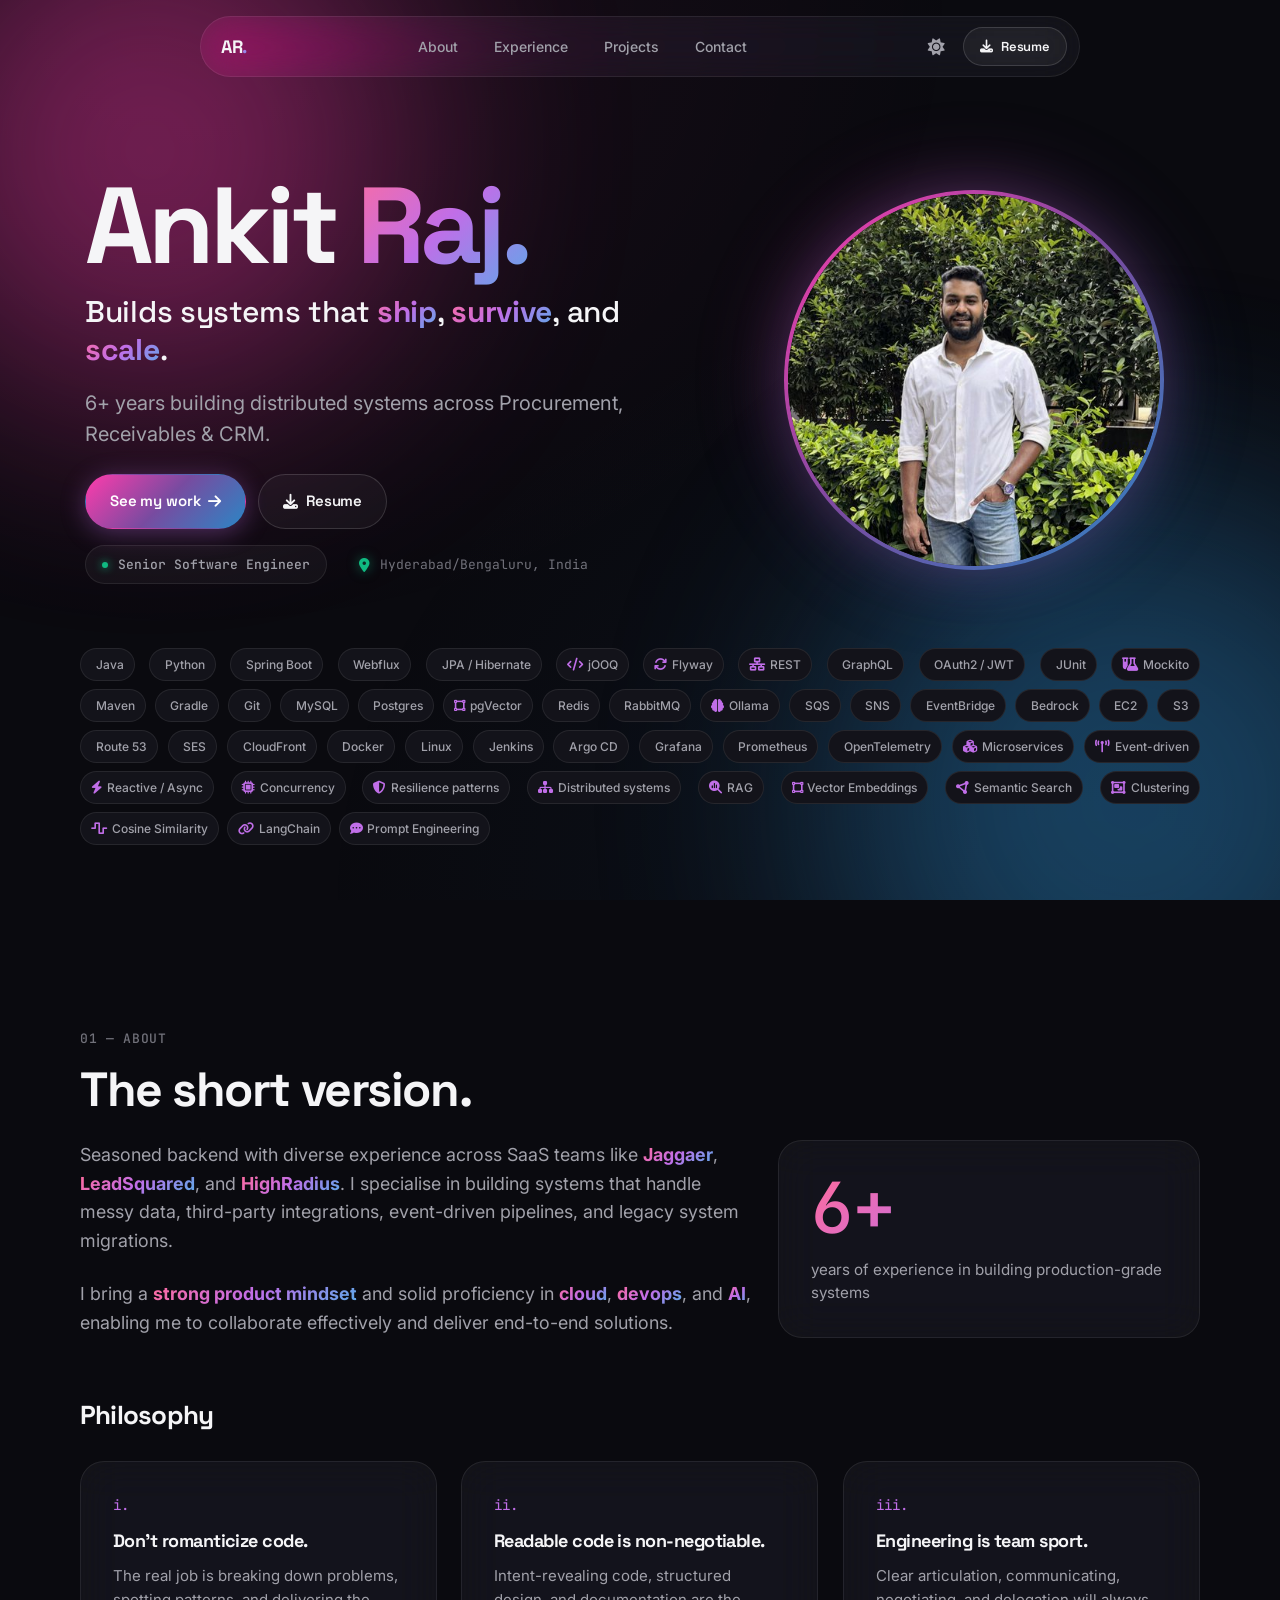
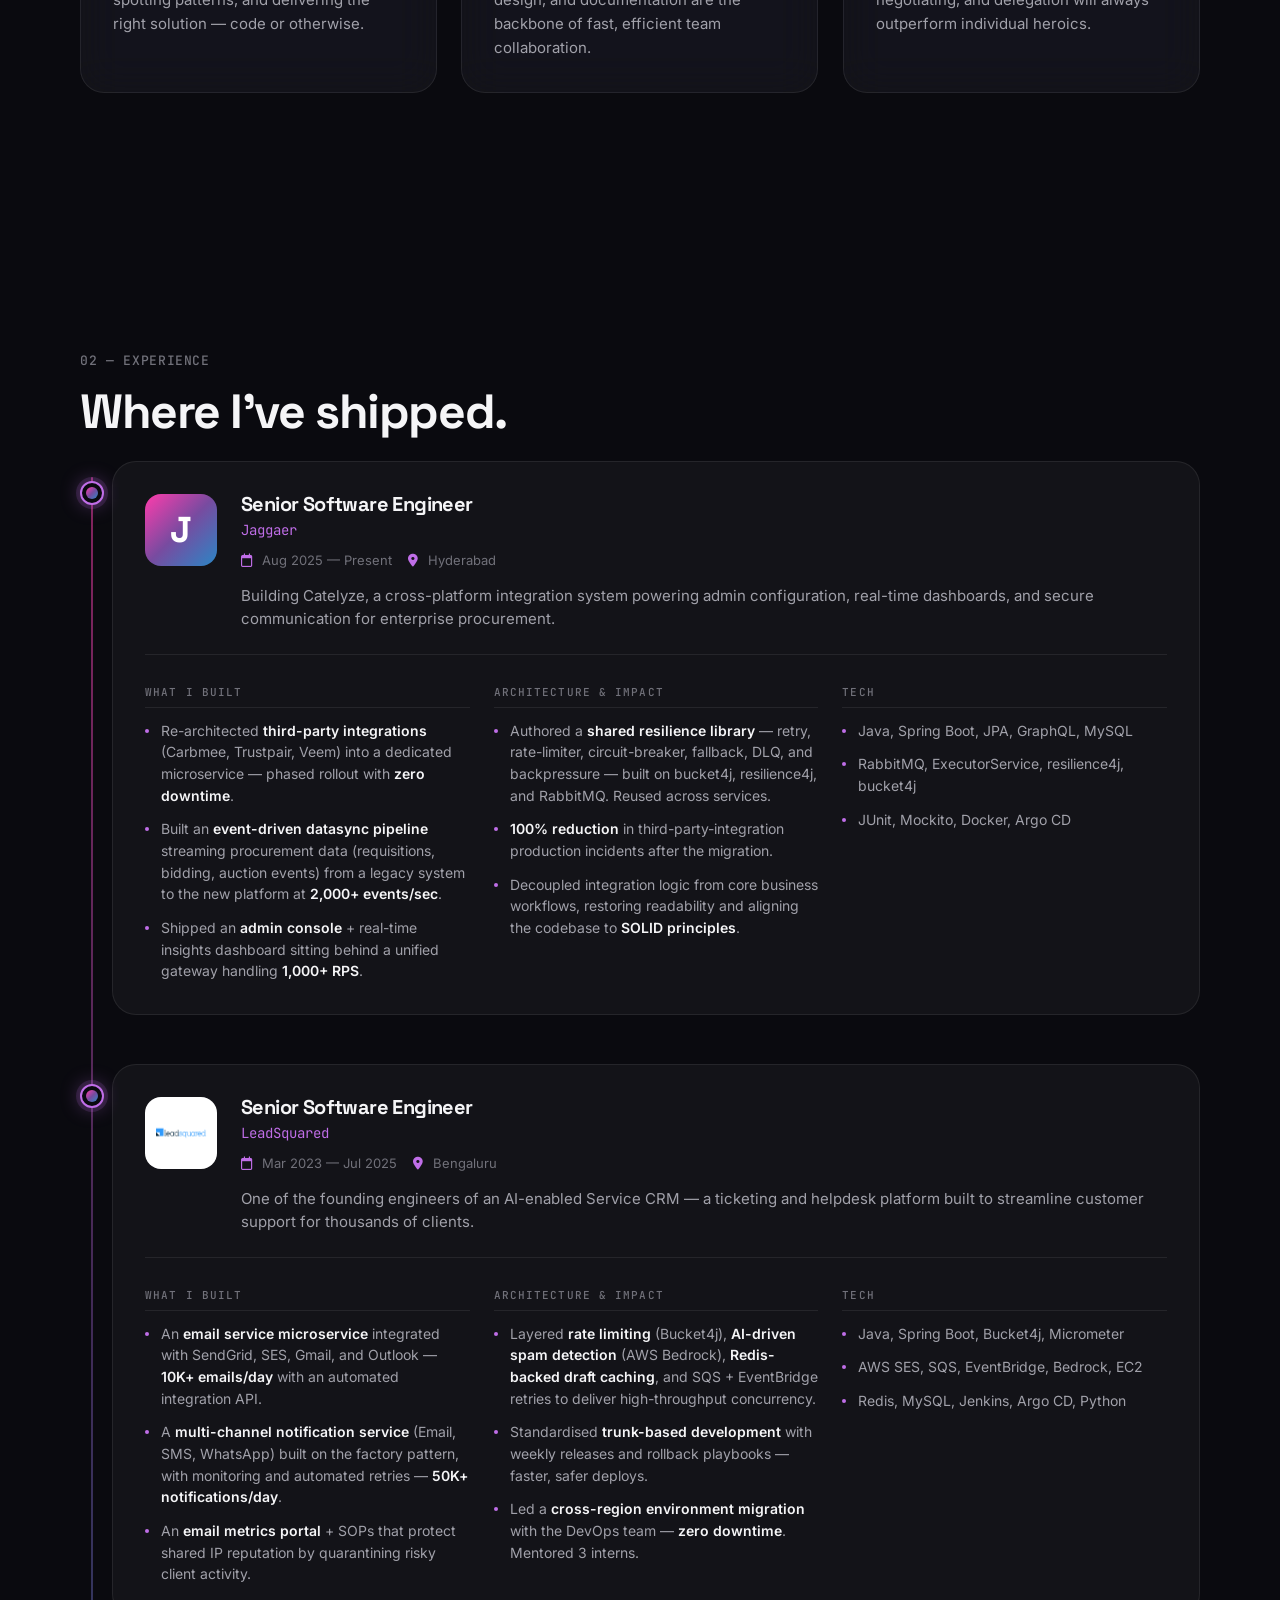
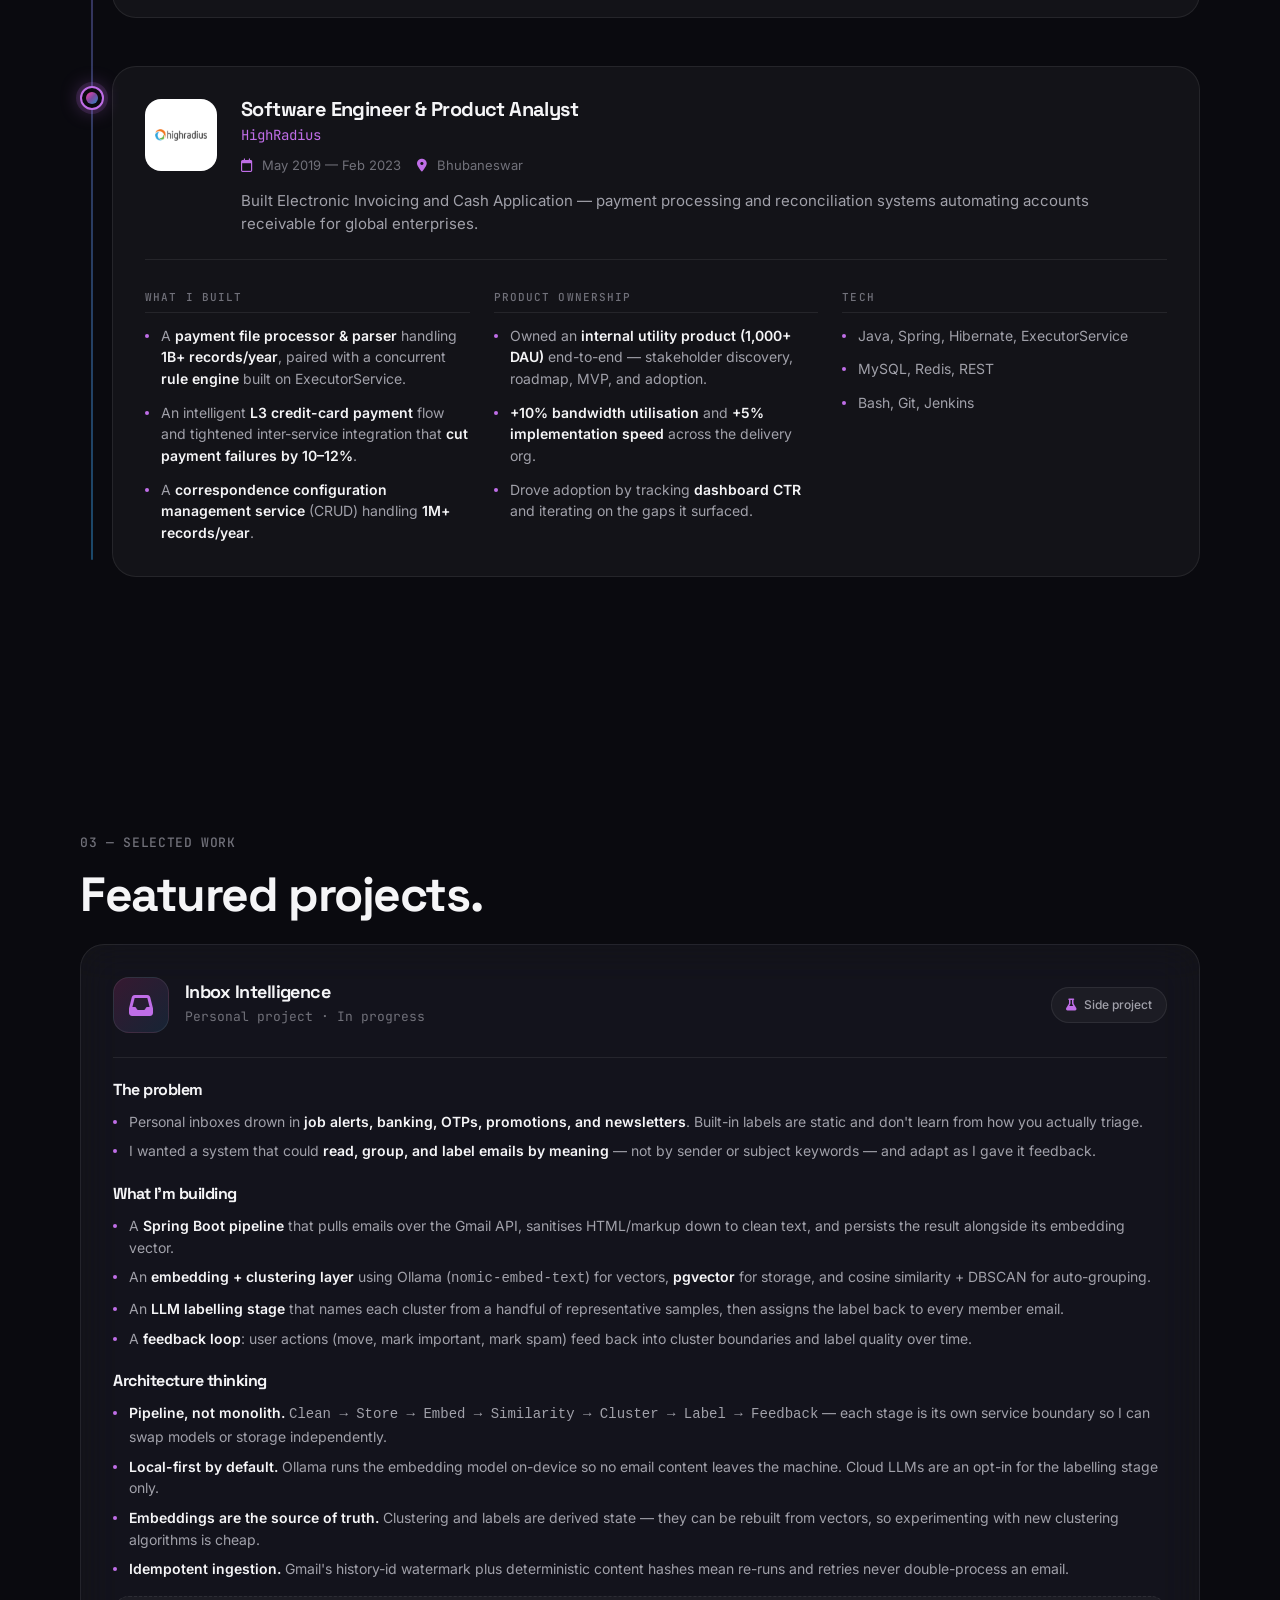
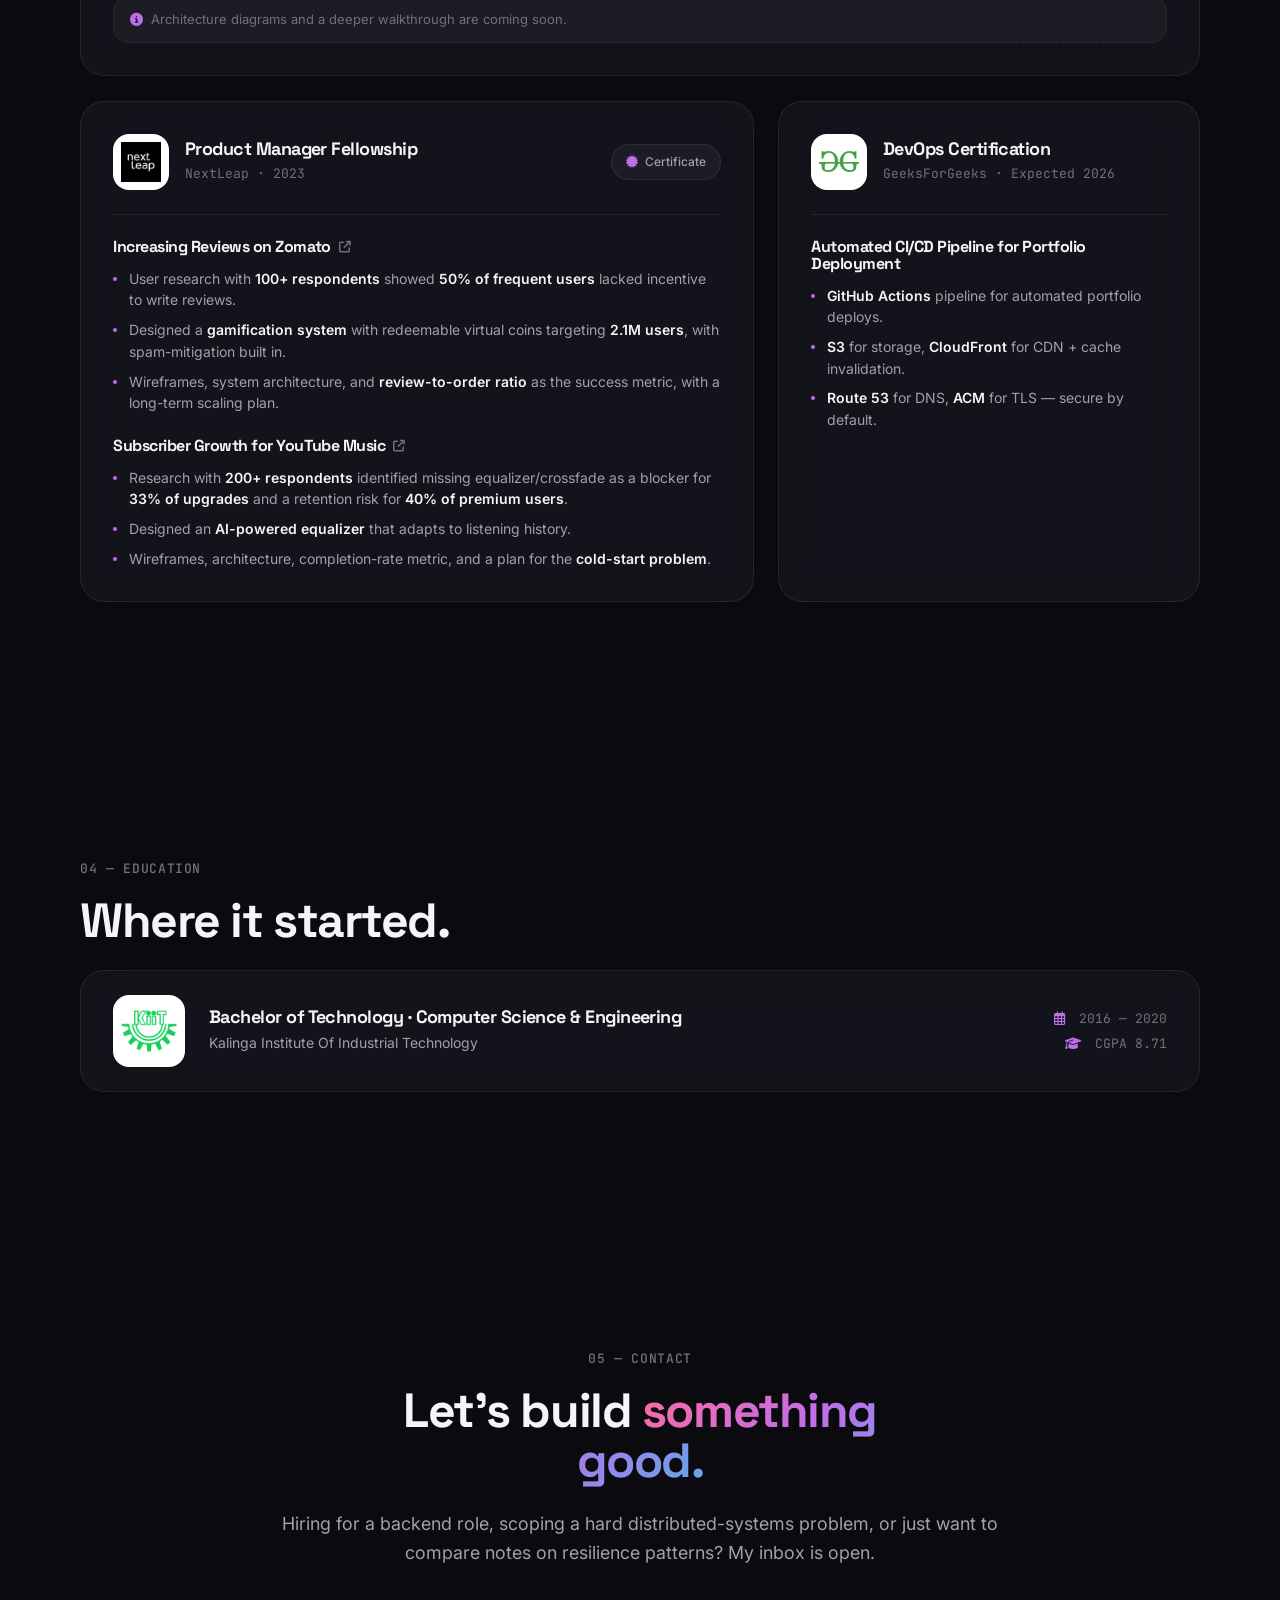
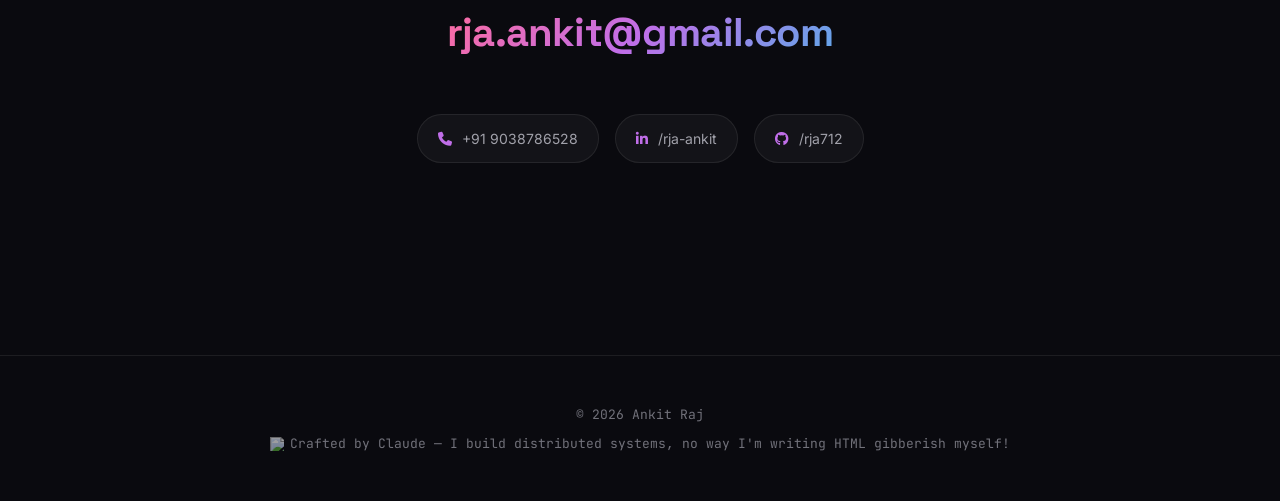
==== index.html @ 5f6cbb13 "clearing skills" ====
<!DOCTYPE html>
<html lang="en" data-theme="dark">

<head>
    <meta charset="UTF-8">
    <meta name="viewport" content="width=device-width, initial-scale=1.0">
    <meta name="description" content="Ankit Raj — Senior Backend Engineer with 6+ years building distributed systems across Procurement, CRM, and FinTech. Java · Spring Boot · AWS · Microservices.">
    <meta name="keywords" content="Senior Backend Engineer, Java, Spring Boot, Microservices, Distributed Systems, AWS, RabbitMQ, System Design">
    <meta name="author" content="Ankit Raj">
    <meta name="theme-color" content="#0A0A0F">
    <title>Ankit Raj — Senior Software Engineer</title>

    <link rel="preconnect" href="https://fonts.googleapis.com">
    <link rel="preconnect" href="https://fonts.gstatic.com" crossorigin>
    <link
        href="https://fonts.googleapis.com/css2?family=Inter:wght@400;500;600&family=JetBrains+Mono:wght@500&family=Space+Grotesk:wght@500;600;700&display=swap"
        rel="stylesheet">
    <link rel="stylesheet" href="https://cdnjs.cloudflare.com/ajax/libs/font-awesome/6.5.1/css/all.min.css" crossorigin="anonymous">
    <link rel="stylesheet" href="https://cdn.jsdelivr.net/gh/devicons/devicon@latest/devicon.min.css" crossorigin="anonymous">
    <link rel="stylesheet" href="styles.css">
</head>

<body>
    <a class="skip-link" href="#main">Skip to content</a>

    <header class="nav" role="banner">
        <nav class="nav-inner" aria-label="Primary">
            <a href="#home" class="nav-brand" aria-label="Ankit Raj — home">AR<span class="nav-dot">.</span></a>
            <ul class="nav-links" role="list">
                <li><a href="#about">About</a></li>
                <li><a href="#experience">Experience</a></li>
                <li><a href="#projects">Projects</a></li>
                <li><a href="#contact">Contact</a></li>
            </ul>
            <div class="nav-actions">
                <button class="theme-toggle" type="button" aria-label="Toggle color theme" aria-pressed="false">
                    <i class="fas fa-sun" aria-hidden="true"></i>
                    <i class="fas fa-moon" aria-hidden="true"></i>
                </button>
                <a class="btn btn-ghost btn-sm"
                    href="https://docs.google.com/document/u/2/d/1CLNiq6J4XQr7jyCQY264GZ_nfuFv_keUmUmM56WtKR8/export?format=pdf"
                    target="_blank" rel="noopener noreferrer">
                    <i class="fas fa-download" aria-hidden="true"></i> Resume
                </a>
            </div>
        </nav>
    </header>

    <main id="main">
        <section id="home" class="hero">
            <div class="hero-bg" aria-hidden="true">
                <div class="hero-blob hero-blob-1"></div>
                <div class="hero-blob hero-blob-2"></div>
            </div>
            <div class="container hero-grid">
                <div class="hero-text">
                    <h1 class="hero-name" data-reveal="up" style="--delay:60ms">
                        Ankit <span class="grad-text">Raj.</span>
                    </h1>
                    <p class="hero-tagline" data-reveal="up" style="--delay:120ms">
                        Builds systems that <strong>ship</strong>,
                        <strong>survive</strong>, and <strong>scale</strong>.
                    </p>
                    <p class="hero-sub" data-reveal="up" style="--delay:180ms">
                        6+ years building distributed systems across Procurement, Receivables & CRM.
                    </p>
                    <div class="hero-cta" data-reveal="up" style="--delay:240ms">
                        <a href="#projects" class="btn btn-primary">
                            See my work <i class="fas fa-arrow-right" aria-hidden="true"></i>
                        </a>
                        <a class="btn btn-ghost"
                            href="https://docs.google.com/document/u/2/d/1CLNiq6J4XQr7jyCQY264GZ_nfuFv_keUmUmM56WtKR8/export?format=pdf"
                            target="_blank" rel="noopener noreferrer">
                            <i class="fas fa-download" aria-hidden="true"></i> Resume
                        </a>
                    </div>
                    <div class="hero-meta" data-reveal="up" style="--delay:320ms">
                        <p class="eyebrow">
                            <span class="eyebrow-dot"></span>
                            Senior Software Engineer
                        </p>
                        <p class="hero-footnote">
                            <i class="fas fa-location-dot status-icon" aria-hidden="true"></i>
                            <span>Hyderabad/Bengaluru, India</span>
                        </p>
                    </div>
                </div>
                <div class="hero-image" data-reveal="scale" style="--delay:160ms">
                    <div class="hero-image-ring">
                        <img src="images/profile_pic.jpg?v=2"
                            srcset="images/profile_pic.jpg?v=2 1x, images/profile_pic@2x.jpg?v=2 2x"
                            alt="Portrait of Ankit Raj"
                            width="480" height="480"
                            loading="eager" fetchpriority="high" decoding="async">
                    </div>
                </div>
            </div>
            <div class="container skills-strip">
                <div class="skills-flat" data-reveal="up">
                    <span class="skill-tag"><i class="devicon-java-plain" aria-hidden="true"></i>Java</span>
                    <span class="skill-tag"><i class="devicon-python-plain" aria-hidden="true"></i>Python</span>
                    <span class="skill-tag"><i class="devicon-spring-plain" aria-hidden="true"></i>Spring Boot</span>
                    <span class="skill-tag"><i class="devicon-spring-plain" aria-hidden="true"></i>Webflux</span>
                    <span class="skill-tag"><i class="devicon-hibernate-plain" aria-hidden="true"></i>JPA / Hibernate</span>
                    <span class="skill-tag"><i class="fas fa-code" aria-hidden="true"></i>jOOQ</span>
                    <span class="skill-tag"><i class="fas fa-arrows-rotate" aria-hidden="true"></i>Flyway</span>
                    <span class="skill-tag"><i class="fas fa-network-wired" aria-hidden="true"></i>REST</span>
                    <span class="skill-tag"><i class="devicon-graphql-plain" aria-hidden="true"></i>GraphQL</span>
                    <span class="skill-tag"><i class="devicon-oauth-plain" aria-hidden="true"></i>OAuth2 / JWT</span>
                    <span class="skill-tag"><i class="devicon-junit-plain" aria-hidden="true"></i>JUnit</span>
                    <span class="skill-tag"><i class="fas fa-flask-vial" aria-hidden="true"></i>Mockito</span>
                    <span class="skill-tag"><i class="devicon-maven-plain" aria-hidden="true"></i>Maven</span>
                    <span class="skill-tag"><i class="devicon-gradle-original" aria-hidden="true"></i>Gradle</span>
                    <span class="skill-tag"><i class="devicon-git-plain" aria-hidden="true"></i>Git</span>
                    <span class="skill-tag"><i class="devicon-mysql-original" aria-hidden="true"></i>MySQL</span>
                    <span class="skill-tag"><i class="devicon-postgresql-plain" aria-hidden="true"></i>Postgres</span>
                    <span class="skill-tag"><i class="fas fa-vector-square" aria-hidden="true"></i>pgVector</span>
                    <span class="skill-tag"><i class="devicon-redis-plain" aria-hidden="true"></i>Redis</span>
                    <span class="skill-tag"><i class="devicon-rabbitmq-original" aria-hidden="true"></i>RabbitMQ</span>
                    <span class="skill-tag"><i class="fas fa-brain" aria-hidden="true"></i>Ollama</span>
                    <span class="skill-tag"><i class="devicon-amazonwebservices-plain-wordmark" aria-hidden="true"></i>SQS</span>
                    <span class="skill-tag"><i class="devicon-amazonwebservices-plain-wordmark" aria-hidden="true"></i>SNS</span>
                    <span class="skill-tag"><i class="devicon-amazonwebservices-plain-wordmark" aria-hidden="true"></i>EventBridge</span>
                    <span class="skill-tag"><i class="devicon-amazonwebservices-plain-wordmark" aria-hidden="true"></i>Bedrock</span>
                    <span class="skill-tag"><i class="devicon-amazonwebservices-plain-wordmark" aria-hidden="true"></i>EC2</span>
                    <span class="skill-tag"><i class="devicon-amazonwebservices-plain-wordmark" aria-hidden="true"></i>S3</span>
                    <span class="skill-tag"><i class="devicon-amazonwebservices-plain-wordmark" aria-hidden="true"></i>Route 53</span>
                    <span class="skill-tag"><i class="devicon-amazonwebservices-plain-wordmark" aria-hidden="true"></i>SES</span>
                    <span class="skill-tag"><i class="devicon-amazonwebservices-plain-wordmark" aria-hidden="true"></i>CloudFront</span>
                    <span class="skill-tag"><i class="devicon-docker-plain" aria-hidden="true"></i>Docker</span>
                    <span class="skill-tag"><i class="devicon-linux-plain" aria-hidden="true"></i>Linux</span>
                    <span class="skill-tag"><i class="devicon-jenkins-plain" aria-hidden="true"></i>Jenkins</span>
                    <span class="skill-tag"><i class="devicon-argocd-plain" aria-hidden="true"></i>Argo CD</span>
                    <span class="skill-tag"><i class="devicon-grafana-plain" aria-hidden="true"></i>Grafana</span>
                    <span class="skill-tag"><i class="devicon-prometheus-original" aria-hidden="true"></i>Prometheus</span>
                    <span class="skill-tag"><i class="devicon-opentelemetry-plain" aria-hidden="true"></i>OpenTelemetry</span>

                    <span class="skill-tag"><i class="fas fa-cubes" aria-hidden="true"></i>Microservices</span>
                    <span class="skill-tag"><i class="fas fa-tower-broadcast" aria-hidden="true"></i>Event-driven</span>
                    <span class="skill-tag"><i class="fas fa-bolt" aria-hidden="true"></i>Reactive / Async</span>
                    <span class="skill-tag"><i class="fas fa-microchip" aria-hidden="true"></i>Concurrency</span>
                    <span class="skill-tag"><i class="fas fa-shield-halved" aria-hidden="true"></i>Resilience patterns</span>
                    <span class="skill-tag"><i class="fas fa-sitemap" aria-hidden="true"></i>Distributed systems</span>

                    <!-- AI / ML / RAG -->
                    <span class="skill-tag"><i class="fas fa-magnifying-glass-chart" aria-hidden="true"></i>RAG</span>
                    <span class="skill-tag"><i class="fas fa-vector-square" aria-hidden="true"></i>Vector Embeddings</span>
                    <span class="skill-tag"><i class="fas fa-circle-nodes" aria-hidden="true"></i>Semantic Search</span>
                    <span class="skill-tag"><i class="fas fa-object-group" aria-hidden="true"></i>Clustering</span>
                    <span class="skill-tag"><i class="fas fa-wave-square" aria-hidden="true"></i>Cosine Similarity</span>
                    <span class="skill-tag"><i class="fas fa-link" aria-hidden="true"></i>LangChain</span>
                    <span class="skill-tag"><i class="fas fa-comment-dots" aria-hidden="true"></i>Prompt Engineering</span>

                </div>
            </div>
        </section>

        <section id="about" class="section">
            <div class="container">
                <p class="section-eyebrow" data-reveal="up">01 — About</p>
                <h2 class="section-title" data-reveal="up" style="--delay:80ms">The short version.</h2>
                <div class="about-intro">
                    <div class="about-intro-text">
                        <p class="section-lede" data-reveal="up" style="--delay:160ms">
                            Seasoned backend with diverse experience across SaaS teams like <strong>Jaggaer</strong>,
                            <strong>LeadSquared</strong>, and <strong>HighRadius</strong>. I specialise in building systems
                            that handle messy data, third-party integrations, event-driven pipelines, and legacy system migrations.
                        </p>
                        <p class="section-lede" data-reveal="up" style="--delay:160ms">
                            I bring a <strong>strong product mindset</strong> and solid proficiency in <strong>cloud</strong>,
                            <strong>devops</strong>, and <strong>AI</strong>, enabling me to collaborate effectively and
                            deliver end-to-end solutions.
                        </p>
                    </div>
                    <div class="stats-grid">
                        <div class="stat-card glass" data-reveal="up" style="--delay:80ms">
                            <span class="stat-number" data-count="6" data-suffix="+"></span>
                            <span class="stat-label">years of experience in building production-grade systems</span>
                        </div>
                    </div>
                </div>

                <h3 class="sub-title" data-reveal="up">Philosophy</h3>
                <div class="philosophy-grid">
                    <article class="philosophy-card glass" data-reveal="up" style="--delay:80ms">
                        <div class="philosophy-num">i.</div>
                        <h4>Don't romanticize code.</h4>
                        <p>The real job is breaking down problems, spotting patterns, and delivering
                            the right solution — code or otherwise.
                        </p>
                    </article>
                    <article class="philosophy-card glass" data-reveal="up" style="--delay:160ms">
                        <div class="philosophy-num">ii.</div>
                        <h4>Readable code is non-negotiable.</h4>
                        <p>Intent-revealing code, structured design, and documentation are the backbone
                            of fast, efficient team collaboration.
                        </p>
                    </article>
                    <article class="philosophy-card glass" data-reveal="up" style="--delay:240ms">
                        <div class="philosophy-num">iii.</div>
                        <h4>Engineering is team sport.</h4>
                        <p>Clear articulation, communicating, negotiating, and delegation will always
                            outperform individual heroics.</p>
                    </article>
                </div>

            </div>
        </section>

        <section id="experience" class="section">
            <div class="container">
                <p class="section-eyebrow" data-reveal="up">02 — Experience</p>
                <h2 class="section-title" data-reveal="up" style="--delay:80ms">Where I've shipped.</h2>

                <div class="timeline">

                    <article class="timeline-item" data-reveal="up">
                        <div class="timeline-dot" aria-hidden="true"></div>
                        <div class="timeline-card glass">
                            <header class="timeline-head">
                                <a href="https://www.jaggaer.com/" class="company-logo company-logo-text" target="_blank"
                                    rel="noopener noreferrer" aria-label="Jaggaer website">
                                    <span aria-hidden="true">J</span>
                                </a>
                                <div class="timeline-meta">
                                    <h3 class="role">Senior Software Engineer</h3>
                                    <p class="company">Jaggaer</p>
                                    <p class="meta-line">
                                        <span><i class="far fa-calendar" aria-hidden="true"></i> Aug 2025 — Present</span>
                                        <span><i class="fas fa-map-marker-alt" aria-hidden="true"></i> Hyderabad</span>
                                    </p>
                                    <p class="role-summary">Building Catelyze, a cross-platform integration system
                                        powering admin configuration, real-time dashboards, and secure communication
                                        for enterprise procurement.</p>
                                </div>
                            </header>

                            <div class="achievements">
                                <div class="achievement-col">
                                    <h4 class="achievement-title">What I built</h4>
                                    <ul>
                                        <li>Re-architected <strong>third-party integrations</strong>
                                            (Carbmee, Trustpair, Veem) into a dedicated microservice — phased
                                            rollout with <strong>zero downtime</strong>.</li>
                                        <li>Built an <strong>event-driven datasync pipeline</strong> streaming
                                            procurement data (requisitions, bidding, auction events) from a legacy
                                            system to the new platform at <strong>2,000+ events/sec</strong>.</li>
                                        <li>Shipped an <strong>admin console</strong> + real-time insights
                                            dashboard sitting behind a unified gateway handling
                                            <strong>1,000+ RPS</strong>.</li>
                                    </ul>
                                </div>
                                <div class="achievement-col">
                                    <h4 class="achievement-title">Architecture &amp; impact</h4>
                                    <ul>
                                        <li>Authored a <strong>shared resilience library</strong> — retry,
                                            rate-limiter, circuit-breaker, fallback, DLQ, and backpressure —
                                            built on bucket4j, resilience4j, and RabbitMQ. Reused across services.</li>
                                        <li><strong>100% reduction</strong> in third-party-integration production
                                            incidents after the migration.</li>
                                        <li>Decoupled integration logic from core business workflows, restoring
                                            readability and aligning the codebase to <strong>SOLID principles</strong>.</li>
                                    </ul>
                                </div>
                                <div class="achievement-col">
                                    <h4 class="achievement-title">Tech</h4>
                                    <ul>
                                        <li>Java, Spring Boot, JPA, GraphQL, MySQL</li>
                                        <li>RabbitMQ, ExecutorService, resilience4j, bucket4j</li>
                                        <li>JUnit, Mockito, Docker, Argo CD</li>
                                    </ul>
                                </div>
                            </div>
                        </div>
                    </article>

                    <article class="timeline-item" data-reveal="up">
                        <div class="timeline-dot" aria-hidden="true"></div>
                        <div class="timeline-card glass">
                            <header class="timeline-head">
                                <a href="https://www.leadsquared.com/" class="company-logo" target="_blank"
                                    rel="noopener noreferrer" aria-label="LeadSquared website">
                                    <img src="images/lsq.png" alt="LeadSquared" width="80" height="80"
                                        loading="lazy" decoding="async">
                                </a>
                                <div class="timeline-meta">
                                    <h3 class="role">Senior Software Engineer</h3>
                                    <p class="company">LeadSquared</p>
                                    <p class="meta-line">
                                        <span><i class="far fa-calendar" aria-hidden="true"></i> Mar 2023 — Jul 2025</span>
                                        <span><i class="fas fa-map-marker-alt" aria-hidden="true"></i> Bengaluru</span>
                                    </p>
                                    <p class="role-summary">One of the founding engineers of an AI-enabled
                                        Service CRM — a ticketing and helpdesk platform built to streamline
                                        customer support for thousands of clients.</p>
                                </div>
                            </header>

                            <div class="achievements">
                                <div class="achievement-col">
                                    <h4 class="achievement-title">What I built</h4>
                                    <ul>
                                        <li>An <strong>email service microservice</strong> integrated with
                                            SendGrid, SES, Gmail, and Outlook — <strong>10K+ emails/day</strong>
                                            with an automated integration API.</li>
                                        <li>A <strong>multi-channel notification service</strong> (Email, SMS,
                                            WhatsApp) built on the factory pattern, with monitoring and automated
                                            retries — <strong>50K+ notifications/day</strong>.</li>
                                        <li>An <strong>email metrics portal</strong> + SOPs that protect shared
                                            IP reputation by quarantining risky client activity.</li>
                                    </ul>
                                </div>
                                <div class="achievement-col">
                                    <h4 class="achievement-title">Architecture &amp; impact</h4>
                                    <ul>
                                        <li>Layered <strong>rate limiting</strong> (Bucket4j),
                                            <strong>AI-driven spam detection</strong> (AWS Bedrock),
                                            <strong>Redis-backed draft caching</strong>, and SQS + EventBridge
                                            retries to deliver high-throughput concurrency.</li>
                                        <li>Standardised <strong>trunk-based development</strong> with weekly
                                            releases and rollback playbooks — faster, safer deploys.</li>
                                        <li>Led a <strong>cross-region environment migration</strong> with the
                                            DevOps team — <strong>zero downtime</strong>. Mentored 3 interns.</li>
                                    </ul>
                                </div>
                                <div class="achievement-col">
                                    <h4 class="achievement-title">Tech</h4>
                                    <ul>
                                        <li>Java, Spring Boot, Bucket4j, Micrometer</li>
                                        <li>AWS SES, SQS, EventBridge, Bedrock, EC2</li>
                                        <li>Redis, MySQL, Jenkins, Argo CD, Python</li>
                                    </ul>
                                </div>
                            </div>
                        </div>
                    </article>

                    <article class="timeline-item" data-reveal="up">
                        <div class="timeline-dot" aria-hidden="true"></div>
                        <div class="timeline-card glass">
                            <header class="timeline-head">
                                <a href="https://www.highradius.com/" class="company-logo" target="_blank"
                                    rel="noopener noreferrer" aria-label="HighRadius website">
                                    <img src="images/hrc.jpg" alt="HighRadius" width="80" height="80"
                                        loading="lazy" decoding="async">
                                </a>
                                <div class="timeline-meta">
                                    <h3 class="role">Software Engineer &amp; Product Analyst</h3>
                                    <p class="company">HighRadius</p>
                                    <p class="meta-line">
                                        <span><i class="far fa-calendar" aria-hidden="true"></i> May 2019 — Feb 2023</span>
                                        <span><i class="fas fa-map-marker-alt" aria-hidden="true"></i> Bhubaneswar</span>
                                    </p>
                                    <p class="role-summary">Built Electronic Invoicing and Cash Application
                                        — payment processing and reconciliation systems automating accounts
                                        receivable for global enterprises.</p>
                                </div>
                            </header>

                            <div class="achievements">
                                <div class="achievement-col">
                                    <h4 class="achievement-title">What I built</h4>
                                    <ul>
                                        <li>A <strong>payment file processor &amp; parser</strong> handling
                                            <strong>1B+ records/year</strong>, paired with a concurrent
                                            <strong>rule engine</strong> built on ExecutorService.</li>
                                        <li>An intelligent <strong>L3 credit-card payment</strong> flow and
                                            tightened inter-service integration that
                                            <strong>cut payment failures by 10–12%</strong>.</li>
                                        <li>A <strong>correspondence configuration management service</strong>
                                            (CRUD) handling <strong>1M+ records/year</strong>.</li>
                                    </ul>
                                </div>
                                <div class="achievement-col">
                                    <h4 class="achievement-title">Product ownership</h4>
                                    <ul>
                                        <li>Owned an <strong>internal utility product (1,000+ DAU)</strong>
                                            end-to-end — stakeholder discovery, roadmap, MVP, and adoption.</li>
                                        <li><strong>+10% bandwidth utilisation</strong> and
                                            <strong>+5% implementation speed</strong> across the delivery org.</li>
                                        <li>Drove adoption by tracking <strong>dashboard CTR</strong> and
                                            iterating on the gaps it surfaced.</li>
                                    </ul>
                                </div>
                                <div class="achievement-col">
                                    <h4 class="achievement-title">Tech</h4>
                                    <ul>
                                        <li>Java, Spring, Hibernate, ExecutorService</li>
                                        <li>MySQL, Redis, REST</li>
                                        <li>Bash, Git, Jenkins</li>
                                    </ul>
                                </div>
                            </div>
                        </div>
                    </article>

                </div>
            </div>
        </section>

        <section id="projects" class="section">
            <div class="container">
                <p class="section-eyebrow" data-reveal="up">03 — Selected Work</p>
                <h2 class="section-title" data-reveal="up" style="--delay:80ms">Featured projects.</h2>

                <div class="bento-grid">

                    <article class="bento-card glass bento-full" data-reveal="up">
                        <header class="bento-head">
                            <div class="cert-logo-wrap cert-logo-icon" aria-hidden="true">
                                <i class="fas fa-inbox"></i>
                            </div>
                            <div>
                                <h3 class="bento-title">Inbox Intelligence</h3>
                                <p class="bento-issuer">Personal project · In progress</p>
                            </div>
                            <span class="cert-badge" aria-label="Project status">
                                <i class="fas fa-flask" aria-hidden="true"></i>
                                Side project
                            </span>
                        </header>
                        <div class="project-list">
                            <article class="project-item">
                                <h4>The problem</h4>
                                <ul>
                                    <li>Personal inboxes drown in <strong>job alerts, banking, OTPs,
                                        promotions, and newsletters</strong>. Built-in labels are static and
                                        don't learn from how you actually triage.</li>
                                    <li>I wanted a system that could <strong>read, group, and label emails
                                        by meaning</strong> — not by sender or subject keywords — and adapt
                                        as I gave it feedback.</li>
                                </ul>
                            </article>
                            <article class="project-item">
                                <h4>What I'm building</h4>
                                <ul>
                                    <li>A <strong>Spring Boot pipeline</strong> that pulls emails over the
                                        Gmail API, sanitises HTML/markup down to clean text, and persists
                                        the result alongside its embedding vector.</li>
                                    <li>An <strong>embedding + clustering layer</strong> using Ollama
                                        (<code>nomic-embed-text</code>) for vectors, <strong>pgvector</strong>
                                        for storage, and cosine similarity + DBSCAN for auto-grouping.</li>
                                    <li>An <strong>LLM labelling stage</strong> that names each cluster from
                                        a handful of representative samples, then assigns the label back to
                                        every member email.</li>
                                    <li>A <strong>feedback loop</strong>: user actions (move, mark
                                        important, mark spam) feed back into cluster boundaries and label
                                        quality over time.</li>
                                </ul>
                            </article>
                            <article class="project-item">
                                <h4>Architecture thinking</h4>
                                <ul>
                                    <li><strong>Pipeline, not monolith.</strong>
                                        <code>Clean → Store → Embed → Similarity → Cluster → Label → Feedback</code> —
                                        each stage is its own service boundary so I can swap models or
                                        storage independently.</li>
                                    <li><strong>Local-first by default.</strong> Ollama runs the embedding
                                        model on-device so no email content leaves the machine. Cloud LLMs
                                        are an opt-in for the labelling stage only.</li>
                                    <li><strong>Embeddings are the source of truth.</strong> Clustering and
                                        labels are derived state — they can be rebuilt from vectors, so
                                        experimenting with new clustering algorithms is cheap.</li>
                                    <li><strong>Idempotent ingestion.</strong> Gmail's history-id watermark
                                        plus deterministic content hashes mean re-runs and retries never
                                        double-process an email.</li>
                                </ul>
                                <p class="project-note">
                                    <i class="fas fa-circle-info" aria-hidden="true"></i>
                                    Architecture diagrams and a deeper walkthrough are coming soon.
                                </p>
                            </article>
                        </div>
                    </article>

                    <article class="bento-card glass" data-reveal="up" style="--delay:120ms">
                        <header class="bento-head">
                            <div class="cert-logo-wrap">
                                <img src="images/nextleap-logo.jpeg" alt="NextLeap" width="56" height="56"
                                    loading="lazy" decoding="async">
                            </div>
                            <div>
                                <h3 class="bento-title">Product Manager Fellowship</h3>
                                <p class="bento-issuer">NextLeap · 2023</p>
                            </div>
                            <a class="cert-badge"
                                href="https://assets.nextleap.app/certificate/Cohort-17-075854042ea6a5640e4433ebd7251adc.pdf"
                                target="_blank" rel="noopener noreferrer">
                                <i class="fas fa-certificate" aria-hidden="true"></i>
                                Certificate
                            </a>
                        </header>
                        <div class="project-list">
                            <article class="project-item">
                                <h4>
                                    <a href="https://assets.nextleap.app/submissions/Zomato-e969563c-dd5d-4c3c-bd46-69bdc04cee5f.pdf"
                                        target="_blank" rel="noopener noreferrer">
                                        Increasing Reviews on Zomato <i class="fas fa-arrow-up-right-from-square" aria-hidden="true"></i>
                                    </a>
                                </h4>
                                <ul>
                                    <li>User research with <strong>100+ respondents</strong> showed
                                        <strong>50% of frequent users</strong> lacked incentive to write reviews.</li>
                                    <li>Designed a <strong>gamification system</strong> with redeemable
                                        virtual coins targeting <strong>2.1M users</strong>, with spam-mitigation built in.</li>
                                    <li>Wireframes, system architecture, and <strong>review-to-order ratio</strong>
                                        as the success metric, with a long-term scaling plan.</li>
                                </ul>
                            </article>
                            <article class="project-item">
                                <h4>
                                    <a href="https://assets.nextleap.app/submissions/NL_YouTube_Music-c49c2f59-02e3-48f3-a25f-a377e6c07147.pdf"
                                        target="_blank" rel="noopener noreferrer">
                                        Subscriber Growth for YouTube Music <i class="fas fa-arrow-up-right-from-square" aria-hidden="true"></i>
                                    </a>
                                </h4>
                                <ul>
                                    <li>Research with <strong>200+ respondents</strong> identified missing
                                        equalizer/crossfade as a blocker for <strong>33% of upgrades</strong>
                                        and a retention risk for <strong>40% of premium users</strong>.</li>
                                    <li>Designed an <strong>AI-powered equalizer</strong> that adapts to
                                        listening history.</li>
                                    <li>Wireframes, architecture, completion-rate metric, and a plan for
                                        the <strong>cold-start problem</strong>.</li>
                                </ul>
                            </article>
                        </div>
                    </article>

                    <article class="bento-card glass" data-reveal="up" style="--delay:120ms">
                        <header class="bento-head">
                            <div class="cert-logo-wrap">
                                <img src="images/gfg.png" alt="GeeksForGeeks" width="56" height="56"
                                    loading="lazy" decoding="async">
                            </div>
                            <div>
                                <h3 class="bento-title">DevOps Certification</h3>
                                <p class="bento-issuer">GeeksForGeeks · Expected 2026</p>
                            </div>
                        </header>
                        <div class="project-list">
                            <article class="project-item">
                                <h4>Automated CI/CD Pipeline for Portfolio Deployment</h4>
                                <ul>
                                    <li><strong>GitHub Actions</strong> pipeline for automated portfolio deploys.</li>
                                    <li><strong>S3</strong> for storage, <strong>CloudFront</strong> for CDN +
                                        cache invalidation.</li>
                                    <li><strong>Route 53</strong> for DNS, <strong>ACM</strong> for TLS — secure by default.</li>
                                </ul>
                            </article>
                        </div>
                    </article>

                </div>
            </div>
        </section>

        <section id="education" class="section">
            <div class="container">
                <p class="section-eyebrow" data-reveal="up">04 — Education</p>
                <h2 class="section-title" data-reveal="up" style="--delay:80ms">Where it started.</h2>
                <article class="edu-card glass" data-reveal="up" style="--delay:160ms">
                    <div class="edu-logo-wrap">
                        <img src="images/kiit-logo.png" alt="KIIT University" width="80" height="80"
                            loading="lazy" decoding="async">
                    </div>
                    <div class="edu-body">
                        <h3>Bachelor of Technology · Computer Science &amp; Engineering</h3>
                        <p class="edu-school">Kalinga Institute Of Industrial Technology</p>
                    </div>
                    <div class="edu-meta">
                        <span><i class="far fa-calendar-alt" aria-hidden="true"></i> 2016 — 2020</span>
                        <span><i class="fas fa-graduation-cap" aria-hidden="true"></i> CGPA 8.71</span>
                    </div>
                </article>
            </div>
        </section>

        <section id="contact" class="section">
            <div class="container contact-wrap">
                <p class="section-eyebrow" data-reveal="up">05 — Contact</p>
                <h2 class="section-title contact-title" data-reveal="up" style="--delay:80ms">
                    Let's build <span class="grad-text">something good.</span>
                </h2>
                <p class="section-lede" data-reveal="up" style="--delay:160ms">
                    Hiring for a backend role, scoping a hard distributed-systems problem, or just
                    want to compare notes on resilience patterns? My inbox is open.
                </p>
                <a class="contact-email grad-text" href="mailto:rja.ankit@gmail.com" data-reveal="up" style="--delay:240ms">
                    rja.ankit@gmail.com
                </a>
                <ul class="contact-links" data-reveal="up" style="--delay:320ms" role="list">
                    <li>
                        <a href="tel:+91-9038786528" aria-label="Phone">
                            <i class="fas fa-phone" aria-hidden="true"></i>
                            <span>+91 9038786528</span>
                        </a>
                    </li>
                    <li>
                        <a href="https://linkedin.com/in/rja-ankit" target="_blank" rel="noopener noreferrer" aria-label="LinkedIn profile">
                            <i class="fab fa-linkedin-in" aria-hidden="true"></i>
                            <span>/rja-ankit</span>
                        </a>
                    </li>
                    <li>
                        <a href="https://github.com/rja712" target="_blank" rel="noopener noreferrer" aria-label="GitHub profile">
                            <i class="fab fa-github" aria-hidden="true"></i>
                            <span>/rja712</span>
                        </a>
                    </li>
                </ul>
            </div>
        </section>
    </main>

    <footer class="site-footer">
        <div class="container footer-inner">
            <p>&copy; 2026 Ankit Raj</p>
            <p class="footer-note">
                <img src="https://cdn.simpleicons.org/claude/D97757" alt="Claude" width="14" height="14" class="footer-claude-logo">
                Crafted by Claude — I build distributed systems, no way I'm writing HTML gibberish myself!
            </p>
        </div>
    </footer>

    <script src="script.js"></script>
</body>

</html>
---- styles.css ----
/* ============================================
   Ankit Raj — Portfolio
   Bold & Distinctive · vanilla CSS
   ============================================ */

/* ---------- Reset ---------- */
*,
*::before,
*::after {
    box-sizing: border-box;
    margin: 0;
    padding: 0;
}

html {
    -webkit-text-size-adjust: 100%;
    -webkit-font-smoothing: antialiased;
    text-rendering: optimizeLegibility;
    scroll-behavior: smooth;
    scroll-padding-top: 100px;
}

img,
picture,
svg {
    display: block;
    max-width: 100%;
    height: auto;
}

button {
    font: inherit;
    background: none;
    border: none;
    cursor: pointer;
    color: inherit;
}

a {
    color: inherit;
    text-decoration: none;
}

ul {
    list-style: none;
}

/* ---------- Tokens ---------- */
:root {
    /* Dark theme (default) */
    --bg-base: #0A0A0F;
    --bg-elevated: #13131A;
    --bg-glass: rgba(255, 255, 255, 0.04);
    --border-glass: rgba(255, 255, 255, 0.08);
    --border-strong: rgba(255, 255, 255, 0.14);
    --text-primary: #F5F5F7;
    --text-secondary: #A1A1AA;
    --text-muted: #71717A;

    /* Brand */
    --accent-1: #FF3CAC;
    --accent-2: #784BA0;
    --accent-3: #2B86C5;
    --accent-solid: #C06EE8;
    --gradient-brand: linear-gradient(135deg, #FF3CAC 0%, #784BA0 50%, #2B86C5 100%);
    --gradient-text: linear-gradient(135deg, #FF6B9D 0%, #C06EE8 50%, #5DA9E9 100%);
    --gradient-soft: linear-gradient(135deg, rgba(255, 60, 172, 0.12) 0%, rgba(43, 134, 197, 0.12) 100%);

    /* Spacing 8pt */
    --sp-1: 0.25rem;
    --sp-2: 0.5rem;
    --sp-3: 0.75rem;
    --sp-4: 1rem;
    --sp-6: 1.5rem;
    --sp-8: 2rem;
    --sp-12: 3rem;
    --sp-16: 4rem;
    --sp-5: 1.25rem;
    --sp-10: 2.5rem;
    --sp-20: 5rem;
    --sp-24: 6rem;
    --sp-32: 8rem;

    /* Layout */
    --container-max: 1200px;
    --container-px: clamp(1.25rem, 4vw, 2.5rem);
    --section-py: clamp(4rem, 10vw, 8rem);

    /* Type */
    --fs-hero: clamp(2.75rem, 8vw, 6rem);
    --fs-h2: clamp(1.875rem, 4.5vw, 3rem);
    --fs-h3: clamp(1.25rem, 2.2vw, 1.625rem);
    --fs-body: 1.0625rem;
    --fs-small: 0.875rem;
    --lh-tight: 1.05;
    --lh-body: 1.65;
    --ls-tight: -0.03em;

    /* Radii */
    --r-sm: 8px;
    --r-md: 16px;
    --r-lg: 24px;
    --r-xl: 32px;
    --r-pill: 999px;

    /* Effects */
    --blur-glass: blur(20px) saturate(180%);
    --shadow-card: 0 8px 32px rgba(0, 0, 0, 0.35);
    --shadow-glow: 0 0 60px -10px rgba(192, 110, 232, 0.35);
    --shadow-nav: 0 8px 32px rgba(0, 0, 0, 0.4);
    --ease-out: cubic-bezier(0.16, 1, 0.3, 1);
    --dur-fast: 180ms;
    --dur-base: 320ms;
    --dur-slow: 600ms;
}

[data-theme="light"] {
    --bg-base: #FAFAFA;
    --bg-elevated: #FFFFFF;
    --bg-glass: rgba(255, 255, 255, 0.65);
    --border-glass: rgba(10, 10, 15, 0.08);
    --border-strong: rgba(10, 10, 15, 0.16);
    --text-primary: #0A0A0F;
    --text-secondary: #52525B;
    --text-muted: #71717A;
    --shadow-card: 0 8px 32px rgba(10, 10, 15, 0.08);
    --shadow-nav: 0 8px 32px rgba(10, 10, 15, 0.08);
    --gradient-soft: linear-gradient(135deg, rgba(255, 60, 172, 0.08) 0%, rgba(43, 134, 197, 0.08) 100%);
}

/* ---------- Base ---------- */
body {
    font-family: 'Inter', -apple-system, BlinkMacSystemFont, 'Segoe UI', sans-serif;
    font-size: var(--fs-body);
    line-height: var(--lh-body);
    background: var(--bg-base);
    color: var(--text-primary);
    overflow-x: hidden;
    transition: background var(--dur-base) var(--ease-out), color var(--dur-base) var(--ease-out);
}

body::before {
    content: '';
    position: fixed;
    inset: 0;
    background:
        radial-gradient(ellipse at 15% 0%, rgba(255, 60, 172, 0.08), transparent 50%),
        radial-gradient(ellipse at 85% 100%, rgba(43, 134, 197, 0.08), transparent 50%);
    z-index: -1;
    pointer-events: none;
}

[data-theme="light"] body::before {
    background:
        radial-gradient(ellipse at 15% 0%, rgba(255, 60, 172, 0.06), transparent 50%),
        radial-gradient(ellipse at 85% 100%, rgba(43, 134, 197, 0.06), transparent 50%);
}

h1, h2, h3, h4 {
    font-family: 'Space Grotesk', -apple-system, sans-serif;
    font-weight: 700;
    line-height: var(--lh-tight);
    letter-spacing: var(--ls-tight);
    color: var(--text-primary);
}

p {
    color: var(--text-secondary);
}

a {
    transition: color var(--dur-fast) var(--ease-out);
}

a:hover {
    color: var(--accent-solid);
}

::selection {
    background: var(--accent-solid);
    color: #fff;
}

:focus-visible {
    outline: 2px solid var(--accent-solid);
    outline-offset: 4px;
    border-radius: 4px;
}

/* ---------- Utilities ---------- */
.container {
    max-width: var(--container-max);
    margin: 0 auto;
    padding-inline: var(--container-px);
}

.section {
    padding-block: var(--section-py);
    position: relative;
}

.grad-text {
    background: var(--gradient-text);
    -webkit-background-clip: text;
    background-clip: text;
    color: transparent;
    -webkit-text-fill-color: transparent;
}

.glass {
    background: var(--bg-glass);
    backdrop-filter: var(--blur-glass);
    -webkit-backdrop-filter: var(--blur-glass);
    border: 1px solid var(--border-glass);
    border-radius: var(--r-lg);
}

.sr-only {
    position: absolute;
    width: 1px;
    height: 1px;
    padding: 0;
    margin: -1px;
    overflow: hidden;
    clip: rect(0, 0, 0, 0);
    white-space: nowrap;
    border: 0;
}

.skip-link {
    position: absolute;
    top: -100px;
    left: 16px;
    background: var(--accent-solid);
    color: #fff;
    padding: 12px 20px;
    border-radius: var(--r-sm);
    font-weight: 600;
    z-index: 1000;
    transition: top var(--dur-base) var(--ease-out);
}

.skip-link:focus {
    top: 16px;
    color: #fff;
}

/* ---------- Buttons ---------- */
.btn {
    display: inline-flex;
    align-items: center;
    gap: 0.5rem;
    padding: 0.875rem 1.5rem;
    border-radius: var(--r-pill);
    font-weight: 600;
    font-size: 0.9375rem;
    font-family: 'Space Grotesk', sans-serif;
    letter-spacing: -0.01em;
    transition: all var(--dur-base) var(--ease-out);
    border: 1px solid transparent;
    white-space: nowrap;
    cursor: pointer;
}

.btn-sm {
    padding: 0.5rem 1rem;
    font-size: 0.8125rem;
}

.btn-primary {
    background: var(--gradient-brand);
    color: #fff;
    box-shadow: 0 4px 24px rgba(192, 110, 232, 0.35);
}

.btn-primary:hover {
    transform: translateY(-2px);
    box-shadow: 0 8px 32px rgba(192, 110, 232, 0.5);
    color: #fff;
}

.btn-ghost {
    background: var(--bg-glass);
    color: var(--text-primary);
    border-color: var(--border-strong);
    backdrop-filter: var(--blur-glass);
    -webkit-backdrop-filter: var(--blur-glass);
}

.btn-ghost:hover {
    border-color: var(--accent-solid);
    color: var(--text-primary);
    transform: translateY(-2px);
}

/* ---------- Reveal Animations ---------- */
[data-reveal] {
    opacity: 0;
    transition:
        opacity var(--dur-slow) var(--ease-out) var(--delay, 0ms),
        transform var(--dur-slow) var(--ease-out) var(--delay, 0ms);
    will-change: opacity, transform;
}

[data-reveal="up"] { transform: translateY(32px); }
[data-reveal="left"] { transform: translateX(-32px); }
[data-reveal="right"] { transform: translateX(32px); }
[data-reveal="scale"] { transform: scale(0.92); }
[data-reveal="fade"] { transform: none; }

[data-reveal].is-visible {
    opacity: 1;
    transform: none;
}

@media (prefers-reduced-motion: reduce) {
    *,
    *::before,
    *::after {
        animation-duration: 0.01ms !important;
        transition-duration: 0.01ms !important;
        scroll-behavior: auto !important;
    }
    [data-reveal] {
        opacity: 1;
        transform: none;
    }
}

/* ---------- Nav ---------- */
.nav {
    position: fixed;
    top: 16px;
    left: 50%;
    transform: translateX(-50%);
    z-index: 100;
    width: calc(100% - 32px);
    max-width: 880px;
    transition: all var(--dur-base) var(--ease-out);
}

.nav-inner {
    display: flex;
    align-items: center;
    justify-content: space-between;
    gap: var(--sp-6);
    padding: 0.625rem 0.75rem 0.625rem 1.25rem;
    background: var(--bg-glass);
    backdrop-filter: var(--blur-glass);
    -webkit-backdrop-filter: var(--blur-glass);
    border: 1px solid var(--border-glass);
    border-radius: var(--r-pill);
    transition: all var(--dur-base) var(--ease-out);
}

.nav.scrolled .nav-inner {
    background: rgba(10, 10, 15, 0.7);
    border-color: var(--border-strong);
    box-shadow: var(--shadow-nav);
}

[data-theme="light"] .nav.scrolled .nav-inner {
    background: rgba(255, 255, 255, 0.85);
}

.nav-brand {
    font-family: 'Space Grotesk', sans-serif;
    font-weight: 700;
    font-size: 1.125rem;
    letter-spacing: -0.02em;
    color: var(--text-primary);
}

.nav-brand:hover {
    color: var(--text-primary);
}

.nav-dot {
    background: var(--gradient-text);
    -webkit-background-clip: text;
    background-clip: text;
    color: transparent;
    -webkit-text-fill-color: transparent;
}

.nav-links {
    display: flex;
    align-items: center;
    gap: var(--sp-2);
}

.nav-links a {
    display: block;
    padding: 0.5rem 0.875rem;
    font-size: 0.875rem;
    font-weight: 500;
    color: var(--text-secondary);
    border-radius: var(--r-pill);
    position: relative;
}

.nav-links a:hover {
    color: var(--text-primary);
}

.nav-links a.active {
    color: var(--text-primary);
    background: var(--bg-glass);
}

.nav-actions {
    display: flex;
    align-items: center;
    gap: var(--sp-2);
}

.theme-toggle {
    width: 36px;
    height: 36px;
    display: grid;
    place-items: center;
    border-radius: var(--r-pill);
    color: var(--text-secondary);
    transition: all var(--dur-base) var(--ease-out);
    position: relative;
}

.theme-toggle:hover {
    color: var(--text-primary);
    background: var(--bg-glass);
}

.theme-toggle .fa-sun,
.theme-toggle .fa-moon {
    position: absolute;
    transition: all var(--dur-base) var(--ease-out);
}

[data-theme="dark"] .theme-toggle .fa-sun {
    opacity: 1;
    transform: scale(1) rotate(0);
}

[data-theme="dark"] .theme-toggle .fa-moon {
    opacity: 0;
    transform: scale(0.5) rotate(-90deg);
}

[data-theme="light"] .theme-toggle .fa-sun {
    opacity: 0;
    transform: scale(0.5) rotate(90deg);
}

[data-theme="light"] .theme-toggle .fa-moon {
    opacity: 1;
    transform: scale(1) rotate(0);
}

/* ---------- Hero ---------- */
.hero {
    min-height: 100dvh;
    display: flex;
    flex-direction: column;
    justify-content: center;
    padding-block: clamp(7rem, 14vw, 9rem) var(--sp-6);
    position: relative;
    overflow: hidden;
}

.hero-bg {
    position: absolute;
    inset: 0;
    z-index: 0;
    pointer-events: none;
    overflow: hidden;
}

.hero-blob {
    position: absolute;
    border-radius: 50%;
    filter: blur(120px);
    opacity: 0.4;
    animation: float 12s var(--ease-out) infinite alternate;
}

.hero-blob-1 {
    width: 500px;
    height: 500px;
    background: var(--accent-1);
    top: -100px;
    left: -100px;
}

.hero-blob-2 {
    width: 600px;
    height: 600px;
    background: var(--accent-3);
    bottom: -200px;
    right: -150px;
    animation-delay: -6s;
}

[data-theme="light"] .hero-blob {
    opacity: 0.2;
}

@keyframes float {
    0% { transform: translate(0, 0) scale(1); }
    100% { transform: translate(40px, -30px) scale(1.1); }
}

.hero-grid {
    display: grid;
    grid-template-columns: 1.4fr 1fr;
    gap: var(--sp-12);
    align-items: center;
    position: relative;
    z-index: 1;
}

.hero-text {
    max-width: 720px;
}

.eyebrow {
    display: inline-flex;
    align-items: center;
    gap: 0.625rem;
    padding: 0.5rem 1rem;
    font-family: 'JetBrains Mono', monospace;
    font-size: 0.8125rem;
    font-weight: 500;
    color: var(--text-secondary);
    background: var(--bg-glass);
    border: 1px solid var(--border-glass);
    border-radius: var(--r-pill);
    backdrop-filter: var(--blur-glass);
    -webkit-backdrop-filter: var(--blur-glass);
    margin-bottom: var(--sp-6);
}

.eyebrow-dot {
    width: 6px;
    height: 6px;
    border-radius: 50%;
    background: #10B981;
    box-shadow: 0 0 8px #10B981;
    animation: pulse 2.4s ease-in-out infinite;
}

@keyframes pulse {
    0%, 100% { opacity: 1; }
    50% { opacity: 0.3; }
}

.hero-name {
    font-family: 'Space Grotesk', sans-serif;
    font-size: clamp(3.5rem, 9vw, 6.75rem);
    font-weight: 700;
    line-height: 0.95;
    letter-spacing: -0.045em;
    margin-bottom: var(--sp-4);
    color: var(--text-primary);
}

.hero-tagline {
    font-family: 'Space Grotesk', sans-serif;
    font-size: clamp(1.375rem, 2.4vw, 1.875rem);
    font-weight: 500;
    line-height: 1.25;
    letter-spacing: -0.01em;
    color: var(--text-primary);
    margin-bottom: var(--sp-5);
    max-width: 620px;
}

.hero-tagline strong {
    font-weight: 700;
    background: var(--gradient-text);
    -webkit-background-clip: text;
    background-clip: text;
    color: transparent;
}

.hero-sub {
    font-size: clamp(1.0625rem, 1.6vw, 1.25rem);
    color: var(--text-secondary);
    margin-bottom: var(--sp-6);
    max-width: 540px;
    line-height: 1.55;
}

.hero-cta {
    display: flex;
    flex-wrap: wrap;
    gap: var(--sp-3);
    margin-bottom: var(--sp-4);
}

.hero-footnote {
    display: inline-flex;
    align-items: center;
    gap: 0.625rem;
    font-family: 'JetBrains Mono', monospace;
    font-size: 0.8125rem;
    color: var(--text-muted);
    margin: 0;
}

.hero-meta {
    display: flex;
    flex-wrap: wrap;
    align-items: center;
    gap: var(--sp-4) var(--sp-8);
    margin-top: var(--sp-3);
}

.hero-meta .eyebrow {
    margin: 0;
}

.status-icon {
    color: #10B981;
    font-size: 0.875rem;
    text-shadow: 0 0 12px rgba(16, 185, 129, 0.55);
}

.hero-image {
    display: flex;
    justify-content: center;
}

.hero-image-ring {
    position: relative;
    width: clamp(240px, 32vw, 380px);
    aspect-ratio: 1;
    border-radius: 50%;
    padding: 4px;
    background: var(--gradient-brand);
    box-shadow: var(--shadow-glow);
    animation: floatY 6s ease-in-out infinite;
}

.hero-image-ring::before {
    content: '';
    position: absolute;
    inset: -20px;
    border-radius: 50%;
    background: var(--gradient-brand);
    opacity: 0.15;
    filter: blur(40px);
    z-index: -1;
}

.hero-image-ring img {
    position: absolute;
    inset: 4px;
    width: calc(100% - 8px);
    height: calc(100% - 8px);
    border-radius: 50%;
    object-fit: cover;
    object-position: center 30%;
    background: var(--bg-elevated);
}

@keyframes floatY {
    0%, 100% { transform: translateY(0); }
    50% { transform: translateY(-12px); }
}

/* ---------- Section heads ---------- */
.section-eyebrow {
    font-family: 'JetBrains Mono', monospace;
    font-size: 0.8125rem;
    font-weight: 500;
    color: var(--text-muted);
    text-transform: uppercase;
    letter-spacing: 0.05em;
    margin-bottom: var(--sp-4);
}

.section-title {
    font-size: var(--fs-h2);
    margin-bottom: var(--sp-6);
    max-width: 800px;
}

.section-lede {
    font-size: clamp(1.0625rem, 1.4vw, 1.1875rem);
    color: var(--text-secondary);
    max-width: 720px;
    margin-bottom: var(--sp-16);
    line-height: 1.6;
}

.section-lede strong {
    font-weight: 700;
    background: var(--gradient-text);
    -webkit-background-clip: text;
    background-clip: text;
    color: transparent;
}

.contact-wrap .section-lede strong {
    background: none;
    -webkit-background-clip: initial;
    background-clip: initial;
    color: var(--text-primary);
}

.sub-title {
    font-size: var(--fs-h3);
    margin-top: var(--sp-16);
    margin-bottom: var(--sp-8);
    color: var(--text-primary);
}

/* ---------- About: Intro layout ---------- */
.about-intro {
    display: grid;
    grid-template-columns: minmax(0, 1.6fr) minmax(280px, 1fr);
    gap: var(--sp-6);
    align-items: center;
    margin-bottom: var(--sp-16);
}

.about-intro-text {
    display: flex;
    flex-direction: column;
}

.about-intro-text .section-lede {
    margin-bottom: var(--sp-6);
    max-width: none;
}

.about-intro-text .section-lede:last-child {
    margin-bottom: 0;
}

.about-intro .stats-grid {
    grid-template-columns: 1fr;
    margin-bottom: 0;
}

.about-intro .stat-card {
    padding: var(--sp-8);
    gap: var(--sp-4);
}

.about-intro .stat-number {
    font-size: clamp(3rem, 5.5vw, 4.5rem);
}

.about-intro .stat-label {
    font-size: 0.95rem;
    line-height: 1.5;
}

/* ---------- About: Stats ---------- */
.stats-grid {
    display: grid;
    grid-template-columns: repeat(3, 1fr);
    gap: var(--sp-6);
    margin-bottom: var(--sp-8);
}

.stat-card {
    padding: var(--sp-8);
    display: flex;
    flex-direction: column;
    gap: var(--sp-3);
    transition: all var(--dur-base) var(--ease-out);
    position: relative;
    overflow: hidden;
}

.stat-card::before {
    content: '';
    position: absolute;
    inset: 0;
    background: var(--gradient-soft);
    opacity: 0;
    transition: opacity var(--dur-base) var(--ease-out);
    pointer-events: none;
}

.stat-card:hover {
    transform: translateY(-4px);
    border-color: var(--border-strong);
}

.stat-card:hover::before {
    opacity: 1;
}

.stat-number {
    font-family: 'JetBrains Mono', monospace;
    font-size: clamp(2.5rem, 5vw, 3.5rem);
    font-weight: 500;
    line-height: 1;
    background: var(--gradient-text);
    -webkit-background-clip: text;
    background-clip: text;
    color: transparent;
    -webkit-text-fill-color: transparent;
    position: relative;
}

.stat-label {
    color: var(--text-secondary);
    font-size: 0.9375rem;
    line-height: 1.5;
    position: relative;
}

/* ---------- About: Philosophy ---------- */
.philosophy-grid {
    display: grid;
    grid-template-columns: repeat(3, 1fr);
    gap: var(--sp-6);
}

.philosophy-card {
    padding: var(--sp-8);
    transition: all var(--dur-base) var(--ease-out);
}

.philosophy-card:hover {
    transform: translateY(-4px);
    border-color: var(--border-strong);
}

.philosophy-num {
    font-family: 'JetBrains Mono', monospace;
    font-size: 0.875rem;
    color: var(--accent-solid);
    margin-bottom: var(--sp-3);
}

.philosophy-card h4 {
    font-size: 1.125rem;
    margin-bottom: var(--sp-3);
    line-height: 1.3;
}

.philosophy-card p {
    font-size: 0.9375rem;
    line-height: 1.6;
}

/* ---------- Skills strip (inside hero) ---------- */
.skills-strip {
    position: relative;
    z-index: 1;
    margin-top: var(--sp-16);
    padding-top: 0;
}

.skills-flat {
    display: flex;
    flex-wrap: wrap;
    justify-content: space-between;
    gap: var(--sp-2);
    padding: 0;
}

.skills-flat::after {
    content: '';
    flex: 999 1 0%;
}


.skill-tag {
    display: inline-flex;
    align-items: center;
    gap: 0.3rem;
    padding: 0.35rem 0.625rem;
    background: var(--bg-elevated);
    border: 1px solid var(--border-glass);
    border-radius: var(--r-pill);
    font-size: 0.75rem;
    font-weight: 500;
    color: var(--text-secondary);
    transition: all var(--dur-fast) var(--ease-out);
    cursor: default;
}

.skill-tag i {
    color: var(--accent-solid);
    font-size: 0.8125rem;
    line-height: 1;
}

.skill-tag:hover {
    color: var(--text-primary);
    border-color: var(--accent-solid);
    transform: translateY(-2px);
    box-shadow: 0 4px 12px rgba(192, 110, 232, 0.15);
}

/* ---------- Experience: Timeline ---------- */
.timeline {
    position: relative;
    padding-left: 32px;
}

.timeline::before {
    content: '';
    position: absolute;
    left: 11px;
    top: 16px;
    bottom: 16px;
    width: 2px;
    background: linear-gradient(180deg,
            var(--accent-1) 0%,
            var(--accent-2) 50%,
            var(--accent-3) 100%);
    opacity: 0.5;
    border-radius: 2px;
}

.timeline-item {
    position: relative;
    margin-bottom: var(--sp-12);
}

.timeline-item:last-child {
    margin-bottom: 0;
}

.timeline-dot {
    position: absolute;
    left: -32px;
    top: 20px;
    width: 24px;
    height: 24px;
    border-radius: 50%;
    background: var(--bg-base);
    border: 2px solid var(--accent-solid);
    box-shadow: 0 0 0 4px rgba(192, 110, 232, 0.15), 0 0 20px rgba(192, 110, 232, 0.4);
}

.timeline-dot::after {
    content: '';
    position: absolute;
    inset: 4px;
    border-radius: 50%;
    background: var(--gradient-brand);
}

.timeline-card {
    padding: var(--sp-8);
    transition: all var(--dur-base) var(--ease-out);
}

.timeline-card:hover {
    border-color: var(--border-strong);
    transform: translateY(-2px);
}

.timeline-head {
    display: flex;
    align-items: flex-start;
    gap: var(--sp-6);
    margin-bottom: var(--sp-8);
    padding-bottom: var(--sp-6);
    border-bottom: 1px solid var(--border-glass);
}

.company-logo {
    flex-shrink: 0;
    width: 72px;
    height: 72px;
    background: #fff;
    border-radius: var(--r-md);
    display: grid;
    place-items: center;
    padding: 10px;
    transition: transform var(--dur-base) var(--ease-out);
}

.company-logo:hover {
    transform: scale(1.05);
}

.company-logo img {
    max-width: 100%;
    max-height: 100%;
    width: auto;
    height: auto;
    object-fit: contain;
}

.company-logo-text {
    background: var(--gradient-brand);
    color: #fff;
    font-family: 'Space Grotesk', sans-serif;
    font-weight: 700;
    font-size: 2.25rem;
    line-height: 1;
}

.timeline-meta {
    flex: 1;
    min-width: 0;
}

.role {
    font-size: 1.25rem;
    margin-bottom: var(--sp-1);
}

.company {
    font-family: 'JetBrains Mono', monospace;
    font-size: 0.875rem;
    color: var(--accent-solid);
    margin-bottom: var(--sp-2);
}

.meta-line {
    display: flex;
    flex-wrap: wrap;
    gap: var(--sp-4);
    font-size: 0.8125rem;
    color: var(--text-muted);
    margin-bottom: var(--sp-3);
}

.meta-line i {
    margin-right: 0.375rem;
    color: var(--accent-solid);
}

.role-summary {
    font-size: 0.9375rem;
    line-height: 1.55;
    color: var(--text-secondary);
}

.achievements {
    display: grid;
    grid-template-columns: repeat(3, 1fr);
    gap: var(--sp-6);
}

.achievement-col h4.achievement-title {
    font-family: 'JetBrains Mono', monospace;
    font-size: 0.6875rem;
    font-weight: 500;
    color: var(--text-muted);
    text-transform: uppercase;
    letter-spacing: 0.1em;
    margin-bottom: var(--sp-3);
    padding-bottom: var(--sp-2);
    border-bottom: 1px solid var(--border-glass);
}

.achievement-col ul {
    display: flex;
    flex-direction: column;
    gap: var(--sp-3);
}

.achievement-col li {
    font-size: 0.875rem;
    line-height: 1.55;
    color: var(--text-secondary);
    padding-left: var(--sp-4);
    position: relative;
}

.achievement-col li::before {
    content: '';
    position: absolute;
    left: 0;
    top: 9px;
    width: 4px;
    height: 4px;
    border-radius: 50%;
    background: var(--accent-solid);
}

.achievement-col li strong {
    color: var(--text-primary);
    font-weight: 600;
}

/* ---------- Projects: Bento ---------- */
.bento-grid {
    display: grid;
    grid-template-columns: 1.6fr 1fr;
    gap: var(--sp-6);
}

.bento-card {
    padding: var(--sp-8);
    display: flex;
    flex-direction: column;
    transition: all var(--dur-base) var(--ease-out);
    position: relative;
    overflow: hidden;
}

.bento-card::before {
    content: '';
    position: absolute;
    inset: 0;
    background: var(--gradient-soft);
    opacity: 0;
    transition: opacity var(--dur-base) var(--ease-out);
    pointer-events: none;
}

.bento-card:hover {
    transform: translateY(-4px);
    border-color: var(--border-strong);
    box-shadow: var(--shadow-card);
}

.bento-card:hover::before {
    opacity: 1;
}

.bento-card > * {
    position: relative;
}

.bento-head {
    display: flex;
    align-items: center;
    gap: var(--sp-4);
    margin-bottom: var(--sp-6);
    padding-bottom: var(--sp-6);
    border-bottom: 1px solid var(--border-glass);
    flex-wrap: wrap;
}

.cert-logo-wrap {
    flex-shrink: 0;
    width: 56px;
    height: 56px;
    background: #fff;
    border-radius: var(--r-md);
    display: grid;
    place-items: center;
    padding: 8px;
}

.cert-logo-wrap img {
    max-width: 100%;
    max-height: 100%;
    width: auto;
    height: auto;
    object-fit: contain;
}

.bento-title {
    font-size: 1.125rem;
    margin-bottom: 0.25rem;
}

.bento-issuer {
    font-family: 'JetBrains Mono', monospace;
    font-size: 0.8125rem;
    color: var(--text-muted);
}

.cert-badge {
    display: inline-flex;
    align-items: center;
    gap: 0.4375rem;
    padding: 0.4375rem 0.875rem;
    margin-left: auto;
    background: var(--bg-glass);
    border: 1px solid var(--border-glass);
    border-radius: var(--r-pill);
    font-size: 0.75rem;
    font-weight: 500;
    color: var(--text-secondary);
    transition: all var(--dur-fast) var(--ease-out);
}

.cert-badge:hover {
    color: var(--text-primary);
    border-color: var(--accent-solid);
}

.cert-badge i {
    color: var(--accent-solid);
}

.project-list {
    display: flex;
    flex-direction: column;
    gap: var(--sp-6);
}

.project-item h4 {
    font-size: 1rem;
    margin-bottom: var(--sp-3);
}

.project-item h4 a {
    display: inline-flex;
    align-items: center;
    gap: 0.5rem;
    color: var(--text-primary);
}

.project-item h4 a i {
    font-size: 0.75rem;
    color: var(--text-muted);
    transition: all var(--dur-fast) var(--ease-out);
}

.project-item h4 a:hover {
    color: var(--accent-solid);
}

.project-item h4 a:hover i {
    color: var(--accent-solid);
    transform: translate(2px, -2px);
}

.project-item ul {
    display: flex;
    flex-direction: column;
    gap: var(--sp-2);
}

.project-item li {
    font-size: 0.875rem;
    line-height: 1.55;
    color: var(--text-secondary);
    padding-left: var(--sp-4);
    position: relative;
}

.project-item li::before {
    content: '';
    position: absolute;
    left: 0;
    top: 9px;
    width: 4px;
    height: 4px;
    border-radius: 50%;
    background: var(--accent-solid);
}

.project-item li strong {
    color: var(--text-primary);
    font-weight: 600;
}

.project-note {
    margin-top: var(--sp-4);
    padding: var(--sp-3) var(--sp-4);
    background: var(--bg-glass);
    border: 1px dashed var(--border-glass);
    border-radius: var(--r-md);
    font-size: 0.8125rem;
    color: var(--text-muted);
    display: flex;
    align-items: center;
    gap: 0.5rem;
}

.project-note i {
    color: var(--accent-solid);
}

.bento-full {
    grid-column: 1 / -1;
}

.cert-logo-icon {
    background: linear-gradient(135deg, rgba(255,60,172,0.15), rgba(43,134,197,0.15));
    border: 1px solid var(--border-glass);
    color: var(--accent-solid);
    font-size: 1.5rem;
}

.cert-logo-icon i {
    color: var(--accent-solid);
}

/* ---------- Education ---------- */
.edu-card {
    display: flex;
    align-items: center;
    gap: var(--sp-6);
    padding: var(--sp-6) var(--sp-8);
    transition: all var(--dur-base) var(--ease-out);
    flex-wrap: wrap;
}

.edu-card:hover {
    border-color: var(--border-strong);
    transform: translateY(-2px);
}

.edu-logo-wrap {
    flex-shrink: 0;
    width: 72px;
    height: 72px;
    background: #fff;
    border-radius: var(--r-md);
    display: grid;
    place-items: center;
    padding: 8px;
}

.edu-logo-wrap img {
    max-width: 100%;
    max-height: 100%;
    width: auto;
    height: auto;
    object-fit: contain;
}

.edu-body {
    flex: 1;
    min-width: 200px;
}

.edu-body h3 {
    font-size: 1.125rem;
    margin-bottom: var(--sp-1);
}

.edu-school {
    font-size: 0.875rem;
    color: var(--text-secondary);
}

.edu-meta {
    display: flex;
    flex-direction: column;
    gap: var(--sp-1);
    text-align: right;
    font-family: 'JetBrains Mono', monospace;
    font-size: 0.8125rem;
    color: var(--text-muted);
}

.edu-meta i {
    color: var(--accent-solid);
    margin-right: 0.375rem;
}

/* ---------- Contact ---------- */
.contact-wrap {
    text-align: center;
}

.contact-title {
    margin-inline: auto;
    margin-bottom: var(--sp-6);
    max-width: 16ch;
}

.contact-wrap .section-lede {
    margin-inline: auto;
    margin-bottom: var(--sp-4);
}

.contact-email {
    display: inline-block;
    font-family: 'Space Grotesk', sans-serif;
    font-size: clamp(1.5rem, 4vw, 2.5rem);
    font-weight: 700;
    letter-spacing: -0.02em;
    margin-block: var(--sp-4) var(--sp-12);
    word-break: break-word;
    transition: transform var(--dur-base) var(--ease-out);
}

.contact-email:hover {
    transform: scale(1.02);
}

.contact-links {
    display: flex;
    justify-content: center;
    gap: var(--sp-4);
    flex-wrap: wrap;
}

.contact-links a {
    display: inline-flex;
    align-items: center;
    gap: 0.625rem;
    padding: 0.75rem 1.25rem;
    background: var(--bg-glass);
    backdrop-filter: var(--blur-glass);
    -webkit-backdrop-filter: var(--blur-glass);
    border: 1px solid var(--border-glass);
    border-radius: var(--r-pill);
    font-size: 0.875rem;
    color: var(--text-secondary);
    transition: all var(--dur-base) var(--ease-out);
}

.contact-links a:hover {
    color: var(--text-primary);
    border-color: var(--accent-solid);
    transform: translateY(-2px);
}

.contact-links i {
    color: var(--accent-solid);
}

/* ---------- Footer ---------- */
.site-footer {
    padding-block: var(--sp-12);
    border-top: 1px solid var(--border-glass);
    margin-top: var(--sp-16);
}

.footer-inner {
    display: flex;
    flex-direction: column;
    align-items: center;
    gap: var(--sp-2);
    font-family: 'JetBrains Mono', monospace;
    font-size: 0.8125rem;
    color: var(--text-muted);
    text-align: center;
}

.footer-inner p {
    color: var(--text-muted);
}

.footer-note {
    display: inline-flex;
    align-items: center;
    gap: 0.375rem;
}

.footer-claude-logo {
    display: inline-block;
    width: 14px;
    height: 14px;
    opacity: 0.6;
    transition: opacity var(--dur-fast) var(--ease-out);
}

.footer-note:hover .footer-claude-logo {
    opacity: 1;
}

/* ---------- Responsive ---------- */
@media (max-width: 1024px) {
    .hero-grid {
        grid-template-columns: 1fr;
        gap: var(--sp-12);
        text-align: left;
    }

    .hero-image {
        order: -1;
    }

    .achievements {
        grid-template-columns: 1fr;
        gap: var(--sp-6);
    }

    .bento-grid {
        grid-template-columns: 1fr;
    }

    .about-intro {
        grid-template-columns: 1fr;
        gap: var(--sp-8);
    }

    .stats-grid,
    .philosophy-grid {
        grid-template-columns: 1fr;
    }

}

@media (max-width: 768px) {
    .nav {
        top: 12px;
        width: calc(100% - 24px);
    }

    .nav-inner {
        padding: 0.5rem 0.5rem 0.5rem 1rem;
        gap: var(--sp-3);
    }

    .nav-links {
        display: none;
    }

    .hero {
        min-height: auto;
        padding-top: 7rem;
        padding-bottom: var(--sp-6);
    }

    .skills-strip {
        padding-top: var(--sp-6);
    }

    .skills-flat {
        gap: var(--sp-1);
    }

    .skill-tag {
        padding: 0.25rem 0.5rem;
        font-size: 0.6875rem;
    }

    .hero-image-ring {
        width: 220px;
    }

    .hero-cta {
        width: 100%;
    }

    .hero-cta .btn {
        flex: 1;
        justify-content: center;
        min-width: 140px;
    }

    .timeline {
        padding-left: 24px;
    }

    .timeline-dot {
        left: -24px;
        width: 18px;
        height: 18px;
    }

    .timeline::before {
        left: 8px;
    }

    .timeline-card {
        padding: var(--sp-6);
    }

    .timeline-head {
        gap: var(--sp-4);
        flex-wrap: wrap;
    }

    .edu-card {
        text-align: center;
        justify-content: center;
    }

    .edu-meta {
        text-align: center;
        flex-direction: row;
        gap: var(--sp-4);
    }

    .footer-inner {
        justify-content: center;
        text-align: center;
    }
}

@media (max-width: 480px) {
    .hero-cta .btn {
        flex: 1 1 100%;
    }

    .stat-card,
    .philosophy-card,
    .timeline-card,
    .bento-card {
        padding: var(--sp-6);
    }
}
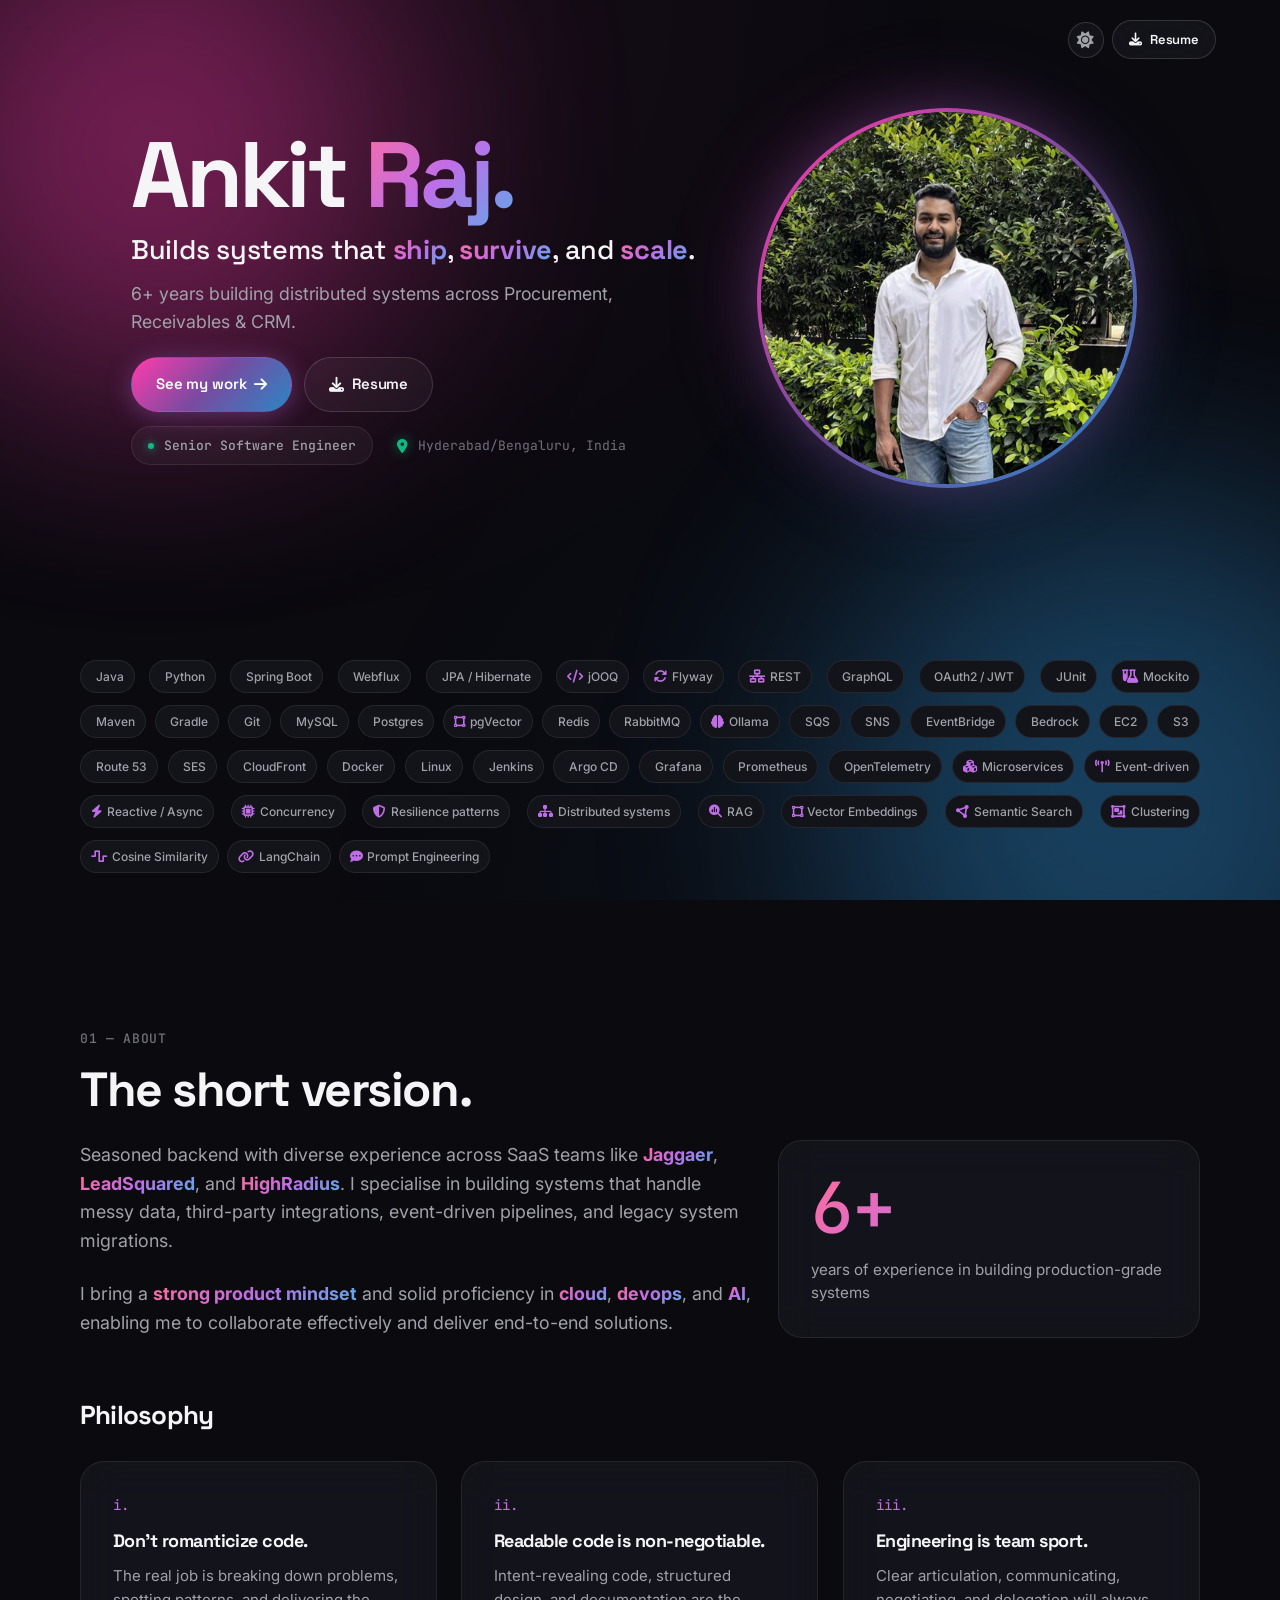
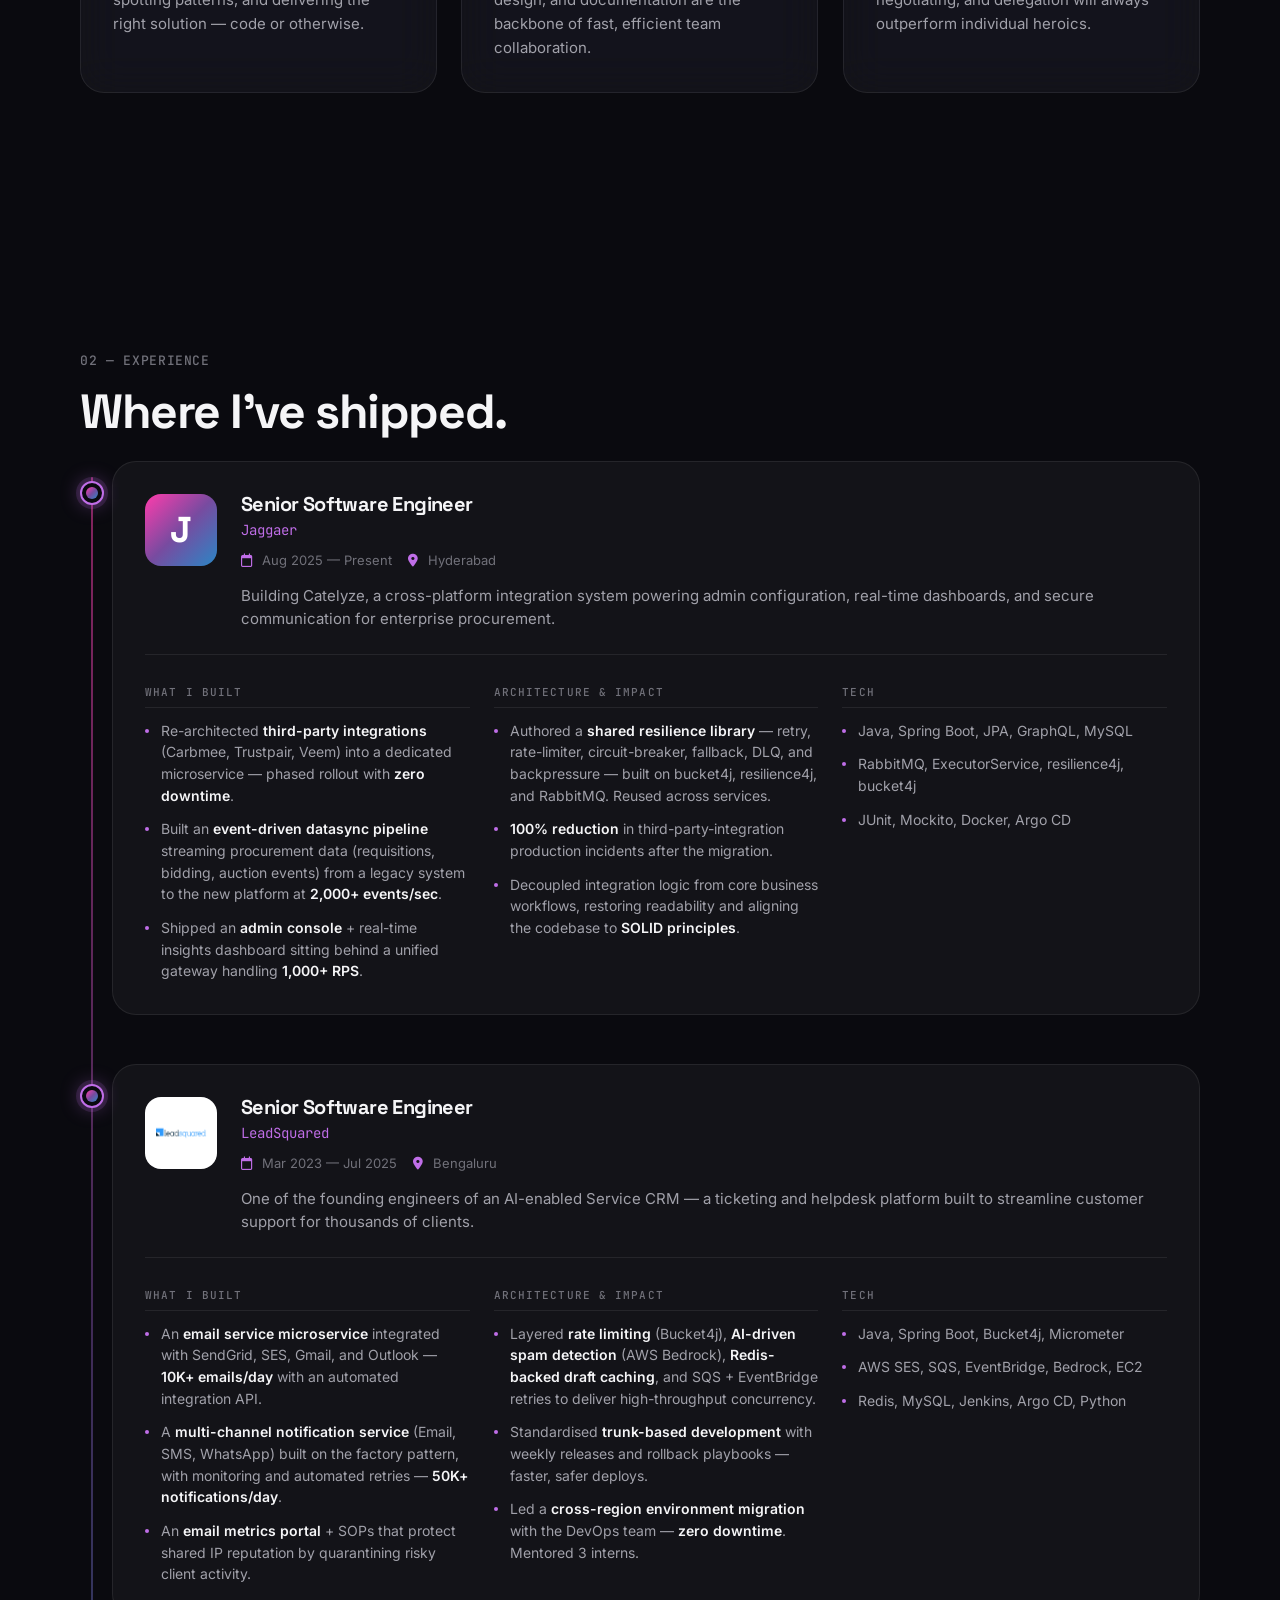
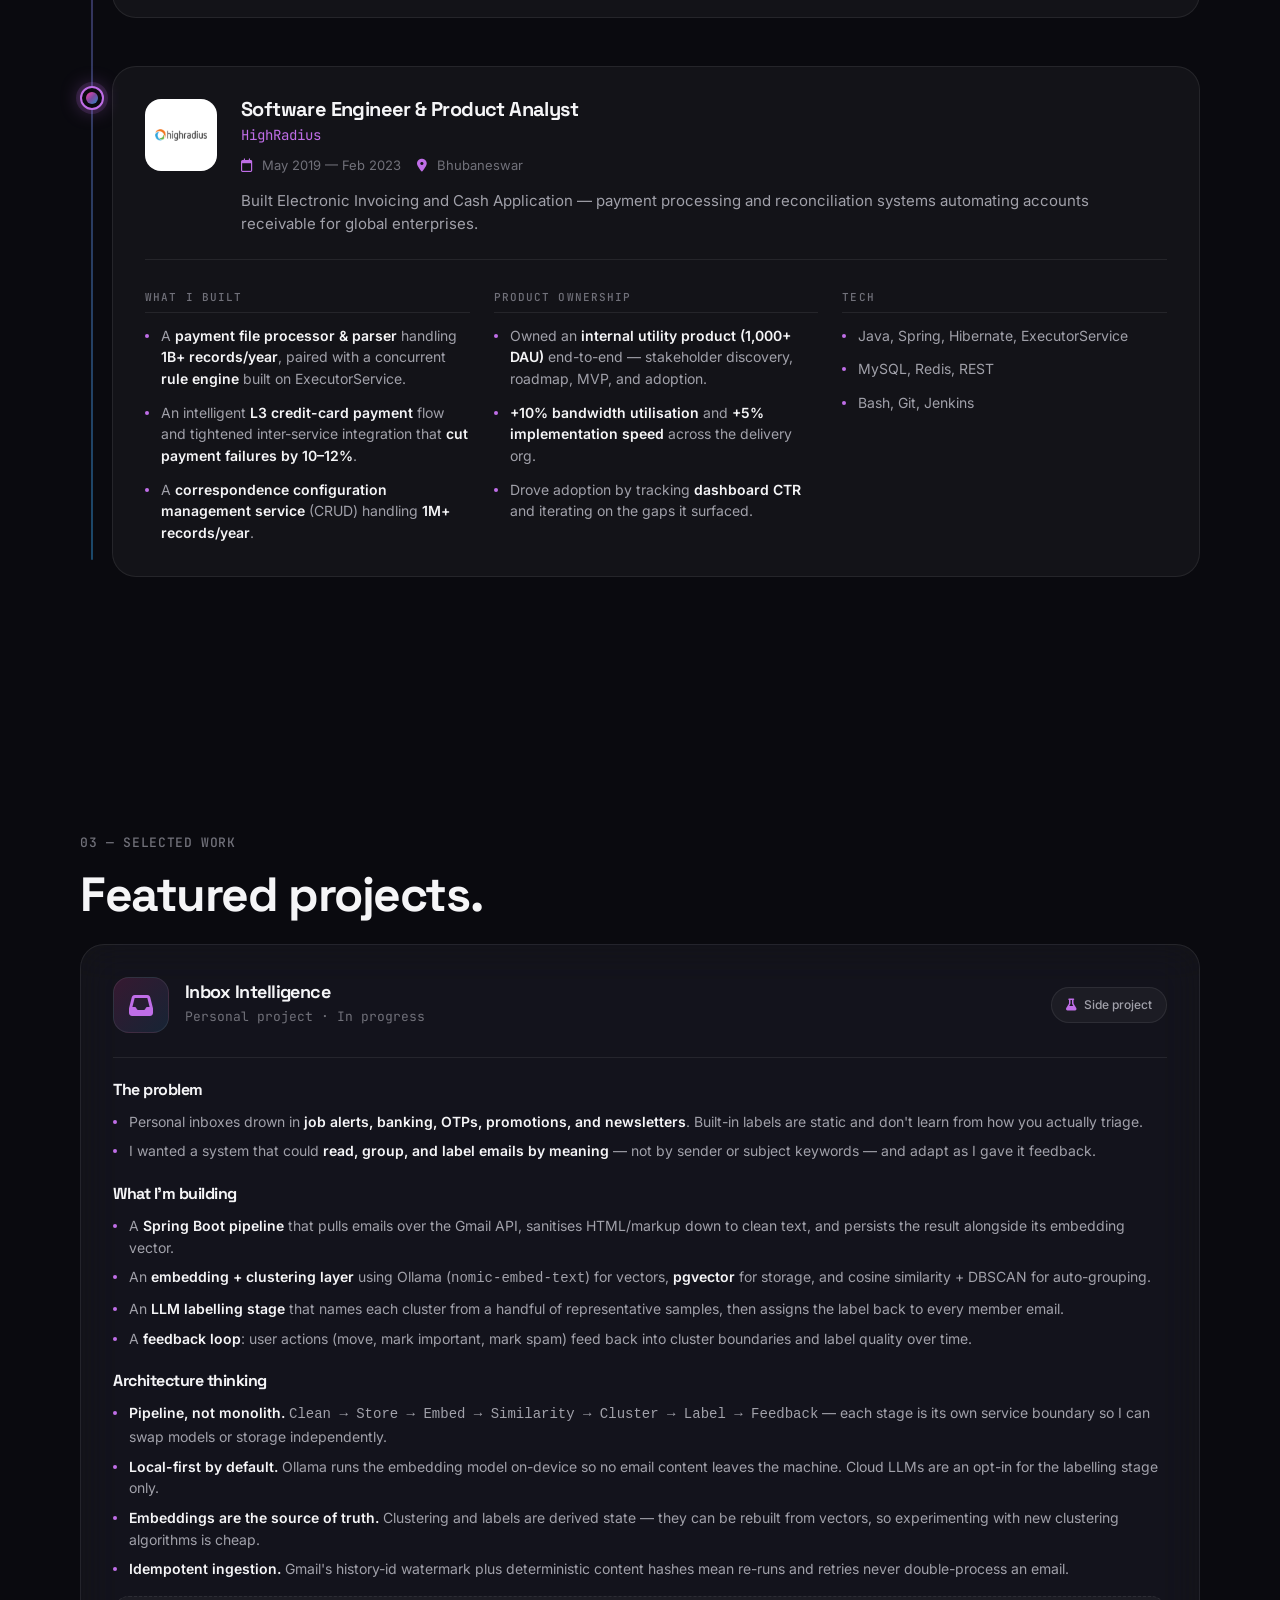
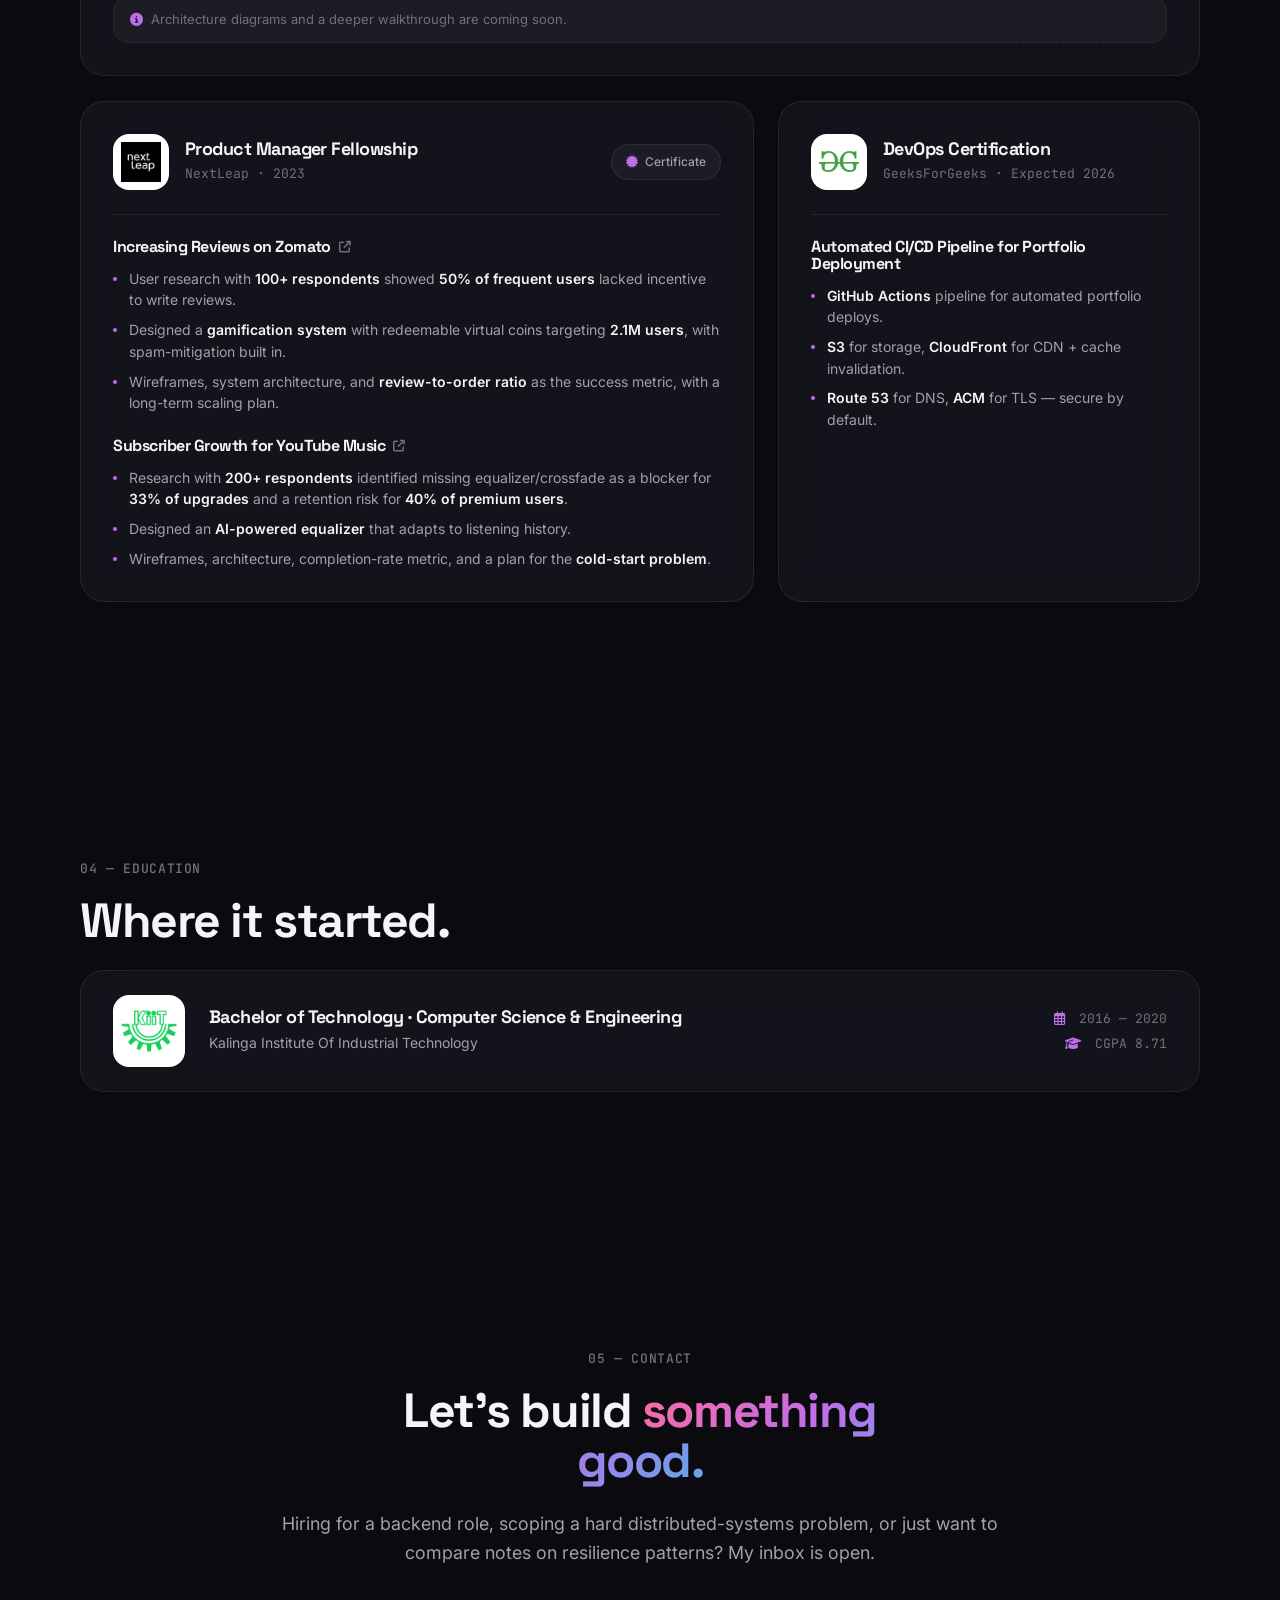
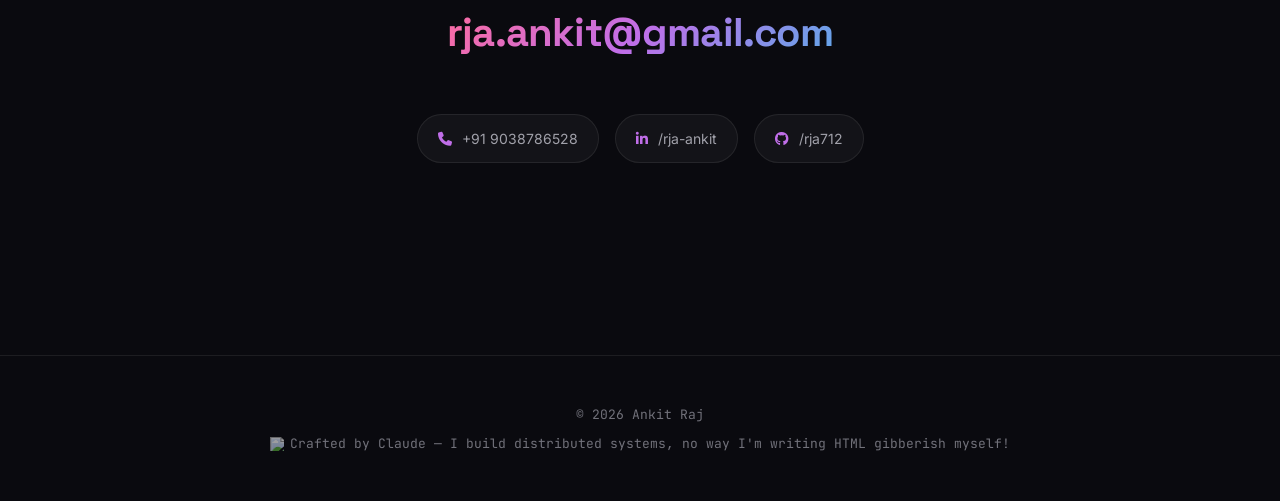
==== commit b361b9d5: "nav gone" ====
--- a/index.html
+++ b/index.html
@@ -1,629 +1,672 @@
 <!DOCTYPE html>
-<html lang="en" data-theme="dark">
+<html data-theme="dark" lang="en">
 
 <head>
     <meta charset="UTF-8">
-    <meta name="viewport" content="width=device-width, initial-scale=1.0">
-    <meta name="description" content="Ankit Raj — Senior Backend Engineer with 6+ years building distributed systems across Procurement, CRM, and FinTech. Java · Spring Boot · AWS · Microservices.">
-    <meta name="keywords" content="Senior Backend Engineer, Java, Spring Boot, Microservices, Distributed Systems, AWS, RabbitMQ, System Design">
-    <meta name="author" content="Ankit Raj">
-    <meta name="theme-color" content="#0A0A0F">
+    <meta content="width=device-width, initial-scale=1.0" name="viewport">
+    <meta content="Ankit Raj — Senior Backend Engineer with 6+ years building distributed systems across Procurement, CRM, and FinTech. Java · Spring Boot · AWS · Microservices."
+          name="description">
+    <meta content="Senior Backend Engineer, Java, Spring Boot, Microservices, Distributed Systems, AWS, RabbitMQ, System Design"
+          name="keywords">
+    <meta content="Ankit Raj" name="author">
+    <meta content="#0A0A0F" name="theme-color">
     <title>Ankit Raj — Senior Software Engineer</title>
 
-    <link rel="preconnect" href="https://fonts.googleapis.com">
-    <link rel="preconnect" href="https://fonts.gstatic.com" crossorigin>
+    <link href="https://fonts.googleapis.com" rel="preconnect">
+    <link crossorigin href="https://fonts.gstatic.com" rel="preconnect">
     <link
-        href="https://fonts.googleapis.com/css2?family=Inter:wght@400;500;600&family=JetBrains+Mono:wght@500&family=Space+Grotesk:wght@500;600;700&display=swap"
-        rel="stylesheet">
-    <link rel="stylesheet" href="https://cdnjs.cloudflare.com/ajax/libs/font-awesome/6.5.1/css/all.min.css" crossorigin="anonymous">
-    <link rel="stylesheet" href="https://cdn.jsdelivr.net/gh/devicons/devicon@latest/devicon.min.css" crossorigin="anonymous">
-    <link rel="stylesheet" href="styles.css">
+            href="https://fonts.googleapis.com/css2?family=Inter:wght@400;500;600&family=JetBrains+Mono:wght@500&family=Space+Grotesk:wght@500;600;700&display=swap"
+            rel="stylesheet">
+    <link crossorigin="anonymous" href="https://cdnjs.cloudflare.com/ajax/libs/font-awesome/6.5.1/css/all.min.css"
+          rel="stylesheet">
+    <link crossorigin="anonymous" href="https://cdn.jsdelivr.net/gh/devicons/devicon@latest/devicon.min.css"
+          rel="stylesheet">
+    <link href="styles.css" rel="stylesheet">
 </head>
 
 <body>
-    <a class="skip-link" href="#main">Skip to content</a>
-
-    <header class="nav" role="banner">
-        <nav class="nav-inner" aria-label="Primary">
-            <a href="#home" class="nav-brand" aria-label="Ankit Raj — home">AR<span class="nav-dot">.</span></a>
-            <ul class="nav-links" role="list">
-                <li><a href="#about">About</a></li>
-                <li><a href="#experience">Experience</a></li>
-                <li><a href="#projects">Projects</a></li>
-                <li><a href="#contact">Contact</a></li>
-            </ul>
-            <div class="nav-actions">
-                <button class="theme-toggle" type="button" aria-label="Toggle color theme" aria-pressed="false">
-                    <i class="fas fa-sun" aria-hidden="true"></i>
-                    <i class="fas fa-moon" aria-hidden="true"></i>
-                </button>
-                <a class="btn btn-ghost btn-sm"
-                    href="https://docs.google.com/document/u/2/d/1CLNiq6J4XQr7jyCQY264GZ_nfuFv_keUmUmM56WtKR8/export?format=pdf"
-                    target="_blank" rel="noopener noreferrer">
-                    <i class="fas fa-download" aria-hidden="true"></i> Resume
-                </a>
+<a class="skip-link" href="#main">Skip to content</a>
+
+<div class="floating-actions">
+    <button class="theme-toggle" type="button" aria-label="Toggle color theme" aria-pressed="false">
+        <i class="fas fa-sun" aria-hidden="true"></i>
+        <i class="fas fa-moon" aria-hidden="true"></i>
+    </button>
+    <a class="btn btn-ghost btn-sm"
+        href="https://docs.google.com/document/u/2/d/1CLNiq6J4XQr7jyCQY264GZ_nfuFv_keUmUmM56WtKR8/export?format=pdf"
+        target="_blank" rel="noopener noreferrer">
+        <i class="fas fa-download" aria-hidden="true"></i> Resume
+    </a>
+</div>
+
+<main id="main">
+    <section class="hero" id="home">
+        <div aria-hidden="true" class="hero-bg">
+            <div class="hero-blob hero-blob-1"></div>
+            <div class="hero-blob hero-blob-2"></div>
+        </div>
+        <div class="container hero-grid">
+            <div class="hero-text">
+                <h1 class="hero-name" data-reveal="up" style="--delay:60ms">
+                    Ankit <span class="grad-text">Raj.</span>
+                </h1>
+                <p class="hero-tagline" data-reveal="up" style="--delay:120ms">
+                    Builds systems that <strong>ship</strong>,
+                    <strong>survive</strong>, and <strong>scale</strong>.
+                </p>
+                <p class="hero-sub" data-reveal="up" style="--delay:180ms">
+                    6+ years building distributed systems across Procurement, Receivables & CRM.
+                </p>
+                <div class="hero-cta" data-reveal="up" style="--delay:240ms">
+                    <a class="btn btn-primary" href="#projects">
+                        See my work <i aria-hidden="true" class="fas fa-arrow-right"></i>
+                    </a>
+                    <a class="btn btn-ghost"
+                       href="https://docs.google.com/document/u/2/d/1CLNiq6J4XQr7jyCQY264GZ_nfuFv_keUmUmM56WtKR8/export?format=pdf"
+                       rel="noopener noreferrer" target="_blank">
+                        <i aria-hidden="true" class="fas fa-download"></i> Resume
+                    </a>
+                </div>
+                <div class="hero-meta" data-reveal="up" style="--delay:320ms">
+                    <p class="eyebrow">
+                        <span class="eyebrow-dot"></span>
+                        Senior Software Engineer
+                    </p>
+                    <p class="hero-footnote">
+                        <i aria-hidden="true" class="fas fa-location-dot status-icon"></i>
+                        <span>Hyderabad/Bengaluru, India</span>
+                    </p>
+                </div>
             </div>
-        </nav>
-    </header>
-
-    <main id="main">
-        <section id="home" class="hero">
-            <div class="hero-bg" aria-hidden="true">
-                <div class="hero-blob hero-blob-1"></div>
-                <div class="hero-blob hero-blob-2"></div>
+            <div class="hero-image" data-reveal="scale" style="--delay:160ms">
+                <div class="hero-image-ring">
+                    <img alt="Portrait of Ankit Raj"
+                         decoding="async"
+                         fetchpriority="high"
+                         height="480" loading="eager"
+                         src="images/profile_pic.jpg?v=2" srcset="images/profile_pic.jpg?v=2 1x, images/profile_pic@2x.jpg?v=2 2x" width="480">
+                </div>
             </div>
-            <div class="container hero-grid">
-                <div class="hero-text">
-                    <h1 class="hero-name" data-reveal="up" style="--delay:60ms">
-                        Ankit <span class="grad-text">Raj.</span>
-                    </h1>
-                    <p class="hero-tagline" data-reveal="up" style="--delay:120ms">
-                        Builds systems that <strong>ship</strong>,
-                        <strong>survive</strong>, and <strong>scale</strong>.
+        </div>
+        <div class="container skills-strip">
+            <div class="skills-flat" data-reveal="up">
+                <span class="skill-tag"><i aria-hidden="true" class="devicon-java-plain"></i>Java</span>
+                <span class="skill-tag"><i aria-hidden="true" class="devicon-python-plain"></i>Python</span>
+                <span class="skill-tag"><i aria-hidden="true" class="devicon-spring-plain"></i>Spring Boot</span>
+                <span class="skill-tag"><i aria-hidden="true" class="devicon-spring-plain"></i>Webflux</span>
+                <span class="skill-tag"><i aria-hidden="true" class="devicon-hibernate-plain"></i>JPA / Hibernate</span>
+                <span class="skill-tag"><i aria-hidden="true" class="fas fa-code"></i>jOOQ</span>
+                <span class="skill-tag"><i aria-hidden="true" class="fas fa-arrows-rotate"></i>Flyway</span>
+                <span class="skill-tag"><i aria-hidden="true" class="fas fa-network-wired"></i>REST</span>
+                <span class="skill-tag"><i aria-hidden="true" class="devicon-graphql-plain"></i>GraphQL</span>
+                <span class="skill-tag"><i aria-hidden="true" class="devicon-oauth-plain"></i>OAuth2 / JWT</span>
+                <span class="skill-tag"><i aria-hidden="true" class="devicon-junit-plain"></i>JUnit</span>
+                <span class="skill-tag"><i aria-hidden="true" class="fas fa-flask-vial"></i>Mockito</span>
+                <span class="skill-tag"><i aria-hidden="true" class="devicon-maven-plain"></i>Maven</span>
+                <span class="skill-tag"><i aria-hidden="true" class="devicon-gradle-original"></i>Gradle</span>
+                <span class="skill-tag"><i aria-hidden="true" class="devicon-git-plain"></i>Git</span>
+                <span class="skill-tag"><i aria-hidden="true" class="devicon-mysql-original"></i>MySQL</span>
+                <span class="skill-tag"><i aria-hidden="true" class="devicon-postgresql-plain"></i>Postgres</span>
+                <span class="skill-tag"><i aria-hidden="true" class="fas fa-vector-square"></i>pgVector</span>
+                <span class="skill-tag"><i aria-hidden="true" class="devicon-redis-plain"></i>Redis</span>
+                <span class="skill-tag"><i aria-hidden="true" class="devicon-rabbitmq-original"></i>RabbitMQ</span>
+                <span class="skill-tag"><i aria-hidden="true" class="fas fa-brain"></i>Ollama</span>
+                <span class="skill-tag"><i aria-hidden="true"
+                                           class="devicon-amazonwebservices-plain-wordmark"></i>SQS</span>
+                <span class="skill-tag"><i aria-hidden="true"
+                                           class="devicon-amazonwebservices-plain-wordmark"></i>SNS</span>
+                <span class="skill-tag"><i aria-hidden="true" class="devicon-amazonwebservices-plain-wordmark"></i>EventBridge</span>
+                <span class="skill-tag"><i aria-hidden="true" class="devicon-amazonwebservices-plain-wordmark"></i>Bedrock</span>
+                <span class="skill-tag"><i aria-hidden="true"
+                                           class="devicon-amazonwebservices-plain-wordmark"></i>EC2</span>
+                <span class="skill-tag"><i aria-hidden="true"
+                                           class="devicon-amazonwebservices-plain-wordmark"></i>S3</span>
+                <span class="skill-tag"><i aria-hidden="true" class="devicon-amazonwebservices-plain-wordmark"></i>Route 53</span>
+                <span class="skill-tag"><i aria-hidden="true"
+                                           class="devicon-amazonwebservices-plain-wordmark"></i>SES</span>
+                <span class="skill-tag"><i aria-hidden="true" class="devicon-amazonwebservices-plain-wordmark"></i>CloudFront</span>
+                <span class="skill-tag"><i aria-hidden="true" class="devicon-docker-plain"></i>Docker</span>
+                <span class="skill-tag"><i aria-hidden="true" class="devicon-linux-plain"></i>Linux</span>
+                <span class="skill-tag"><i aria-hidden="true" class="devicon-jenkins-plain"></i>Jenkins</span>
+                <span class="skill-tag"><i aria-hidden="true" class="devicon-argocd-plain"></i>Argo CD</span>
+                <span class="skill-tag"><i aria-hidden="true" class="devicon-grafana-plain"></i>Grafana</span>
+                <span class="skill-tag"><i aria-hidden="true" class="devicon-prometheus-original"></i>Prometheus</span>
+                <span class="skill-tag"><i aria-hidden="true"
+                                           class="devicon-opentelemetry-plain"></i>OpenTelemetry</span>
+
+                <span class="skill-tag"><i aria-hidden="true" class="fas fa-cubes"></i>Microservices</span>
+                <span class="skill-tag"><i aria-hidden="true" class="fas fa-tower-broadcast"></i>Event-driven</span>
+                <span class="skill-tag"><i aria-hidden="true" class="fas fa-bolt"></i>Reactive / Async</span>
+                <span class="skill-tag"><i aria-hidden="true" class="fas fa-microchip"></i>Concurrency</span>
+                <span class="skill-tag"><i aria-hidden="true"
+                                           class="fas fa-shield-halved"></i>Resilience patterns</span>
+                <span class="skill-tag"><i aria-hidden="true" class="fas fa-sitemap"></i>Distributed systems</span>
+
+                <!-- AI / ML / RAG -->
+                <span class="skill-tag"><i aria-hidden="true" class="fas fa-magnifying-glass-chart"></i>RAG</span>
+                <span class="skill-tag"><i aria-hidden="true" class="fas fa-vector-square"></i>Vector Embeddings</span>
+                <span class="skill-tag"><i aria-hidden="true" class="fas fa-circle-nodes"></i>Semantic Search</span>
+                <span class="skill-tag"><i aria-hidden="true" class="fas fa-object-group"></i>Clustering</span>
+                <span class="skill-tag"><i aria-hidden="true" class="fas fa-wave-square"></i>Cosine Similarity</span>
+                <span class="skill-tag"><i aria-hidden="true" class="fas fa-link"></i>LangChain</span>
+                <span class="skill-tag"><i aria-hidden="true" class="fas fa-comment-dots"></i>Prompt Engineering</span>
+
+            </div>
+        </div>
+    </section>
+
+    <section class="section" id="about">
+        <div class="container">
+            <p class="section-eyebrow" data-reveal="up">01 — About</p>
+            <h2 class="section-title" data-reveal="up" style="--delay:80ms">The short version.</h2>
+            <div class="about-intro">
+                <div class="about-intro-text">
+                    <p class="section-lede" data-reveal="up" style="--delay:160ms">
+                        Seasoned backend with diverse experience across SaaS teams like <strong>Jaggaer</strong>,
+                        <strong>LeadSquared</strong>, and <strong>HighRadius</strong>. I specialise in building systems
+                        that handle messy data, third-party integrations, event-driven pipelines, and legacy system
+                        migrations.
                     </p>
-                    <p class="hero-sub" data-reveal="up" style="--delay:180ms">
-                        6+ years building distributed systems across Procurement, Receivables & CRM.
+                    <p class="section-lede" data-reveal="up" style="--delay:160ms">
+                        I bring a <strong>strong product mindset</strong> and solid proficiency in
+                        <strong>cloud</strong>,
+                        <strong>devops</strong>, and <strong>AI</strong>, enabling me to collaborate effectively and
+                        deliver end-to-end solutions.
                     </p>
-                    <div class="hero-cta" data-reveal="up" style="--delay:240ms">
-                        <a href="#projects" class="btn btn-primary">
-                            See my work <i class="fas fa-arrow-right" aria-hidden="true"></i>
-                        </a>
-                        <a class="btn btn-ghost"
-                            href="https://docs.google.com/document/u/2/d/1CLNiq6J4XQr7jyCQY264GZ_nfuFv_keUmUmM56WtKR8/export?format=pdf"
-                            target="_blank" rel="noopener noreferrer">
-                            <i class="fas fa-download" aria-hidden="true"></i> Resume
-                        </a>
+                </div>
+                <div class="stats-grid">
+                    <div class="stat-card glass" data-reveal="up" style="--delay:80ms">
+                        <span class="stat-number" data-count="6" data-suffix="+"></span>
+                        <span class="stat-label">years of experience in building production-grade systems</span>
                     </div>
-                    <div class="hero-meta" data-reveal="up" style="--delay:320ms">
-                        <p class="eyebrow">
-                            <span class="eyebrow-dot"></span>
-                            Senior Software Engineer
-                        </p>
-                        <p class="hero-footnote">
-                            <i class="fas fa-location-dot status-icon" aria-hidden="true"></i>
-                            <span>Hyderabad/Bengaluru, India</span>
-                        </p>
+                </div>
+            </div>
+
+            <h3 class="sub-title" data-reveal="up">Philosophy</h3>
+            <div class="philosophy-grid">
+                <article class="philosophy-card glass" data-reveal="up" style="--delay:80ms">
+                    <div class="philosophy-num">i.</div>
+                    <h4>Don't romanticize code.</h4>
+                    <p>The real job is breaking down problems, spotting patterns, and delivering
+                        the right solution — code or otherwise.
+                    </p>
+                </article>
+                <article class="philosophy-card glass" data-reveal="up" style="--delay:160ms">
+                    <div class="philosophy-num">ii.</div>
+                    <h4>Readable code is non-negotiable.</h4>
+                    <p>Intent-revealing code, structured design, and documentation are the backbone
+                        of fast, efficient team collaboration.
+                    </p>
+                </article>
+                <article class="philosophy-card glass" data-reveal="up" style="--delay:240ms">
+                    <div class="philosophy-num">iii.</div>
+                    <h4>Engineering is team sport.</h4>
+                    <p>Clear articulation, communicating, negotiating, and delegation will always
+                        outperform individual heroics.</p>
+                </article>
+            </div>
+
+        </div>
+    </section>
+
+    <section class="section" id="experience">
+        <div class="container">
+            <p class="section-eyebrow" data-reveal="up">02 — Experience</p>
+            <h2 class="section-title" data-reveal="up" style="--delay:80ms">Where I've shipped.</h2>
+
+            <div class="timeline">
+
+                <article class="timeline-item" data-reveal="up">
+                    <div aria-hidden="true" class="timeline-dot"></div>
+                    <div class="timeline-card glass">
+                        <header class="timeline-head">
+                            <a aria-label="Jaggaer website" class="company-logo company-logo-text" href="https://www.jaggaer.com/"
+                               rel="noopener noreferrer" target="_blank">
+                                <span aria-hidden="true">J</span>
+                            </a>
+                            <div class="timeline-meta">
+                                <h3 class="role">Senior Software Engineer</h3>
+                                <p class="company">Jaggaer</p>
+                                <p class="meta-line">
+                                    <span><i aria-hidden="true" class="far fa-calendar"></i> Aug 2025 — Present</span>
+                                    <span><i aria-hidden="true" class="fas fa-map-marker-alt"></i> Hyderabad</span>
+                                </p>
+                                <p class="role-summary">Building Catelyze, a cross-platform integration system
+                                    powering admin configuration, real-time dashboards, and secure communication
+                                    for enterprise procurement.</p>
+                            </div>
+                        </header>
+
+                        <div class="achievements">
+                            <div class="achievement-col">
+                                <h4 class="achievement-title">What I built</h4>
+                                <ul>
+                                    <li>Re-architected <strong>third-party integrations</strong>
+                                        (Carbmee, Trustpair, Veem) into a dedicated microservice — phased
+                                        rollout with <strong>zero downtime</strong>.
+                                    </li>
+                                    <li>Built an <strong>event-driven datasync pipeline</strong> streaming
+                                        procurement data (requisitions, bidding, auction events) from a legacy
+                                        system to the new platform at <strong>2,000+ events/sec</strong>.
+                                    </li>
+                                    <li>Shipped an <strong>admin console</strong> + real-time insights
+                                        dashboard sitting behind a unified gateway handling
+                                        <strong>1,000+ RPS</strong>.
+                                    </li>
+                                </ul>
+                            </div>
+                            <div class="achievement-col">
+                                <h4 class="achievement-title">Architecture &amp; impact</h4>
+                                <ul>
+                                    <li>Authored a <strong>shared resilience library</strong> — retry,
+                                        rate-limiter, circuit-breaker, fallback, DLQ, and backpressure —
+                                        built on bucket4j, resilience4j, and RabbitMQ. Reused across services.
+                                    </li>
+                                    <li><strong>100% reduction</strong> in third-party-integration production
+                                        incidents after the migration.
+                                    </li>
+                                    <li>Decoupled integration logic from core business workflows, restoring
+                                        readability and aligning the codebase to <strong>SOLID principles</strong>.
+                                    </li>
+                                </ul>
+                            </div>
+                            <div class="achievement-col">
+                                <h4 class="achievement-title">Tech</h4>
+                                <ul>
+                                    <li>Java, Spring Boot, JPA, GraphQL, MySQL</li>
+                                    <li>RabbitMQ, ExecutorService, resilience4j, bucket4j</li>
+                                    <li>JUnit, Mockito, Docker, Argo CD</li>
+                                </ul>
+                            </div>
+                        </div>
                     </div>
-                </div>
-                <div class="hero-image" data-reveal="scale" style="--delay:160ms">
-                    <div class="hero-image-ring">
-                        <img src="images/profile_pic.jpg?v=2"
-                            srcset="images/profile_pic.jpg?v=2 1x, images/profile_pic@2x.jpg?v=2 2x"
-                            alt="Portrait of Ankit Raj"
-                            width="480" height="480"
-                            loading="eager" fetchpriority="high" decoding="async">
+                </article>
+
+                <article class="timeline-item" data-reveal="up">
+                    <div aria-hidden="true" class="timeline-dot"></div>
+                    <div class="timeline-card glass">
+                        <header class="timeline-head">
+                            <a aria-label="LeadSquared website" class="company-logo" href="https://www.leadsquared.com/"
+                               rel="noopener noreferrer" target="_blank">
+                                <img alt="LeadSquared" decoding="async" height="80" loading="lazy"
+                                     src="images/lsq.png" width="80">
+                            </a>
+                            <div class="timeline-meta">
+                                <h3 class="role">Senior Software Engineer</h3>
+                                <p class="company">LeadSquared</p>
+                                <p class="meta-line">
+                                    <span><i aria-hidden="true" class="far fa-calendar"></i> Mar 2023 — Jul 2025</span>
+                                    <span><i aria-hidden="true" class="fas fa-map-marker-alt"></i> Bengaluru</span>
+                                </p>
+                                <p class="role-summary">One of the founding engineers of an AI-enabled
+                                    Service CRM — a ticketing and helpdesk platform built to streamline
+                                    customer support for thousands of clients.</p>
+                            </div>
+                        </header>
+
+                        <div class="achievements">
+                            <div class="achievement-col">
+                                <h4 class="achievement-title">What I built</h4>
+                                <ul>
+                                    <li>An <strong>email service microservice</strong> integrated with
+                                        SendGrid, SES, Gmail, and Outlook — <strong>10K+ emails/day</strong>
+                                        with an automated integration API.
+                                    </li>
+                                    <li>A <strong>multi-channel notification service</strong> (Email, SMS,
+                                        WhatsApp) built on the factory pattern, with monitoring and automated
+                                        retries — <strong>50K+ notifications/day</strong>.
+                                    </li>
+                                    <li>An <strong>email metrics portal</strong> + SOPs that protect shared
+                                        IP reputation by quarantining risky client activity.
+                                    </li>
+                                </ul>
+                            </div>
+                            <div class="achievement-col">
+                                <h4 class="achievement-title">Architecture &amp; impact</h4>
+                                <ul>
+                                    <li>Layered <strong>rate limiting</strong> (Bucket4j),
+                                        <strong>AI-driven spam detection</strong> (AWS Bedrock),
+                                        <strong>Redis-backed draft caching</strong>, and SQS + EventBridge
+                                        retries to deliver high-throughput concurrency.
+                                    </li>
+                                    <li>Standardised <strong>trunk-based development</strong> with weekly
+                                        releases and rollback playbooks — faster, safer deploys.
+                                    </li>
+                                    <li>Led a <strong>cross-region environment migration</strong> with the
+                                        DevOps team — <strong>zero downtime</strong>. Mentored 3 interns.
+                                    </li>
+                                </ul>
+                            </div>
+                            <div class="achievement-col">
+                                <h4 class="achievement-title">Tech</h4>
+                                <ul>
+                                    <li>Java, Spring Boot, Bucket4j, Micrometer</li>
+                                    <li>AWS SES, SQS, EventBridge, Bedrock, EC2</li>
+                                    <li>Redis, MySQL, Jenkins, Argo CD, Python</li>
+                                </ul>
+                            </div>
+                        </div>
                     </div>
-                </div>
+                </article>
+
+                <article class="timeline-item" data-reveal="up">
+                    <div aria-hidden="true" class="timeline-dot"></div>
+                    <div class="timeline-card glass">
+                        <header class="timeline-head">
+                            <a aria-label="HighRadius website" class="company-logo" href="https://www.highradius.com/"
+                               rel="noopener noreferrer" target="_blank">
+                                <img alt="HighRadius" decoding="async" height="80" loading="lazy"
+                                     src="images/hrc.jpg" width="80">
+                            </a>
+                            <div class="timeline-meta">
+                                <h3 class="role">Software Engineer &amp; Product Analyst</h3>
+                                <p class="company">HighRadius</p>
+                                <p class="meta-line">
+                                    <span><i aria-hidden="true" class="far fa-calendar"></i> May 2019 — Feb 2023</span>
+                                    <span><i aria-hidden="true" class="fas fa-map-marker-alt"></i> Bhubaneswar</span>
+                                </p>
+                                <p class="role-summary">Built Electronic Invoicing and Cash Application
+                                    — payment processing and reconciliation systems automating accounts
+                                    receivable for global enterprises.</p>
+                            </div>
+                        </header>
+
+                        <div class="achievements">
+                            <div class="achievement-col">
+                                <h4 class="achievement-title">What I built</h4>
+                                <ul>
+                                    <li>A <strong>payment file processor &amp; parser</strong> handling
+                                        <strong>1B+ records/year</strong>, paired with a concurrent
+                                        <strong>rule engine</strong> built on ExecutorService.
+                                    </li>
+                                    <li>An intelligent <strong>L3 credit-card payment</strong> flow and
+                                        tightened inter-service integration that
+                                        <strong>cut payment failures by 10–12%</strong>.
+                                    </li>
+                                    <li>A <strong>correspondence configuration management service</strong>
+                                        (CRUD) handling <strong>1M+ records/year</strong>.
+                                    </li>
+                                </ul>
+                            </div>
+                            <div class="achievement-col">
+                                <h4 class="achievement-title">Product ownership</h4>
+                                <ul>
+                                    <li>Owned an <strong>internal utility product (1,000+ DAU)</strong>
+                                        end-to-end — stakeholder discovery, roadmap, MVP, and adoption.
+                                    </li>
+                                    <li><strong>+10% bandwidth utilisation</strong> and
+                                        <strong>+5% implementation speed</strong> across the delivery org.
+                                    </li>
+                                    <li>Drove adoption by tracking <strong>dashboard CTR</strong> and
+                                        iterating on the gaps it surfaced.
+                                    </li>
+                                </ul>
+                            </div>
+                            <div class="achievement-col">
+                                <h4 class="achievement-title">Tech</h4>
+                                <ul>
+                                    <li>Java, Spring, Hibernate, ExecutorService</li>
+                                    <li>MySQL, Redis, REST</li>
+                                    <li>Bash, Git, Jenkins</li>
+                                </ul>
+                            </div>
+                        </div>
+                    </div>
+                </article>
+
             </div>
-            <div class="container skills-strip">
-                <div class="skills-flat" data-reveal="up">
-                    <span class="skill-tag"><i class="devicon-java-plain" aria-hidden="true"></i>Java</span>
-                    <span class="skill-tag"><i class="devicon-python-plain" aria-hidden="true"></i>Python</span>
-                    <span class="skill-tag"><i class="devicon-spring-plain" aria-hidden="true"></i>Spring Boot</span>
-                    <span class="skill-tag"><i class="devicon-spring-plain" aria-hidden="true"></i>Webflux</span>
-                    <span class="skill-tag"><i class="devicon-hibernate-plain" aria-hidden="true"></i>JPA / Hibernate</span>
-                    <span class="skill-tag"><i class="fas fa-code" aria-hidden="true"></i>jOOQ</span>
-                    <span class="skill-tag"><i class="fas fa-arrows-rotate" aria-hidden="true"></i>Flyway</span>
-                    <span class="skill-tag"><i class="fas fa-network-wired" aria-hidden="true"></i>REST</span>
-                    <span class="skill-tag"><i class="devicon-graphql-plain" aria-hidden="true"></i>GraphQL</span>
-                    <span class="skill-tag"><i class="devicon-oauth-plain" aria-hidden="true"></i>OAuth2 / JWT</span>
-                    <span class="skill-tag"><i class="devicon-junit-plain" aria-hidden="true"></i>JUnit</span>
-                    <span class="skill-tag"><i class="fas fa-flask-vial" aria-hidden="true"></i>Mockito</span>
-                    <span class="skill-tag"><i class="devicon-maven-plain" aria-hidden="true"></i>Maven</span>
-                    <span class="skill-tag"><i class="devicon-gradle-original" aria-hidden="true"></i>Gradle</span>
-                    <span class="skill-tag"><i class="devicon-git-plain" aria-hidden="true"></i>Git</span>
-                    <span class="skill-tag"><i class="devicon-mysql-original" aria-hidden="true"></i>MySQL</span>
-                    <span class="skill-tag"><i class="devicon-postgresql-plain" aria-hidden="true"></i>Postgres</span>
-                    <span class="skill-tag"><i class="fas fa-vector-square" aria-hidden="true"></i>pgVector</span>
-                    <span class="skill-tag"><i class="devicon-redis-plain" aria-hidden="true"></i>Redis</span>
-                    <span class="skill-tag"><i class="devicon-rabbitmq-original" aria-hidden="true"></i>RabbitMQ</span>
-                    <span class="skill-tag"><i class="fas fa-brain" aria-hidden="true"></i>Ollama</span>
-                    <span class="skill-tag"><i class="devicon-amazonwebservices-plain-wordmark" aria-hidden="true"></i>SQS</span>
-                    <span class="skill-tag"><i class="devicon-amazonwebservices-plain-wordmark" aria-hidden="true"></i>SNS</span>
-                    <span class="skill-tag"><i class="devicon-amazonwebservices-plain-wordmark" aria-hidden="true"></i>EventBridge</span>
-                    <span class="skill-tag"><i class="devicon-amazonwebservices-plain-wordmark" aria-hidden="true"></i>Bedrock</span>
-                    <span class="skill-tag"><i class="devicon-amazonwebservices-plain-wordmark" aria-hidden="true"></i>EC2</span>
-                    <span class="skill-tag"><i class="devicon-amazonwebservices-plain-wordmark" aria-hidden="true"></i>S3</span>
-                    <span class="skill-tag"><i class="devicon-amazonwebservices-plain-wordmark" aria-hidden="true"></i>Route 53</span>
-                    <span class="skill-tag"><i class="devicon-amazonwebservices-plain-wordmark" aria-hidden="true"></i>SES</span>
-                    <span class="skill-tag"><i class="devicon-amazonwebservices-plain-wordmark" aria-hidden="true"></i>CloudFront</span>
-                    <span class="skill-tag"><i class="devicon-docker-plain" aria-hidden="true"></i>Docker</span>
-                    <span class="skill-tag"><i class="devicon-linux-plain" aria-hidden="true"></i>Linux</span>
-                    <span class="skill-tag"><i class="devicon-jenkins-plain" aria-hidden="true"></i>Jenkins</span>
-                    <span class="skill-tag"><i class="devicon-argocd-plain" aria-hidden="true"></i>Argo CD</span>
-                    <span class="skill-tag"><i class="devicon-grafana-plain" aria-hidden="true"></i>Grafana</span>
-                    <span class="skill-tag"><i class="devicon-prometheus-original" aria-hidden="true"></i>Prometheus</span>
-                    <span class="skill-tag"><i class="devicon-opentelemetry-plain" aria-hidden="true"></i>OpenTelemetry</span>
-
-                    <span class="skill-tag"><i class="fas fa-cubes" aria-hidden="true"></i>Microservices</span>
-                    <span class="skill-tag"><i class="fas fa-tower-broadcast" aria-hidden="true"></i>Event-driven</span>
-                    <span class="skill-tag"><i class="fas fa-bolt" aria-hidden="true"></i>Reactive / Async</span>
-                    <span class="skill-tag"><i class="fas fa-microchip" aria-hidden="true"></i>Concurrency</span>
-                    <span class="skill-tag"><i class="fas fa-shield-halved" aria-hidden="true"></i>Resilience patterns</span>
-                    <span class="skill-tag"><i class="fas fa-sitemap" aria-hidden="true"></i>Distributed systems</span>
-
-                    <!-- AI / ML / RAG -->
-                    <span class="skill-tag"><i class="fas fa-magnifying-glass-chart" aria-hidden="true"></i>RAG</span>
-                    <span class="skill-tag"><i class="fas fa-vector-square" aria-hidden="true"></i>Vector Embeddings</span>
-                    <span class="skill-tag"><i class="fas fa-circle-nodes" aria-hidden="true"></i>Semantic Search</span>
-                    <span class="skill-tag"><i class="fas fa-object-group" aria-hidden="true"></i>Clustering</span>
-                    <span class="skill-tag"><i class="fas fa-wave-square" aria-hidden="true"></i>Cosine Similarity</span>
-                    <span class="skill-tag"><i class="fas fa-link" aria-hidden="true"></i>LangChain</span>
-                    <span class="skill-tag"><i class="fas fa-comment-dots" aria-hidden="true"></i>Prompt Engineering</span>
-
-                </div>
-            </div>
-        </section>
-
-        <section id="about" class="section">
-            <div class="container">
-                <p class="section-eyebrow" data-reveal="up">01 — About</p>
-                <h2 class="section-title" data-reveal="up" style="--delay:80ms">The short version.</h2>
-                <div class="about-intro">
-                    <div class="about-intro-text">
-                        <p class="section-lede" data-reveal="up" style="--delay:160ms">
-                            Seasoned backend with diverse experience across SaaS teams like <strong>Jaggaer</strong>,
-                            <strong>LeadSquared</strong>, and <strong>HighRadius</strong>. I specialise in building systems
-                            that handle messy data, third-party integrations, event-driven pipelines, and legacy system migrations.
-                        </p>
-                        <p class="section-lede" data-reveal="up" style="--delay:160ms">
-                            I bring a <strong>strong product mindset</strong> and solid proficiency in <strong>cloud</strong>,
-                            <strong>devops</strong>, and <strong>AI</strong>, enabling me to collaborate effectively and
-                            deliver end-to-end solutions.
-                        </p>
-                    </div>
-                    <div class="stats-grid">
-                        <div class="stat-card glass" data-reveal="up" style="--delay:80ms">
-                            <span class="stat-number" data-count="6" data-suffix="+"></span>
-                            <span class="stat-label">years of experience in building production-grade systems</span>
-                        </div>
-                    </div>
-                </div>
-
-                <h3 class="sub-title" data-reveal="up">Philosophy</h3>
-                <div class="philosophy-grid">
-                    <article class="philosophy-card glass" data-reveal="up" style="--delay:80ms">
-                        <div class="philosophy-num">i.</div>
-                        <h4>Don't romanticize code.</h4>
-                        <p>The real job is breaking down problems, spotting patterns, and delivering
-                            the right solution — code or otherwise.
-                        </p>
-                    </article>
-                    <article class="philosophy-card glass" data-reveal="up" style="--delay:160ms">
-                        <div class="philosophy-num">ii.</div>
-                        <h4>Readable code is non-negotiable.</h4>
-                        <p>Intent-revealing code, structured design, and documentation are the backbone
-                            of fast, efficient team collaboration.
-                        </p>
-                    </article>
-                    <article class="philosophy-card glass" data-reveal="up" style="--delay:240ms">
-                        <div class="philosophy-num">iii.</div>
-                        <h4>Engineering is team sport.</h4>
-                        <p>Clear articulation, communicating, negotiating, and delegation will always
-                            outperform individual heroics.</p>
-                    </article>
-                </div>
-
-            </div>
-        </section>
-
-        <section id="experience" class="section">
-            <div class="container">
-                <p class="section-eyebrow" data-reveal="up">02 — Experience</p>
-                <h2 class="section-title" data-reveal="up" style="--delay:80ms">Where I've shipped.</h2>
-
-                <div class="timeline">
-
-                    <article class="timeline-item" data-reveal="up">
-                        <div class="timeline-dot" aria-hidden="true"></div>
-                        <div class="timeline-card glass">
-                            <header class="timeline-head">
-                                <a href="https://www.jaggaer.com/" class="company-logo company-logo-text" target="_blank"
-                                    rel="noopener noreferrer" aria-label="Jaggaer website">
-                                    <span aria-hidden="true">J</span>
-                                </a>
-                                <div class="timeline-meta">
-                                    <h3 class="role">Senior Software Engineer</h3>
-                                    <p class="company">Jaggaer</p>
-                                    <p class="meta-line">
-                                        <span><i class="far fa-calendar" aria-hidden="true"></i> Aug 2025 — Present</span>
-                                        <span><i class="fas fa-map-marker-alt" aria-hidden="true"></i> Hyderabad</span>
-                                    </p>
-                                    <p class="role-summary">Building Catelyze, a cross-platform integration system
-                                        powering admin configuration, real-time dashboards, and secure communication
-                                        for enterprise procurement.</p>
-                                </div>
-                            </header>
-
-                            <div class="achievements">
-                                <div class="achievement-col">
-                                    <h4 class="achievement-title">What I built</h4>
-                                    <ul>
-                                        <li>Re-architected <strong>third-party integrations</strong>
-                                            (Carbmee, Trustpair, Veem) into a dedicated microservice — phased
-                                            rollout with <strong>zero downtime</strong>.</li>
-                                        <li>Built an <strong>event-driven datasync pipeline</strong> streaming
-                                            procurement data (requisitions, bidding, auction events) from a legacy
-                                            system to the new platform at <strong>2,000+ events/sec</strong>.</li>
-                                        <li>Shipped an <strong>admin console</strong> + real-time insights
-                                            dashboard sitting behind a unified gateway handling
-                                            <strong>1,000+ RPS</strong>.</li>
-                                    </ul>
-                                </div>
-                                <div class="achievement-col">
-                                    <h4 class="achievement-title">Architecture &amp; impact</h4>
-                                    <ul>
-                                        <li>Authored a <strong>shared resilience library</strong> — retry,
-                                            rate-limiter, circuit-breaker, fallback, DLQ, and backpressure —
-                                            built on bucket4j, resilience4j, and RabbitMQ. Reused across services.</li>
-                                        <li><strong>100% reduction</strong> in third-party-integration production
-                                            incidents after the migration.</li>
-                                        <li>Decoupled integration logic from core business workflows, restoring
-                                            readability and aligning the codebase to <strong>SOLID principles</strong>.</li>
-                                    </ul>
-                                </div>
-                                <div class="achievement-col">
-                                    <h4 class="achievement-title">Tech</h4>
-                                    <ul>
-                                        <li>Java, Spring Boot, JPA, GraphQL, MySQL</li>
-                                        <li>RabbitMQ, ExecutorService, resilience4j, bucket4j</li>
-                                        <li>JUnit, Mockito, Docker, Argo CD</li>
-                                    </ul>
-                                </div>
-                            </div>
-                        </div>
-                    </article>
-
-                    <article class="timeline-item" data-reveal="up">
-                        <div class="timeline-dot" aria-hidden="true"></div>
-                        <div class="timeline-card glass">
-                            <header class="timeline-head">
-                                <a href="https://www.leadsquared.com/" class="company-logo" target="_blank"
-                                    rel="noopener noreferrer" aria-label="LeadSquared website">
-                                    <img src="images/lsq.png" alt="LeadSquared" width="80" height="80"
-                                        loading="lazy" decoding="async">
-                                </a>
-                                <div class="timeline-meta">
-                                    <h3 class="role">Senior Software Engineer</h3>
-                                    <p class="company">LeadSquared</p>
-                                    <p class="meta-line">
-                                        <span><i class="far fa-calendar" aria-hidden="true"></i> Mar 2023 — Jul 2025</span>
-                                        <span><i class="fas fa-map-marker-alt" aria-hidden="true"></i> Bengaluru</span>
-                                    </p>
-                                    <p class="role-summary">One of the founding engineers of an AI-enabled
-                                        Service CRM — a ticketing and helpdesk platform built to streamline
-                                        customer support for thousands of clients.</p>
-                                </div>
-                            </header>
-
-                            <div class="achievements">
-                                <div class="achievement-col">
-                                    <h4 class="achievement-title">What I built</h4>
-                                    <ul>
-                                        <li>An <strong>email service microservice</strong> integrated with
-                                            SendGrid, SES, Gmail, and Outlook — <strong>10K+ emails/day</strong>
-                                            with an automated integration API.</li>
-                                        <li>A <strong>multi-channel notification service</strong> (Email, SMS,
-                                            WhatsApp) built on the factory pattern, with monitoring and automated
-                                            retries — <strong>50K+ notifications/day</strong>.</li>
-                                        <li>An <strong>email metrics portal</strong> + SOPs that protect shared
-                                            IP reputation by quarantining risky client activity.</li>
-                                    </ul>
-                                </div>
-                                <div class="achievement-col">
-                                    <h4 class="achievement-title">Architecture &amp; impact</h4>
-                                    <ul>
-                                        <li>Layered <strong>rate limiting</strong> (Bucket4j),
-                                            <strong>AI-driven spam detection</strong> (AWS Bedrock),
-                                            <strong>Redis-backed draft caching</strong>, and SQS + EventBridge
-                                            retries to deliver high-throughput concurrency.</li>
-                                        <li>Standardised <strong>trunk-based development</strong> with weekly
-                                            releases and rollback playbooks — faster, safer deploys.</li>
-                                        <li>Led a <strong>cross-region environment migration</strong> with the
-                                            DevOps team — <strong>zero downtime</strong>. Mentored 3 interns.</li>
-                                    </ul>
-                                </div>
-                                <div class="achievement-col">
-                                    <h4 class="achievement-title">Tech</h4>
-                                    <ul>
-                                        <li>Java, Spring Boot, Bucket4j, Micrometer</li>
-                                        <li>AWS SES, SQS, EventBridge, Bedrock, EC2</li>
-                                        <li>Redis, MySQL, Jenkins, Argo CD, Python</li>
-                                    </ul>
-                                </div>
-                            </div>
-                        </div>
-                    </article>
-
-                    <article class="timeline-item" data-reveal="up">
-                        <div class="timeline-dot" aria-hidden="true"></div>
-                        <div class="timeline-card glass">
-                            <header class="timeline-head">
-                                <a href="https://www.highradius.com/" class="company-logo" target="_blank"
-                                    rel="noopener noreferrer" aria-label="HighRadius website">
-                                    <img src="images/hrc.jpg" alt="HighRadius" width="80" height="80"
-                                        loading="lazy" decoding="async">
-                                </a>
-                                <div class="timeline-meta">
-                                    <h3 class="role">Software Engineer &amp; Product Analyst</h3>
-                                    <p class="company">HighRadius</p>
-                                    <p class="meta-line">
-                                        <span><i class="far fa-calendar" aria-hidden="true"></i> May 2019 — Feb 2023</span>
-                                        <span><i class="fas fa-map-marker-alt" aria-hidden="true"></i> Bhubaneswar</span>
-                                    </p>
-                                    <p class="role-summary">Built Electronic Invoicing and Cash Application
-                                        — payment processing and reconciliation systems automating accounts
-                                        receivable for global enterprises.</p>
-                                </div>
-                            </header>
-
-                            <div class="achievements">
-                                <div class="achievement-col">
-                                    <h4 class="achievement-title">What I built</h4>
-                                    <ul>
-                                        <li>A <strong>payment file processor &amp; parser</strong> handling
-                                            <strong>1B+ records/year</strong>, paired with a concurrent
-                                            <strong>rule engine</strong> built on ExecutorService.</li>
-                                        <li>An intelligent <strong>L3 credit-card payment</strong> flow and
-                                            tightened inter-service integration that
-                                            <strong>cut payment failures by 10–12%</strong>.</li>
-                                        <li>A <strong>correspondence configuration management service</strong>
-                                            (CRUD) handling <strong>1M+ records/year</strong>.</li>
-                                    </ul>
-                                </div>
-                                <div class="achievement-col">
-                                    <h4 class="achievement-title">Product ownership</h4>
-                                    <ul>
-                                        <li>Owned an <strong>internal utility product (1,000+ DAU)</strong>
-                                            end-to-end — stakeholder discovery, roadmap, MVP, and adoption.</li>
-                                        <li><strong>+10% bandwidth utilisation</strong> and
-                                            <strong>+5% implementation speed</strong> across the delivery org.</li>
-                                        <li>Drove adoption by tracking <strong>dashboard CTR</strong> and
-                                            iterating on the gaps it surfaced.</li>
-                                    </ul>
-                                </div>
-                                <div class="achievement-col">
-                                    <h4 class="achievement-title">Tech</h4>
-                                    <ul>
-                                        <li>Java, Spring, Hibernate, ExecutorService</li>
-                                        <li>MySQL, Redis, REST</li>
-                                        <li>Bash, Git, Jenkins</li>
-                                    </ul>
-                                </div>
-                            </div>
-                        </div>
-                    </article>
-
-                </div>
-            </div>
-        </section>
-
-        <section id="projects" class="section">
-            <div class="container">
-                <p class="section-eyebrow" data-reveal="up">03 — Selected Work</p>
-                <h2 class="section-title" data-reveal="up" style="--delay:80ms">Featured projects.</h2>
-
-                <div class="bento-grid">
-
-                    <article class="bento-card glass bento-full" data-reveal="up">
-                        <header class="bento-head">
-                            <div class="cert-logo-wrap cert-logo-icon" aria-hidden="true">
-                                <i class="fas fa-inbox"></i>
-                            </div>
-                            <div>
-                                <h3 class="bento-title">Inbox Intelligence</h3>
-                                <p class="bento-issuer">Personal project · In progress</p>
-                            </div>
-                            <span class="cert-badge" aria-label="Project status">
-                                <i class="fas fa-flask" aria-hidden="true"></i>
+        </div>
+    </section>
+
+    <section class="section" id="projects">
+        <div class="container">
+            <p class="section-eyebrow" data-reveal="up">03 — Selected Work</p>
+            <h2 class="section-title" data-reveal="up" style="--delay:80ms">Featured projects.</h2>
+
+            <div class="bento-grid">
+
+                <article class="bento-card glass bento-full" data-reveal="up">
+                    <header class="bento-head">
+                        <div aria-hidden="true" class="cert-logo-wrap cert-logo-icon">
+                            <i class="fas fa-inbox"></i>
+                        </div>
+                        <div>
+                            <h3 class="bento-title">Inbox Intelligence</h3>
+                            <p class="bento-issuer">Personal project · In progress</p>
+                        </div>
+                        <span aria-label="Project status" class="cert-badge">
+                                <i aria-hidden="true" class="fas fa-flask"></i>
                                 Side project
                             </span>
-                        </header>
-                        <div class="project-list">
-                            <article class="project-item">
-                                <h4>The problem</h4>
-                                <ul>
-                                    <li>Personal inboxes drown in <strong>job alerts, banking, OTPs,
-                                        promotions, and newsletters</strong>. Built-in labels are static and
-                                        don't learn from how you actually triage.</li>
-                                    <li>I wanted a system that could <strong>read, group, and label emails
-                                        by meaning</strong> — not by sender or subject keywords — and adapt
-                                        as I gave it feedback.</li>
-                                </ul>
-                            </article>
-                            <article class="project-item">
-                                <h4>What I'm building</h4>
-                                <ul>
-                                    <li>A <strong>Spring Boot pipeline</strong> that pulls emails over the
-                                        Gmail API, sanitises HTML/markup down to clean text, and persists
-                                        the result alongside its embedding vector.</li>
-                                    <li>An <strong>embedding + clustering layer</strong> using Ollama
-                                        (<code>nomic-embed-text</code>) for vectors, <strong>pgvector</strong>
-                                        for storage, and cosine similarity + DBSCAN for auto-grouping.</li>
-                                    <li>An <strong>LLM labelling stage</strong> that names each cluster from
-                                        a handful of representative samples, then assigns the label back to
-                                        every member email.</li>
-                                    <li>A <strong>feedback loop</strong>: user actions (move, mark
-                                        important, mark spam) feed back into cluster boundaries and label
-                                        quality over time.</li>
-                                </ul>
-                            </article>
-                            <article class="project-item">
-                                <h4>Architecture thinking</h4>
-                                <ul>
-                                    <li><strong>Pipeline, not monolith.</strong>
-                                        <code>Clean → Store → Embed → Similarity → Cluster → Label → Feedback</code> —
-                                        each stage is its own service boundary so I can swap models or
-                                        storage independently.</li>
-                                    <li><strong>Local-first by default.</strong> Ollama runs the embedding
-                                        model on-device so no email content leaves the machine. Cloud LLMs
-                                        are an opt-in for the labelling stage only.</li>
-                                    <li><strong>Embeddings are the source of truth.</strong> Clustering and
-                                        labels are derived state — they can be rebuilt from vectors, so
-                                        experimenting with new clustering algorithms is cheap.</li>
-                                    <li><strong>Idempotent ingestion.</strong> Gmail's history-id watermark
-                                        plus deterministic content hashes mean re-runs and retries never
-                                        double-process an email.</li>
-                                </ul>
-                                <p class="project-note">
-                                    <i class="fas fa-circle-info" aria-hidden="true"></i>
-                                    Architecture diagrams and a deeper walkthrough are coming soon.
-                                </p>
-                            </article>
-                        </div>
-                    </article>
-
-                    <article class="bento-card glass" data-reveal="up" style="--delay:120ms">
-                        <header class="bento-head">
-                            <div class="cert-logo-wrap">
-                                <img src="images/nextleap-logo.jpeg" alt="NextLeap" width="56" height="56"
-                                    loading="lazy" decoding="async">
-                            </div>
-                            <div>
-                                <h3 class="bento-title">Product Manager Fellowship</h3>
-                                <p class="bento-issuer">NextLeap · 2023</p>
-                            </div>
-                            <a class="cert-badge"
-                                href="https://assets.nextleap.app/certificate/Cohort-17-075854042ea6a5640e4433ebd7251adc.pdf"
-                                target="_blank" rel="noopener noreferrer">
-                                <i class="fas fa-certificate" aria-hidden="true"></i>
-                                Certificate
-                            </a>
-                        </header>
-                        <div class="project-list">
-                            <article class="project-item">
-                                <h4>
-                                    <a href="https://assets.nextleap.app/submissions/Zomato-e969563c-dd5d-4c3c-bd46-69bdc04cee5f.pdf"
-                                        target="_blank" rel="noopener noreferrer">
-                                        Increasing Reviews on Zomato <i class="fas fa-arrow-up-right-from-square" aria-hidden="true"></i>
-                                    </a>
-                                </h4>
-                                <ul>
-                                    <li>User research with <strong>100+ respondents</strong> showed
-                                        <strong>50% of frequent users</strong> lacked incentive to write reviews.</li>
-                                    <li>Designed a <strong>gamification system</strong> with redeemable
-                                        virtual coins targeting <strong>2.1M users</strong>, with spam-mitigation built in.</li>
-                                    <li>Wireframes, system architecture, and <strong>review-to-order ratio</strong>
-                                        as the success metric, with a long-term scaling plan.</li>
-                                </ul>
-                            </article>
-                            <article class="project-item">
-                                <h4>
-                                    <a href="https://assets.nextleap.app/submissions/NL_YouTube_Music-c49c2f59-02e3-48f3-a25f-a377e6c07147.pdf"
-                                        target="_blank" rel="noopener noreferrer">
-                                        Subscriber Growth for YouTube Music <i class="fas fa-arrow-up-right-from-square" aria-hidden="true"></i>
-                                    </a>
-                                </h4>
-                                <ul>
-                                    <li>Research with <strong>200+ respondents</strong> identified missing
-                                        equalizer/crossfade as a blocker for <strong>33% of upgrades</strong>
-                                        and a retention risk for <strong>40% of premium users</strong>.</li>
-                                    <li>Designed an <strong>AI-powered equalizer</strong> that adapts to
-                                        listening history.</li>
-                                    <li>Wireframes, architecture, completion-rate metric, and a plan for
-                                        the <strong>cold-start problem</strong>.</li>
-                                </ul>
-                            </article>
-                        </div>
-                    </article>
-
-                    <article class="bento-card glass" data-reveal="up" style="--delay:120ms">
-                        <header class="bento-head">
-                            <div class="cert-logo-wrap">
-                                <img src="images/gfg.png" alt="GeeksForGeeks" width="56" height="56"
-                                    loading="lazy" decoding="async">
-                            </div>
-                            <div>
-                                <h3 class="bento-title">DevOps Certification</h3>
-                                <p class="bento-issuer">GeeksForGeeks · Expected 2026</p>
-                            </div>
-                        </header>
-                        <div class="project-list">
-                            <article class="project-item">
-                                <h4>Automated CI/CD Pipeline for Portfolio Deployment</h4>
-                                <ul>
-                                    <li><strong>GitHub Actions</strong> pipeline for automated portfolio deploys.</li>
-                                    <li><strong>S3</strong> for storage, <strong>CloudFront</strong> for CDN +
-                                        cache invalidation.</li>
-                                    <li><strong>Route 53</strong> for DNS, <strong>ACM</strong> for TLS — secure by default.</li>
-                                </ul>
-                            </article>
-                        </div>
-                    </article>
-
-                </div>
+                    </header>
+                    <div class="project-list">
+                        <article class="project-item">
+                            <h4>The problem</h4>
+                            <ul>
+                                <li>Personal inboxes drown in <strong>job alerts, banking, OTPs,
+                                    promotions, and newsletters</strong>. Built-in labels are static and
+                                    don't learn from how you actually triage.
+                                </li>
+                                <li>I wanted a system that could <strong>read, group, and label emails
+                                    by meaning</strong> — not by sender or subject keywords — and adapt
+                                    as I gave it feedback.
+                                </li>
+                            </ul>
+                        </article>
+                        <article class="project-item">
+                            <h4>What I'm building</h4>
+                            <ul>
+                                <li>A <strong>Spring Boot pipeline</strong> that pulls emails over the
+                                    Gmail API, sanitises HTML/markup down to clean text, and persists
+                                    the result alongside its embedding vector.
+                                </li>
+                                <li>An <strong>embedding + clustering layer</strong> using Ollama
+                                    (<code>nomic-embed-text</code>) for vectors, <strong>pgvector</strong>
+                                    for storage, and cosine similarity + DBSCAN for auto-grouping.
+                                </li>
+                                <li>An <strong>LLM labelling stage</strong> that names each cluster from
+                                    a handful of representative samples, then assigns the label back to
+                                    every member email.
+                                </li>
+                                <li>A <strong>feedback loop</strong>: user actions (move, mark
+                                    important, mark spam) feed back into cluster boundaries and label
+                                    quality over time.
+                                </li>
+                            </ul>
+                        </article>
+                        <article class="project-item">
+                            <h4>Architecture thinking</h4>
+                            <ul>
+                                <li><strong>Pipeline, not monolith.</strong>
+                                    <code>Clean → Store → Embed → Similarity → Cluster → Label → Feedback</code> —
+                                    each stage is its own service boundary so I can swap models or
+                                    storage independently.
+                                </li>
+                                <li><strong>Local-first by default.</strong> Ollama runs the embedding
+                                    model on-device so no email content leaves the machine. Cloud LLMs
+                                    are an opt-in for the labelling stage only.
+                                </li>
+                                <li><strong>Embeddings are the source of truth.</strong> Clustering and
+                                    labels are derived state — they can be rebuilt from vectors, so
+                                    experimenting with new clustering algorithms is cheap.
+                                </li>
+                                <li><strong>Idempotent ingestion.</strong> Gmail's history-id watermark
+                                    plus deterministic content hashes mean re-runs and retries never
+                                    double-process an email.
+                                </li>
+                            </ul>
+                            <p class="project-note">
+                                <i aria-hidden="true" class="fas fa-circle-info"></i>
+                                Architecture diagrams and a deeper walkthrough are coming soon.
+                            </p>
+                        </article>
+                    </div>
+                </article>
+
+                <article class="bento-card glass" data-reveal="up" style="--delay:120ms">
+                    <header class="bento-head">
+                        <div class="cert-logo-wrap">
+                            <img alt="NextLeap" decoding="async" height="56" loading="lazy"
+                                 src="images/nextleap-logo.jpeg" width="56">
+                        </div>
+                        <div>
+                            <h3 class="bento-title">Product Manager Fellowship</h3>
+                            <p class="bento-issuer">NextLeap · 2023</p>
+                        </div>
+                        <a class="cert-badge"
+                           href="https://assets.nextleap.app/certificate/Cohort-17-075854042ea6a5640e4433ebd7251adc.pdf"
+                           rel="noopener noreferrer" target="_blank">
+                            <i aria-hidden="true" class="fas fa-certificate"></i>
+                            Certificate
+                        </a>
+                    </header>
+                    <div class="project-list">
+                        <article class="project-item">
+                            <h4>
+                                <a href="https://assets.nextleap.app/submissions/Zomato-e969563c-dd5d-4c3c-bd46-69bdc04cee5f.pdf"
+                                   rel="noopener noreferrer" target="_blank">
+                                    Increasing Reviews on Zomato <i aria-hidden="true"
+                                                                    class="fas fa-arrow-up-right-from-square"></i>
+                                </a>
+                            </h4>
+                            <ul>
+                                <li>User research with <strong>100+ respondents</strong> showed
+                                    <strong>50% of frequent users</strong> lacked incentive to write reviews.
+                                </li>
+                                <li>Designed a <strong>gamification system</strong> with redeemable
+                                    virtual coins targeting <strong>2.1M users</strong>, with spam-mitigation built in.
+                                </li>
+                                <li>Wireframes, system architecture, and <strong>review-to-order ratio</strong>
+                                    as the success metric, with a long-term scaling plan.
+                                </li>
+                            </ul>
+                        </article>
+                        <article class="project-item">
+                            <h4>
+                                <a href="https://assets.nextleap.app/submissions/NL_YouTube_Music-c49c2f59-02e3-48f3-a25f-a377e6c07147.pdf"
+                                   rel="noopener noreferrer" target="_blank">
+                                    Subscriber Growth for YouTube Music <i aria-hidden="true"
+                                                                           class="fas fa-arrow-up-right-from-square"></i>
+                                </a>
+                            </h4>
+                            <ul>
+                                <li>Research with <strong>200+ respondents</strong> identified missing
+                                    equalizer/crossfade as a blocker for <strong>33% of upgrades</strong>
+                                    and a retention risk for <strong>40% of premium users</strong>.
+                                </li>
+                                <li>Designed an <strong>AI-powered equalizer</strong> that adapts to
+                                    listening history.
+                                </li>
+                                <li>Wireframes, architecture, completion-rate metric, and a plan for
+                                    the <strong>cold-start problem</strong>.
+                                </li>
+                            </ul>
+                        </article>
+                    </div>
+                </article>
+
+                <article class="bento-card glass" data-reveal="up" style="--delay:120ms">
+                    <header class="bento-head">
+                        <div class="cert-logo-wrap">
+                            <img alt="GeeksForGeeks" decoding="async" height="56" loading="lazy"
+                                 src="images/gfg.png" width="56">
+                        </div>
+                        <div>
+                            <h3 class="bento-title">DevOps Certification</h3>
+                            <p class="bento-issuer">GeeksForGeeks · Expected 2026</p>
+                        </div>
+                    </header>
+                    <div class="project-list">
+                        <article class="project-item">
+                            <h4>Automated CI/CD Pipeline for Portfolio Deployment</h4>
+                            <ul>
+                                <li><strong>GitHub Actions</strong> pipeline for automated portfolio deploys.</li>
+                                <li><strong>S3</strong> for storage, <strong>CloudFront</strong> for CDN +
+                                    cache invalidation.
+                                </li>
+                                <li><strong>Route 53</strong> for DNS, <strong>ACM</strong> for TLS — secure by default.
+                                </li>
+                            </ul>
+                        </article>
+                    </div>
+                </article>
+
             </div>
-        </section>
-
-        <section id="education" class="section">
-            <div class="container">
-                <p class="section-eyebrow" data-reveal="up">04 — Education</p>
-                <h2 class="section-title" data-reveal="up" style="--delay:80ms">Where it started.</h2>
-                <article class="edu-card glass" data-reveal="up" style="--delay:160ms">
-                    <div class="edu-logo-wrap">
-                        <img src="images/kiit-logo.png" alt="KIIT University" width="80" height="80"
-                            loading="lazy" decoding="async">
-                    </div>
-                    <div class="edu-body">
-                        <h3>Bachelor of Technology · Computer Science &amp; Engineering</h3>
-                        <p class="edu-school">Kalinga Institute Of Industrial Technology</p>
-                    </div>
-                    <div class="edu-meta">
-                        <span><i class="far fa-calendar-alt" aria-hidden="true"></i> 2016 — 2020</span>
-                        <span><i class="fas fa-graduation-cap" aria-hidden="true"></i> CGPA 8.71</span>
-                    </div>
-                </article>
-            </div>
-        </section>
-
-        <section id="contact" class="section">
-            <div class="container contact-wrap">
-                <p class="section-eyebrow" data-reveal="up">05 — Contact</p>
-                <h2 class="section-title contact-title" data-reveal="up" style="--delay:80ms">
-                    Let's build <span class="grad-text">something good.</span>
-                </h2>
-                <p class="section-lede" data-reveal="up" style="--delay:160ms">
-                    Hiring for a backend role, scoping a hard distributed-systems problem, or just
-                    want to compare notes on resilience patterns? My inbox is open.
-                </p>
-                <a class="contact-email grad-text" href="mailto:rja.ankit@gmail.com" data-reveal="up" style="--delay:240ms">
-                    rja.ankit@gmail.com
-                </a>
-                <ul class="contact-links" data-reveal="up" style="--delay:320ms" role="list">
-                    <li>
-                        <a href="tel:+91-9038786528" aria-label="Phone">
-                            <i class="fas fa-phone" aria-hidden="true"></i>
-                            <span>+91 9038786528</span>
-                        </a>
-                    </li>
-                    <li>
-                        <a href="https://linkedin.com/in/rja-ankit" target="_blank" rel="noopener noreferrer" aria-label="LinkedIn profile">
-                            <i class="fab fa-linkedin-in" aria-hidden="true"></i>
-                            <span>/rja-ankit</span>
-                        </a>
-                    </li>
-                    <li>
-                        <a href="https://github.com/rja712" target="_blank" rel="noopener noreferrer" aria-label="GitHub profile">
-                            <i class="fab fa-github" aria-hidden="true"></i>
-                            <span>/rja712</span>
-                        </a>
-                    </li>
-                </ul>
-            </div>
-        </section>
-    </main>
-
-    <footer class="site-footer">
-        <div class="container footer-inner">
-            <p>&copy; 2026 Ankit Raj</p>
-            <p class="footer-note">
-                <img src="https://cdn.simpleicons.org/claude/D97757" alt="Claude" width="14" height="14" class="footer-claude-logo">
-                Crafted by Claude — I build distributed systems, no way I'm writing HTML gibberish myself!
+        </div>
+    </section>
+
+    <section class="section" id="education">
+        <div class="container">
+            <p class="section-eyebrow" data-reveal="up">04 — Education</p>
+            <h2 class="section-title" data-reveal="up" style="--delay:80ms">Where it started.</h2>
+            <article class="edu-card glass" data-reveal="up" style="--delay:160ms">
+                <div class="edu-logo-wrap">
+                    <img alt="KIIT University" decoding="async" height="80" loading="lazy"
+                         src="images/kiit-logo.png" width="80">
+                </div>
+                <div class="edu-body">
+                    <h3>Bachelor of Technology · Computer Science &amp; Engineering</h3>
+                    <p class="edu-school">Kalinga Institute Of Industrial Technology</p>
+                </div>
+                <div class="edu-meta">
+                    <span><i aria-hidden="true" class="far fa-calendar-alt"></i> 2016 — 2020</span>
+                    <span><i aria-hidden="true" class="fas fa-graduation-cap"></i> CGPA 8.71</span>
+                </div>
+            </article>
+        </div>
+    </section>
+
+    <section class="section" id="contact">
+        <div class="container contact-wrap">
+            <p class="section-eyebrow" data-reveal="up">05 — Contact</p>
+            <h2 class="section-title contact-title" data-reveal="up" style="--delay:80ms">
+                Let's build <span class="grad-text">something good.</span>
+            </h2>
+            <p class="section-lede" data-reveal="up" style="--delay:160ms">
+                Hiring for a backend role, scoping a hard distributed-systems problem, or just
+                want to compare notes on resilience patterns? My inbox is open.
             </p>
-        </div>
-    </footer>
-
-    <script src="script.js"></script>
+            <a class="contact-email grad-text" data-reveal="up" href="mailto:rja.ankit@gmail.com" style="--delay:240ms">
+                rja.ankit@gmail.com
+            </a>
+            <ul class="contact-links" data-reveal="up" role="list" style="--delay:320ms">
+                <li>
+                    <a aria-label="Phone" href="tel:+91-9038786528">
+                        <i aria-hidden="true" class="fas fa-phone"></i>
+                        <span>+91 9038786528</span>
+                    </a>
+                </li>
+                <li>
+                    <a aria-label="LinkedIn profile" href="https://linkedin.com/in/rja-ankit" rel="noopener noreferrer"
+                       target="_blank">
+                        <i aria-hidden="true" class="fab fa-linkedin-in"></i>
+                        <span>/rja-ankit</span>
+                    </a>
+                </li>
+                <li>
+                    <a aria-label="GitHub profile" href="https://github.com/rja712" rel="noopener noreferrer"
+                       target="_blank">
+                        <i aria-hidden="true" class="fab fa-github"></i>
+                        <span>/rja712</span>
+                    </a>
+                </li>
+            </ul>
+        </div>
+    </section>
+</main>
+
+<footer class="site-footer">
+    <div class="container footer-inner">
+        <p>&copy; 2026 Ankit Raj</p>
+        <p class="footer-note">
+            <img alt="Claude" class="footer-claude-logo" height="14" src="https://cdn.simpleicons.org/claude/D97757"
+                 width="14">
+            Crafted by Claude — I build distributed systems, no way I'm writing HTML gibberish myself!
+        </p>
+    </div>
+</footer>
+
+<script src="script.js"></script>
 </body>
 
 </html>
--- a/styles.css
+++ b/styles.css
@@ -327,6 +327,17 @@
     }
 }
 
+/* ---------- Floating actions ---------- */
+.floating-actions {
+    position: fixed;
+    top: 20px;
+    right: clamp(2rem, 5vw, 4rem);
+    z-index: 100;
+    display: flex;
+    align-items: center;
+    gap: var(--sp-2);
+}
+
 /* ---------- Nav ---------- */
 .nav {
     position: fixed;
@@ -419,7 +430,11 @@
     height: 36px;
     display: grid;
     place-items: center;
-    border-radius: var(--r-pill);
+    border-radius: 50%;
+    background: var(--bg-glass);
+    backdrop-filter: var(--blur-glass);
+    -webkit-backdrop-filter: var(--blur-glass);
+    border: 1px solid var(--border-strong);
     color: var(--text-secondary);
     transition: all var(--dur-base) var(--ease-out);
     position: relative;
@@ -462,7 +477,7 @@
     display: flex;
     flex-direction: column;
     justify-content: center;
-    padding-block: clamp(7rem, 14vw, 9rem) var(--sp-6);
+    padding-block: clamp(5.5rem, 12vh, 10rem) clamp(1rem, 3vh, 3rem);
     position: relative;
     overflow: hidden;
 }
@@ -512,7 +527,7 @@
 .hero-grid {
     display: grid;
     grid-template-columns: 1.4fr 1fr;
-    gap: var(--sp-12);
+    gap: clamp(1.5rem, 4vw, 4rem);
     align-items: center;
     position: relative;
     z-index: 1;
@@ -555,22 +570,22 @@
 
 .hero-name {
     font-family: 'Space Grotesk', sans-serif;
-    font-size: clamp(3.5rem, 9vw, 6.75rem);
+    font-size: clamp(2.75rem, 6vw + 1rem, 6.75rem);
     font-weight: 700;
     line-height: 0.95;
     letter-spacing: -0.045em;
-    margin-bottom: var(--sp-4);
+    margin-bottom: clamp(0.5rem, 1.5vh, 1rem);
     color: var(--text-primary);
 }
 
 .hero-tagline {
     font-family: 'Space Grotesk', sans-serif;
-    font-size: clamp(1.375rem, 2.4vw, 1.875rem);
+    font-size: clamp(1.25rem, 1.8vw + 0.25rem, 1.875rem);
     font-weight: 500;
     line-height: 1.25;
     letter-spacing: -0.01em;
     color: var(--text-primary);
-    margin-bottom: var(--sp-5);
+    margin-bottom: clamp(0.5rem, 1.5vh, 1.25rem);
     max-width: 620px;
 }
 
@@ -583,9 +598,9 @@
 }
 
 .hero-sub {
-    font-size: clamp(1.0625rem, 1.6vw, 1.25rem);
+    font-size: clamp(0.9375rem, 1.2vw + 0.15rem, 1.25rem);
     color: var(--text-secondary);
-    margin-bottom: var(--sp-6);
+    margin-bottom: clamp(1rem, 2.5vh, 2rem);
     max-width: 540px;
     line-height: 1.55;
 }
@@ -594,7 +609,7 @@
     display: flex;
     flex-wrap: wrap;
     gap: var(--sp-3);
-    margin-bottom: var(--sp-4);
+    margin-bottom: clamp(0.5rem, 1.5vh, 1.5rem);
 }
 
 .hero-footnote {
@@ -611,8 +626,8 @@
     display: flex;
     flex-wrap: wrap;
     align-items: center;
-    gap: var(--sp-4) var(--sp-8);
-    margin-top: var(--sp-3);
+    gap: var(--sp-3) var(--sp-6);
+    margin-top: clamp(0.25rem, 1vh, 1rem);
 }
 
 .hero-meta .eyebrow {
@@ -632,7 +647,7 @@
 
 .hero-image-ring {
     position: relative;
-    width: clamp(240px, 32vw, 380px);
+    width: clamp(200px, min(32vw, 45vh), 380px);
     aspect-ratio: 1;
     border-radius: 50%;
     padding: 4px;
@@ -853,15 +868,15 @@
 .skills-strip {
     position: relative;
     z-index: 1;
-    margin-top: var(--sp-16);
-    padding-top: 0;
+    margin-top: auto;
+    padding-top: clamp(1rem, 3vh, 3rem);
 }
 
 .skills-flat {
     display: flex;
     flex-wrap: wrap;
     justify-content: space-between;
-    gap: var(--sp-2);
+    gap: var(--sp-3) var(--sp-2);
     padding: 0;
 }
 
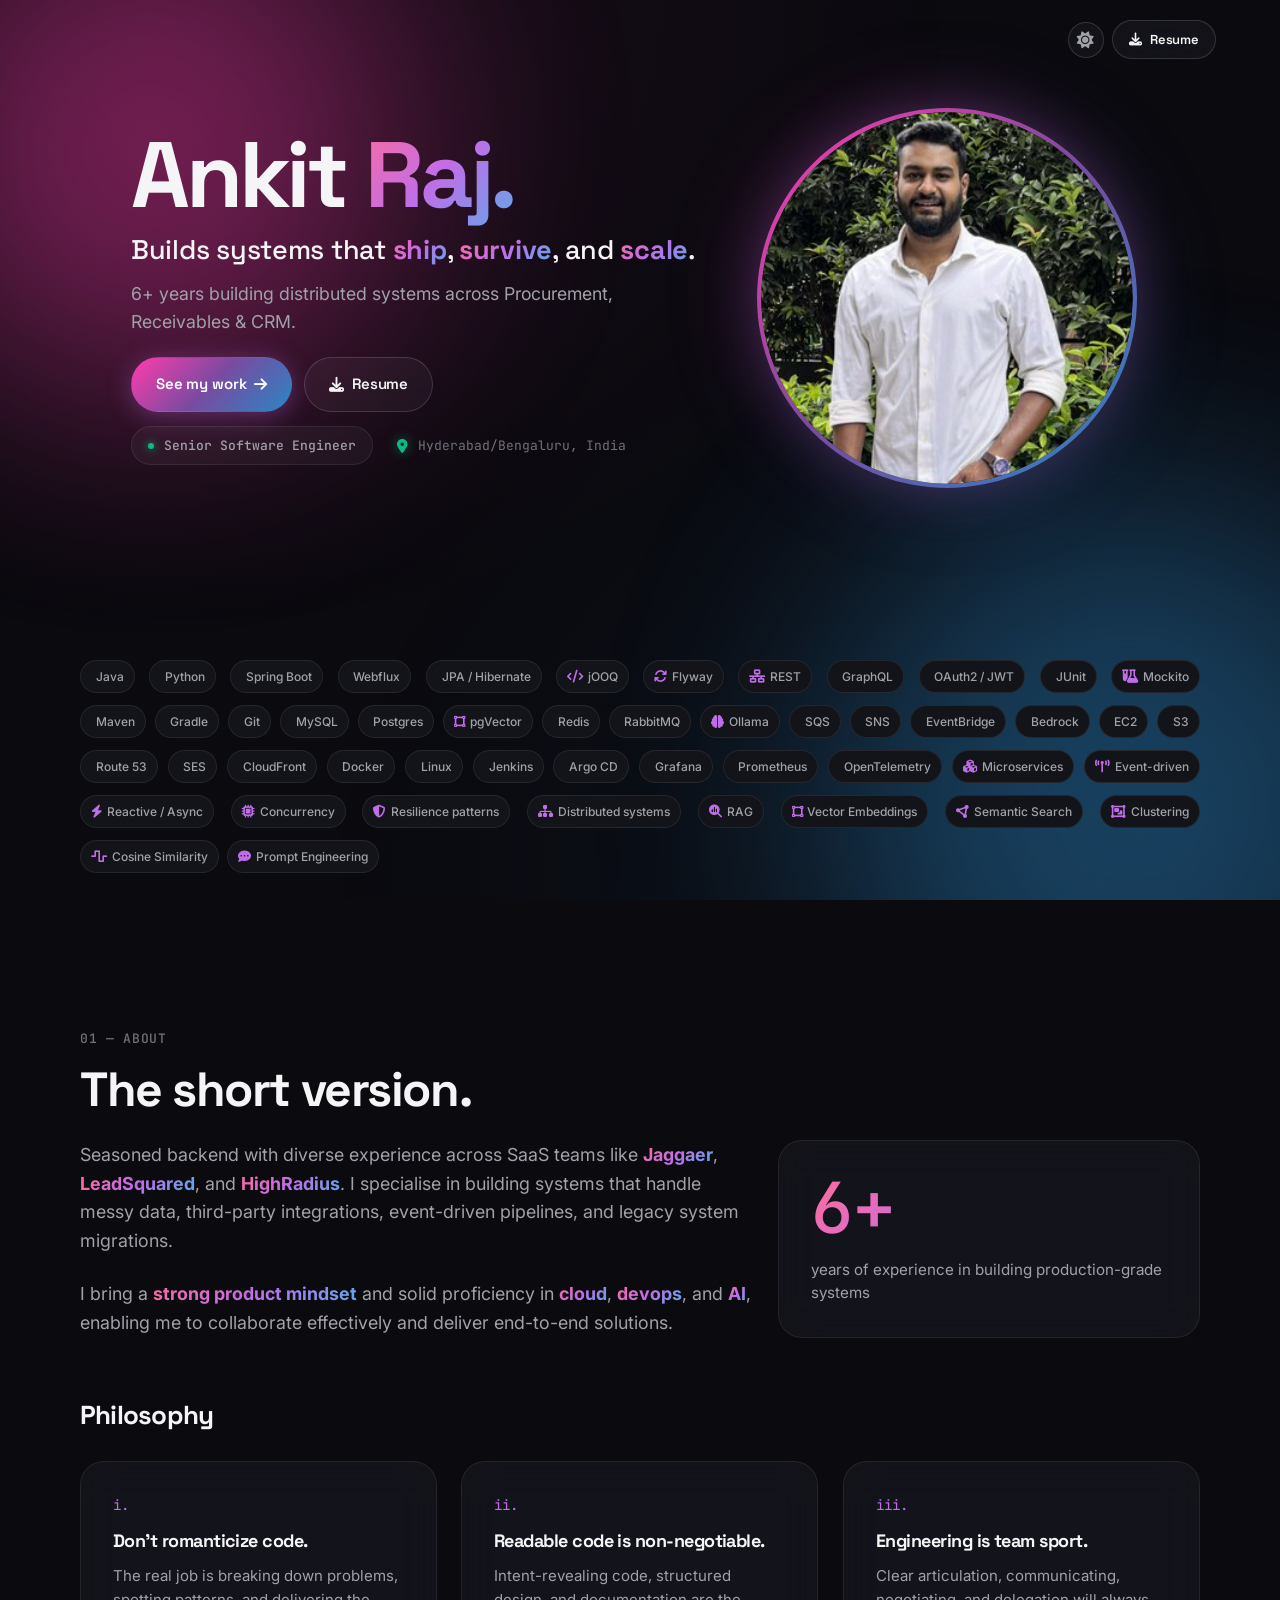
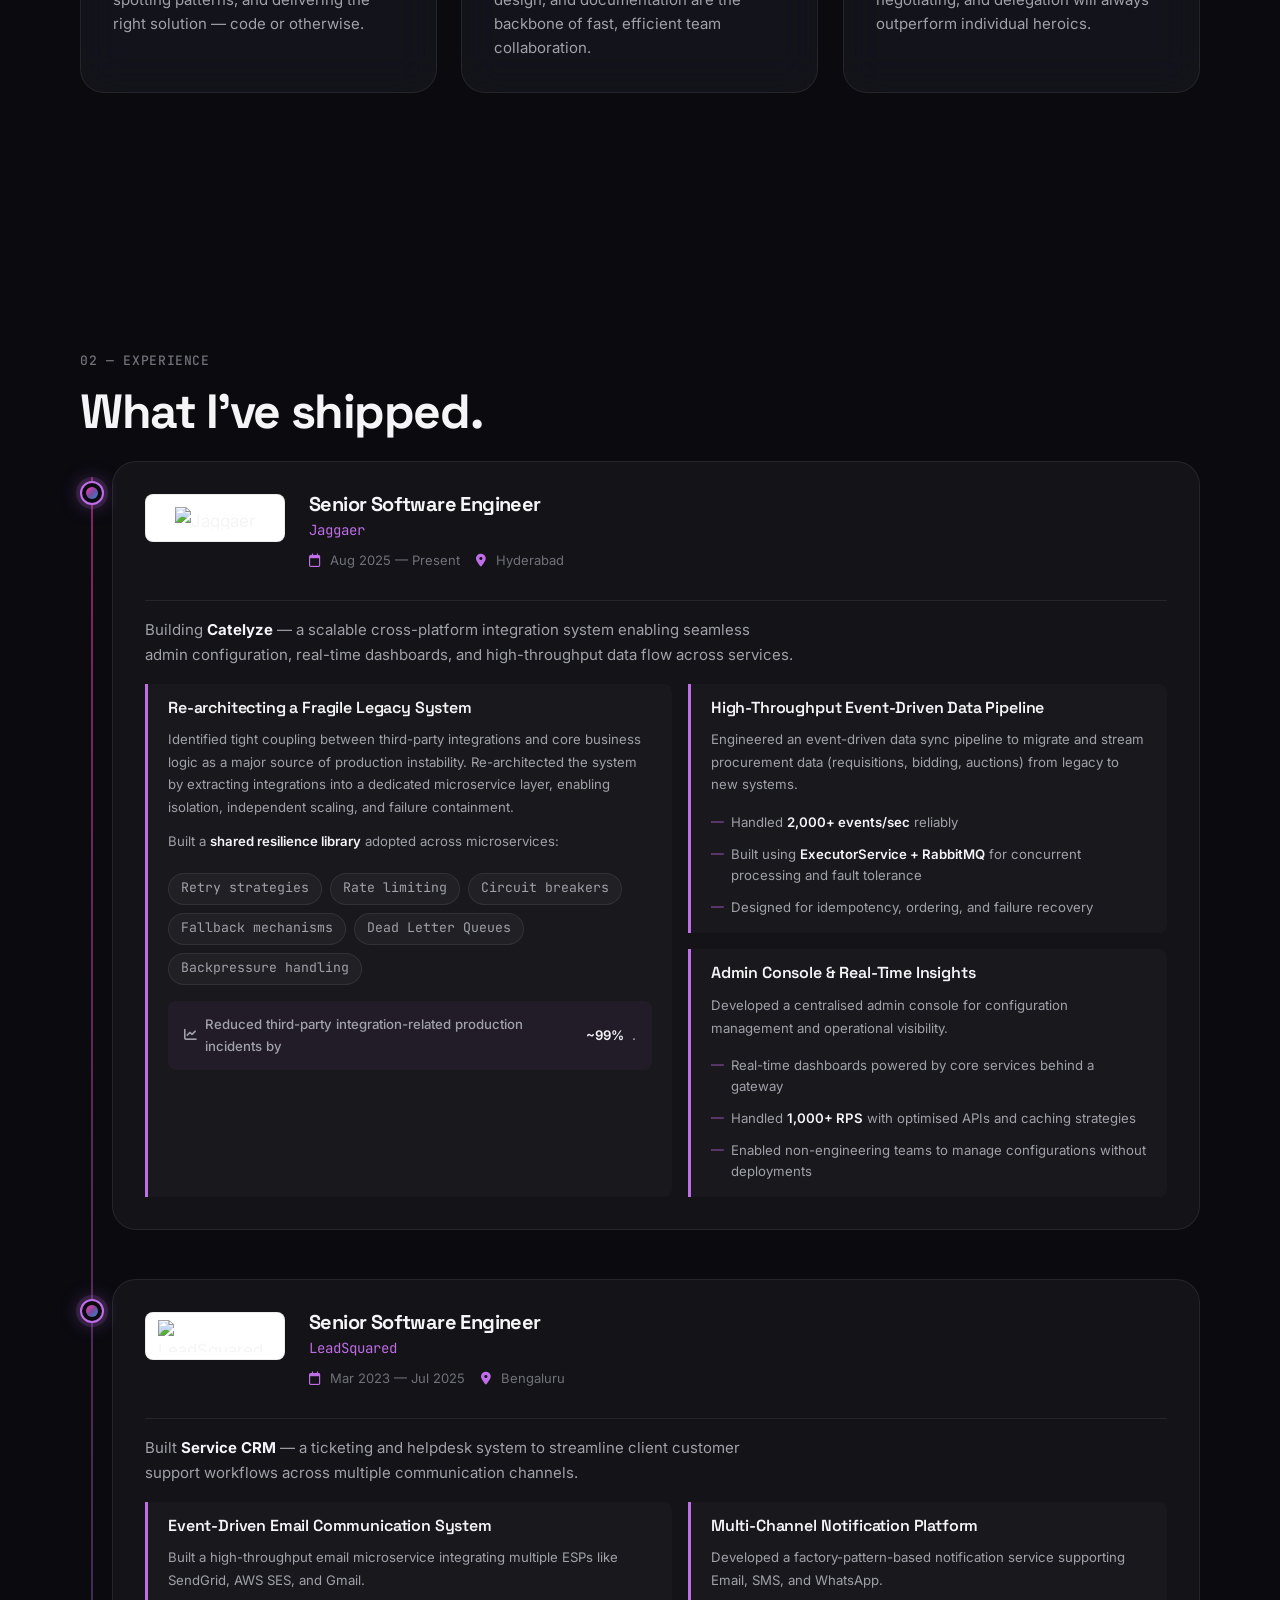
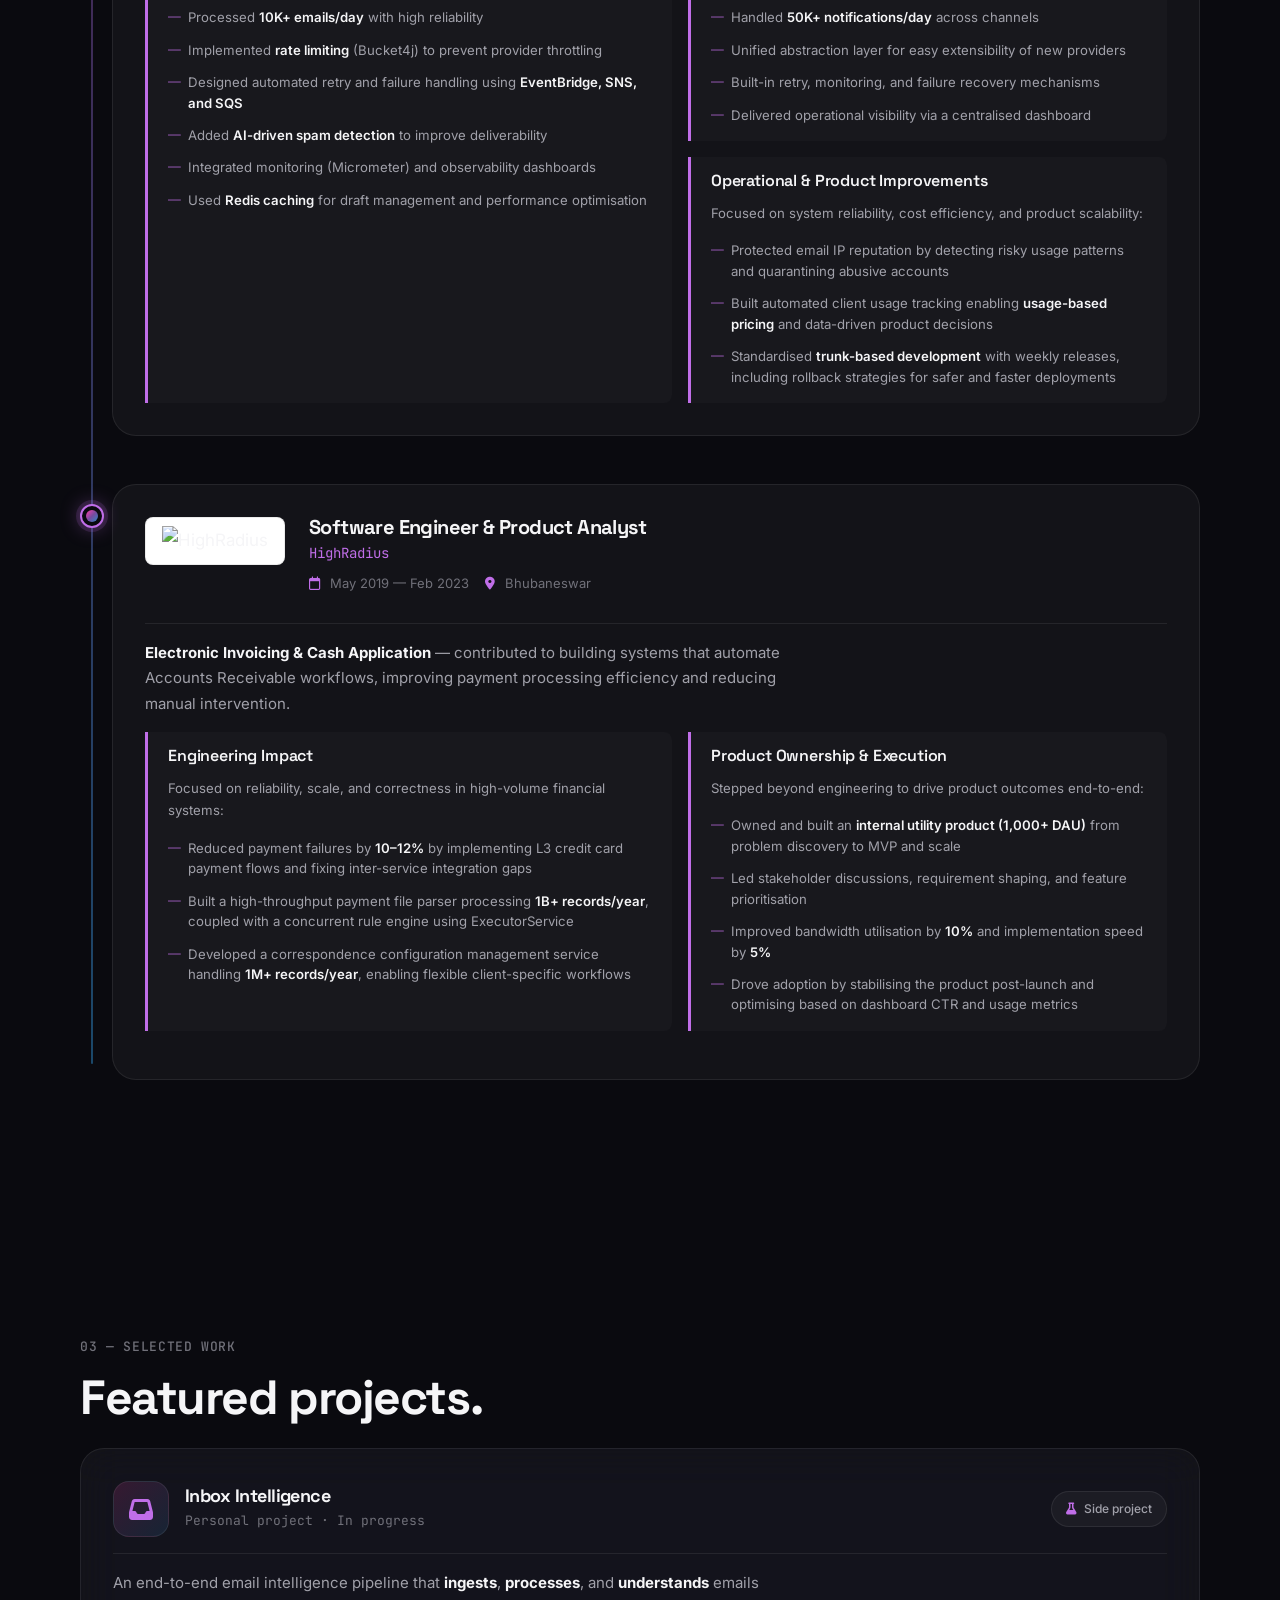
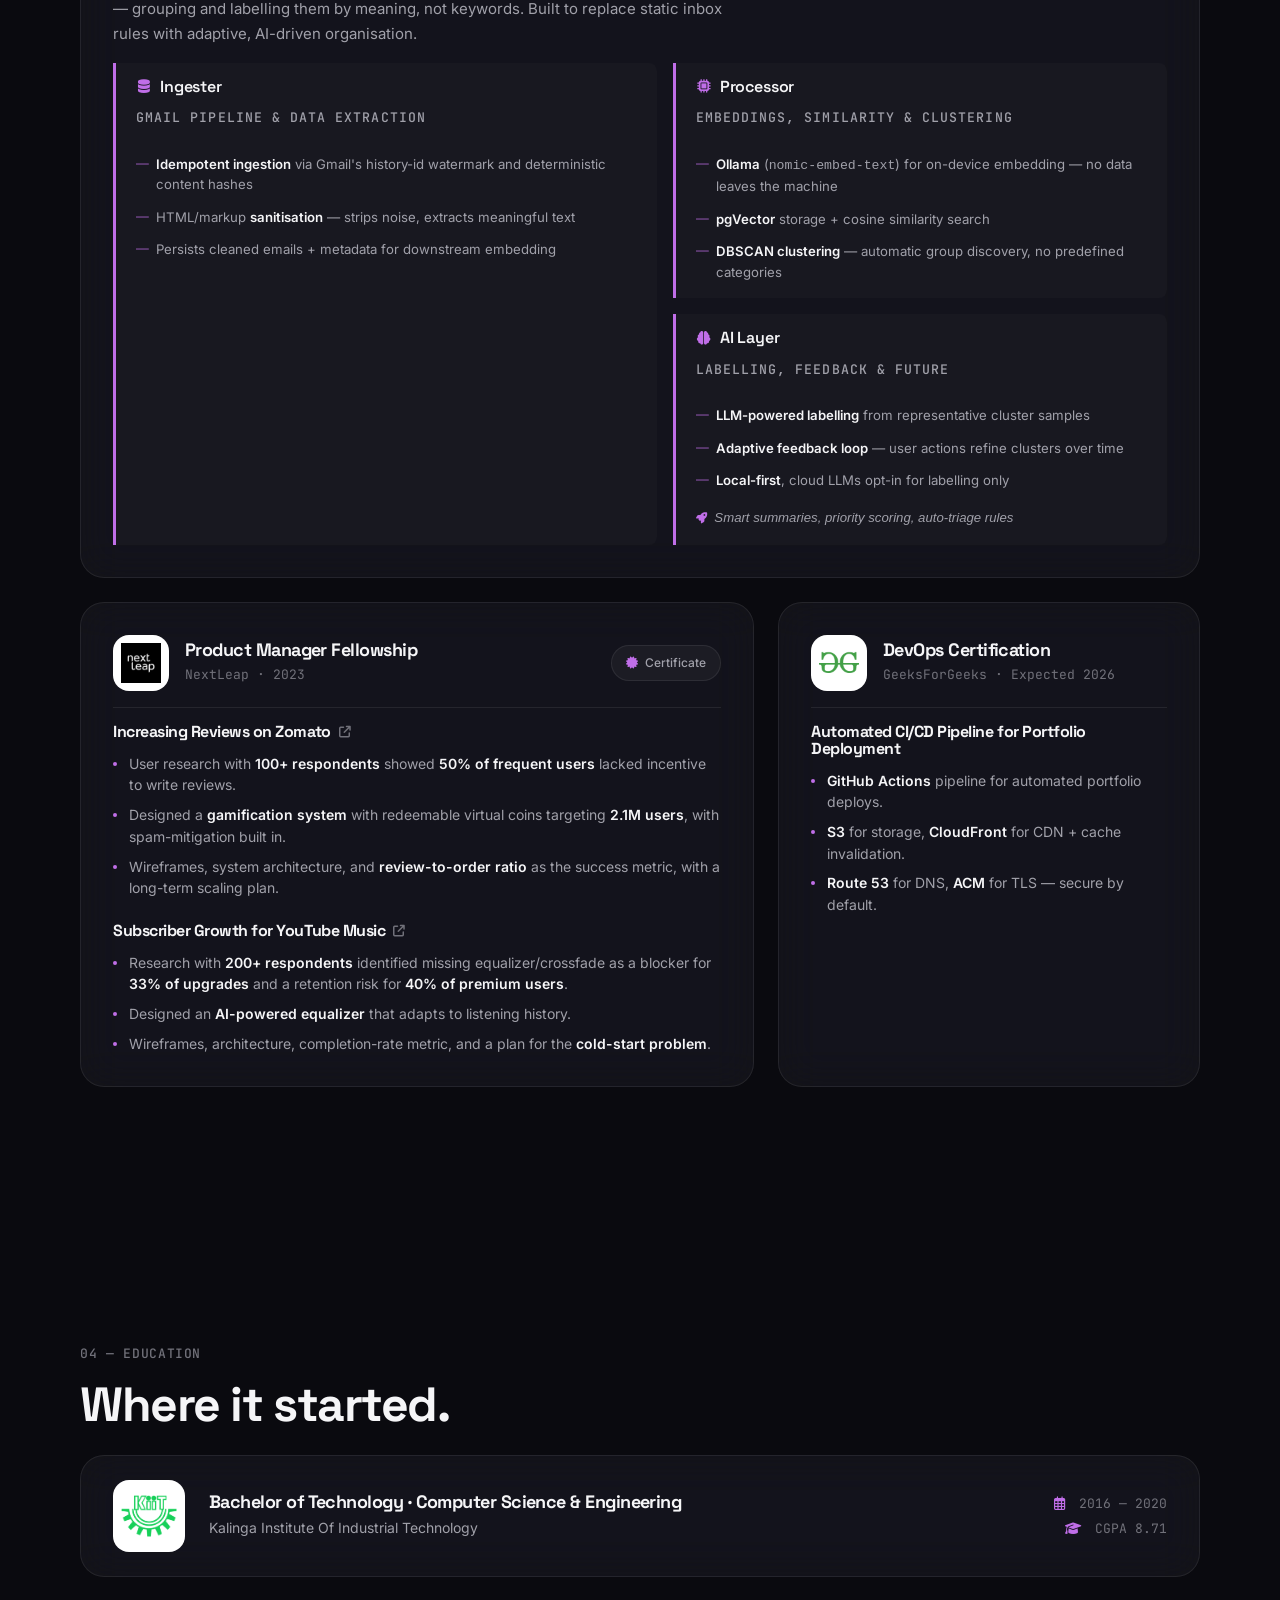
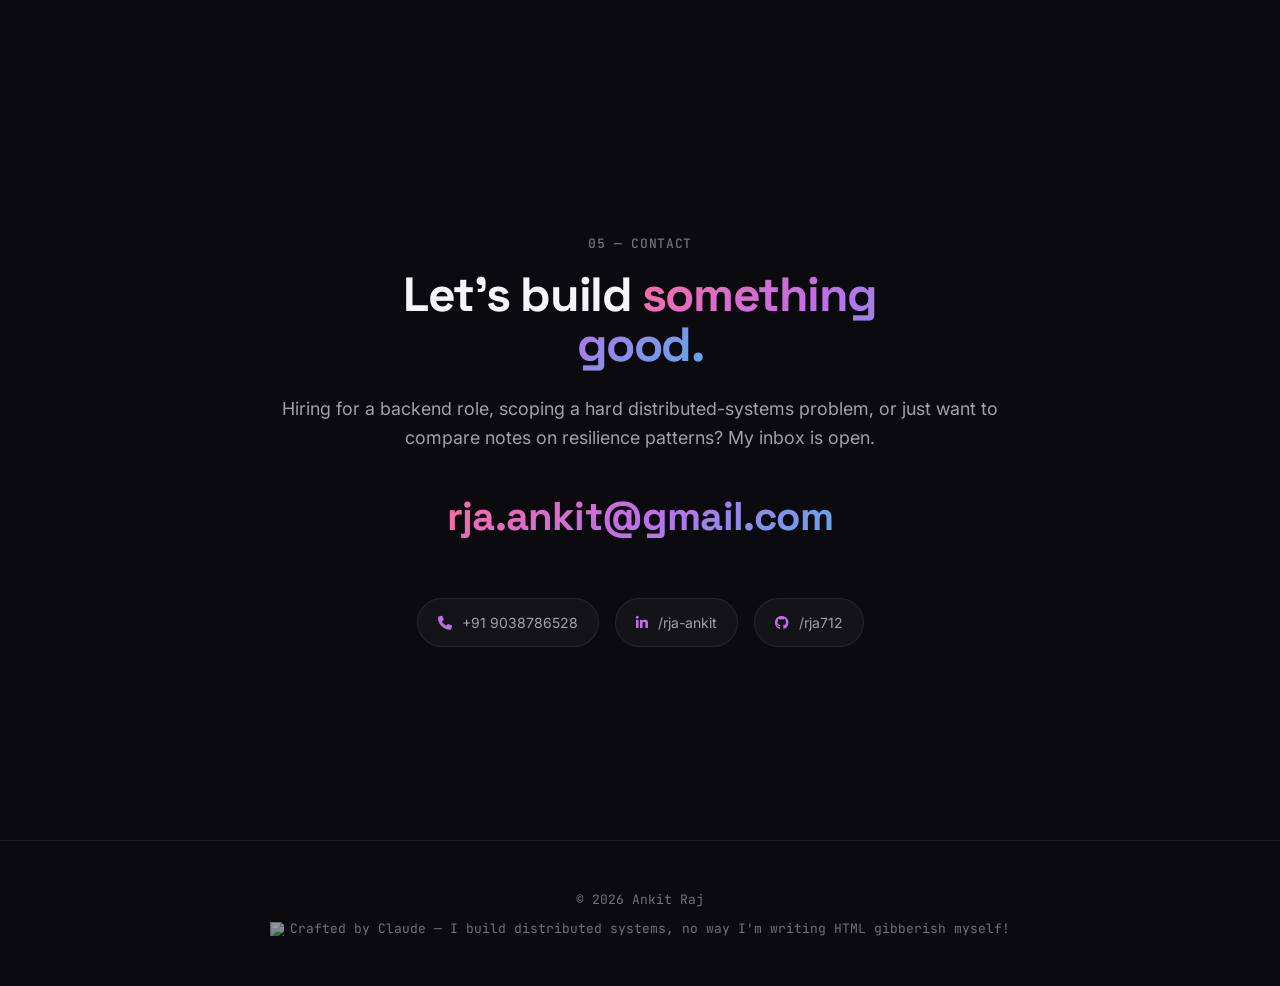
==== commit 5d66e68e: "nav push" ====
--- a/index.html
+++ b/index.html
@@ -131,8 +131,7 @@
                 <span class="skill-tag"><i aria-hidden="true" class="devicon-argocd-plain"></i>Argo CD</span>
                 <span class="skill-tag"><i aria-hidden="true" class="devicon-grafana-plain"></i>Grafana</span>
                 <span class="skill-tag"><i aria-hidden="true" class="devicon-prometheus-original"></i>Prometheus</span>
-                <span class="skill-tag"><i aria-hidden="true"
-                                           class="devicon-opentelemetry-plain"></i>OpenTelemetry</span>
+                <span class="skill-tag"><i aria-hidden="true" class="devicon-opentelemetry-plain"></i>OpenTelemetry</span>
 
                 <span class="skill-tag"><i aria-hidden="true" class="fas fa-cubes"></i>Microservices</span>
                 <span class="skill-tag"><i aria-hidden="true" class="fas fa-tower-broadcast"></i>Event-driven</span>
@@ -148,7 +147,6 @@
                 <span class="skill-tag"><i aria-hidden="true" class="fas fa-circle-nodes"></i>Semantic Search</span>
                 <span class="skill-tag"><i aria-hidden="true" class="fas fa-object-group"></i>Clustering</span>
                 <span class="skill-tag"><i aria-hidden="true" class="fas fa-wave-square"></i>Cosine Similarity</span>
-                <span class="skill-tag"><i aria-hidden="true" class="fas fa-link"></i>LangChain</span>
                 <span class="skill-tag"><i aria-hidden="true" class="fas fa-comment-dots"></i>Prompt Engineering</span>
 
             </div>
@@ -212,17 +210,19 @@
     <section class="section" id="experience">
         <div class="container">
             <p class="section-eyebrow" data-reveal="up">02 — Experience</p>
-            <h2 class="section-title" data-reveal="up" style="--delay:80ms">Where I've shipped.</h2>
+            <h2 class="section-title" data-reveal="up" style="--delay:80ms">What I've shipped.</h2>
 
             <div class="timeline">
 
+                <!-- ── Jaggaer ── -->
                 <article class="timeline-item" data-reveal="up">
                     <div aria-hidden="true" class="timeline-dot"></div>
                     <div class="timeline-card glass">
                         <header class="timeline-head">
-                            <a aria-label="Jaggaer website" class="company-logo company-logo-text" href="https://www.jaggaer.com/"
+                            <a aria-label="Jaggaer website" class="company-logo" href="https://www.jaggaer.com/"
                                rel="noopener noreferrer" target="_blank">
-                                <span aria-hidden="true">J</span>
+                                <img src="https://www.jaggaer.com/wp-content/uploads/JAGGAER-Logo-Red.png" alt="Jaggaer"
+                                    width="140" height="40" loading="lazy" decoding="async">
                             </a>
                             <div class="timeline-meta">
                                 <h3 class="role">Senior Software Engineer</h3>
@@ -231,65 +231,66 @@
                                     <span><i aria-hidden="true" class="far fa-calendar"></i> Aug 2025 — Present</span>
                                     <span><i aria-hidden="true" class="fas fa-map-marker-alt"></i> Hyderabad</span>
                                 </p>
-                                <p class="role-summary">Building Catelyze, a cross-platform integration system
-                                    powering admin configuration, real-time dashboards, and secure communication
-                                    for enterprise procurement.</p>
                             </div>
                         </header>
 
-                        <div class="achievements">
-                            <div class="achievement-col">
-                                <h4 class="achievement-title">What I built</h4>
+                        <p class="exp-headline">Building <strong>Catelyze</strong> — a scalable cross-platform
+                            integration system enabling seamless admin configuration, real-time dashboards, and
+                            high-throughput data flow across services.</p>
+
+                        <div class="project-grid">
+                            <div class="exp-block">
+                                <h4 class="exp-block-title">Re-architecting a Fragile Legacy System</h4>
+                                <p>Identified tight coupling between third-party integrations and core business
+                                    logic as a major source of production instability. Re-architected the system by
+                                    extracting integrations into a dedicated microservice layer, enabling isolation,
+                                    independent scaling, and failure containment.</p>
+                                <p>Built a <strong>shared resilience library</strong> adopted across microservices:</p>
+                                <ul class="exp-tags">
+                                    <li>Retry strategies</li>
+                                    <li>Rate limiting</li>
+                                    <li>Circuit breakers</li>
+                                    <li>Fallback mechanisms</li>
+                                    <li>Dead Letter Queues</li>
+                                    <li>Backpressure handling</li>
+                                </ul>
+                                <p class="exp-impact"><i aria-hidden="true" class="fas fa-chart-line"></i>
+                                    Reduced third-party integration-related production incidents by <strong>~99%</strong>.</p>
+                            </div>
+
+                            <div class="exp-block">
+                                <h4 class="exp-block-title">High-Throughput Event-Driven Data Pipeline</h4>
+                                <p>Engineered an event-driven data sync pipeline to migrate and stream
+                                    procurement data (requisitions, bidding, auctions) from legacy to new systems.</p>
                                 <ul>
-                                    <li>Re-architected <strong>third-party integrations</strong>
-                                        (Carbmee, Trustpair, Veem) into a dedicated microservice — phased
-                                        rollout with <strong>zero downtime</strong>.
-                                    </li>
-                                    <li>Built an <strong>event-driven datasync pipeline</strong> streaming
-                                        procurement data (requisitions, bidding, auction events) from a legacy
-                                        system to the new platform at <strong>2,000+ events/sec</strong>.
-                                    </li>
-                                    <li>Shipped an <strong>admin console</strong> + real-time insights
-                                        dashboard sitting behind a unified gateway handling
-                                        <strong>1,000+ RPS</strong>.
-                                    </li>
-                                </ul>
-                            </div>
-                            <div class="achievement-col">
-                                <h4 class="achievement-title">Architecture &amp; impact</h4>
+                                    <li>Handled <strong>2,000+ events/sec</strong> reliably</li>
+                                    <li>Built using <strong>ExecutorService + RabbitMQ</strong> for concurrent processing and fault tolerance</li>
+                                    <li>Designed for idempotency, ordering, and failure recovery</li>
+                                </ul>
+                            </div>
+
+                            <div class="exp-block">
+                                <h4 class="exp-block-title">Admin Console &amp; Real-Time Insights</h4>
+                                <p>Developed a centralised admin console for configuration management and operational visibility.</p>
                                 <ul>
-                                    <li>Authored a <strong>shared resilience library</strong> — retry,
-                                        rate-limiter, circuit-breaker, fallback, DLQ, and backpressure —
-                                        built on bucket4j, resilience4j, and RabbitMQ. Reused across services.
-                                    </li>
-                                    <li><strong>100% reduction</strong> in third-party-integration production
-                                        incidents after the migration.
-                                    </li>
-                                    <li>Decoupled integration logic from core business workflows, restoring
-                                        readability and aligning the codebase to <strong>SOLID principles</strong>.
-                                    </li>
-                                </ul>
-                            </div>
-                            <div class="achievement-col">
-                                <h4 class="achievement-title">Tech</h4>
-                                <ul>
-                                    <li>Java, Spring Boot, JPA, GraphQL, MySQL</li>
-                                    <li>RabbitMQ, ExecutorService, resilience4j, bucket4j</li>
-                                    <li>JUnit, Mockito, Docker, Argo CD</li>
+                                    <li>Real-time dashboards powered by core services behind a gateway</li>
+                                    <li>Handled <strong>1,000+ RPS</strong> with optimised APIs and caching strategies</li>
+                                    <li>Enabled non-engineering teams to manage configurations without deployments</li>
                                 </ul>
                             </div>
                         </div>
                     </div>
                 </article>
 
+                <!-- ── LeadSquared ── -->
                 <article class="timeline-item" data-reveal="up">
                     <div aria-hidden="true" class="timeline-dot"></div>
                     <div class="timeline-card glass">
                         <header class="timeline-head">
                             <a aria-label="LeadSquared website" class="company-logo" href="https://www.leadsquared.com/"
                                rel="noopener noreferrer" target="_blank">
-                                <img alt="LeadSquared" decoding="async" height="80" loading="lazy"
-                                     src="images/lsq.png" width="80">
+                                <img src="https://www.leadsquared.com/wp-content/uploads/2023/12/340-x-156-300x138-1.png" alt="LeadSquared"
+                                    width="140" height="40" loading="lazy" decoding="async">
                             </a>
                             <div class="timeline-meta">
                                 <h3 class="role">Senior Software Engineer</h3>
@@ -298,65 +299,60 @@
                                     <span><i aria-hidden="true" class="far fa-calendar"></i> Mar 2023 — Jul 2025</span>
                                     <span><i aria-hidden="true" class="fas fa-map-marker-alt"></i> Bengaluru</span>
                                 </p>
-                                <p class="role-summary">One of the founding engineers of an AI-enabled
-                                    Service CRM — a ticketing and helpdesk platform built to streamline
-                                    customer support for thousands of clients.</p>
                             </div>
                         </header>
 
-                        <div class="achievements">
-                            <div class="achievement-col">
-                                <h4 class="achievement-title">What I built</h4>
+                        <p class="exp-headline">Built <strong>Service CRM</strong> — a ticketing and helpdesk
+                            system to streamline client customer support workflows across multiple communication channels.</p>
+
+                        <div class="project-grid">
+                            <div class="exp-block">
+                                <h4 class="exp-block-title">Event-Driven Email Communication System</h4>
+                                <p>Built a high-throughput email microservice integrating multiple ESPs like
+                                    SendGrid, AWS SES, and Gmail.</p>
                                 <ul>
-                                    <li>An <strong>email service microservice</strong> integrated with
-                                        SendGrid, SES, Gmail, and Outlook — <strong>10K+ emails/day</strong>
-                                        with an automated integration API.
-                                    </li>
-                                    <li>A <strong>multi-channel notification service</strong> (Email, SMS,
-                                        WhatsApp) built on the factory pattern, with monitoring and automated
-                                        retries — <strong>50K+ notifications/day</strong>.
-                                    </li>
-                                    <li>An <strong>email metrics portal</strong> + SOPs that protect shared
-                                        IP reputation by quarantining risky client activity.
-                                    </li>
-                                </ul>
-                            </div>
-                            <div class="achievement-col">
-                                <h4 class="achievement-title">Architecture &amp; impact</h4>
+                                    <li>Processed <strong>10K+ emails/day</strong> with high reliability</li>
+                                    <li>Implemented <strong>rate limiting</strong> (Bucket4j) to prevent provider throttling</li>
+                                    <li>Designed automated retry and failure handling using <strong>EventBridge, SNS, and SQS</strong></li>
+                                    <li>Added <strong>AI-driven spam detection</strong> to improve deliverability</li>
+                                    <li>Integrated monitoring (Micrometer) and observability dashboards</li>
+                                    <li>Used <strong>Redis caching</strong> for draft management and performance optimisation</li>
+                                </ul>
+                            </div>
+
+                            <div class="exp-block">
+                                <h4 class="exp-block-title">Multi-Channel Notification Platform</h4>
+                                <p>Developed a factory-pattern-based notification service supporting Email, SMS, and WhatsApp.</p>
                                 <ul>
-                                    <li>Layered <strong>rate limiting</strong> (Bucket4j),
-                                        <strong>AI-driven spam detection</strong> (AWS Bedrock),
-                                        <strong>Redis-backed draft caching</strong>, and SQS + EventBridge
-                                        retries to deliver high-throughput concurrency.
-                                    </li>
-                                    <li>Standardised <strong>trunk-based development</strong> with weekly
-                                        releases and rollback playbooks — faster, safer deploys.
-                                    </li>
-                                    <li>Led a <strong>cross-region environment migration</strong> with the
-                                        DevOps team — <strong>zero downtime</strong>. Mentored 3 interns.
-                                    </li>
-                                </ul>
-                            </div>
-                            <div class="achievement-col">
-                                <h4 class="achievement-title">Tech</h4>
+                                    <li>Handled <strong>50K+ notifications/day</strong> across channels</li>
+                                    <li>Unified abstraction layer for easy extensibility of new providers</li>
+                                    <li>Built-in retry, monitoring, and failure recovery mechanisms</li>
+                                    <li>Delivered operational visibility via a centralised dashboard</li>
+                                </ul>
+                            </div>
+
+                            <div class="exp-block">
+                                <h4 class="exp-block-title">Operational &amp; Product Improvements</h4>
+                                <p>Focused on system reliability, cost efficiency, and product scalability:</p>
                                 <ul>
-                                    <li>Java, Spring Boot, Bucket4j, Micrometer</li>
-                                    <li>AWS SES, SQS, EventBridge, Bedrock, EC2</li>
-                                    <li>Redis, MySQL, Jenkins, Argo CD, Python</li>
+                                    <li>Protected email IP reputation by detecting risky usage patterns and quarantining abusive accounts</li>
+                                    <li>Built automated client usage tracking enabling <strong>usage-based pricing</strong> and data-driven product decisions</li>
+                                    <li>Standardised <strong>trunk-based development</strong> with weekly releases, including rollback strategies for safer and faster deployments</li>
                                 </ul>
                             </div>
                         </div>
                     </div>
                 </article>
 
+                <!-- ── HighRadius ── -->
                 <article class="timeline-item" data-reveal="up">
                     <div aria-hidden="true" class="timeline-dot"></div>
                     <div class="timeline-card glass">
                         <header class="timeline-head">
                             <a aria-label="HighRadius website" class="company-logo" href="https://www.highradius.com/"
                                rel="noopener noreferrer" target="_blank">
-                                <img alt="HighRadius" decoding="async" height="80" loading="lazy"
-                                     src="images/hrc.jpg" width="80">
+                                <img src="https://cdn.highradius.com/wp-content/uploads/2024/06/HighRadius-Updated.svg" alt="HighRadius"
+                                    width="140" height="40" loading="lazy" decoding="async">
                             </a>
                             <div class="timeline-meta">
                                 <h3 class="role">Software Engineer &amp; Product Analyst</h3>
@@ -365,49 +361,32 @@
                                     <span><i aria-hidden="true" class="far fa-calendar"></i> May 2019 — Feb 2023</span>
                                     <span><i aria-hidden="true" class="fas fa-map-marker-alt"></i> Bhubaneswar</span>
                                 </p>
-                                <p class="role-summary">Built Electronic Invoicing and Cash Application
-                                    — payment processing and reconciliation systems automating accounts
-                                    receivable for global enterprises.</p>
                             </div>
                         </header>
 
-                        <div class="achievements">
-                            <div class="achievement-col">
-                                <h4 class="achievement-title">What I built</h4>
+                        <p class="exp-headline"><strong>Electronic Invoicing &amp; Cash Application</strong>
+                            — contributed to building systems that automate Accounts Receivable workflows,
+                            improving payment processing efficiency and reducing manual intervention.</p>
+
+                        <div class="project-grid">
+                            <div class="exp-block">
+                                <h4 class="exp-block-title">Engineering Impact</h4>
+                                <p>Focused on reliability, scale, and correctness in high-volume financial systems:</p>
                                 <ul>
-                                    <li>A <strong>payment file processor &amp; parser</strong> handling
-                                        <strong>1B+ records/year</strong>, paired with a concurrent
-                                        <strong>rule engine</strong> built on ExecutorService.
-                                    </li>
-                                    <li>An intelligent <strong>L3 credit-card payment</strong> flow and
-                                        tightened inter-service integration that
-                                        <strong>cut payment failures by 10–12%</strong>.
-                                    </li>
-                                    <li>A <strong>correspondence configuration management service</strong>
-                                        (CRUD) handling <strong>1M+ records/year</strong>.
-                                    </li>
-                                </ul>
-                            </div>
-                            <div class="achievement-col">
-                                <h4 class="achievement-title">Product ownership</h4>
+                                    <li>Reduced payment failures by <strong>10–12%</strong> by implementing L3 credit card payment flows and fixing inter-service integration gaps</li>
+                                    <li>Built a high-throughput payment file parser processing <strong>1B+ records/year</strong>, coupled with a concurrent rule engine using ExecutorService</li>
+                                    <li>Developed a correspondence configuration management service handling <strong>1M+ records/year</strong>, enabling flexible client-specific workflows</li>
+                                </ul>
+                            </div>
+
+                            <div class="exp-block">
+                                <h4 class="exp-block-title">Product Ownership &amp; Execution</h4>
+                                <p>Stepped beyond engineering to drive product outcomes end-to-end:</p>
                                 <ul>
-                                    <li>Owned an <strong>internal utility product (1,000+ DAU)</strong>
-                                        end-to-end — stakeholder discovery, roadmap, MVP, and adoption.
-                                    </li>
-                                    <li><strong>+10% bandwidth utilisation</strong> and
-                                        <strong>+5% implementation speed</strong> across the delivery org.
-                                    </li>
-                                    <li>Drove adoption by tracking <strong>dashboard CTR</strong> and
-                                        iterating on the gaps it surfaced.
-                                    </li>
-                                </ul>
-                            </div>
-                            <div class="achievement-col">
-                                <h4 class="achievement-title">Tech</h4>
-                                <ul>
-                                    <li>Java, Spring, Hibernate, ExecutorService</li>
-                                    <li>MySQL, Redis, REST</li>
-                                    <li>Bash, Git, Jenkins</li>
+                                    <li>Owned and built an <strong>internal utility product (1,000+ DAU)</strong> from problem discovery to MVP and scale</li>
+                                    <li>Led stakeholder discussions, requirement shaping, and feature prioritisation</li>
+                                    <li>Improved bandwidth utilisation by <strong>10%</strong> and implementation speed by <strong>5%</strong></li>
+                                    <li>Drove adoption by stabilising the product post-launch and optimising based on dashboard CTR and usage metrics</li>
                                 </ul>
                             </div>
                         </div>
@@ -439,67 +418,48 @@
                                 Side project
                             </span>
                     </header>
-                    <div class="project-list">
-                        <article class="project-item">
-                            <h4>The problem</h4>
+
+                    <p class="exp-headline">An end-to-end email intelligence pipeline that
+                        <strong>ingests</strong>, <strong>processes</strong>, and <strong>understands</strong>
+                        emails — grouping and labelling them by meaning, not keywords. Built to replace
+                        static inbox rules with adaptive, AI-driven organisation.</p>
+
+                    <div class="project-grid">
+                        <div class="exp-block">
+                            <h4 class="exp-block-title"><i aria-hidden="true" class="fas fa-database"></i> Ingester</h4>
+                            <p class="exp-block-sub">Gmail Pipeline &amp; Data Extraction</p>
                             <ul>
-                                <li>Personal inboxes drown in <strong>job alerts, banking, OTPs,
-                                    promotions, and newsletters</strong>. Built-in labels are static and
-                                    don't learn from how you actually triage.
-                                </li>
-                                <li>I wanted a system that could <strong>read, group, and label emails
-                                    by meaning</strong> — not by sender or subject keywords — and adapt
-                                    as I gave it feedback.
-                                </li>
+                                <li><strong>Idempotent ingestion</strong> via Gmail's history-id watermark
+                                    and deterministic content hashes</li>
+                                <li>HTML/markup <strong>sanitisation</strong> — strips noise,
+                                    extracts meaningful text</li>
+                                <li>Persists cleaned emails + metadata for downstream embedding</li>
                             </ul>
-                        </article>
-                        <article class="project-item">
-                            <h4>What I'm building</h4>
+                        </div>
+
+                        <div class="exp-block">
+                            <h4 class="exp-block-title"><i aria-hidden="true" class="fas fa-microchip"></i> Processor</h4>
+                            <p class="exp-block-sub">Embeddings, Similarity &amp; Clustering</p>
                             <ul>
-                                <li>A <strong>Spring Boot pipeline</strong> that pulls emails over the
-                                    Gmail API, sanitises HTML/markup down to clean text, and persists
-                                    the result alongside its embedding vector.
-                                </li>
-                                <li>An <strong>embedding + clustering layer</strong> using Ollama
-                                    (<code>nomic-embed-text</code>) for vectors, <strong>pgvector</strong>
-                                    for storage, and cosine similarity + DBSCAN for auto-grouping.
-                                </li>
-                                <li>An <strong>LLM labelling stage</strong> that names each cluster from
-                                    a handful of representative samples, then assigns the label back to
-                                    every member email.
-                                </li>
-                                <li>A <strong>feedback loop</strong>: user actions (move, mark
-                                    important, mark spam) feed back into cluster boundaries and label
-                                    quality over time.
-                                </li>
+                                <li><strong>Ollama</strong> (<code>nomic-embed-text</code>) for on-device
+                                    embedding — no data leaves the machine</li>
+                                <li><strong>pgVector</strong> storage + cosine similarity search</li>
+                                <li><strong>DBSCAN clustering</strong> — automatic group discovery,
+                                    no predefined categories</li>
                             </ul>
-                        </article>
-                        <article class="project-item">
-                            <h4>Architecture thinking</h4>
+                        </div>
+
+                        <div class="exp-block">
+                            <h4 class="exp-block-title"><i aria-hidden="true" class="fas fa-brain"></i> AI Layer</h4>
+                            <p class="exp-block-sub">Labelling, Feedback &amp; Future</p>
                             <ul>
-                                <li><strong>Pipeline, not monolith.</strong>
-                                    <code>Clean → Store → Embed → Similarity → Cluster → Label → Feedback</code> —
-                                    each stage is its own service boundary so I can swap models or
-                                    storage independently.
-                                </li>
-                                <li><strong>Local-first by default.</strong> Ollama runs the embedding
-                                    model on-device so no email content leaves the machine. Cloud LLMs
-                                    are an opt-in for the labelling stage only.
-                                </li>
-                                <li><strong>Embeddings are the source of truth.</strong> Clustering and
-                                    labels are derived state — they can be rebuilt from vectors, so
-                                    experimenting with new clustering algorithms is cheap.
-                                </li>
-                                <li><strong>Idempotent ingestion.</strong> Gmail's history-id watermark
-                                    plus deterministic content hashes mean re-runs and retries never
-                                    double-process an email.
-                                </li>
+                                <li><strong>LLM-powered labelling</strong> from representative cluster samples</li>
+                                <li><strong>Adaptive feedback loop</strong> — user actions refine clusters over time</li>
+                                <li><strong>Local-first</strong>, cloud LLMs opt-in for labelling only</li>
                             </ul>
-                            <p class="project-note">
-                                <i aria-hidden="true" class="fas fa-circle-info"></i>
-                                Architecture diagrams and a deeper walkthrough are coming soon.
-                            </p>
-                        </article>
+                            <p class="exp-block-planned"><i aria-hidden="true" class="fas fa-rocket"></i>
+                                Smart summaries, priority scoring, auto-triage rules</p>
+                        </div>
                     </div>
                 </article>
 
--- a/styles.css
+++ b/styles.css
@@ -674,8 +674,10 @@
     height: calc(100% - 8px);
     border-radius: 50%;
     object-fit: cover;
-    object-position: center 30%;
+    object-position: 50% 28%;
     background: var(--bg-elevated);
+    transform: scale(1.55);
+    clip-path: circle(32.2% at 50% 50%);
 }
 
 @keyframes floatY {
@@ -978,20 +980,21 @@
     display: flex;
     align-items: flex-start;
     gap: var(--sp-6);
-    margin-bottom: var(--sp-8);
-    padding-bottom: var(--sp-6);
+    margin-bottom: var(--sp-4);
+    padding-bottom: var(--sp-4);
     border-bottom: 1px solid var(--border-glass);
 }
 
 .company-logo {
     flex-shrink: 0;
-    width: 72px;
-    height: 72px;
+    width: 140px;
+    height: 48px;
     background: #fff;
-    border-radius: var(--r-md);
+    border-radius: var(--r-sm);
+    border: 1px solid rgba(0, 0, 0, 0.08);
     display: grid;
     place-items: center;
-    padding: 10px;
+    padding: 6px 12px;
     transition: transform var(--dur-base) var(--ease-out);
 }
 
@@ -1007,14 +1010,6 @@
     object-fit: contain;
 }
 
-.company-logo-text {
-    background: var(--gradient-brand);
-    color: #fff;
-    font-family: 'Space Grotesk', sans-serif;
-    font-weight: 700;
-    font-size: 2.25rem;
-    line-height: 1;
-}
 
 .timeline-meta {
     flex: 1;
@@ -1053,52 +1048,227 @@
     color: var(--text-secondary);
 }
 
-.achievements {
+/* -- Experience card content -- */
+.exp-sections {
+    display: flex;
+    flex-direction: column;
+    gap: var(--sp-8);
+}
+
+.exp-headline {
+    font-size: 0.9375rem;
+    line-height: 1.7;
+    color: var(--text-secondary);
+    max-width: 72ch;
+}
+
+.exp-headline strong {
+    color: var(--text-primary);
+}
+
+/* Subsection card — each project/initiative gets its own visual block */
+.exp-block {
+    display: flex;
+    flex-direction: column;
+    gap: var(--sp-3);
+    padding: var(--sp-5) var(--sp-6);
+    border-left: 3px solid var(--accent-solid);
+    background: rgba(255, 255, 255, 0.02);
+    border-radius: 0 var(--r-sm) var(--r-sm) 0;
+}
+
+.exp-block-title {
+    font-family: 'Space Grotesk', sans-serif;
+    font-size: 1.0625rem;
+    font-weight: 600;
+    color: var(--text-primary);
+    letter-spacing: -0.01em;
+}
+
+.exp-block > p {
+    font-size: 0.9rem;
+    line-height: 1.7;
+    color: var(--text-secondary);
+    max-width: 68ch;
+}
+
+.exp-block > p strong {
+    color: var(--text-primary);
+    font-weight: 600;
+}
+
+.exp-block ul {
+    display: flex;
+    flex-direction: column;
+    gap: var(--sp-3);
+    margin-top: var(--sp-1);
+}
+
+.exp-block li {
+    font-size: 0.9rem;
+    line-height: 1.65;
+    color: var(--text-secondary);
+    padding-left: 1.25rem;
+    position: relative;
+}
+
+.exp-block li::before {
+    content: '—';
+    position: absolute;
+    left: 0;
+    top: 0;
+    color: var(--accent-solid);
+    font-size: 0.8rem;
+    opacity: 0.7;
+}
+
+.exp-block li strong {
+    color: var(--text-primary);
+    font-weight: 600;
+}
+
+/* Inline tag-style list (resilience library etc.) */
+.exp-block ul.exp-tags {
+    display: flex;
+    flex-direction: row;
+    flex-wrap: wrap;
+    gap: var(--sp-2);
+    list-style: none;
+    padding: 0;
+    margin-top: var(--sp-2);
+}
+
+.exp-tags li {
+    padding: 0.3rem 0.75rem;
+    padding-left: 0.75rem;
+    font-size: 0.75rem;
+    font-family: 'JetBrains Mono', monospace;
+    color: var(--text-secondary);
+    background: var(--bg-glass);
+    border: 1px solid var(--border-glass);
+    border-radius: var(--r-pill);
+}
+
+.exp-block .exp-tags li::before {
+    display: none;
+}
+
+/* Impact callout */
+.exp-impact {
+    font-size: 0.9rem;
+    font-weight: 500;
+    color: var(--accent-solid);
+    margin-top: var(--sp-1);
+    padding: var(--sp-3) var(--sp-4);
+    background: rgba(192, 110, 232, 0.06);
+    border-radius: var(--r-sm);
+    display: inline-flex;
+    align-items: center;
+    gap: var(--sp-2);
+}
+
+.exp-impact i {
+    font-size: 0.8rem;
+}
+
+.exp-impact strong {
+    color: var(--text-primary);
+}
+
+[data-theme="light"] .exp-block {
+    background: rgba(0, 0, 0, 0.02);
+}
+
+[data-theme="light"] .exp-impact {
+    background: rgba(192, 110, 232, 0.08);
+}
+
+/* -- Project grid (1 large left + stacked right) -- */
+.project-grid {
     display: grid;
-    grid-template-columns: repeat(3, 1fr);
-    gap: var(--sp-6);
-}
-
-.achievement-col h4.achievement-title {
+    grid-template-columns: 1.1fr 1fr;
+    grid-template-rows: auto auto;
+    gap: var(--sp-4);
+    margin-top: var(--sp-4);
+}
+
+.project-grid > :first-child {
+    grid-area: 1 / 1 / 3 / 2;
+}
+
+.project-grid > :nth-child(2) {
+    grid-area: 1 / 2 / 2 / 3;
+}
+
+.project-grid > :nth-child(3) {
+    grid-area: 2 / 2 / 3 / 3;
+}
+
+/* 2-child grids: side by side, no row span */
+.project-grid > :first-child:nth-last-child(2) {
+    grid-area: auto;
+}
+
+.project-grid > :nth-child(2):last-child {
+    grid-area: auto;
+}
+
+.project-grid .exp-block {
+    padding: var(--sp-4) var(--sp-5);
+    border-left: 3px solid var(--accent-solid);
+    background: rgba(255, 255, 255, 0.02);
+    border-radius: 0 var(--r-sm) var(--r-sm) 0;
+}
+
+[data-theme="light"] .project-grid .exp-block {
+    background: rgba(0, 0, 0, 0.02);
+}
+
+.project-grid .exp-block-title {
+    font-size: 1rem;
+    display: flex;
+    align-items: center;
+    gap: var(--sp-2);
+}
+
+.project-grid .exp-block-title i {
+    color: var(--accent-solid);
+    font-size: 0.85rem;
+    width: 1rem;
+    text-align: center;
+}
+
+.exp-block-sub {
     font-family: 'JetBrains Mono', monospace;
-    font-size: 0.6875rem;
+    font-size: 0.7rem;
     font-weight: 500;
     color: var(--text-muted);
     text-transform: uppercase;
-    letter-spacing: 0.1em;
-    margin-bottom: var(--sp-3);
-    padding-bottom: var(--sp-2);
-    border-bottom: 1px solid var(--border-glass);
-}
-
-.achievement-col ul {
-    display: flex;
-    flex-direction: column;
-    gap: var(--sp-3);
-}
-
-.achievement-col li {
-    font-size: 0.875rem;
+    letter-spacing: 0.08em;
+    margin-bottom: var(--sp-2);
+}
+
+.project-grid .exp-block li {
+    font-size: 0.825rem;
     line-height: 1.55;
-    color: var(--text-secondary);
-    padding-left: var(--sp-4);
-    position: relative;
-}
-
-.achievement-col li::before {
-    content: '';
-    position: absolute;
-    left: 0;
-    top: 9px;
-    width: 4px;
-    height: 4px;
-    border-radius: 50%;
-    background: var(--accent-solid);
-}
-
-.achievement-col li strong {
-    color: var(--text-primary);
-    font-weight: 600;
+}
+
+.project-grid .exp-block > p {
+    font-size: 0.825rem;
+}
+
+.exp-block-planned {
+    font-size: 0.8rem;
+    color: var(--text-muted);
+    font-style: italic;
+    margin-top: var(--sp-1);
+}
+
+.exp-block-planned i {
+    color: var(--accent-solid);
+    margin-right: var(--sp-1);
+    font-size: 0.7rem;
+    font-style: normal;
 }
 
 /* ---------- Projects: Bento ---------- */
@@ -1145,8 +1315,8 @@
     display: flex;
     align-items: center;
     gap: var(--sp-4);
-    margin-bottom: var(--sp-6);
-    padding-bottom: var(--sp-6);
+    margin-bottom: var(--sp-4);
+    padding-bottom: var(--sp-4);
     border-bottom: 1px solid var(--border-glass);
     flex-wrap: wrap;
 }
@@ -1479,10 +1649,7 @@
         order: -1;
     }
 
-    .achievements {
-        grid-template-columns: 1fr;
-        gap: var(--sp-6);
-    }
+
 
     .bento-grid {
         grid-template-columns: 1fr;
@@ -1569,6 +1736,14 @@
     .timeline-head {
         gap: var(--sp-4);
         flex-wrap: wrap;
+    }
+
+    .exp-block {
+        padding: var(--sp-4);
+    }
+
+    .project-grid {
+        grid-template-columns: 1fr;
     }
 
     .edu-card {
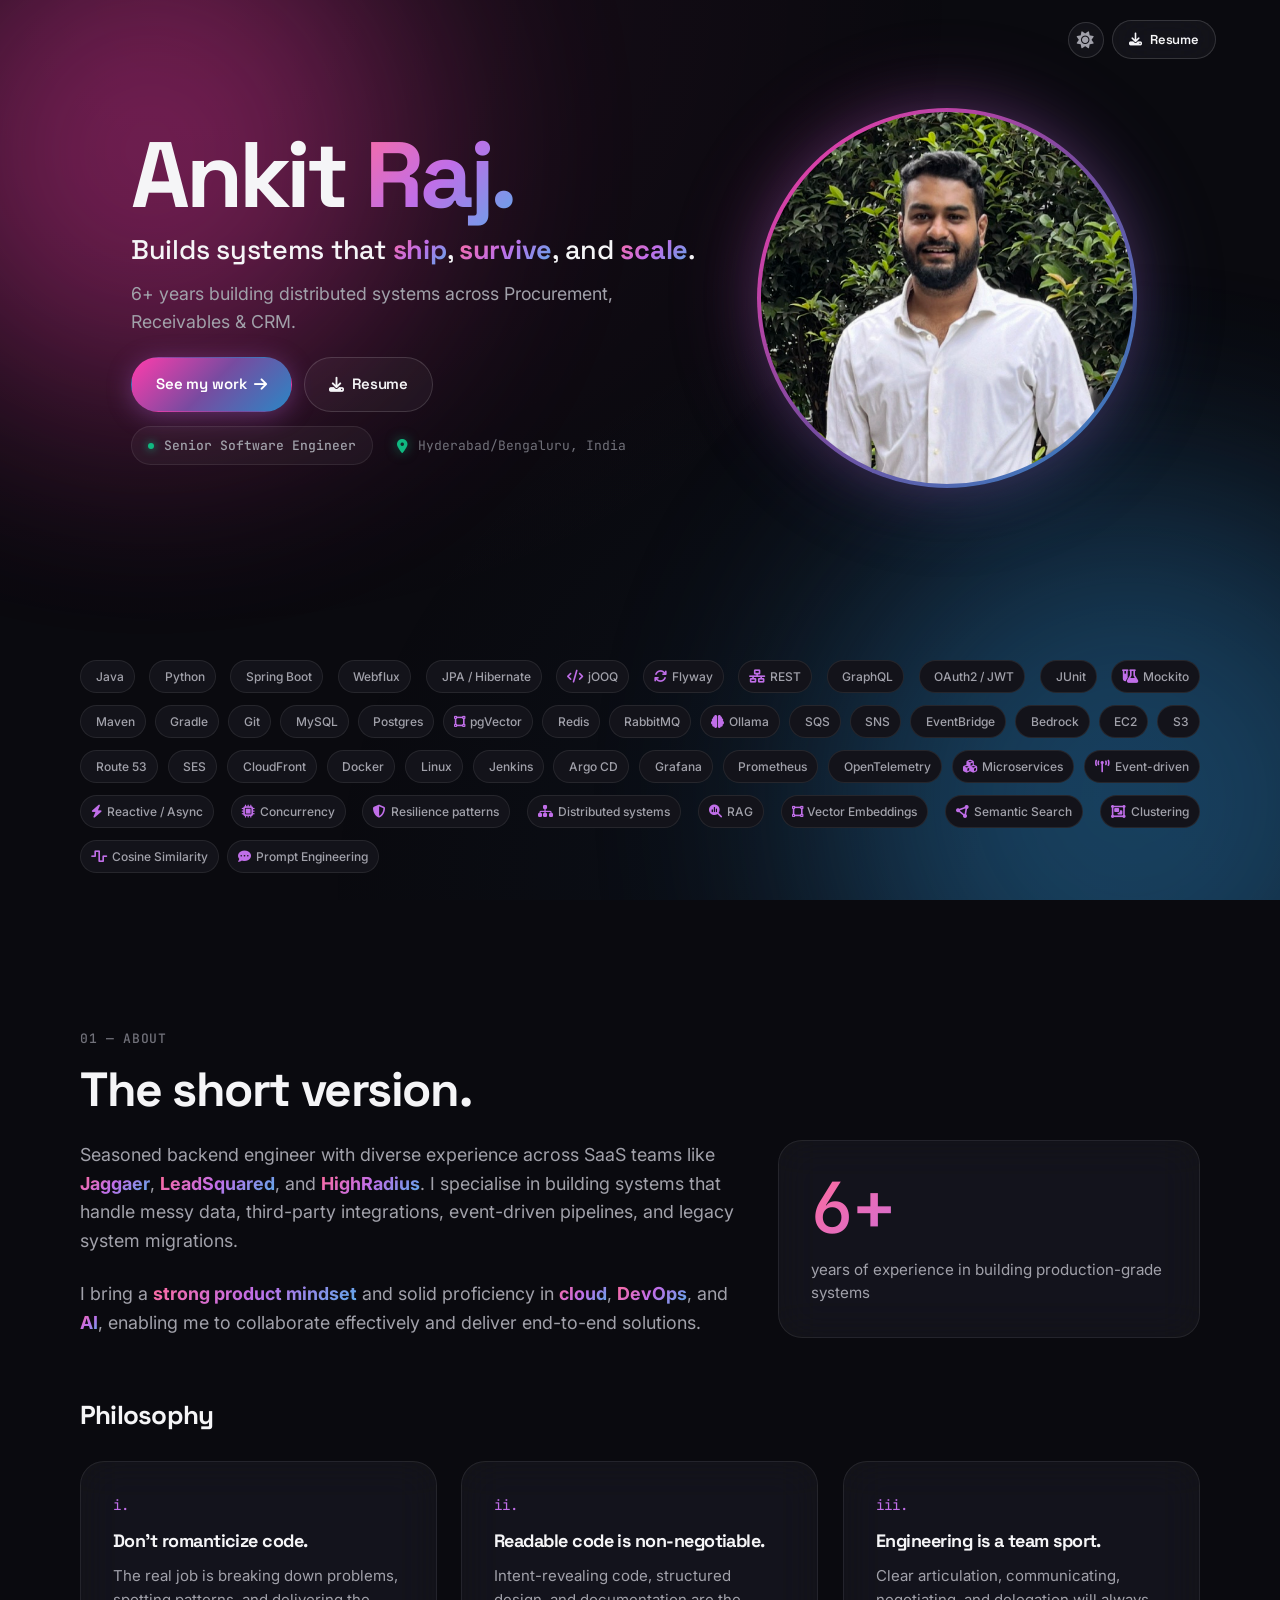
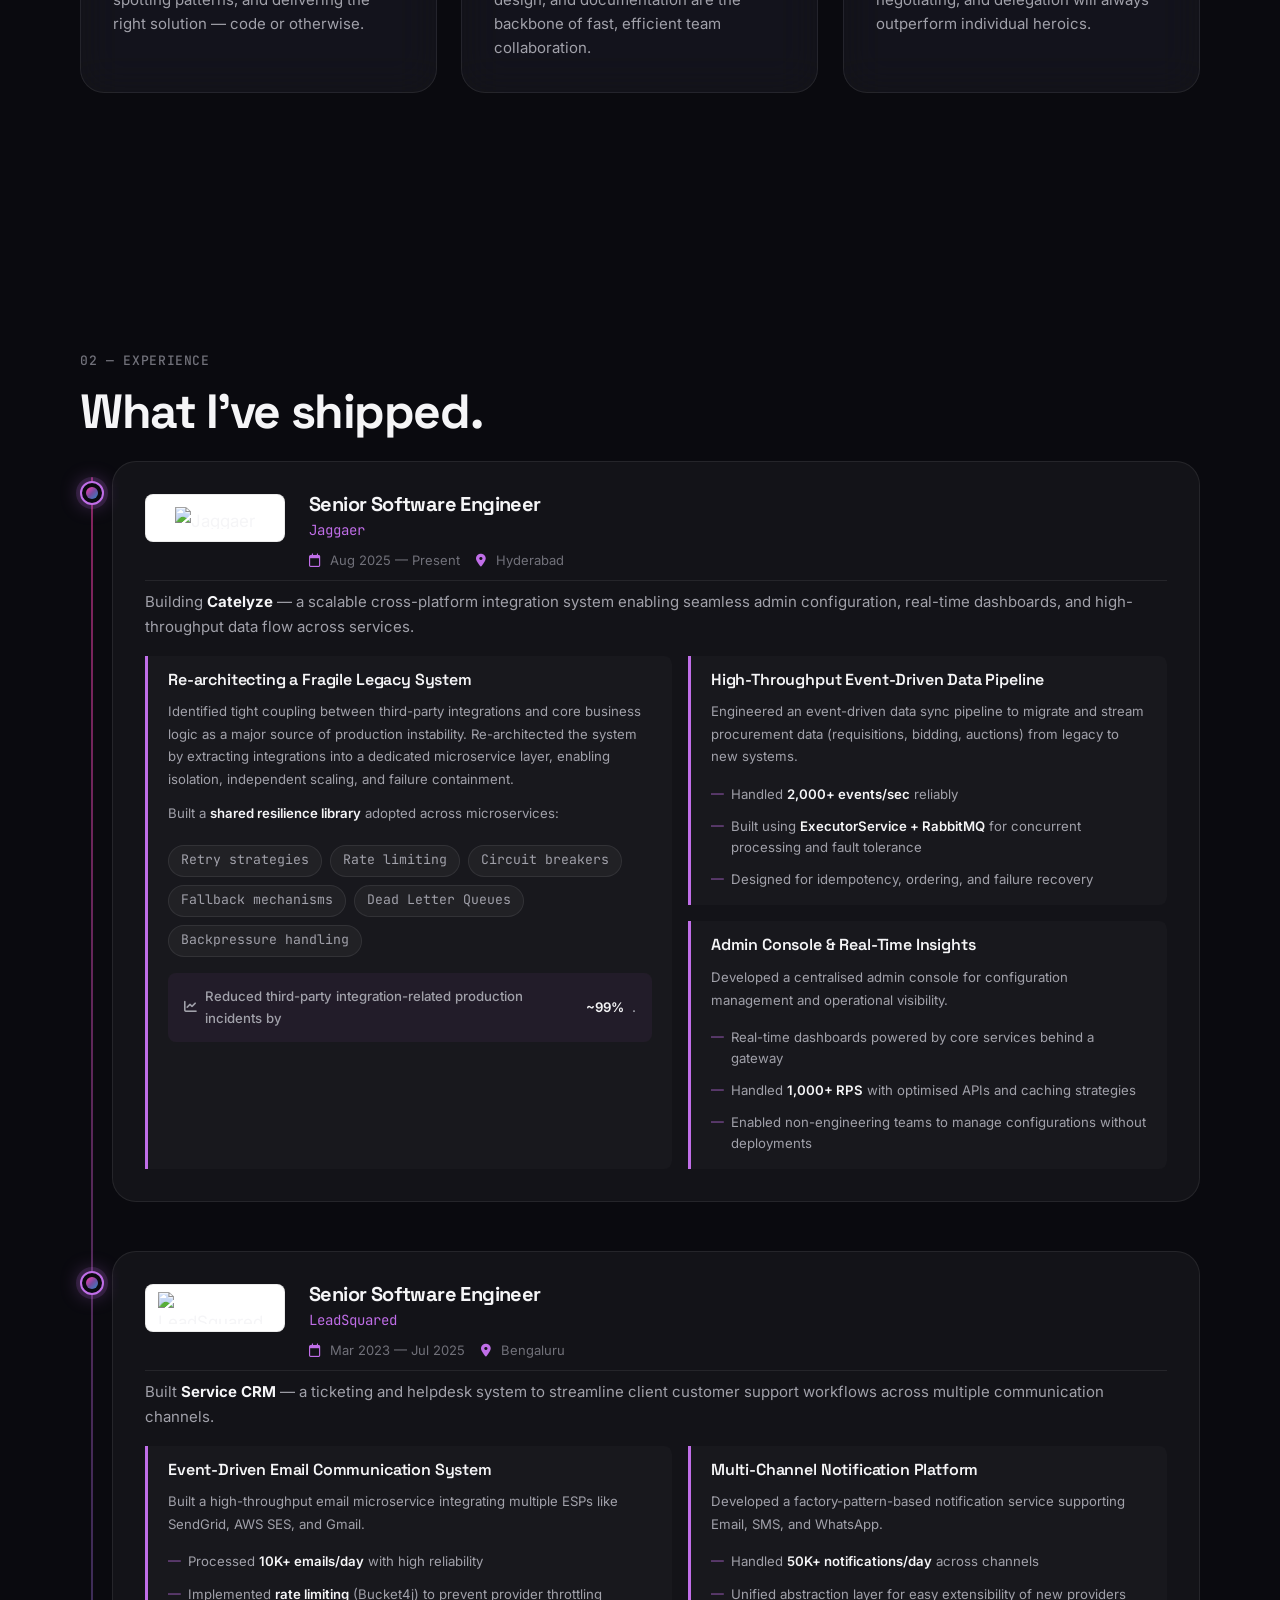
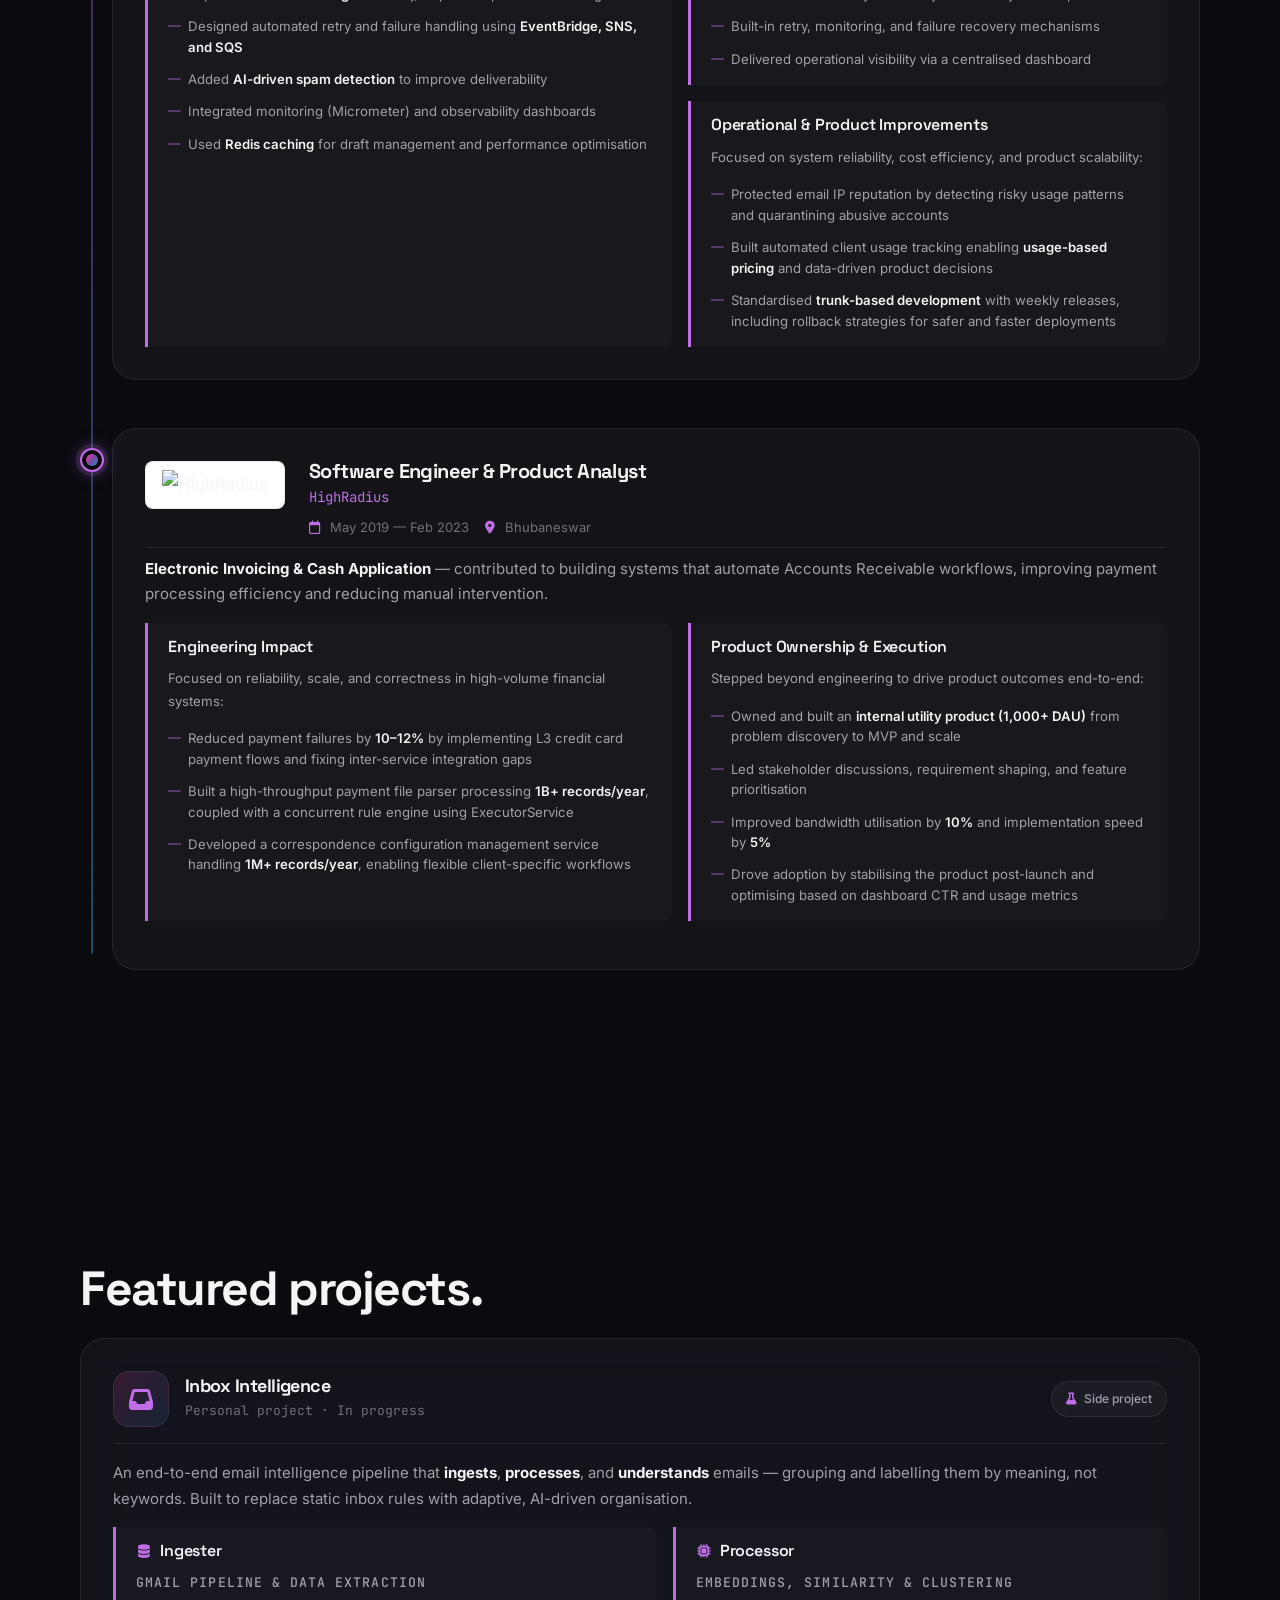
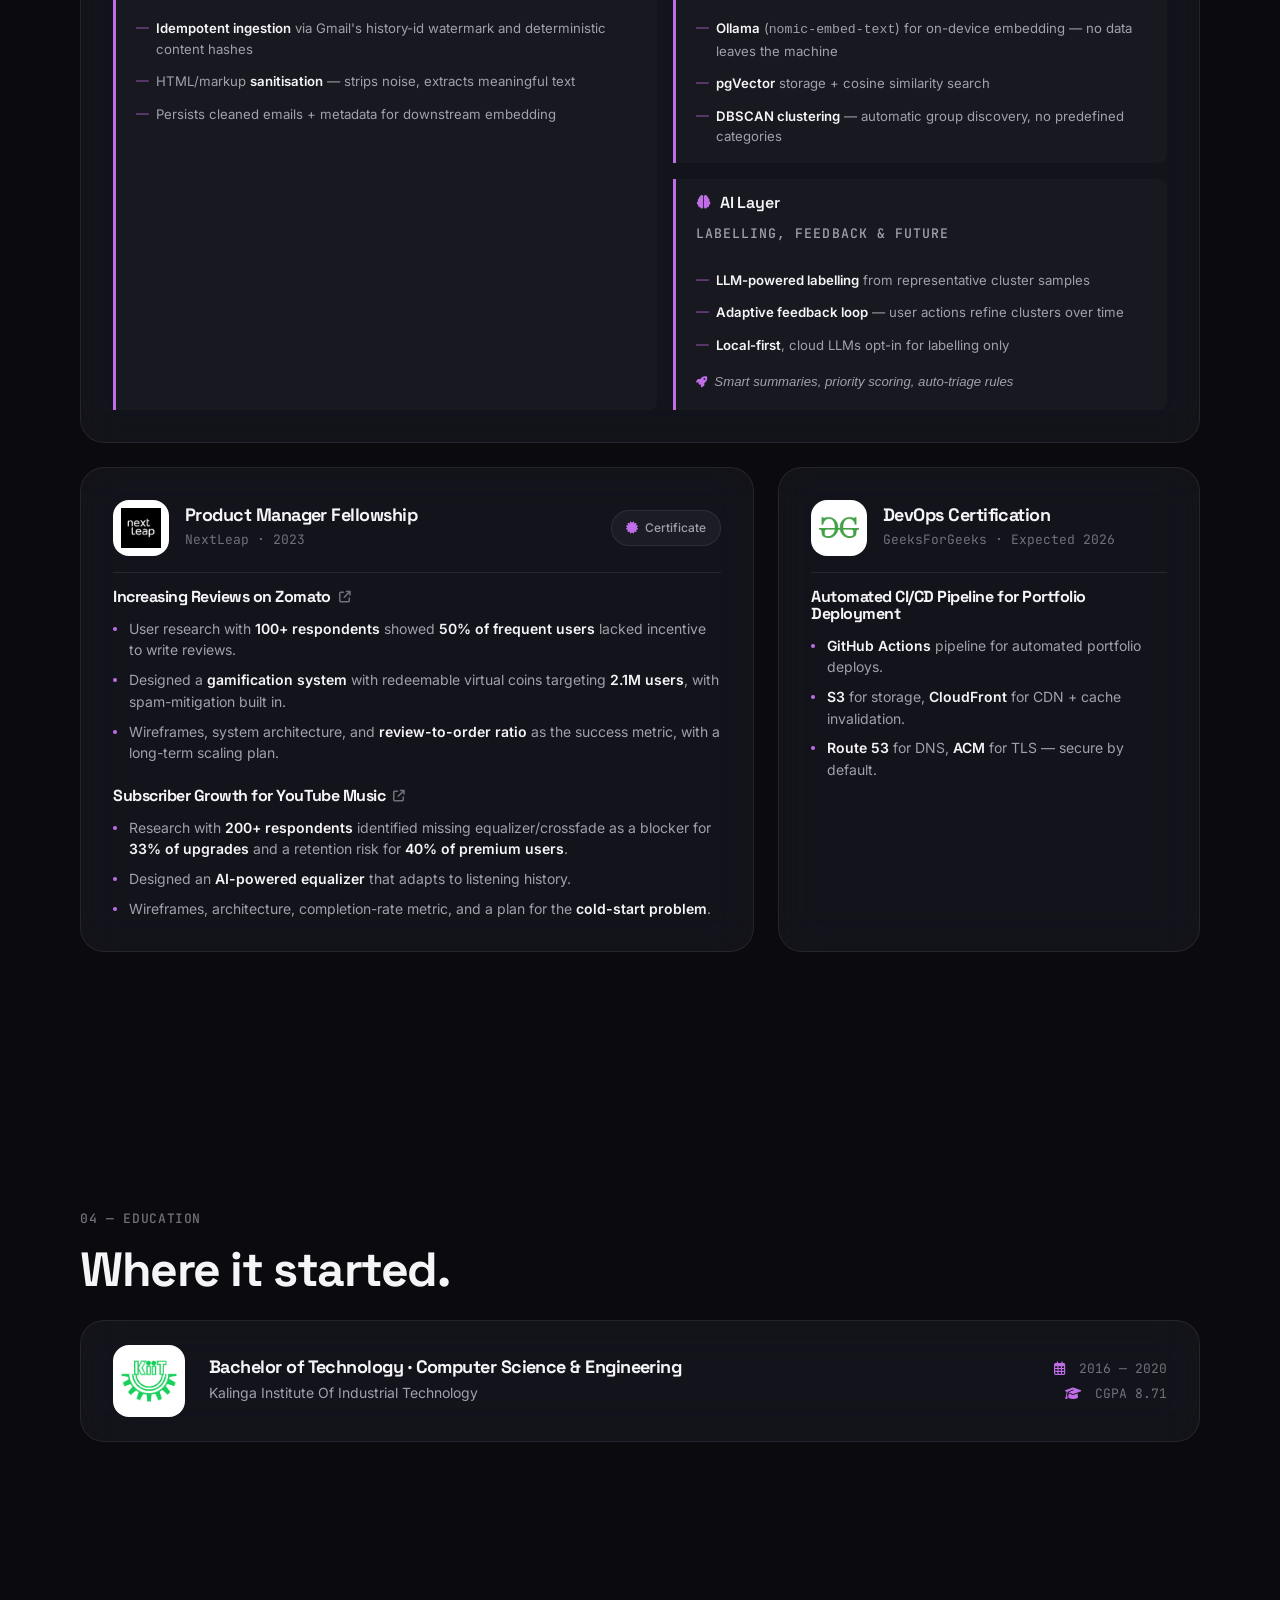
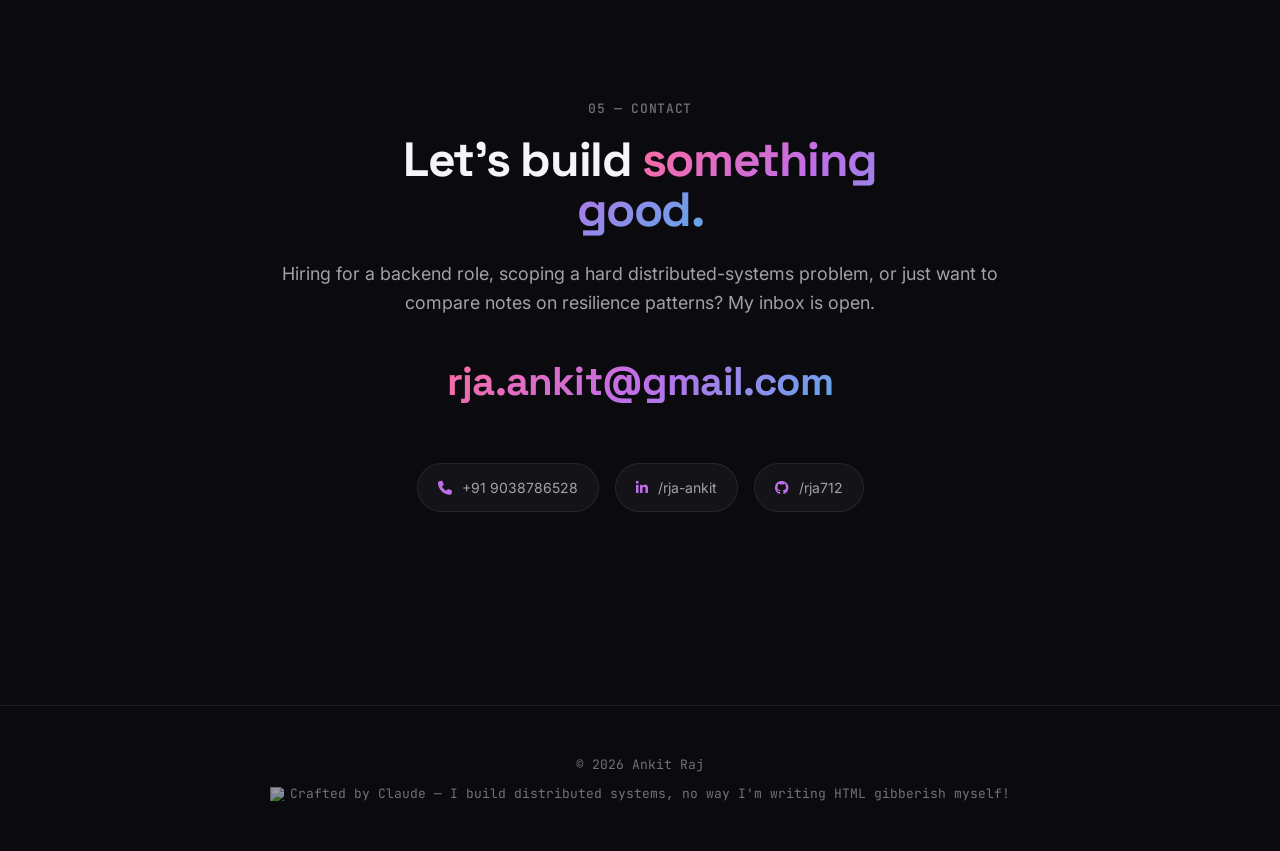
==== commit 8c660dfc: "clean up" ====
--- a/index.html
+++ b/index.html
@@ -35,7 +35,7 @@
     <a class="btn btn-ghost btn-sm"
         href="https://docs.google.com/document/u/2/d/1CLNiq6J4XQr7jyCQY264GZ_nfuFv_keUmUmM56WtKR8/export?format=pdf"
         target="_blank" rel="noopener noreferrer">
-        <i class="fas fa-download" aria-hidden="true"></i> Resume
+        <i class="fas fa-download" aria-hidden="true"></i> <span>Resume</span>
     </a>
 </div>
 
@@ -84,7 +84,7 @@
                          decoding="async"
                          fetchpriority="high"
                          height="480" loading="eager"
-                         src="images/profile_pic.jpg?v=2" srcset="images/profile_pic.jpg?v=2 1x, images/profile_pic@2x.jpg?v=2 2x" width="480">
+                         src="images/profile_pic.jpg" width="480">
                 </div>
             </div>
         </div>
@@ -160,7 +160,7 @@
             <div class="about-intro">
                 <div class="about-intro-text">
                     <p class="section-lede" data-reveal="up" style="--delay:160ms">
-                        Seasoned backend with diverse experience across SaaS teams like <strong>Jaggaer</strong>,
+                        Seasoned backend engineer with diverse experience across SaaS teams like <strong>Jaggaer</strong>,
                         <strong>LeadSquared</strong>, and <strong>HighRadius</strong>. I specialise in building systems
                         that handle messy data, third-party integrations, event-driven pipelines, and legacy system
                         migrations.
@@ -168,7 +168,7 @@
                     <p class="section-lede" data-reveal="up" style="--delay:160ms">
                         I bring a <strong>strong product mindset</strong> and solid proficiency in
                         <strong>cloud</strong>,
-                        <strong>devops</strong>, and <strong>AI</strong>, enabling me to collaborate effectively and
+                        <strong>DevOps</strong>, and <strong>AI</strong>, enabling me to collaborate effectively and
                         deliver end-to-end solutions.
                     </p>
                 </div>
@@ -198,7 +198,7 @@
                 </article>
                 <article class="philosophy-card glass" data-reveal="up" style="--delay:240ms">
                     <div class="philosophy-num">iii.</div>
-                    <h4>Engineering is team sport.</h4>
+                    <h4>Engineering is a team sport.</h4>
                     <p>Clear articulation, communicating, negotiating, and delegation will always
                         outperform individual heroics.</p>
                 </article>
--- a/styles.css
+++ b/styles.css
@@ -71,12 +71,12 @@
     --sp-2: 0.5rem;
     --sp-3: 0.75rem;
     --sp-4: 1rem;
+    --sp-5: 1.25rem;
     --sp-6: 1.5rem;
     --sp-8: 2rem;
+    --sp-10: 2.5rem;
     --sp-12: 3rem;
     --sp-16: 4rem;
-    --sp-5: 1.25rem;
-    --sp-10: 2.5rem;
     --sp-20: 5rem;
     --sp-24: 6rem;
     --sp-32: 8rem;
@@ -674,10 +674,7 @@
     height: calc(100% - 8px);
     border-radius: 50%;
     object-fit: cover;
-    object-position: 50% 28%;
     background: var(--bg-elevated);
-    transform: scale(1.55);
-    clip-path: circle(32.2% at 50% 50%);
 }
 
 @keyframes floatY {
@@ -980,8 +977,8 @@
     display: flex;
     align-items: flex-start;
     gap: var(--sp-6);
-    margin-bottom: var(--sp-4);
-    padding-bottom: var(--sp-4);
+    margin-bottom: var(--sp-2);
+    padding-bottom: var(--sp-2);
     border-bottom: 1px solid var(--border-glass);
 }
 
@@ -1010,7 +1007,6 @@
     object-fit: contain;
 }
 
-
 .timeline-meta {
     flex: 1;
     min-width: 0;
@@ -1034,7 +1030,7 @@
     gap: var(--sp-4);
     font-size: 0.8125rem;
     color: var(--text-muted);
-    margin-bottom: var(--sp-3);
+    margin-bottom: 0;
 }
 
 .meta-line i {
@@ -1042,24 +1038,11 @@
     color: var(--accent-solid);
 }
 
-.role-summary {
-    font-size: 0.9375rem;
-    line-height: 1.55;
-    color: var(--text-secondary);
-}
-
 /* -- Experience card content -- */
-.exp-sections {
-    display: flex;
-    flex-direction: column;
-    gap: var(--sp-8);
-}
-
 .exp-headline {
     font-size: 0.9375rem;
     line-height: 1.7;
     color: var(--text-secondary);
-    max-width: 72ch;
 }
 
 .exp-headline strong {
@@ -1215,13 +1198,6 @@
 
 .project-grid .exp-block {
     padding: var(--sp-4) var(--sp-5);
-    border-left: 3px solid var(--accent-solid);
-    background: rgba(255, 255, 255, 0.02);
-    border-radius: 0 var(--r-sm) var(--r-sm) 0;
-}
-
-[data-theme="light"] .project-grid .exp-block {
-    background: rgba(0, 0, 0, 0.02);
 }
 
 .project-grid .exp-block-title {
@@ -1438,23 +1414,6 @@
     font-weight: 600;
 }
 
-.project-note {
-    margin-top: var(--sp-4);
-    padding: var(--sp-3) var(--sp-4);
-    background: var(--bg-glass);
-    border: 1px dashed var(--border-glass);
-    border-radius: var(--r-md);
-    font-size: 0.8125rem;
-    color: var(--text-muted);
-    display: flex;
-    align-items: center;
-    gap: 0.5rem;
-}
-
-.project-note i {
-    color: var(--accent-solid);
-}
-
 .bento-full {
     grid-column: 1 / -1;
 }
@@ -1649,8 +1608,6 @@
         order: -1;
     }
 
-
-
     .bento-grid {
         grid-template-columns: 1fr;
     }
@@ -1682,6 +1639,25 @@
         display: none;
     }
 
+    .floating-actions {
+        right: 0.75rem;
+    }
+
+    .floating-actions .btn-sm span {
+        display: none;
+    }
+
+    .floating-actions .btn-sm {
+        padding: 0.5rem;
+        width: 36px;
+        height: 36px;
+        justify-content: center;
+    }
+
+    .floating-actions .btn-sm i {
+        margin: 0;
+    }
+
     .hero {
         min-height: auto;
         padding-top: 7rem;
@@ -1744,6 +1720,10 @@
 
     .project-grid {
         grid-template-columns: 1fr;
+    }
+
+    .project-grid > * {
+        grid-area: auto !important;
     }
 
     .edu-card {
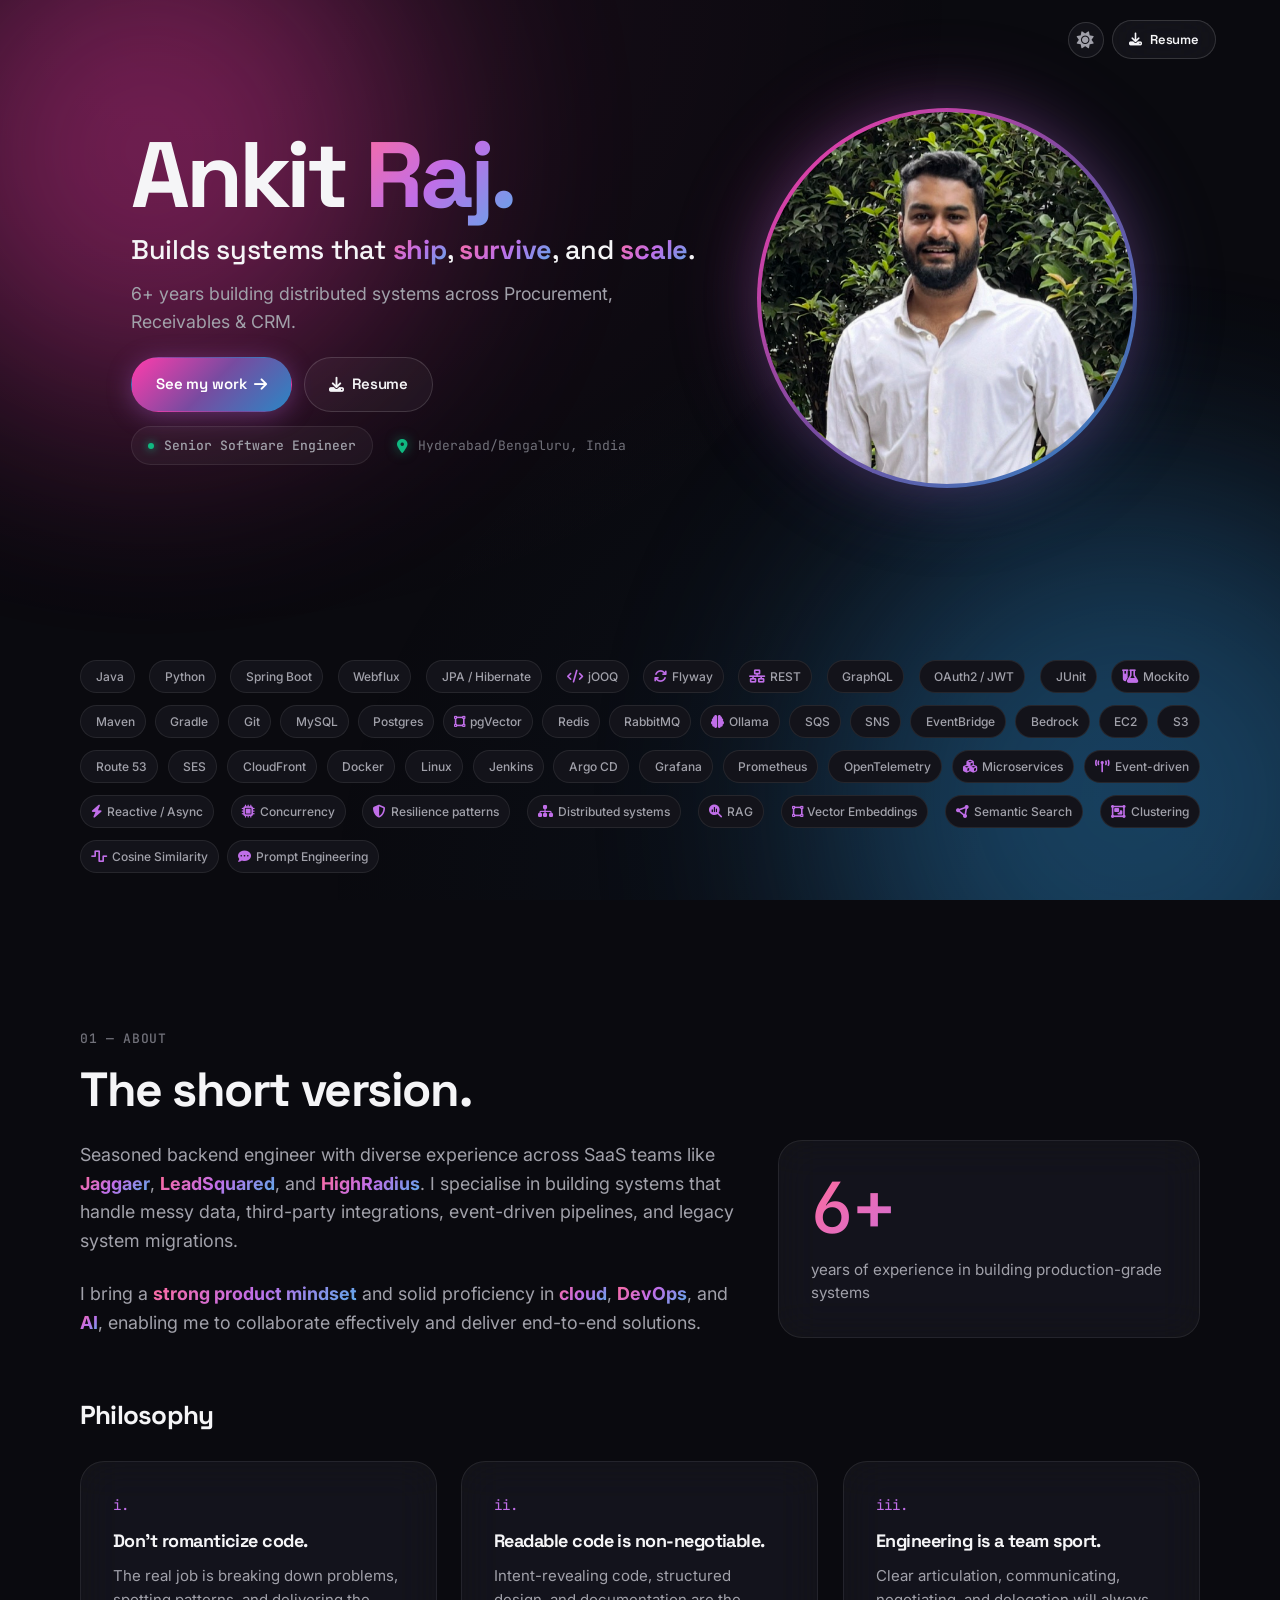
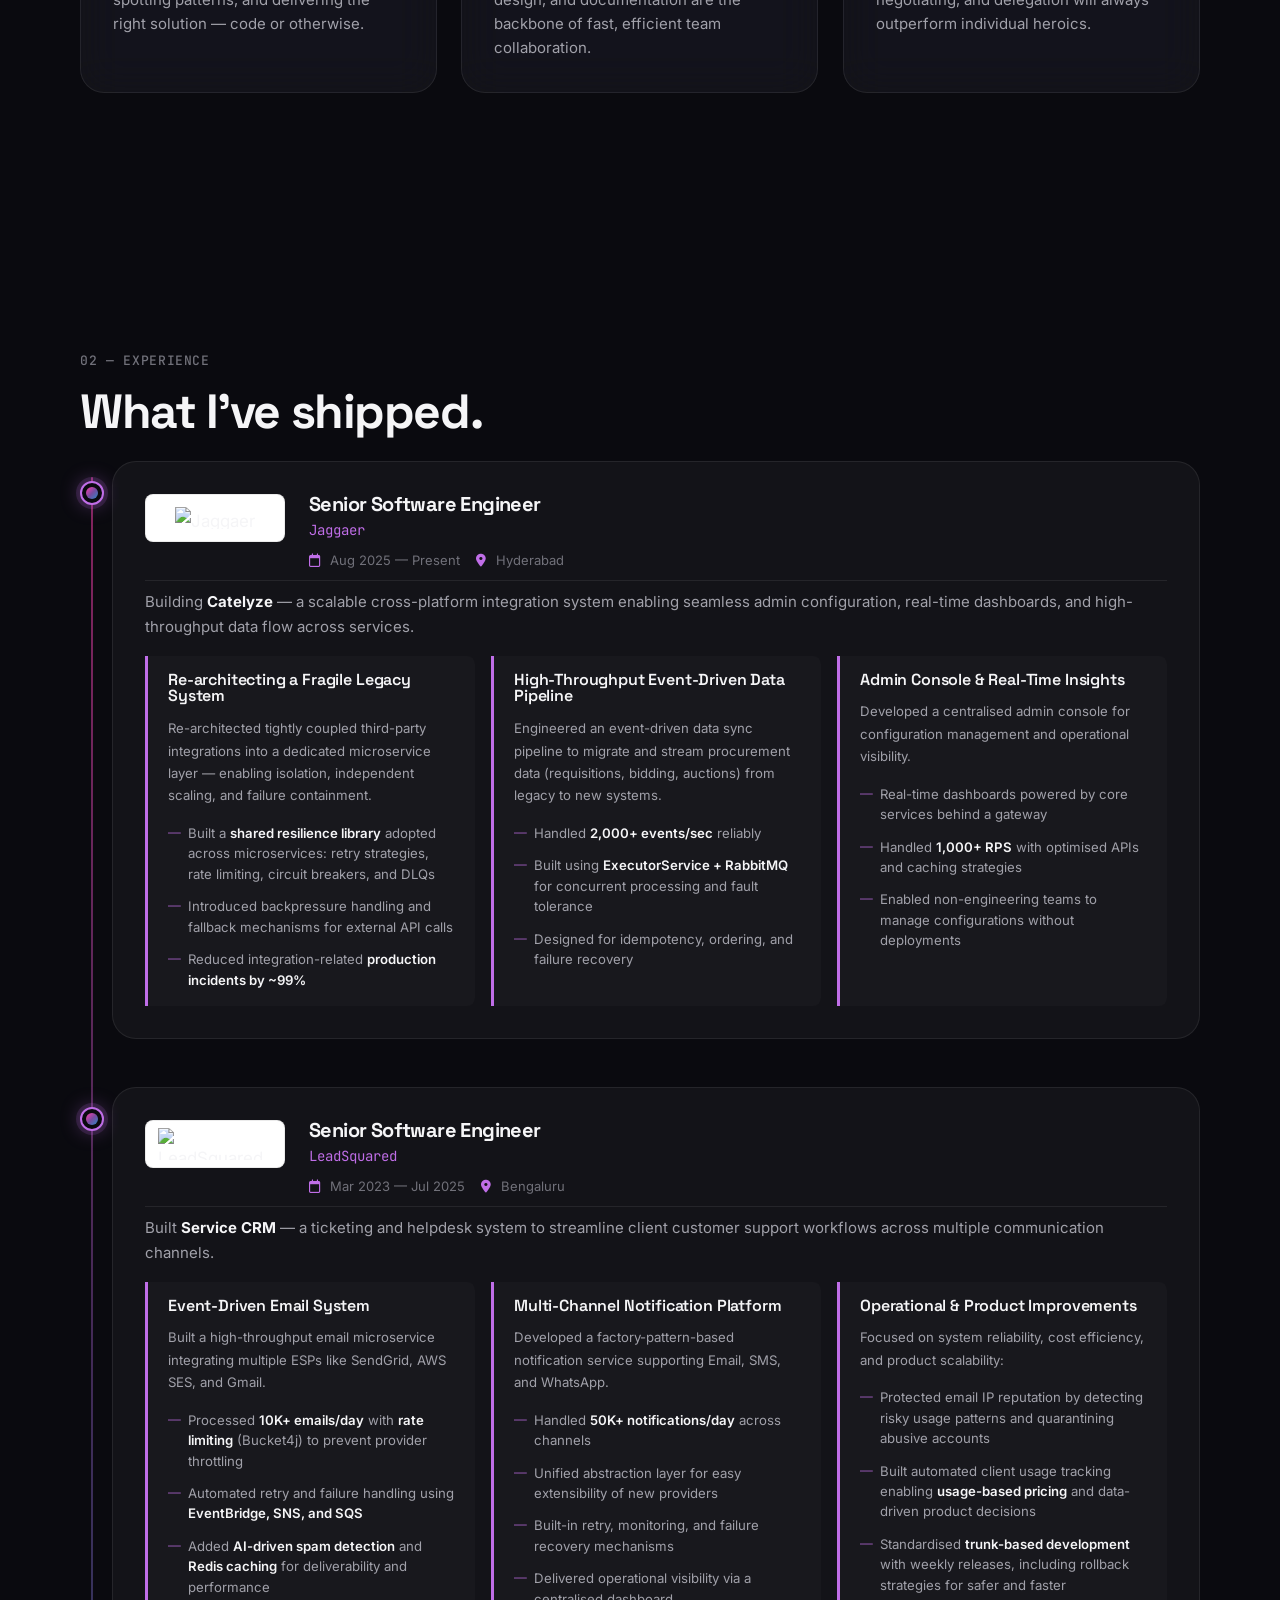
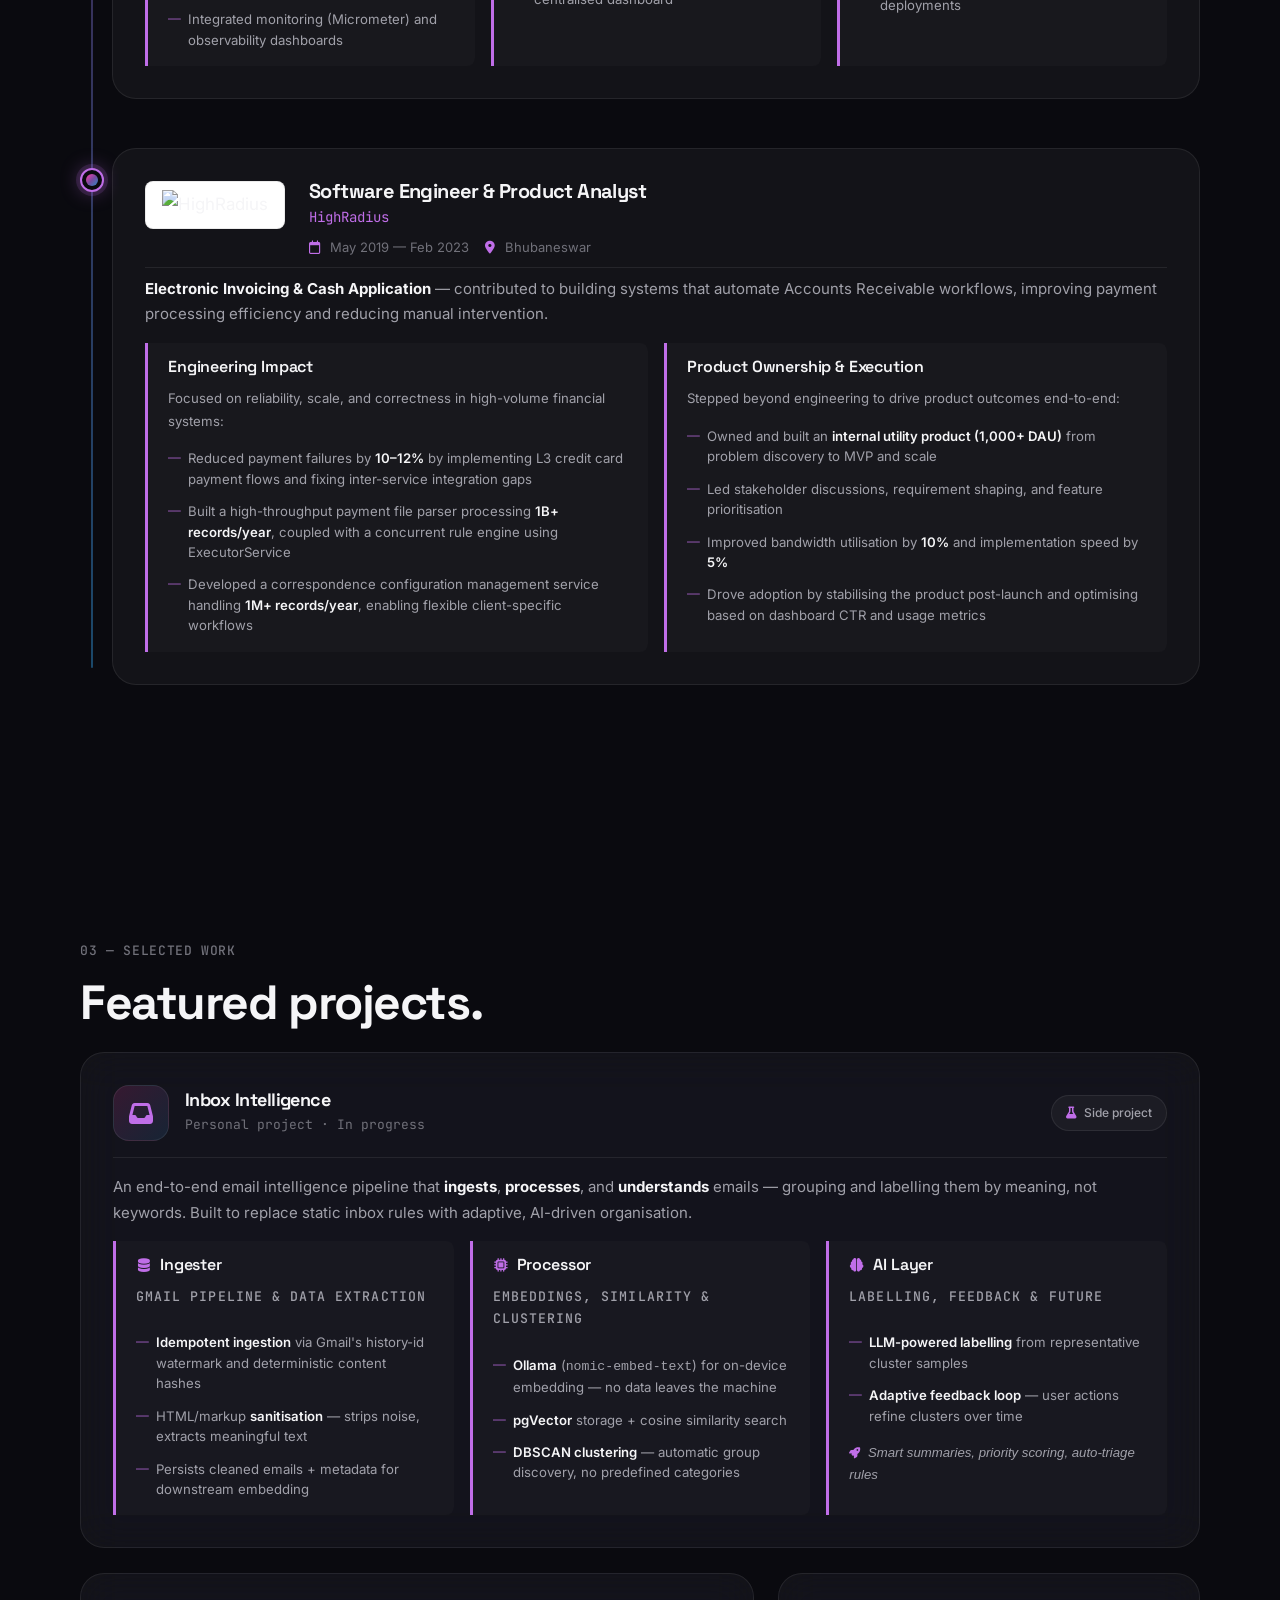
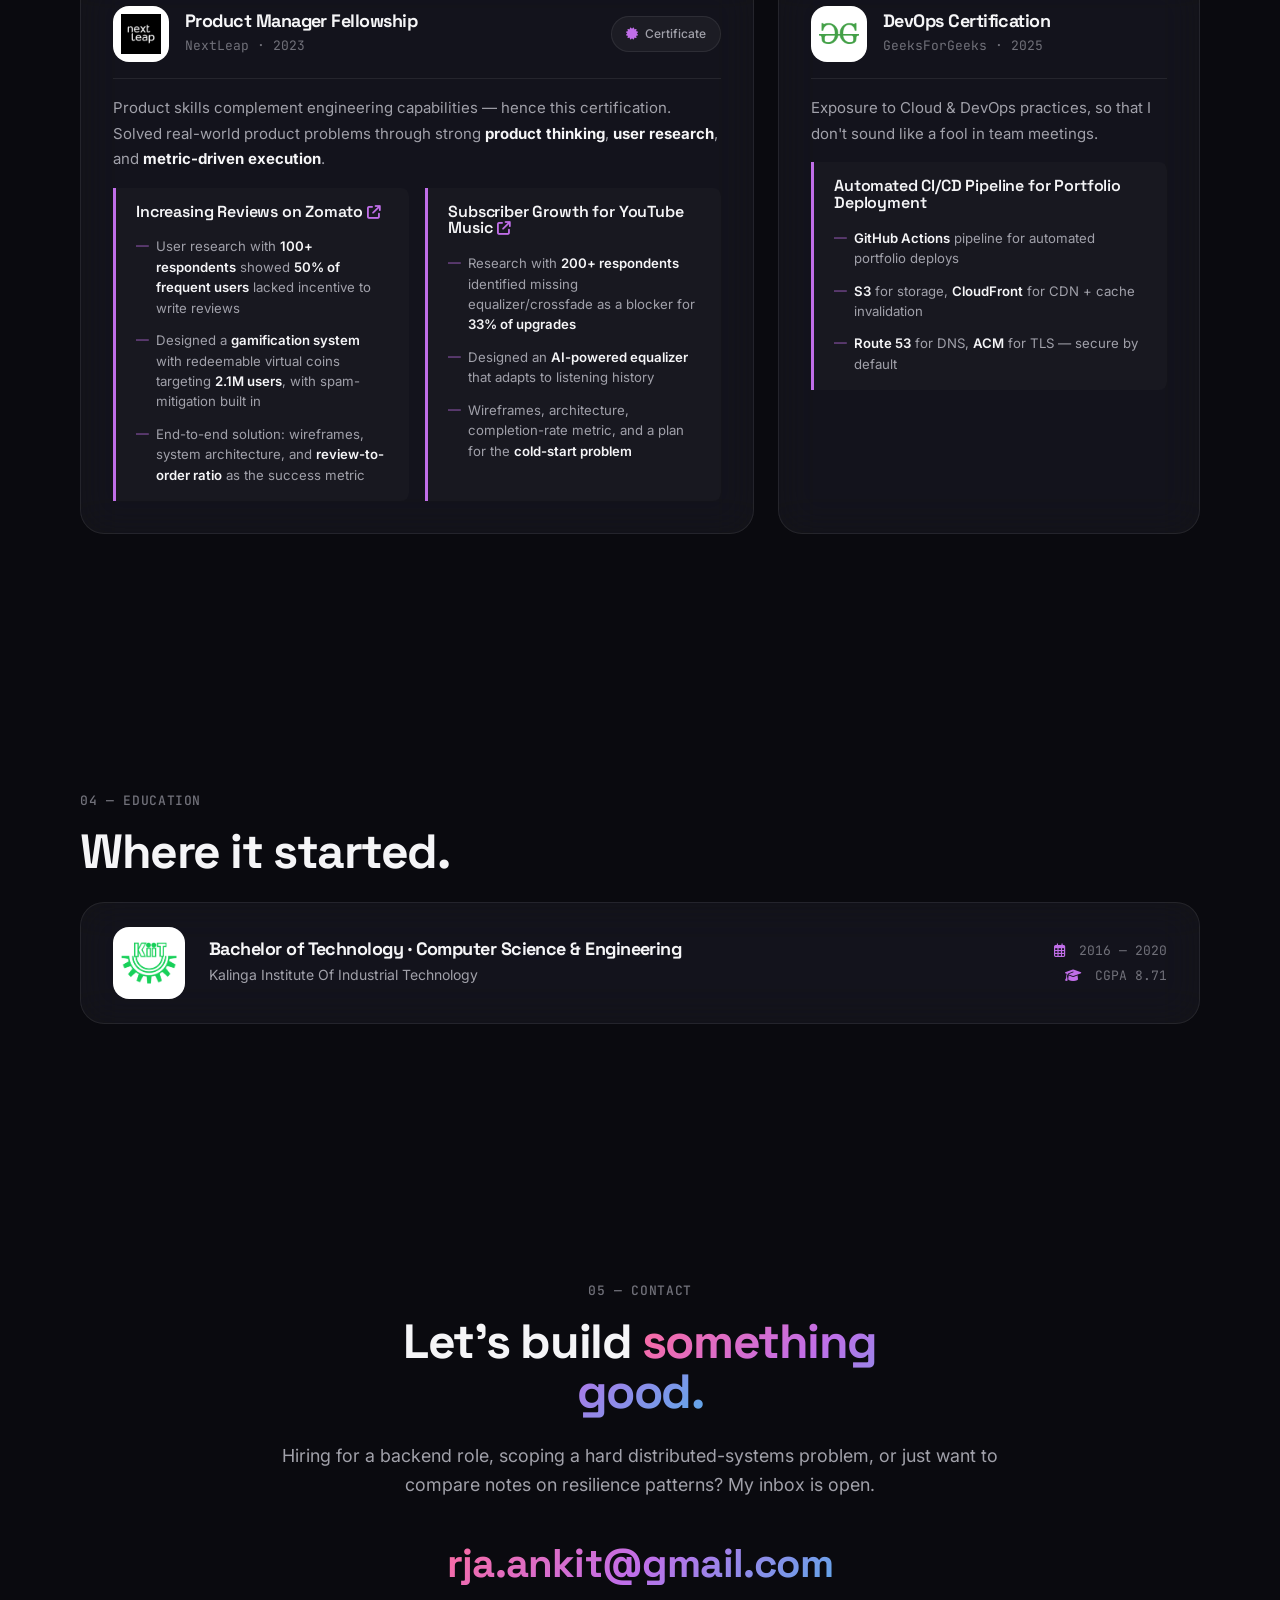
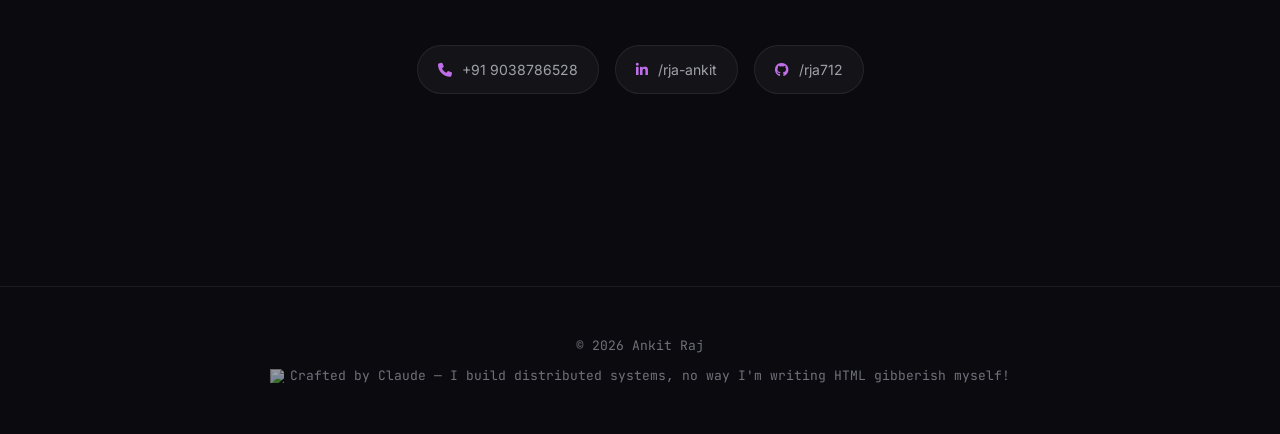
==== commit 5930f8b1: "clean up" ====
--- a/index.html
+++ b/index.html
@@ -241,21 +241,13 @@
                         <div class="project-grid">
                             <div class="exp-block">
                                 <h4 class="exp-block-title">Re-architecting a Fragile Legacy System</h4>
-                                <p>Identified tight coupling between third-party integrations and core business
-                                    logic as a major source of production instability. Re-architected the system by
-                                    extracting integrations into a dedicated microservice layer, enabling isolation,
-                                    independent scaling, and failure containment.</p>
-                                <p>Built a <strong>shared resilience library</strong> adopted across microservices:</p>
-                                <ul class="exp-tags">
-                                    <li>Retry strategies</li>
-                                    <li>Rate limiting</li>
-                                    <li>Circuit breakers</li>
-                                    <li>Fallback mechanisms</li>
-                                    <li>Dead Letter Queues</li>
-                                    <li>Backpressure handling</li>
-                                </ul>
-                                <p class="exp-impact"><i aria-hidden="true" class="fas fa-chart-line"></i>
-                                    Reduced third-party integration-related production incidents by <strong>~99%</strong>.</p>
+                                <p>Re-architected tightly coupled third-party integrations into a dedicated
+                                    microservice layer — enabling isolation, independent scaling, and failure containment.</p>
+                                <ul>
+                                    <li>Built a <strong>shared resilience library</strong> adopted across microservices: retry strategies, rate limiting, circuit breakers, and DLQs</li>
+                                    <li>Introduced backpressure handling and fallback mechanisms for external API calls</li>
+                                    <li>Reduced integration-related <strong>production incidents by ~99%</strong></li>
+                                </ul>
                             </div>
 
                             <div class="exp-block">
@@ -307,16 +299,14 @@
 
                         <div class="project-grid">
                             <div class="exp-block">
-                                <h4 class="exp-block-title">Event-Driven Email Communication System</h4>
+                                <h4 class="exp-block-title">Event-Driven Email System</h4>
                                 <p>Built a high-throughput email microservice integrating multiple ESPs like
                                     SendGrid, AWS SES, and Gmail.</p>
                                 <ul>
-                                    <li>Processed <strong>10K+ emails/day</strong> with high reliability</li>
-                                    <li>Implemented <strong>rate limiting</strong> (Bucket4j) to prevent provider throttling</li>
-                                    <li>Designed automated retry and failure handling using <strong>EventBridge, SNS, and SQS</strong></li>
-                                    <li>Added <strong>AI-driven spam detection</strong> to improve deliverability</li>
+                                    <li>Processed <strong>10K+ emails/day</strong> with <strong>rate limiting</strong> (Bucket4j) to prevent provider throttling</li>
+                                    <li>Automated retry and failure handling using <strong>EventBridge, SNS, and SQS</strong></li>
+                                    <li>Added <strong>AI-driven spam detection</strong> and <strong>Redis caching</strong> for deliverability and performance</li>
                                     <li>Integrated monitoring (Micrometer) and observability dashboards</li>
-                                    <li>Used <strong>Redis caching</strong> for draft management and performance optimisation</li>
                                 </ul>
                             </div>
 
@@ -455,7 +445,6 @@
                             <ul>
                                 <li><strong>LLM-powered labelling</strong> from representative cluster samples</li>
                                 <li><strong>Adaptive feedback loop</strong> — user actions refine clusters over time</li>
-                                <li><strong>Local-first</strong>, cloud LLMs opt-in for labelling only</li>
                             </ul>
                             <p class="exp-block-planned"><i aria-hidden="true" class="fas fa-rocket"></i>
                                 Smart summaries, priority scoring, auto-triage rules</p>
@@ -480,9 +469,14 @@
                             Certificate
                         </a>
                     </header>
-                    <div class="project-list">
-                        <article class="project-item">
-                            <h4>
+
+                    <p class="exp-headline">Product skills complement engineering capabilities — hence this certification.
+                        Solved real-world product problems through strong <strong>product thinking</strong>,
+                        <strong>user research</strong>, and <strong>metric-driven execution</strong>.</p>
+
+                    <div class="project-grid">
+                        <div class="exp-block">
+                            <h4 class="exp-block-title">
                                 <a href="https://assets.nextleap.app/submissions/Zomato-e969563c-dd5d-4c3c-bd46-69bdc04cee5f.pdf"
                                    rel="noopener noreferrer" target="_blank">
                                     Increasing Reviews on Zomato <i aria-hidden="true"
@@ -491,18 +485,15 @@
                             </h4>
                             <ul>
                                 <li>User research with <strong>100+ respondents</strong> showed
-                                    <strong>50% of frequent users</strong> lacked incentive to write reviews.
-                                </li>
+                                    <strong>50% of frequent users</strong> lacked incentive to write reviews</li>
                                 <li>Designed a <strong>gamification system</strong> with redeemable
-                                    virtual coins targeting <strong>2.1M users</strong>, with spam-mitigation built in.
-                                </li>
-                                <li>Wireframes, system architecture, and <strong>review-to-order ratio</strong>
-                                    as the success metric, with a long-term scaling plan.
-                                </li>
+                                    virtual coins targeting <strong>2.1M users</strong>, with spam-mitigation built in</li>
+                                <li>End-to-end solution: wireframes, system architecture, and <strong>review-to-order ratio</strong>
+                                    as the success metric</li>
                             </ul>
-                        </article>
-                        <article class="project-item">
-                            <h4>
+                        </div>
+                        <div class="exp-block">
+                            <h4 class="exp-block-title">
                                 <a href="https://assets.nextleap.app/submissions/NL_YouTube_Music-c49c2f59-02e3-48f3-a25f-a377e6c07147.pdf"
                                    rel="noopener noreferrer" target="_blank">
                                     Subscriber Growth for YouTube Music <i aria-hidden="true"
@@ -511,17 +502,13 @@
                             </h4>
                             <ul>
                                 <li>Research with <strong>200+ respondents</strong> identified missing
-                                    equalizer/crossfade as a blocker for <strong>33% of upgrades</strong>
-                                    and a retention risk for <strong>40% of premium users</strong>.
-                                </li>
+                                    equalizer/crossfade as a blocker for <strong>33% of upgrades</strong></li>
                                 <li>Designed an <strong>AI-powered equalizer</strong> that adapts to
-                                    listening history.
-                                </li>
+                                    listening history</li>
                                 <li>Wireframes, architecture, completion-rate metric, and a plan for
-                                    the <strong>cold-start problem</strong>.
-                                </li>
+                                    the <strong>cold-start problem</strong></li>
                             </ul>
-                        </article>
+                        </div>
                     </div>
                 </article>
 
@@ -533,21 +520,22 @@
                         </div>
                         <div>
                             <h3 class="bento-title">DevOps Certification</h3>
-                            <p class="bento-issuer">GeeksForGeeks · Expected 2026</p>
+                            <p class="bento-issuer">GeeksForGeeks · 2025</p>
                         </div>
                     </header>
-                    <div class="project-list">
-                        <article class="project-item">
-                            <h4>Automated CI/CD Pipeline for Portfolio Deployment</h4>
+
+                    <p class="exp-headline">Exposure to Cloud &amp; DevOps practices, so that I don't sound like a fool in team meetings.</p>
+
+                    <div class="project-grid">
+                        <div class="exp-block">
+                            <h4 class="exp-block-title">Automated CI/CD Pipeline for Portfolio Deployment</h4>
                             <ul>
-                                <li><strong>GitHub Actions</strong> pipeline for automated portfolio deploys.</li>
+                                <li><strong>GitHub Actions</strong> pipeline for automated portfolio deploys</li>
                                 <li><strong>S3</strong> for storage, <strong>CloudFront</strong> for CDN +
-                                    cache invalidation.
-                                </li>
-                                <li><strong>Route 53</strong> for DNS, <strong>ACM</strong> for TLS — secure by default.
-                                </li>
+                                    cache invalidation</li>
+                                <li><strong>Route 53</strong> for DNS, <strong>ACM</strong> for TLS — secure by default</li>
                             </ul>
-                        </article>
+                        </div>
                     </div>
                 </article>
 
--- a/styles.css
+++ b/styles.css
@@ -1169,31 +1169,19 @@
 /* -- Project grid (1 large left + stacked right) -- */
 .project-grid {
     display: grid;
-    grid-template-columns: 1.1fr 1fr;
-    grid-template-rows: auto auto;
+    grid-template-columns: repeat(3, 1fr);
     gap: var(--sp-4);
     margin-top: var(--sp-4);
 }
 
-.project-grid > :first-child {
-    grid-area: 1 / 1 / 3 / 2;
-}
-
-.project-grid > :nth-child(2) {
-    grid-area: 1 / 2 / 2 / 3;
-}
-
-.project-grid > :nth-child(3) {
-    grid-area: 2 / 2 / 3 / 3;
-}
-
-/* 2-child grids: side by side, no row span */
-.project-grid > :first-child:nth-last-child(2) {
-    grid-area: auto;
-}
-
-.project-grid > :nth-child(2):last-child {
-    grid-area: auto;
+/* 2-child grids: 2 equal columns */
+.project-grid:has(> :nth-child(2):last-child) {
+    grid-template-columns: repeat(2, 1fr);
+}
+
+/* 1-child grids: single column */
+.project-grid:has(> :first-child:last-child) {
+    grid-template-columns: 1fr;
 }
 
 .project-grid .exp-block {
@@ -1719,7 +1707,7 @@
     }
 
     .project-grid {
-        grid-template-columns: 1fr;
+        grid-template-columns: 1fr !important;
     }
 
     .project-grid > * {
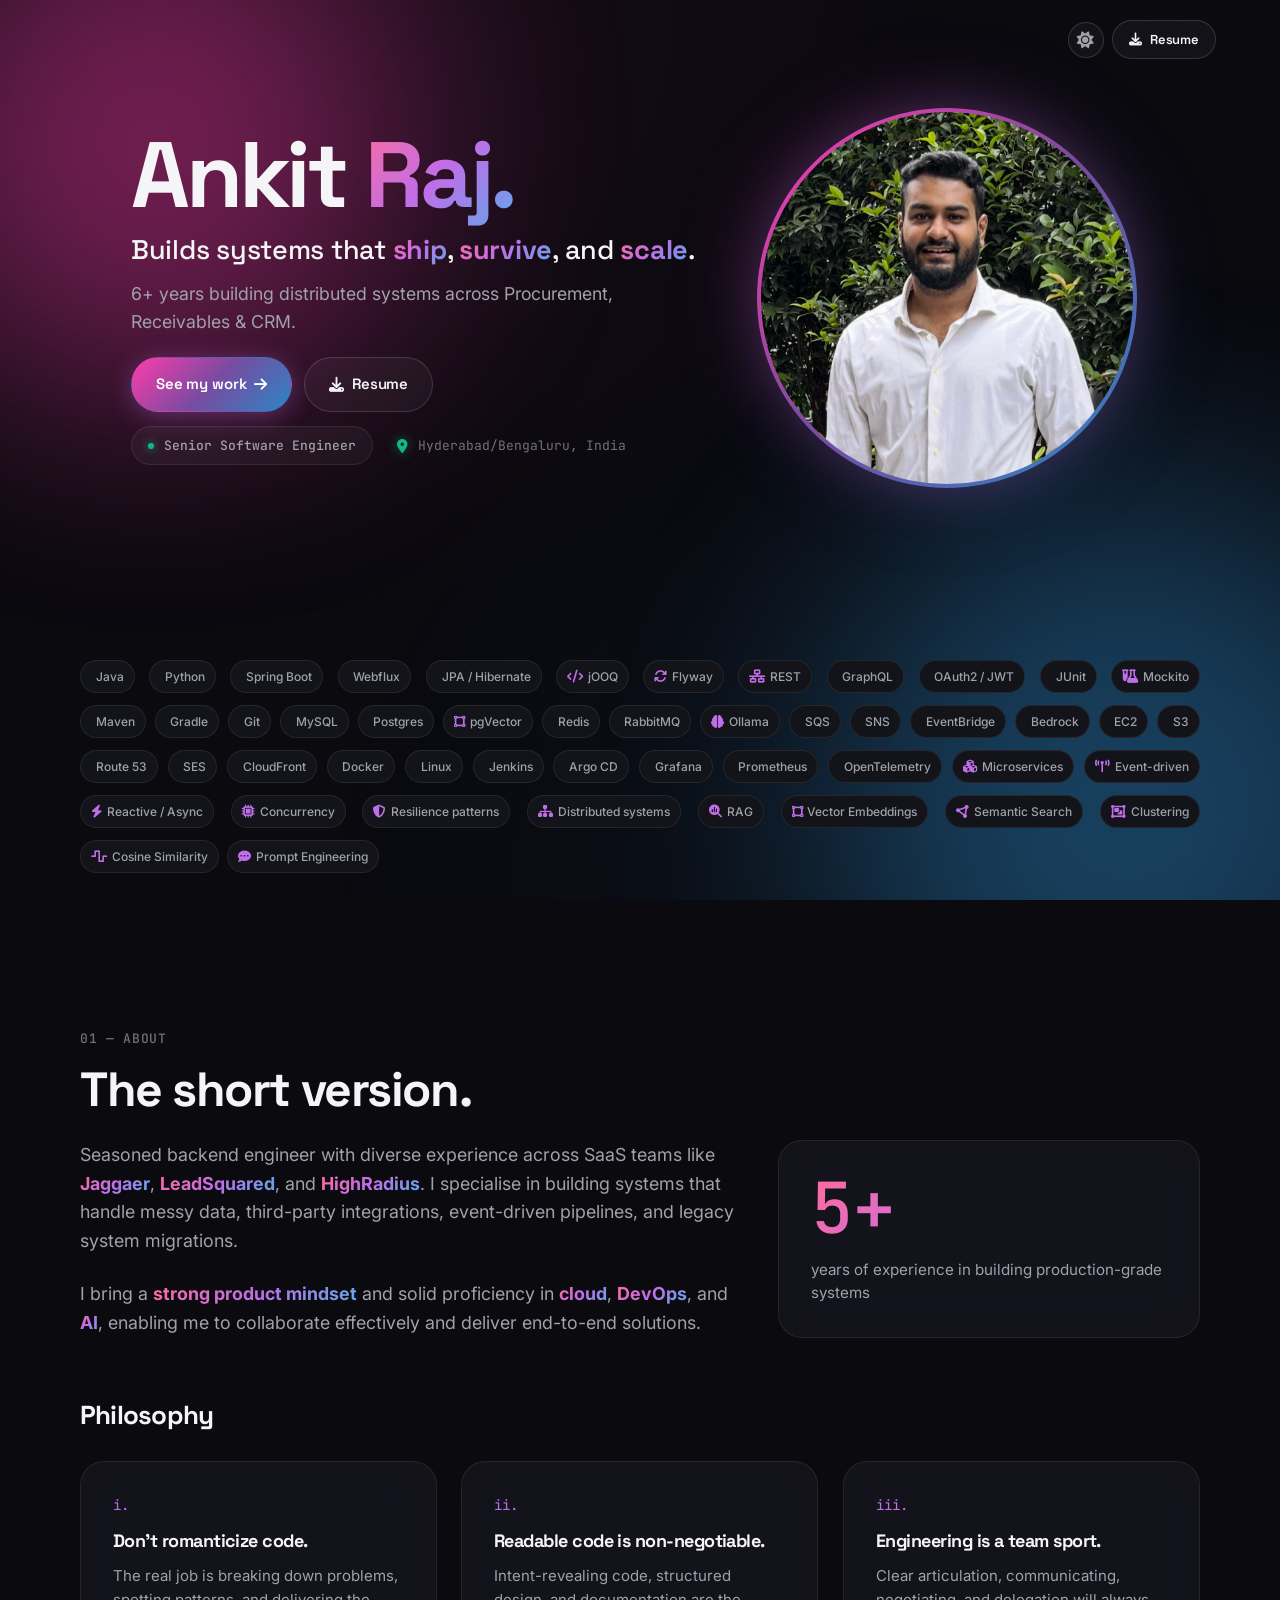
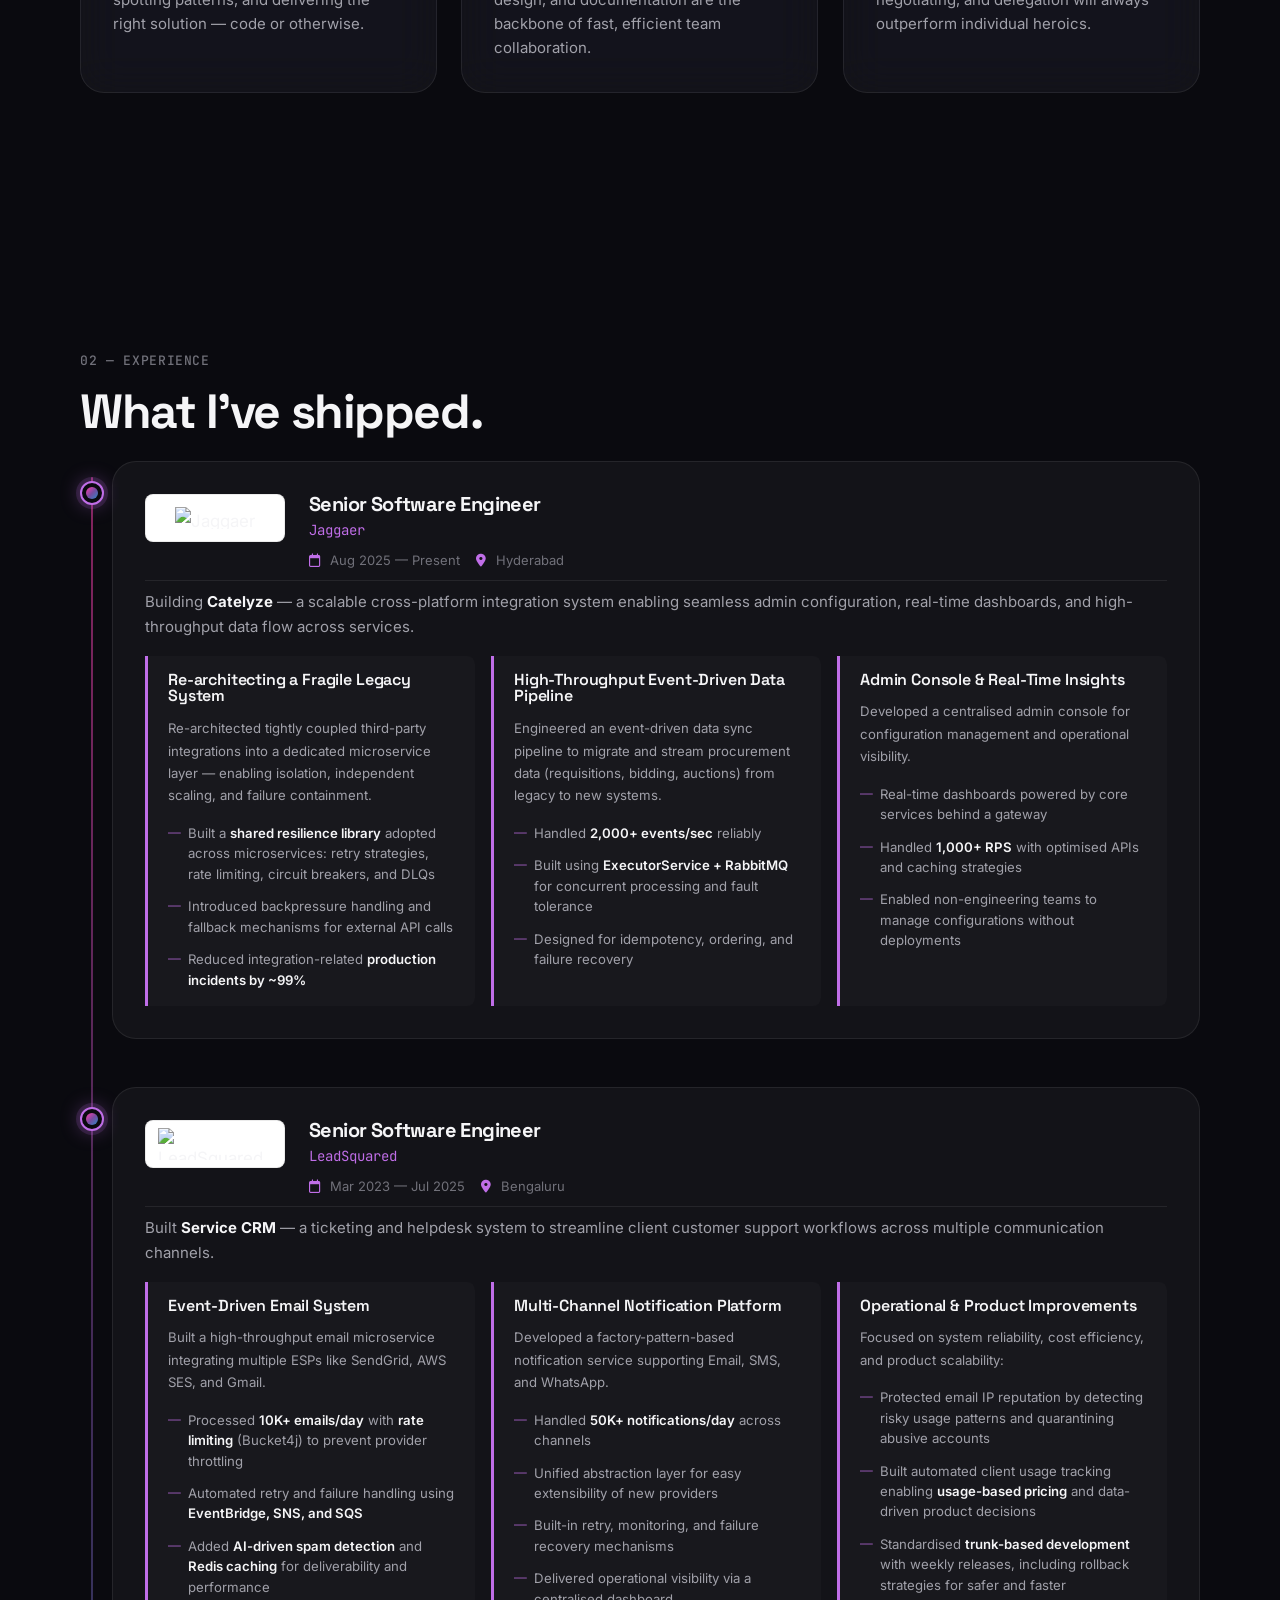
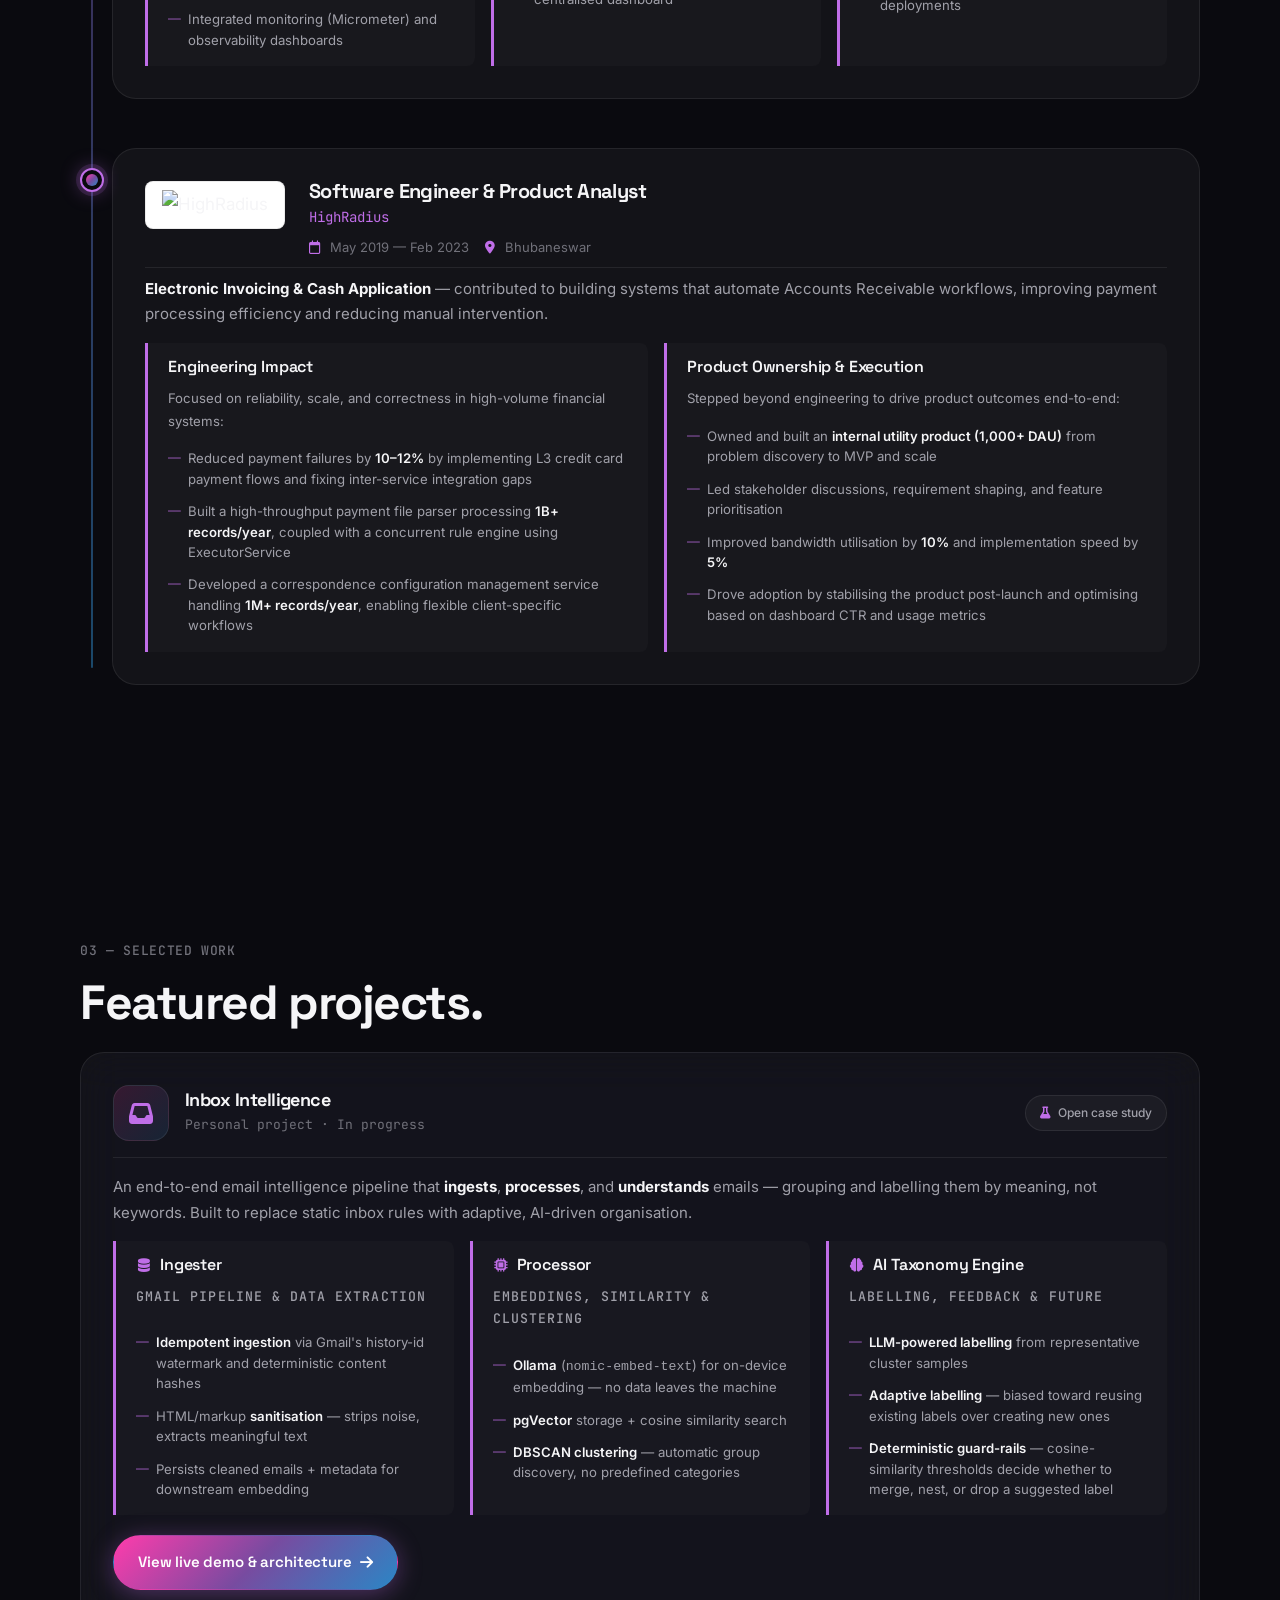
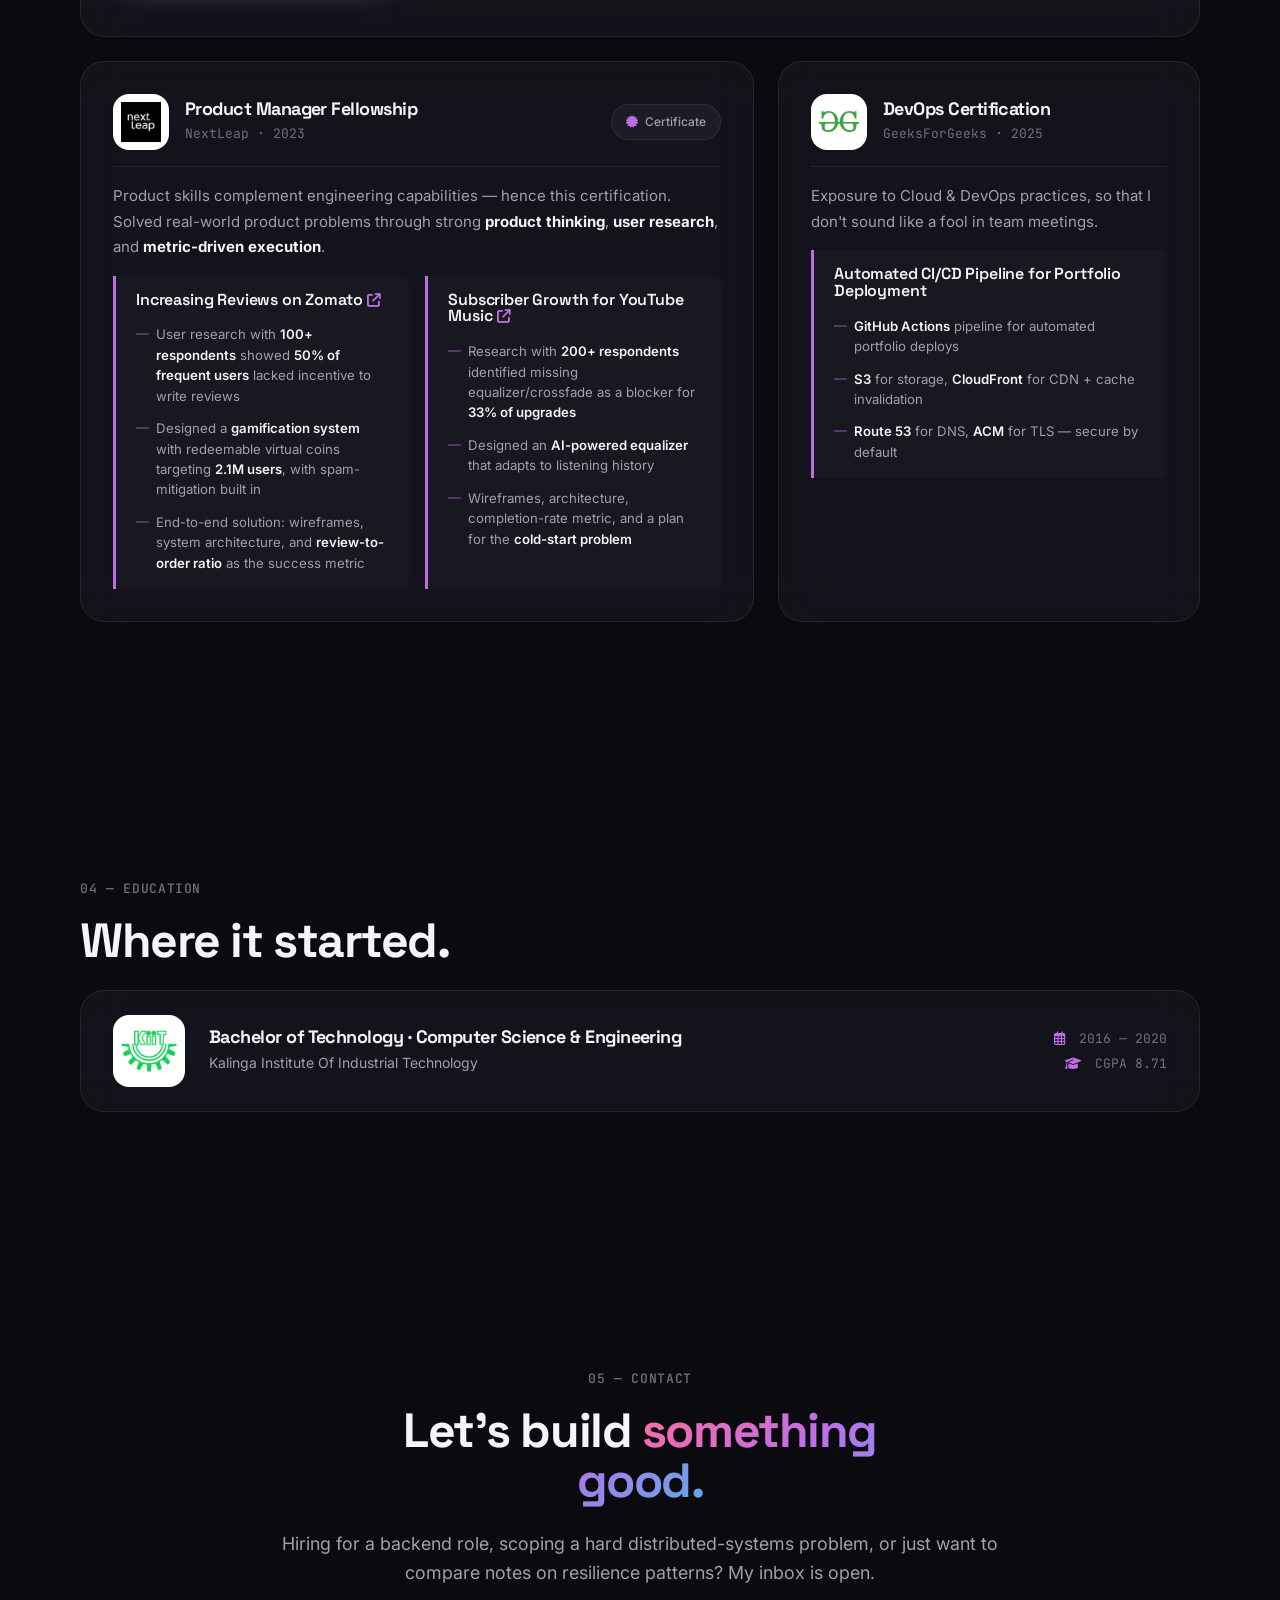
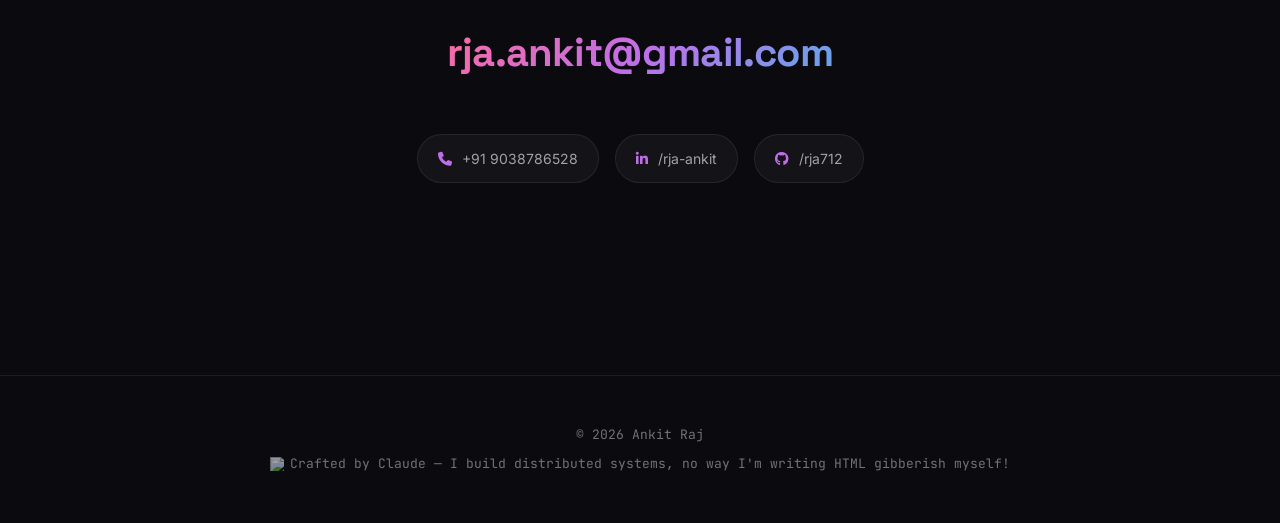
==== commit ae55a7ed: "intelligence pipeline" ====
--- a/index.html
+++ b/index.html
@@ -403,10 +403,11 @@
                             <h3 class="bento-title">Inbox Intelligence</h3>
                             <p class="bento-issuer">Personal project · In progress</p>
                         </div>
-                        <span aria-label="Project status" class="cert-badge">
-                                <i aria-hidden="true" class="fas fa-flask"></i>
-                                Side project
-                            </span>
+                        <a class="cert-badge" href="inbox-intelligence.html"
+                           aria-label="Open Inbox Intelligence case study">
+                            <i aria-hidden="true" class="fas fa-flask"></i>
+                            Open case study
+                        </a>
                     </header>
 
                     <p class="exp-headline">An end-to-end email intelligence pipeline that
@@ -440,15 +441,21 @@
                         </div>
 
                         <div class="exp-block">
-                            <h4 class="exp-block-title"><i aria-hidden="true" class="fas fa-brain"></i> AI Layer</h4>
+                            <h4 class="exp-block-title"><i aria-hidden="true" class="fas fa-brain"></i> AI Taxonomy Engine</h4>
                             <p class="exp-block-sub">Labelling, Feedback &amp; Future</p>
                             <ul>
                                 <li><strong>LLM-powered labelling</strong> from representative cluster samples</li>
-                                <li><strong>Adaptive feedback loop</strong> — user actions refine clusters over time</li>
+                                <li><strong>Adaptive labelling</strong> — biased toward reusing existing labels over creating new ones</li>
+                                <li><strong>Deterministic guard-rails</strong> — cosine-similarity thresholds decide whether to merge, nest, or drop a suggested label</li>
                             </ul>
-                            <p class="exp-block-planned"><i aria-hidden="true" class="fas fa-rocket"></i>
-                                Smart summaries, priority scoring, auto-triage rules</p>
-                        </div>
+                        </div>
+                    </div>
+
+                    <div class="hero-cta" style="margin-top:1.25rem">
+                        <a class="btn btn-primary" href="inbox-intelligence.html">
+                            View live demo &amp; architecture
+                            <i aria-hidden="true" class="fas fa-arrow-right"></i>
+                        </a>
                     </div>
                 </article>
 
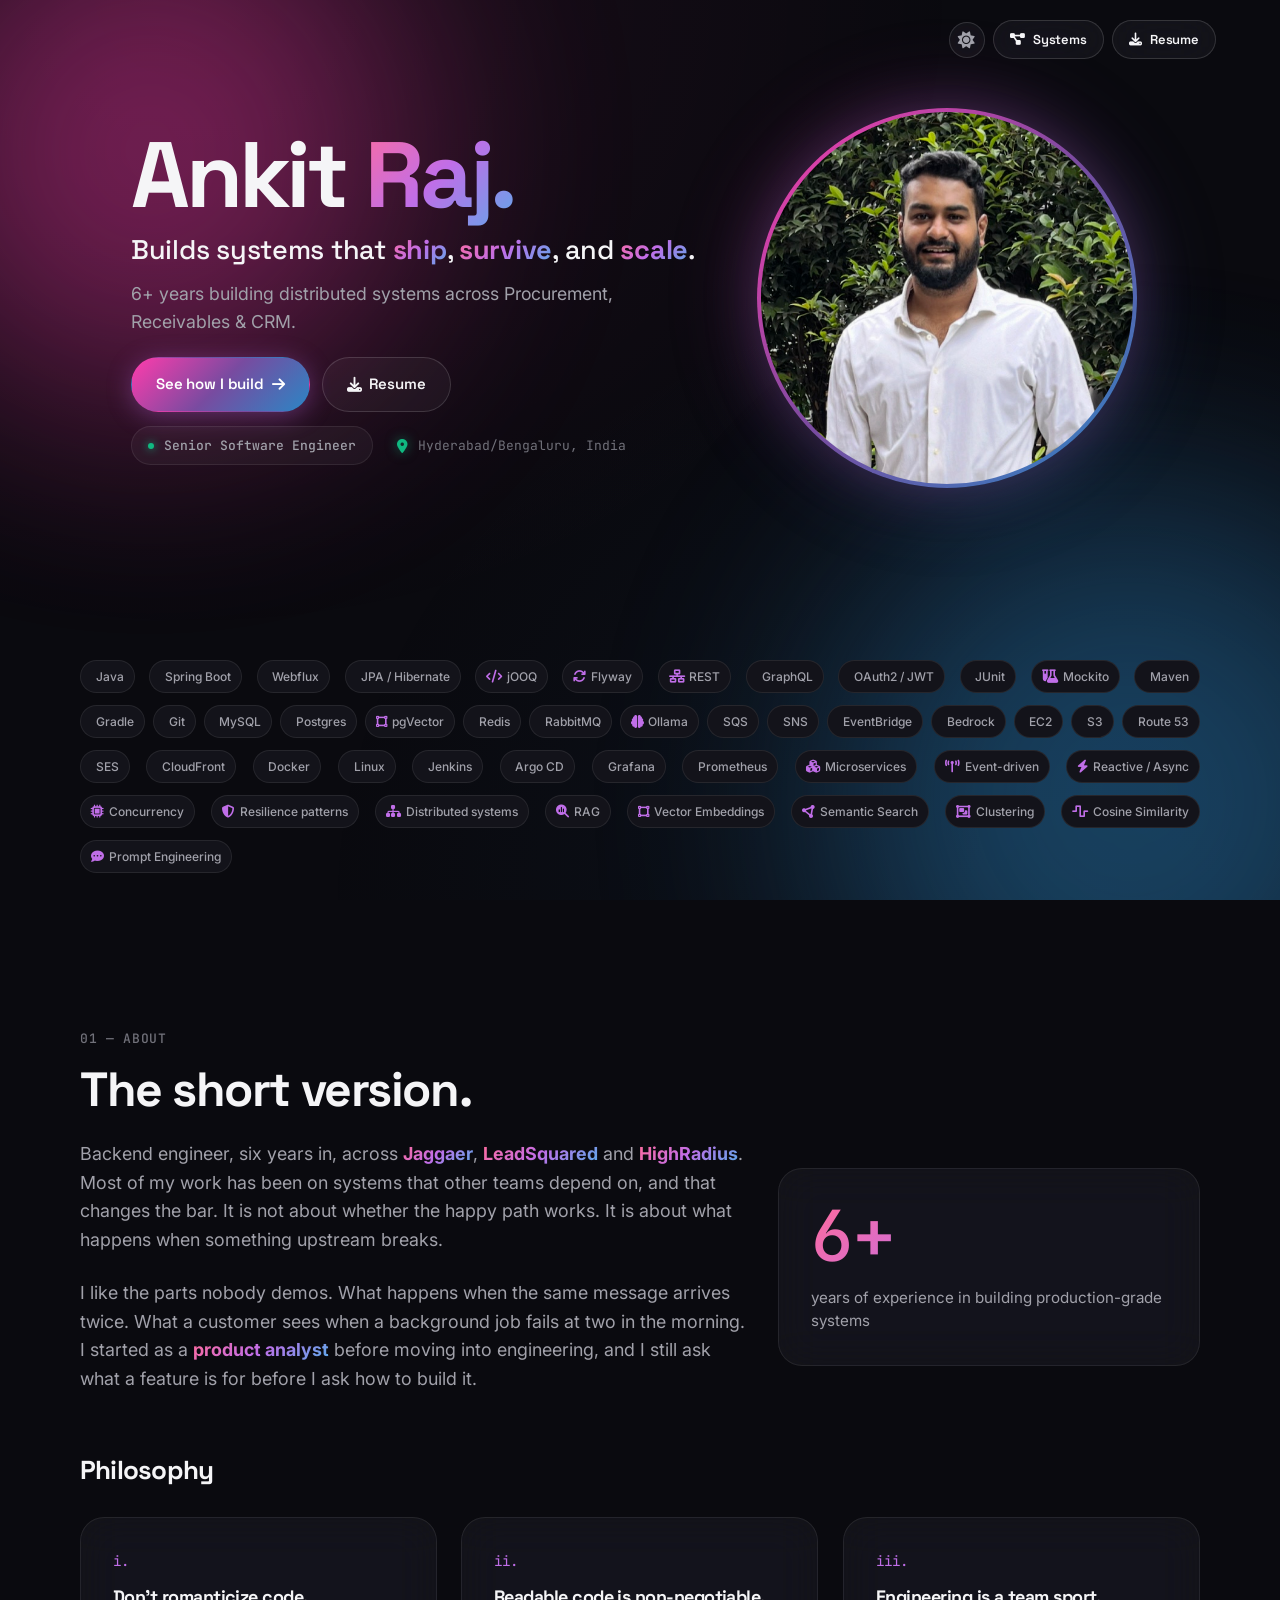
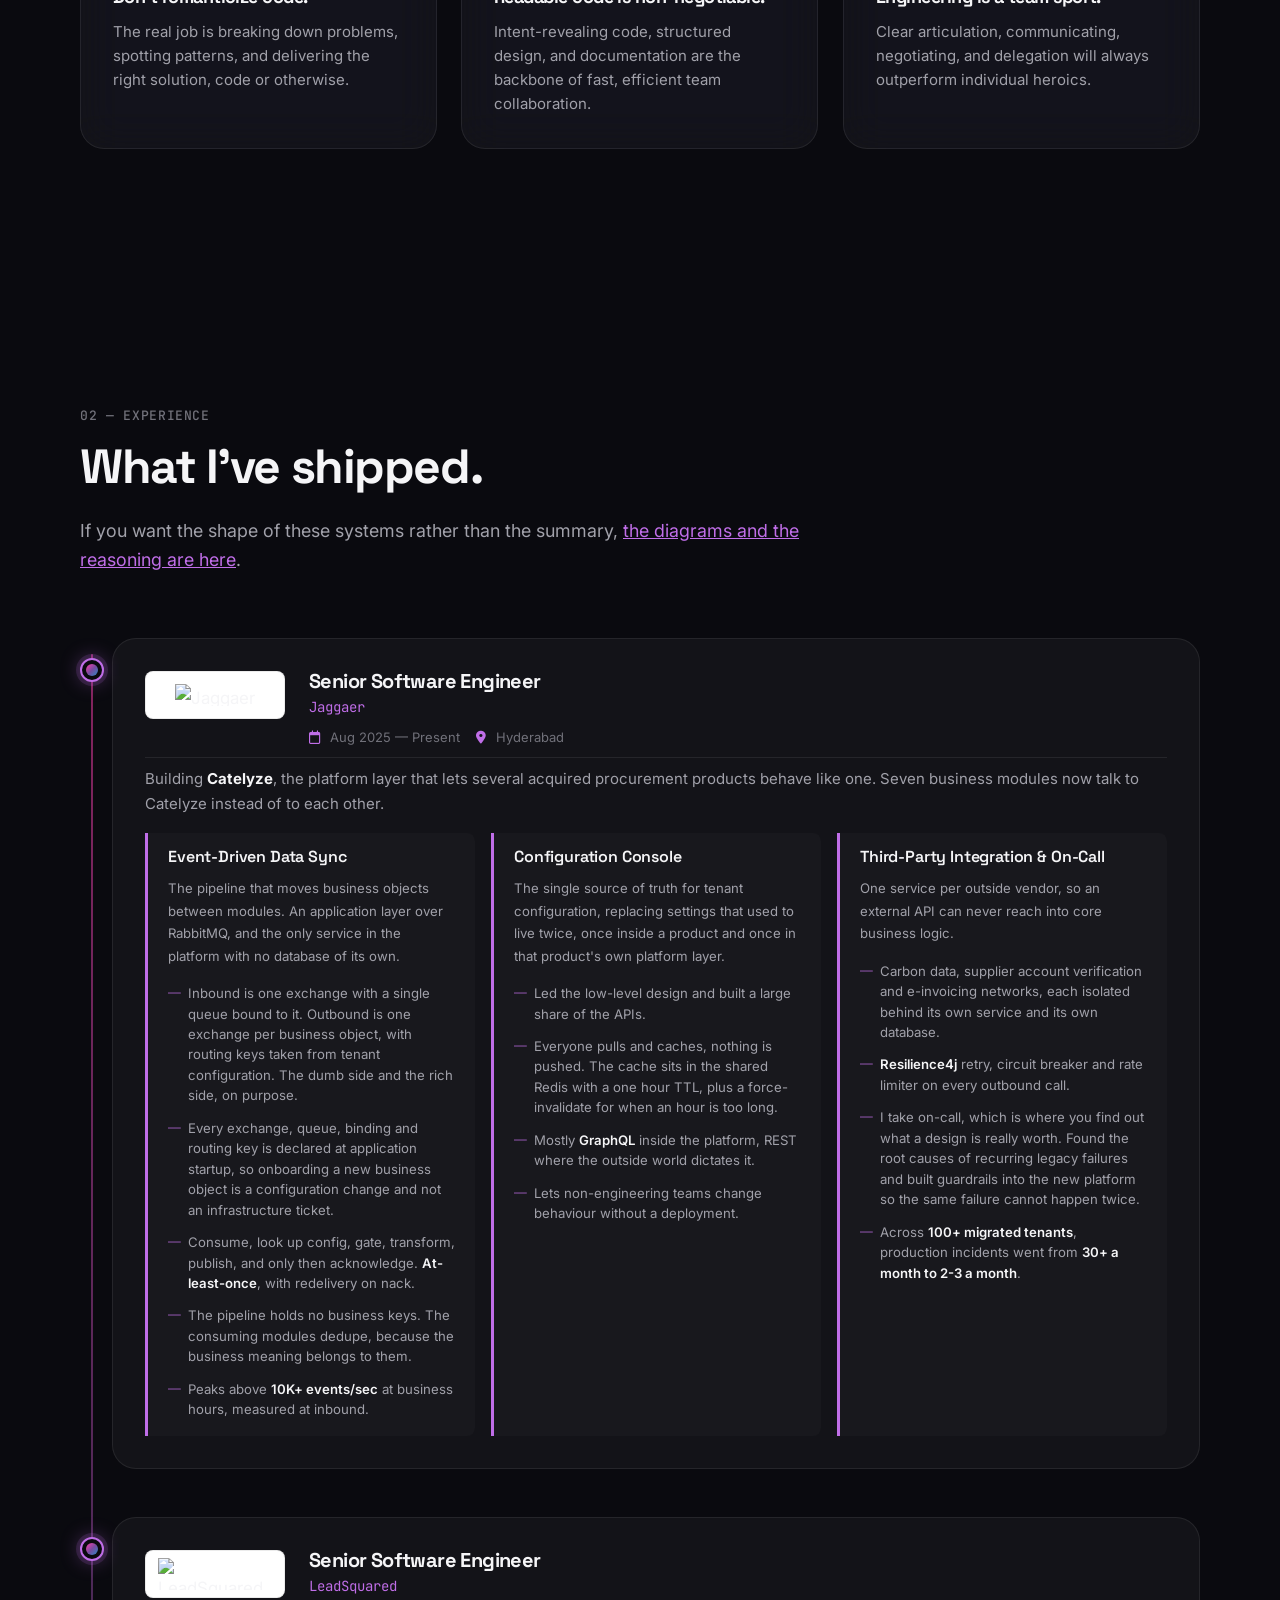
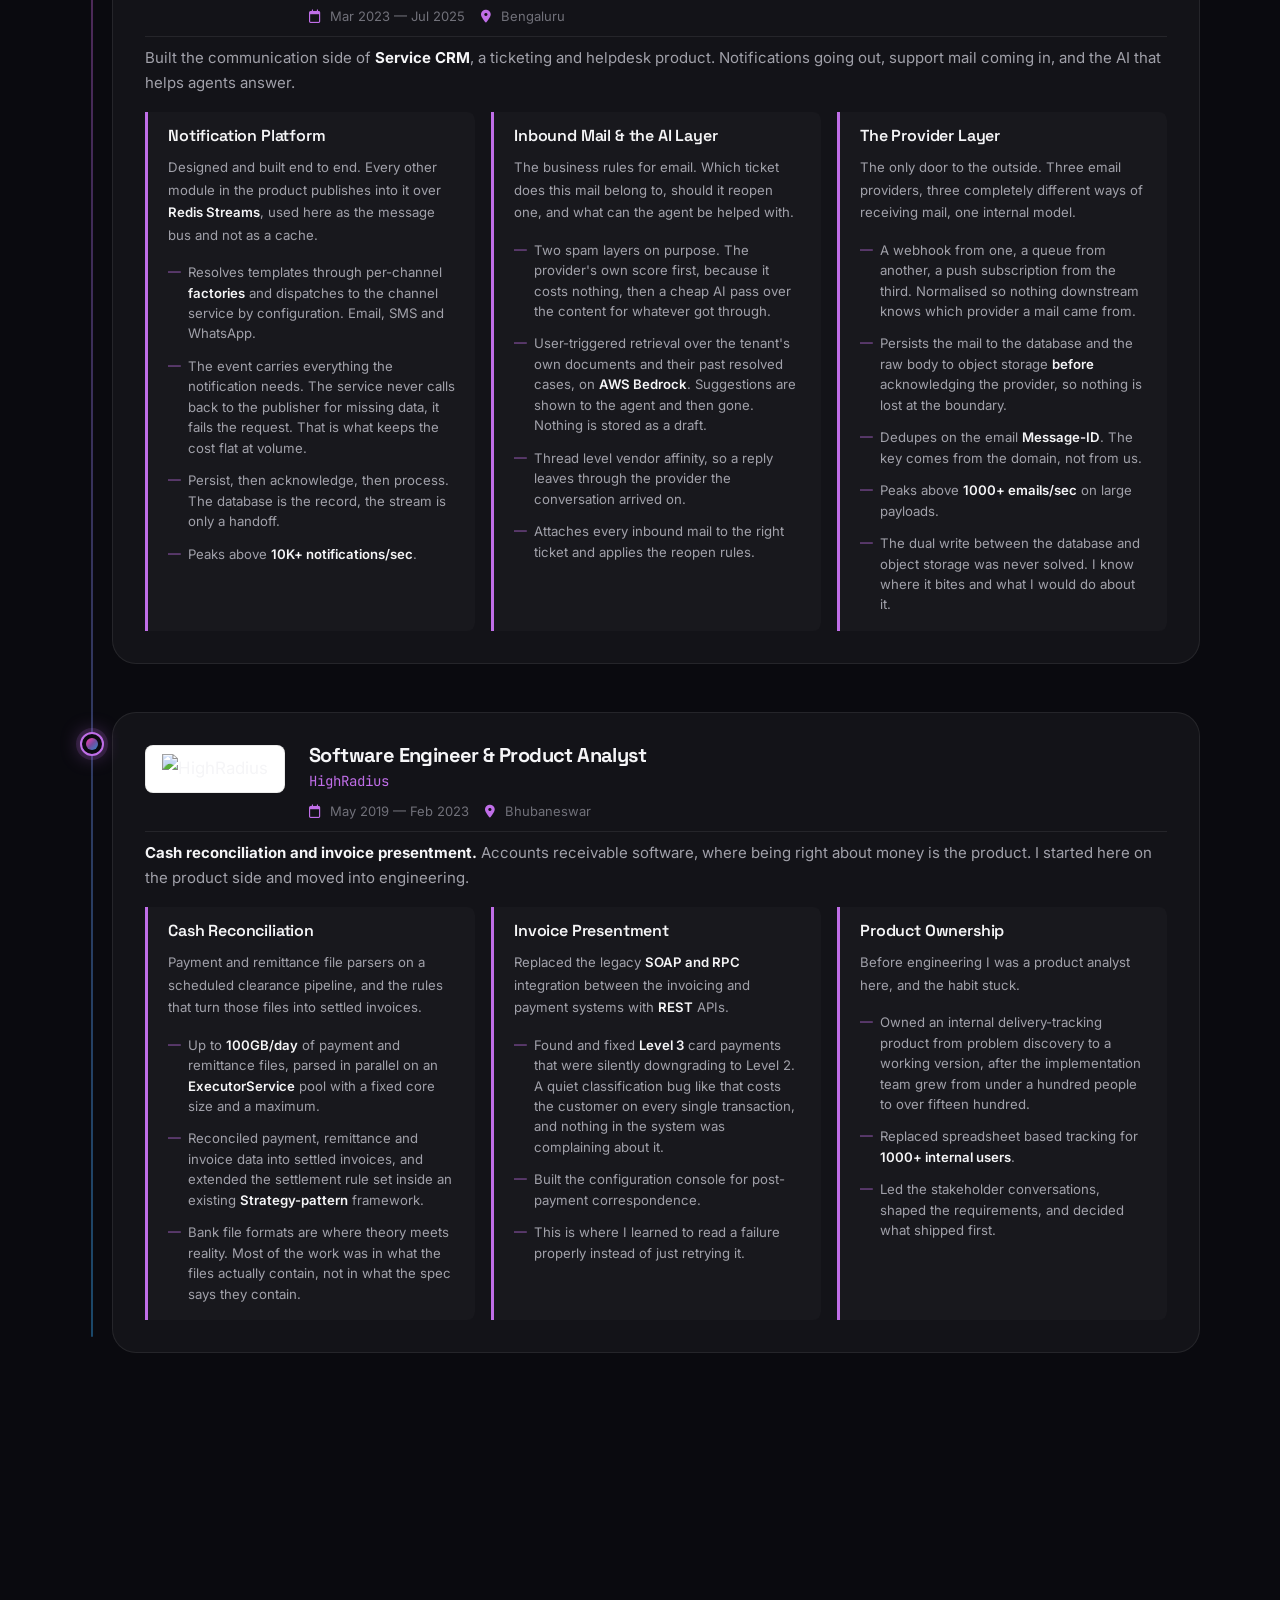
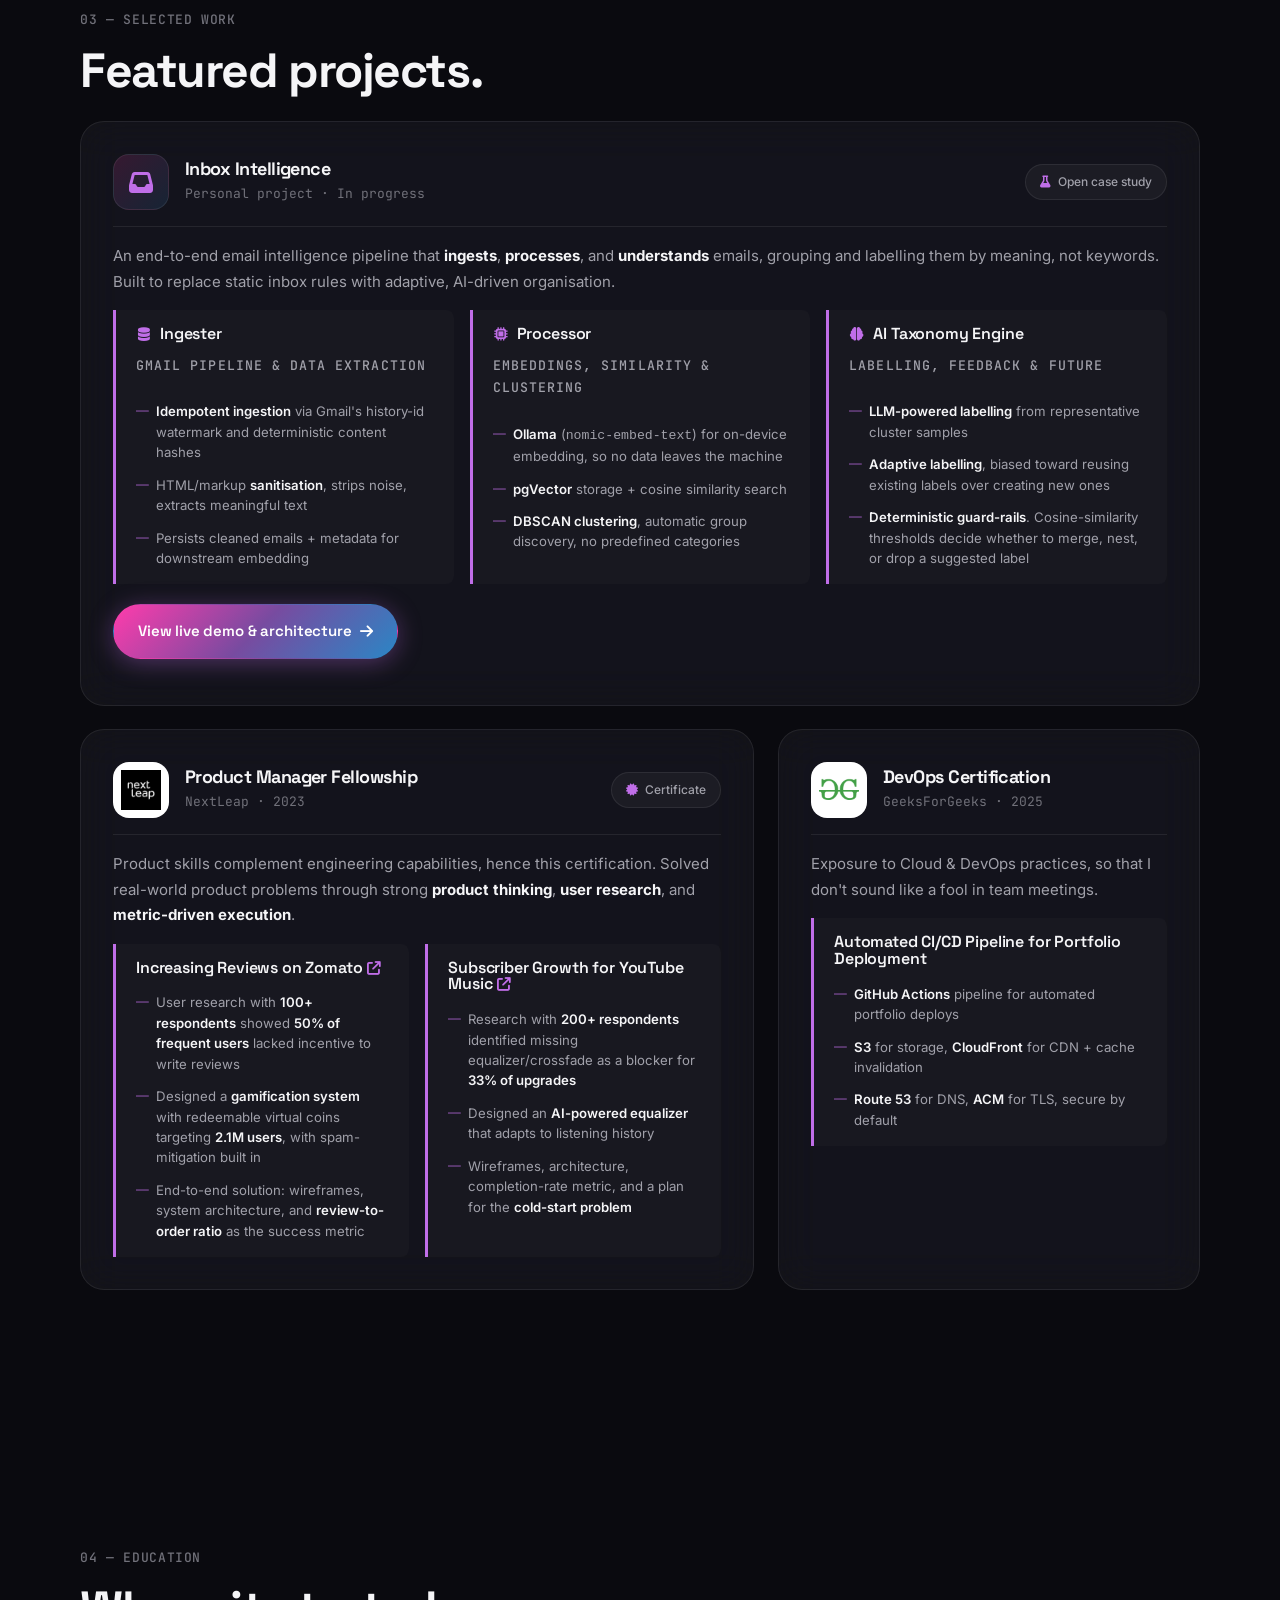
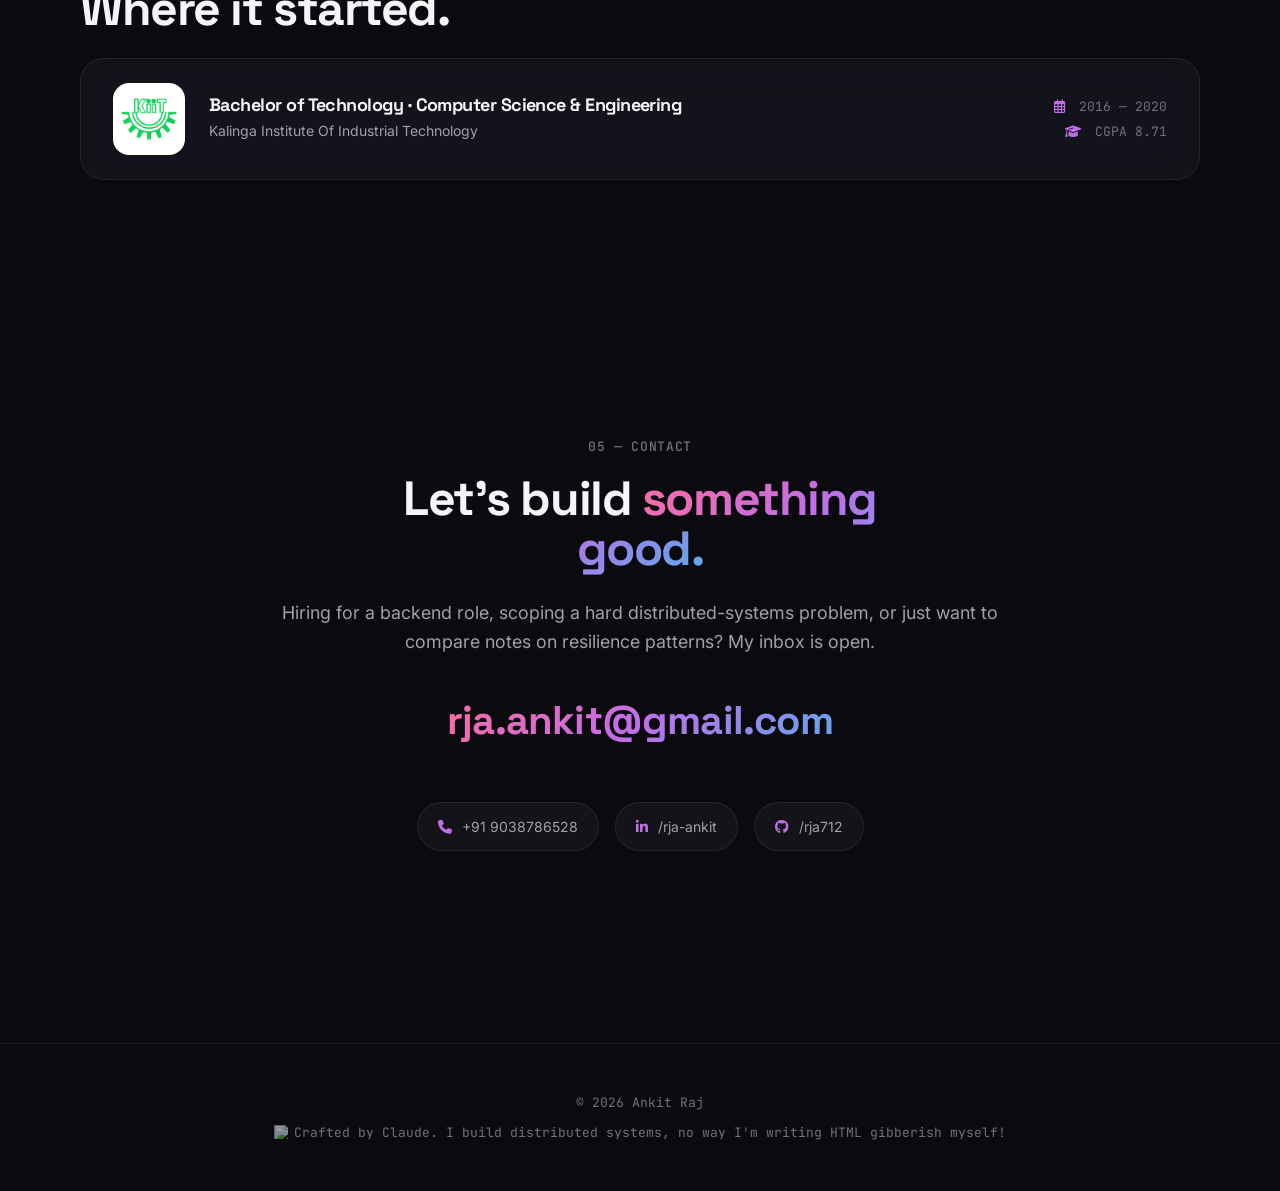
==== commit f5be5f8f: "Align portfolio with the audited resume, and add a systems page The site was still publishing the in" ====
--- a/index.html
+++ b/index.html
@@ -4,7 +4,7 @@
 <head>
     <meta charset="UTF-8">
     <meta content="width=device-width, initial-scale=1.0" name="viewport">
-    <meta content="Ankit Raj — Senior Backend Engineer with 6+ years building distributed systems across Procurement, CRM, and FinTech. Java · Spring Boot · AWS · Microservices."
+    <meta content="Ankit Raj, Senior Backend Engineer. Six years building distributed systems across Procurement, CRM and Receivables. Java, Spring Boot, AWS, Microservices, RabbitMQ."
           name="description">
     <meta content="Senior Backend Engineer, Java, Spring Boot, Microservices, Distributed Systems, AWS, RabbitMQ, System Design"
           name="keywords">
@@ -32,6 +32,9 @@
         <i class="fas fa-sun" aria-hidden="true"></i>
         <i class="fas fa-moon" aria-hidden="true"></i>
     </button>
+    <a class="btn btn-ghost btn-sm" href="systems.html">
+        <i class="fas fa-diagram-project" aria-hidden="true"></i> <span>Systems</span>
+    </a>
     <a class="btn btn-ghost btn-sm"
         href="https://docs.google.com/document/u/2/d/1CLNiq6J4XQr7jyCQY264GZ_nfuFv_keUmUmM56WtKR8/export?format=pdf"
         target="_blank" rel="noopener noreferrer">
@@ -58,8 +61,8 @@
                     6+ years building distributed systems across Procurement, Receivables & CRM.
                 </p>
                 <div class="hero-cta" data-reveal="up" style="--delay:240ms">
-                    <a class="btn btn-primary" href="#projects">
-                        See my work <i aria-hidden="true" class="fas fa-arrow-right"></i>
+                    <a class="btn btn-primary" href="systems.html">
+                        See how I build <i aria-hidden="true" class="fas fa-arrow-right"></i>
                     </a>
                     <a class="btn btn-ghost"
                        href="https://docs.google.com/document/u/2/d/1CLNiq6J4XQr7jyCQY264GZ_nfuFv_keUmUmM56WtKR8/export?format=pdf"
@@ -91,7 +94,6 @@
         <div class="container skills-strip">
             <div class="skills-flat" data-reveal="up">
                 <span class="skill-tag"><i aria-hidden="true" class="devicon-java-plain"></i>Java</span>
-                <span class="skill-tag"><i aria-hidden="true" class="devicon-python-plain"></i>Python</span>
                 <span class="skill-tag"><i aria-hidden="true" class="devicon-spring-plain"></i>Spring Boot</span>
                 <span class="skill-tag"><i aria-hidden="true" class="devicon-spring-plain"></i>Webflux</span>
                 <span class="skill-tag"><i aria-hidden="true" class="devicon-hibernate-plain"></i>JPA / Hibernate</span>
@@ -131,7 +133,6 @@
                 <span class="skill-tag"><i aria-hidden="true" class="devicon-argocd-plain"></i>Argo CD</span>
                 <span class="skill-tag"><i aria-hidden="true" class="devicon-grafana-plain"></i>Grafana</span>
                 <span class="skill-tag"><i aria-hidden="true" class="devicon-prometheus-original"></i>Prometheus</span>
-                <span class="skill-tag"><i aria-hidden="true" class="devicon-opentelemetry-plain"></i>OpenTelemetry</span>
 
                 <span class="skill-tag"><i aria-hidden="true" class="fas fa-cubes"></i>Microservices</span>
                 <span class="skill-tag"><i aria-hidden="true" class="fas fa-tower-broadcast"></i>Event-driven</span>
@@ -160,16 +161,16 @@
             <div class="about-intro">
                 <div class="about-intro-text">
                     <p class="section-lede" data-reveal="up" style="--delay:160ms">
-                        Seasoned backend engineer with diverse experience across SaaS teams like <strong>Jaggaer</strong>,
-                        <strong>LeadSquared</strong>, and <strong>HighRadius</strong>. I specialise in building systems
-                        that handle messy data, third-party integrations, event-driven pipelines, and legacy system
-                        migrations.
+                        Backend engineer, six years in, across <strong>Jaggaer</strong>,
+                        <strong>LeadSquared</strong> and <strong>HighRadius</strong>. Most of my work has been on
+                        systems that other teams depend on, and that changes the bar. It is not about whether the
+                        happy path works. It is about what happens when something upstream breaks.
                     </p>
                     <p class="section-lede" data-reveal="up" style="--delay:160ms">
-                        I bring a <strong>strong product mindset</strong> and solid proficiency in
-                        <strong>cloud</strong>,
-                        <strong>DevOps</strong>, and <strong>AI</strong>, enabling me to collaborate effectively and
-                        deliver end-to-end solutions.
+                        I like the parts nobody demos. What happens when the same message arrives twice. What a
+                        customer sees when a background job fails at two in the morning. I started as a
+                        <strong>product analyst</strong> before moving into engineering, and I still ask what a
+                        feature is for before I ask how to build it.
                     </p>
                 </div>
                 <div class="stats-grid">
@@ -186,7 +187,7 @@
                     <div class="philosophy-num">i.</div>
                     <h4>Don't romanticize code.</h4>
                     <p>The real job is breaking down problems, spotting patterns, and delivering
-                        the right solution — code or otherwise.
+                        the right solution, code or otherwise.
                     </p>
                 </article>
                 <article class="philosophy-card glass" data-reveal="up" style="--delay:160ms">
@@ -211,6 +212,10 @@
         <div class="container">
             <p class="section-eyebrow" data-reveal="up">02 — Experience</p>
             <h2 class="section-title" data-reveal="up" style="--delay:80ms">What I've shipped.</h2>
+            <p class="section-lede" data-reveal="up" style="--delay:120ms">
+                If you want the shape of these systems rather than the summary,
+                <a href="systems.html" style="color:var(--accent-solid);text-decoration:underline">the diagrams and the reasoning are here</a>.
+            </p>
 
             <div class="timeline">
 
@@ -234,40 +239,58 @@
                             </div>
                         </header>
 
-                        <p class="exp-headline">Building <strong>Catelyze</strong> — a scalable cross-platform
-                            integration system enabling seamless admin configuration, real-time dashboards, and
-                            high-throughput data flow across services.</p>
+                        <p class="exp-headline">Building <strong>Catelyze</strong>, the platform layer that lets
+                            several acquired procurement products behave like one. Seven business modules now talk to
+                            Catelyze instead of to each other.</p>
 
                         <div class="project-grid">
                             <div class="exp-block">
-                                <h4 class="exp-block-title">Re-architecting a Fragile Legacy System</h4>
-                                <p>Re-architected tightly coupled third-party integrations into a dedicated
-                                    microservice layer — enabling isolation, independent scaling, and failure containment.</p>
-                                <ul>
-                                    <li>Built a <strong>shared resilience library</strong> adopted across microservices: retry strategies, rate limiting, circuit breakers, and DLQs</li>
-                                    <li>Introduced backpressure handling and fallback mechanisms for external API calls</li>
-                                    <li>Reduced integration-related <strong>production incidents by ~99%</strong></li>
-                                </ul>
-                            </div>
-
-                            <div class="exp-block">
-                                <h4 class="exp-block-title">High-Throughput Event-Driven Data Pipeline</h4>
-                                <p>Engineered an event-driven data sync pipeline to migrate and stream
-                                    procurement data (requisitions, bidding, auctions) from legacy to new systems.</p>
-                                <ul>
-                                    <li>Handled <strong>2,000+ events/sec</strong> reliably</li>
-                                    <li>Built using <strong>ExecutorService + RabbitMQ</strong> for concurrent processing and fault tolerance</li>
-                                    <li>Designed for idempotency, ordering, and failure recovery</li>
-                                </ul>
-                            </div>
-
-                            <div class="exp-block">
-                                <h4 class="exp-block-title">Admin Console &amp; Real-Time Insights</h4>
-                                <p>Developed a centralised admin console for configuration management and operational visibility.</p>
-                                <ul>
-                                    <li>Real-time dashboards powered by core services behind a gateway</li>
-                                    <li>Handled <strong>1,000+ RPS</strong> with optimised APIs and caching strategies</li>
-                                    <li>Enabled non-engineering teams to manage configurations without deployments</li>
+                                <h4 class="exp-block-title">Event-Driven Data Sync</h4>
+                                <p>The pipeline that moves business objects between modules. An application layer over
+                                    RabbitMQ, and the only service in the platform with no database of its own.</p>
+                                <ul>
+                                    <li>Inbound is one exchange with a single queue bound to it. Outbound is one exchange
+                                        per business object, with routing keys taken from tenant configuration. The dumb
+                                        side and the rich side, on purpose.</li>
+                                    <li>Every exchange, queue, binding and routing key is declared at application startup,
+                                        so onboarding a new business object is a configuration change and not an
+                                        infrastructure ticket.</li>
+                                    <li>Consume, look up config, gate, transform, publish, and only then acknowledge.
+                                        <strong>At-least-once</strong>, with redelivery on nack.</li>
+                                    <li>The pipeline holds no business keys. The consuming modules dedupe, because the
+                                        business meaning belongs to them.</li>
+                                    <li>Peaks above <strong>10K+ events/sec</strong> at business hours, measured at inbound.</li>
+                                </ul>
+                            </div>
+
+                            <div class="exp-block">
+                                <h4 class="exp-block-title">Configuration Console</h4>
+                                <p>The single source of truth for tenant configuration, replacing settings that used to
+                                    live twice, once inside a product and once in that product's own platform layer.</p>
+                                <ul>
+                                    <li>Led the low-level design and built a large share of the APIs.</li>
+                                    <li>Everyone pulls and caches, nothing is pushed. The cache sits in the shared Redis
+                                        with a one hour TTL, plus a force-invalidate for when an hour is too long.</li>
+                                    <li>Mostly <strong>GraphQL</strong> inside the platform, REST where the outside world
+                                        dictates it.</li>
+                                    <li>Lets non-engineering teams change behaviour without a deployment.</li>
+                                </ul>
+                            </div>
+
+                            <div class="exp-block">
+                                <h4 class="exp-block-title">Third-Party Integration &amp; On-Call</h4>
+                                <p>One service per outside vendor, so an external API can never reach into core business
+                                    logic.</p>
+                                <ul>
+                                    <li>Carbon data, supplier account verification and e-invoicing networks, each isolated
+                                        behind its own service and its own database.</li>
+                                    <li><strong>Resilience4j</strong> retry, circuit breaker and rate limiter on every
+                                        outbound call.</li>
+                                    <li>I take on-call, which is where you find out what a design is really worth. Found
+                                        the root causes of recurring legacy failures and built guardrails into the new
+                                        platform so the same failure cannot happen twice.</li>
+                                    <li>Across <strong>100+ migrated tenants</strong>, production incidents went from
+                                        <strong>30+ a month to 2-3 a month</strong>.</li>
                                 </ul>
                             </div>
                         </div>
@@ -294,40 +317,58 @@
                             </div>
                         </header>
 
-                        <p class="exp-headline">Built <strong>Service CRM</strong> — a ticketing and helpdesk
-                            system to streamline client customer support workflows across multiple communication channels.</p>
+                        <p class="exp-headline">Built the communication side of <strong>Service CRM</strong>, a ticketing
+                            and helpdesk product. Notifications going out, support mail coming in, and the AI that helps
+                            agents answer.</p>
 
                         <div class="project-grid">
                             <div class="exp-block">
-                                <h4 class="exp-block-title">Event-Driven Email System</h4>
-                                <p>Built a high-throughput email microservice integrating multiple ESPs like
-                                    SendGrid, AWS SES, and Gmail.</p>
-                                <ul>
-                                    <li>Processed <strong>10K+ emails/day</strong> with <strong>rate limiting</strong> (Bucket4j) to prevent provider throttling</li>
-                                    <li>Automated retry and failure handling using <strong>EventBridge, SNS, and SQS</strong></li>
-                                    <li>Added <strong>AI-driven spam detection</strong> and <strong>Redis caching</strong> for deliverability and performance</li>
-                                    <li>Integrated monitoring (Micrometer) and observability dashboards</li>
-                                </ul>
-                            </div>
-
-                            <div class="exp-block">
-                                <h4 class="exp-block-title">Multi-Channel Notification Platform</h4>
-                                <p>Developed a factory-pattern-based notification service supporting Email, SMS, and WhatsApp.</p>
-                                <ul>
-                                    <li>Handled <strong>50K+ notifications/day</strong> across channels</li>
-                                    <li>Unified abstraction layer for easy extensibility of new providers</li>
-                                    <li>Built-in retry, monitoring, and failure recovery mechanisms</li>
-                                    <li>Delivered operational visibility via a centralised dashboard</li>
-                                </ul>
-                            </div>
-
-                            <div class="exp-block">
-                                <h4 class="exp-block-title">Operational &amp; Product Improvements</h4>
-                                <p>Focused on system reliability, cost efficiency, and product scalability:</p>
-                                <ul>
-                                    <li>Protected email IP reputation by detecting risky usage patterns and quarantining abusive accounts</li>
-                                    <li>Built automated client usage tracking enabling <strong>usage-based pricing</strong> and data-driven product decisions</li>
-                                    <li>Standardised <strong>trunk-based development</strong> with weekly releases, including rollback strategies for safer and faster deployments</li>
+                                <h4 class="exp-block-title">Notification Platform</h4>
+                                <p>Designed and built end to end. Every other module in the product publishes into it over
+                                    <strong>Redis Streams</strong>, used here as the message bus and not as a cache.</p>
+                                <ul>
+                                    <li>Resolves templates through per-channel <strong>factories</strong> and dispatches to
+                                        the channel service by configuration. Email, SMS and WhatsApp.</li>
+                                    <li>The event carries everything the notification needs. The service never calls back
+                                        to the publisher for missing data, it fails the request. That is what keeps the
+                                        cost flat at volume.</li>
+                                    <li>Persist, then acknowledge, then process. The database is the record, the stream is
+                                        only a handoff.</li>
+                                    <li>Peaks above <strong>10K+ notifications/sec</strong>.</li>
+                                </ul>
+                            </div>
+
+                            <div class="exp-block">
+                                <h4 class="exp-block-title">Inbound Mail &amp; the AI Layer</h4>
+                                <p>The business rules for email. Which ticket does this mail belong to, should it reopen
+                                    one, and what can the agent be helped with.</p>
+                                <ul>
+                                    <li>Two spam layers on purpose. The provider's own score first, because it costs
+                                        nothing, then a cheap AI pass over the content for whatever got through.</li>
+                                    <li>User-triggered retrieval over the tenant's own documents and their past resolved
+                                        cases, on <strong>AWS Bedrock</strong>. Suggestions are shown to the agent and then
+                                        gone. Nothing is stored as a draft.</li>
+                                    <li>Thread level vendor affinity, so a reply leaves through the provider the
+                                        conversation arrived on.</li>
+                                    <li>Attaches every inbound mail to the right ticket and applies the reopen rules.</li>
+                                </ul>
+                            </div>
+
+                            <div class="exp-block">
+                                <h4 class="exp-block-title">The Provider Layer</h4>
+                                <p>The only door to the outside. Three email providers, three completely different ways of
+                                    receiving mail, one internal model.</p>
+                                <ul>
+                                    <li>A webhook from one, a queue from another, a push subscription from the third.
+                                        Normalised so nothing downstream knows which provider a mail came from.</li>
+                                    <li>Persists the mail to the database and the raw body to object storage
+                                        <strong>before</strong> acknowledging the provider, so nothing is lost at the
+                                        boundary.</li>
+                                    <li>Dedupes on the email <strong>Message-ID</strong>. The key comes from the domain,
+                                        not from us.</li>
+                                    <li>Peaks above <strong>1000+ emails/sec</strong> on large payloads.</li>
+                                    <li>The dual write between the database and object storage was never solved. I know
+                                        where it bites and what I would do about it.</li>
                                 </ul>
                             </div>
                         </div>
@@ -354,29 +395,50 @@
                             </div>
                         </header>
 
-                        <p class="exp-headline"><strong>Electronic Invoicing &amp; Cash Application</strong>
-                            — contributed to building systems that automate Accounts Receivable workflows,
-                            improving payment processing efficiency and reducing manual intervention.</p>
+                        <p class="exp-headline"><strong>Cash reconciliation and invoice presentment.</strong> Accounts
+                            receivable software, where being right about money is the product. I started here on the
+                            product side and moved into engineering.</p>
 
                         <div class="project-grid">
                             <div class="exp-block">
-                                <h4 class="exp-block-title">Engineering Impact</h4>
-                                <p>Focused on reliability, scale, and correctness in high-volume financial systems:</p>
-                                <ul>
-                                    <li>Reduced payment failures by <strong>10–12%</strong> by implementing L3 credit card payment flows and fixing inter-service integration gaps</li>
-                                    <li>Built a high-throughput payment file parser processing <strong>1B+ records/year</strong>, coupled with a concurrent rule engine using ExecutorService</li>
-                                    <li>Developed a correspondence configuration management service handling <strong>1M+ records/year</strong>, enabling flexible client-specific workflows</li>
-                                </ul>
-                            </div>
-
-                            <div class="exp-block">
-                                <h4 class="exp-block-title">Product Ownership &amp; Execution</h4>
-                                <p>Stepped beyond engineering to drive product outcomes end-to-end:</p>
-                                <ul>
-                                    <li>Owned and built an <strong>internal utility product (1,000+ DAU)</strong> from problem discovery to MVP and scale</li>
-                                    <li>Led stakeholder discussions, requirement shaping, and feature prioritisation</li>
-                                    <li>Improved bandwidth utilisation by <strong>10%</strong> and implementation speed by <strong>5%</strong></li>
-                                    <li>Drove adoption by stabilising the product post-launch and optimising based on dashboard CTR and usage metrics</li>
+                                <h4 class="exp-block-title">Cash Reconciliation</h4>
+                                <p>Payment and remittance file parsers on a scheduled clearance pipeline, and the rules
+                                    that turn those files into settled invoices.</p>
+                                <ul>
+                                    <li>Up to <strong>100GB/day</strong> of payment and remittance files, parsed in
+                                        parallel on an <strong>ExecutorService</strong> pool with a fixed core size and a
+                                        maximum.</li>
+                                    <li>Reconciled payment, remittance and invoice data into settled invoices, and
+                                        extended the settlement rule set inside an existing
+                                        <strong>Strategy-pattern</strong> framework.</li>
+                                    <li>Bank file formats are where theory meets reality. Most of the work was in what the
+                                        files actually contain, not in what the spec says they contain.</li>
+                                </ul>
+                            </div>
+
+                            <div class="exp-block">
+                                <h4 class="exp-block-title">Invoice Presentment</h4>
+                                <p>Replaced the legacy <strong>SOAP and RPC</strong> integration between the invoicing and
+                                    payment systems with <strong>REST</strong> APIs.</p>
+                                <ul>
+                                    <li>Found and fixed <strong>Level 3</strong> card payments that were silently
+                                        downgrading to Level 2. A quiet classification bug like that costs the customer on
+                                        every single transaction, and nothing in the system was complaining about it.</li>
+                                    <li>Built the configuration console for post-payment correspondence.</li>
+                                    <li>This is where I learned to read a failure properly instead of just retrying it.</li>
+                                </ul>
+                            </div>
+
+                            <div class="exp-block">
+                                <h4 class="exp-block-title">Product Ownership</h4>
+                                <p>Before engineering I was a product analyst here, and the habit stuck.</p>
+                                <ul>
+                                    <li>Owned an internal delivery-tracking product from problem discovery to a working
+                                        version, after the implementation team grew from under a hundred people to over
+                                        fifteen hundred.</li>
+                                    <li>Replaced spreadsheet based tracking for <strong>1000+ internal users</strong>.</li>
+                                    <li>Led the stakeholder conversations, shaped the requirements, and decided what
+                                        shipped first.</li>
                                 </ul>
                             </div>
                         </div>
@@ -412,7 +474,7 @@
 
                     <p class="exp-headline">An end-to-end email intelligence pipeline that
                         <strong>ingests</strong>, <strong>processes</strong>, and <strong>understands</strong>
-                        emails — grouping and labelling them by meaning, not keywords. Built to replace
+                        emails, grouping and labelling them by meaning, not keywords. Built to replace
                         static inbox rules with adaptive, AI-driven organisation.</p>
 
                     <div class="project-grid">
@@ -422,7 +484,7 @@
                             <ul>
                                 <li><strong>Idempotent ingestion</strong> via Gmail's history-id watermark
                                     and deterministic content hashes</li>
-                                <li>HTML/markup <strong>sanitisation</strong> — strips noise,
+                                <li>HTML/markup <strong>sanitisation</strong>, strips noise,
                                     extracts meaningful text</li>
                                 <li>Persists cleaned emails + metadata for downstream embedding</li>
                             </ul>
@@ -433,9 +495,9 @@
                             <p class="exp-block-sub">Embeddings, Similarity &amp; Clustering</p>
                             <ul>
                                 <li><strong>Ollama</strong> (<code>nomic-embed-text</code>) for on-device
-                                    embedding — no data leaves the machine</li>
+                                    embedding, so no data leaves the machine</li>
                                 <li><strong>pgVector</strong> storage + cosine similarity search</li>
-                                <li><strong>DBSCAN clustering</strong> — automatic group discovery,
+                                <li><strong>DBSCAN clustering</strong>, automatic group discovery,
                                     no predefined categories</li>
                             </ul>
                         </div>
@@ -445,8 +507,8 @@
                             <p class="exp-block-sub">Labelling, Feedback &amp; Future</p>
                             <ul>
                                 <li><strong>LLM-powered labelling</strong> from representative cluster samples</li>
-                                <li><strong>Adaptive labelling</strong> — biased toward reusing existing labels over creating new ones</li>
-                                <li><strong>Deterministic guard-rails</strong> — cosine-similarity thresholds decide whether to merge, nest, or drop a suggested label</li>
+                                <li><strong>Adaptive labelling</strong>, biased toward reusing existing labels over creating new ones</li>
+                                <li><strong>Deterministic guard-rails</strong>. Cosine-similarity thresholds decide whether to merge, nest, or drop a suggested label</li>
                             </ul>
                         </div>
                     </div>
@@ -477,7 +539,7 @@
                         </a>
                     </header>
 
-                    <p class="exp-headline">Product skills complement engineering capabilities — hence this certification.
+                    <p class="exp-headline">Product skills complement engineering capabilities, hence this certification.
                         Solved real-world product problems through strong <strong>product thinking</strong>,
                         <strong>user research</strong>, and <strong>metric-driven execution</strong>.</p>
 
@@ -540,7 +602,7 @@
                                 <li><strong>GitHub Actions</strong> pipeline for automated portfolio deploys</li>
                                 <li><strong>S3</strong> for storage, <strong>CloudFront</strong> for CDN +
                                     cache invalidation</li>
-                                <li><strong>Route 53</strong> for DNS, <strong>ACM</strong> for TLS — secure by default</li>
+                                <li><strong>Route 53</strong> for DNS, <strong>ACM</strong> for TLS, secure by default</li>
                             </ul>
                         </div>
                     </div>
@@ -616,7 +678,7 @@
         <p class="footer-note">
             <img alt="Claude" class="footer-claude-logo" height="14" src="https://cdn.simpleicons.org/claude/D97757"
                  width="14">
-            Crafted by Claude — I build distributed systems, no way I'm writing HTML gibberish myself!
+            Crafted by Claude. I build distributed systems, no way I'm writing HTML gibberish myself!
         </p>
     </div>
 </footer>
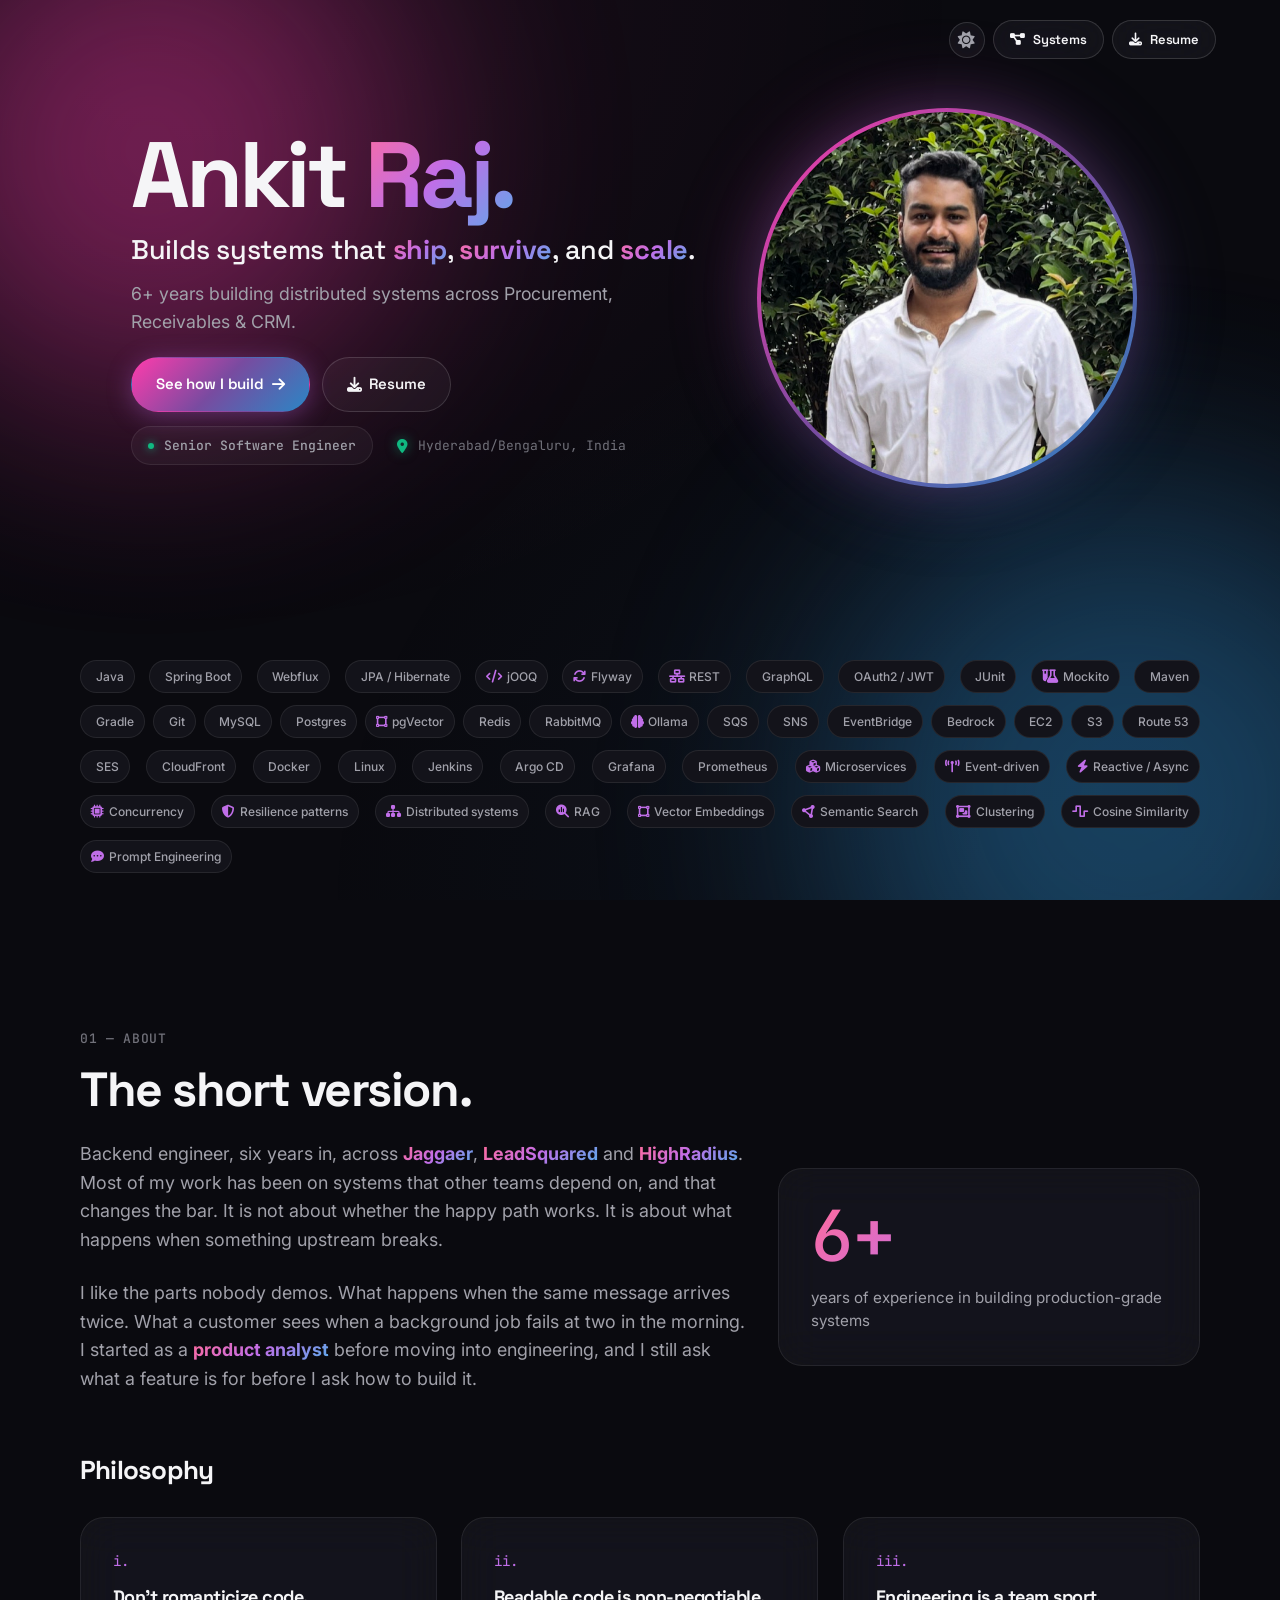
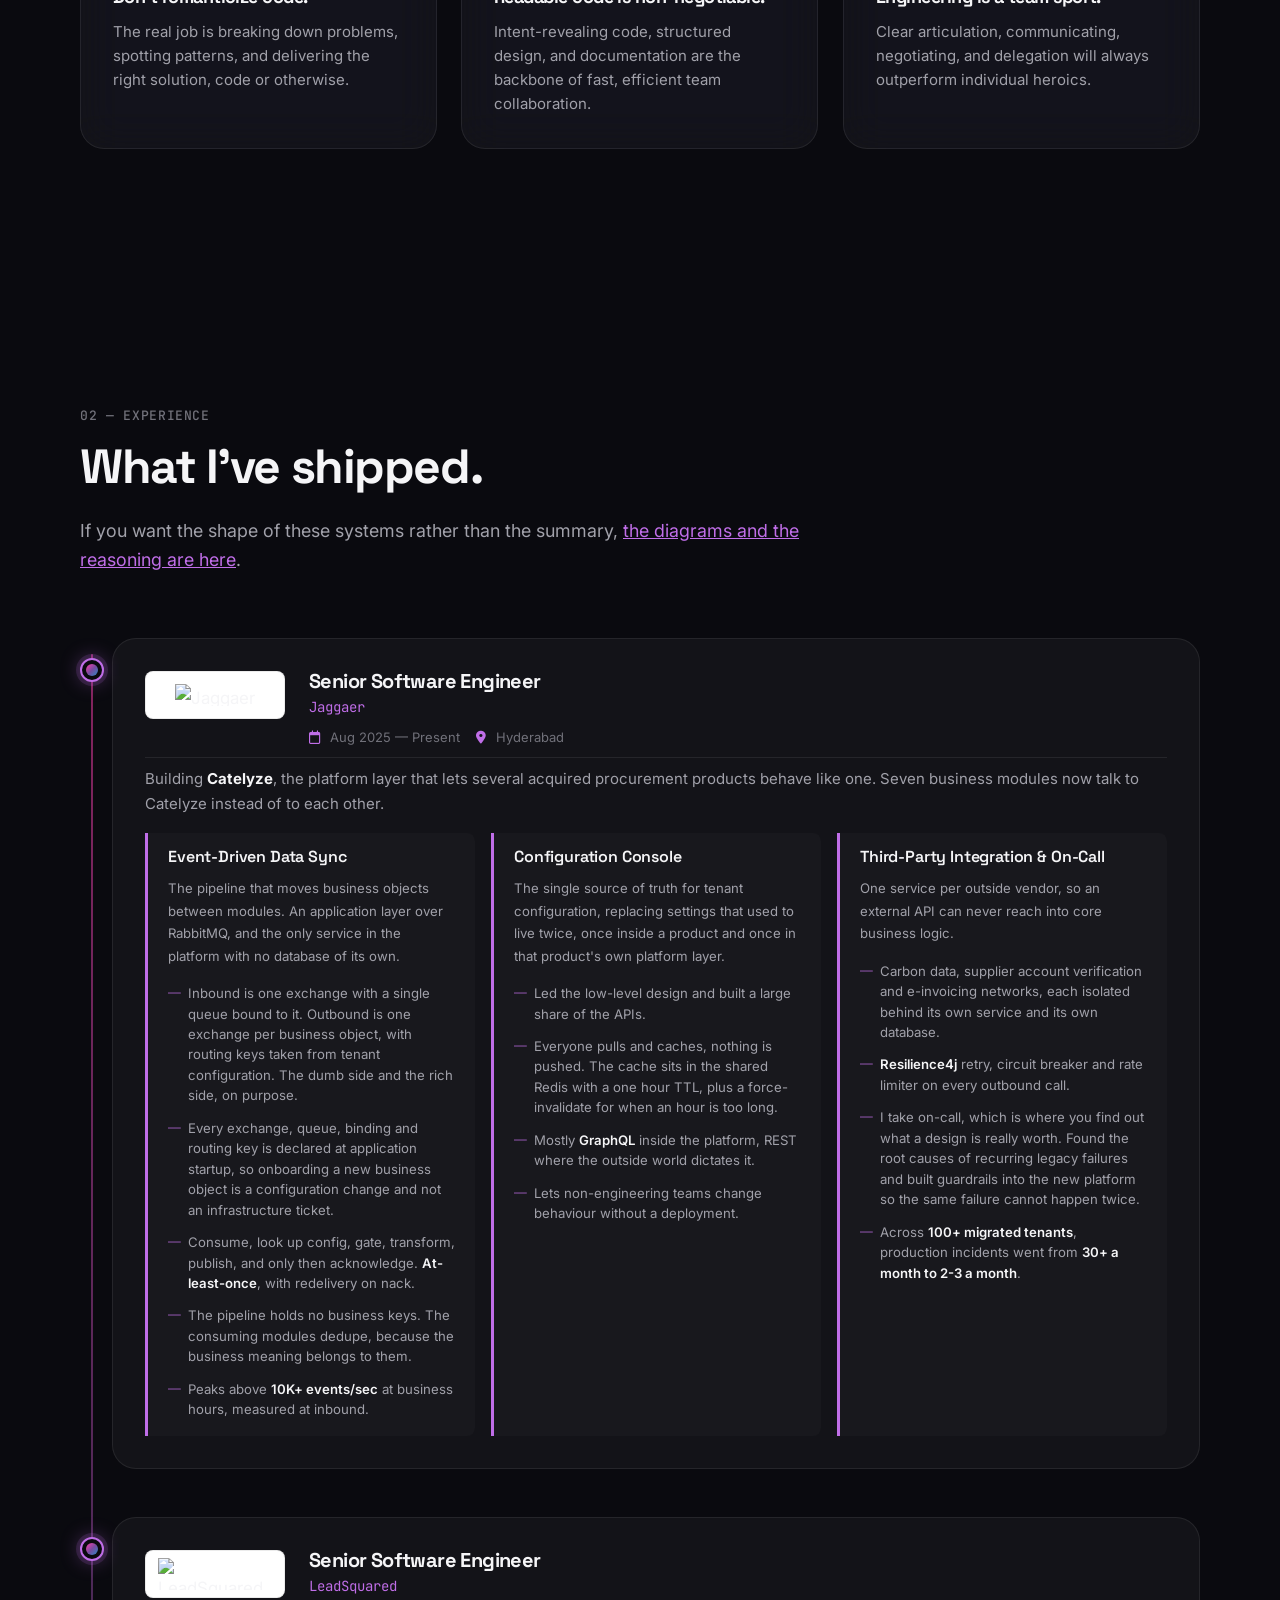
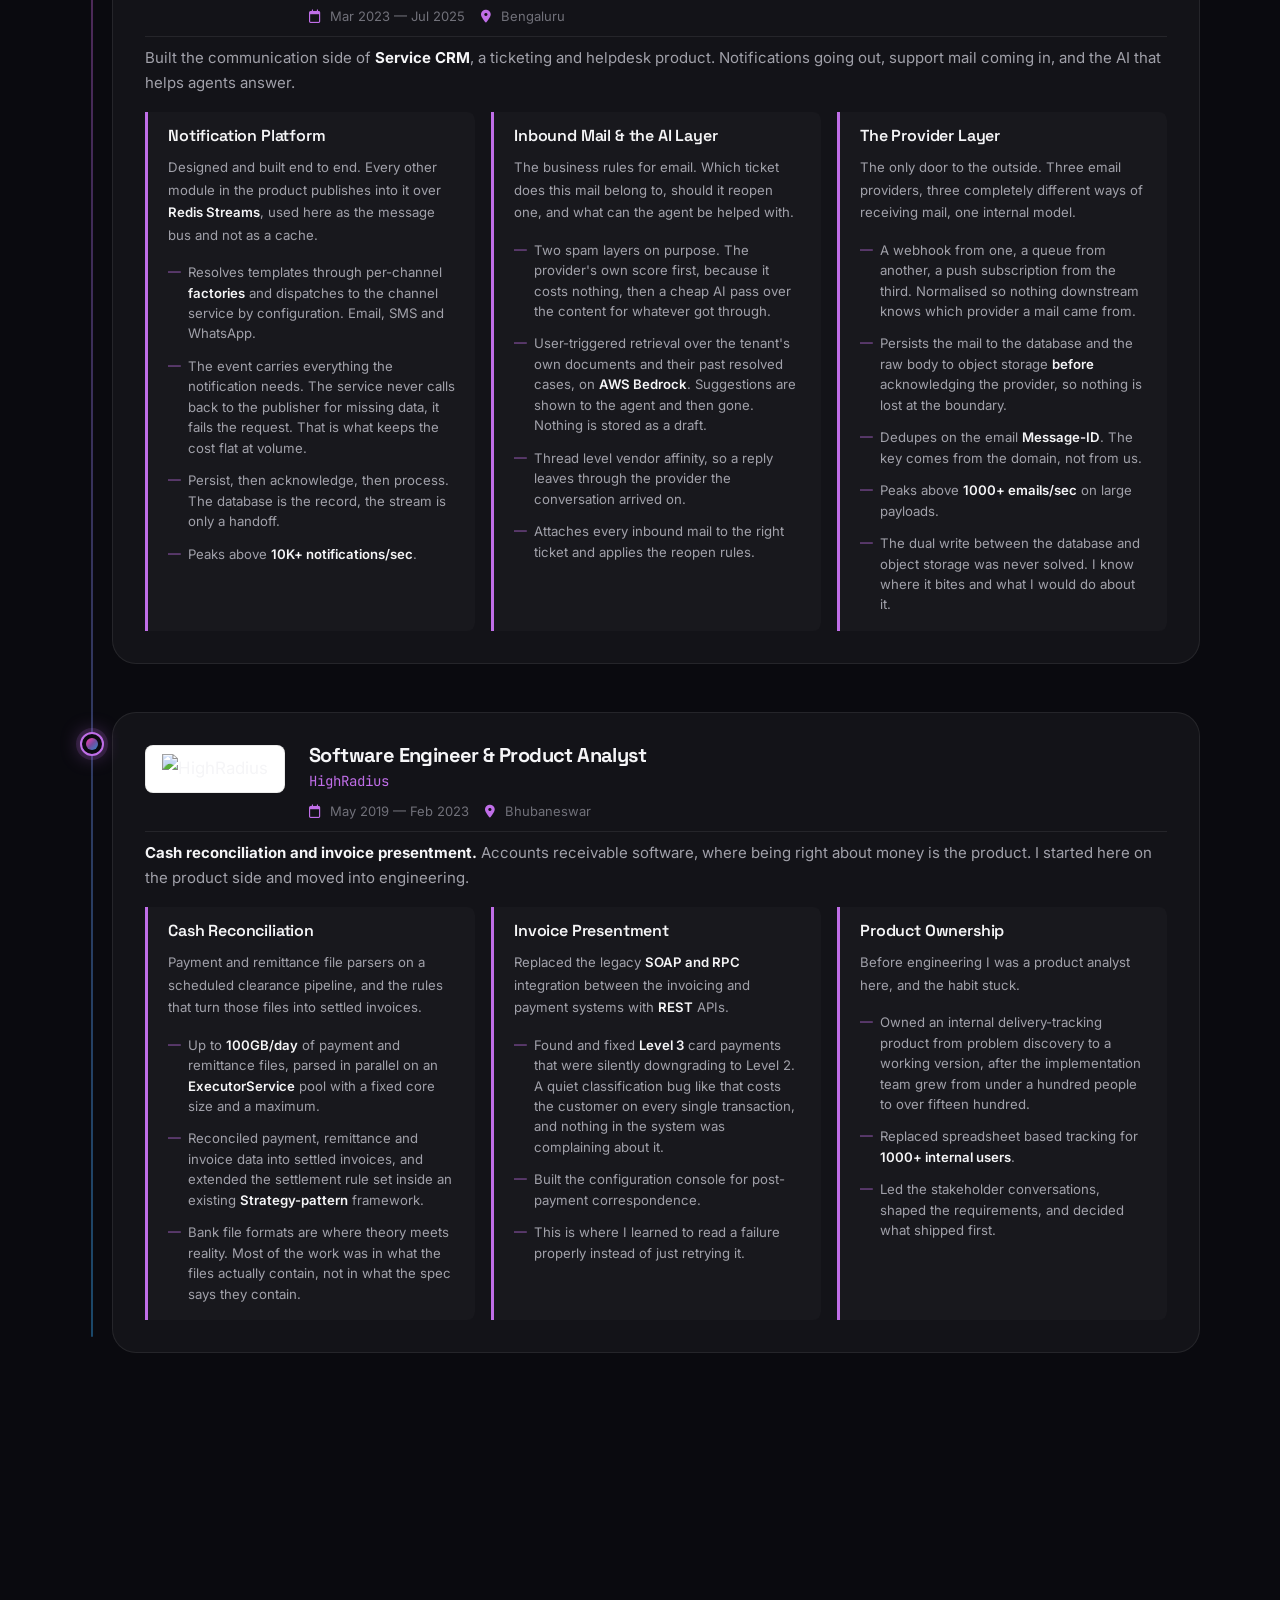
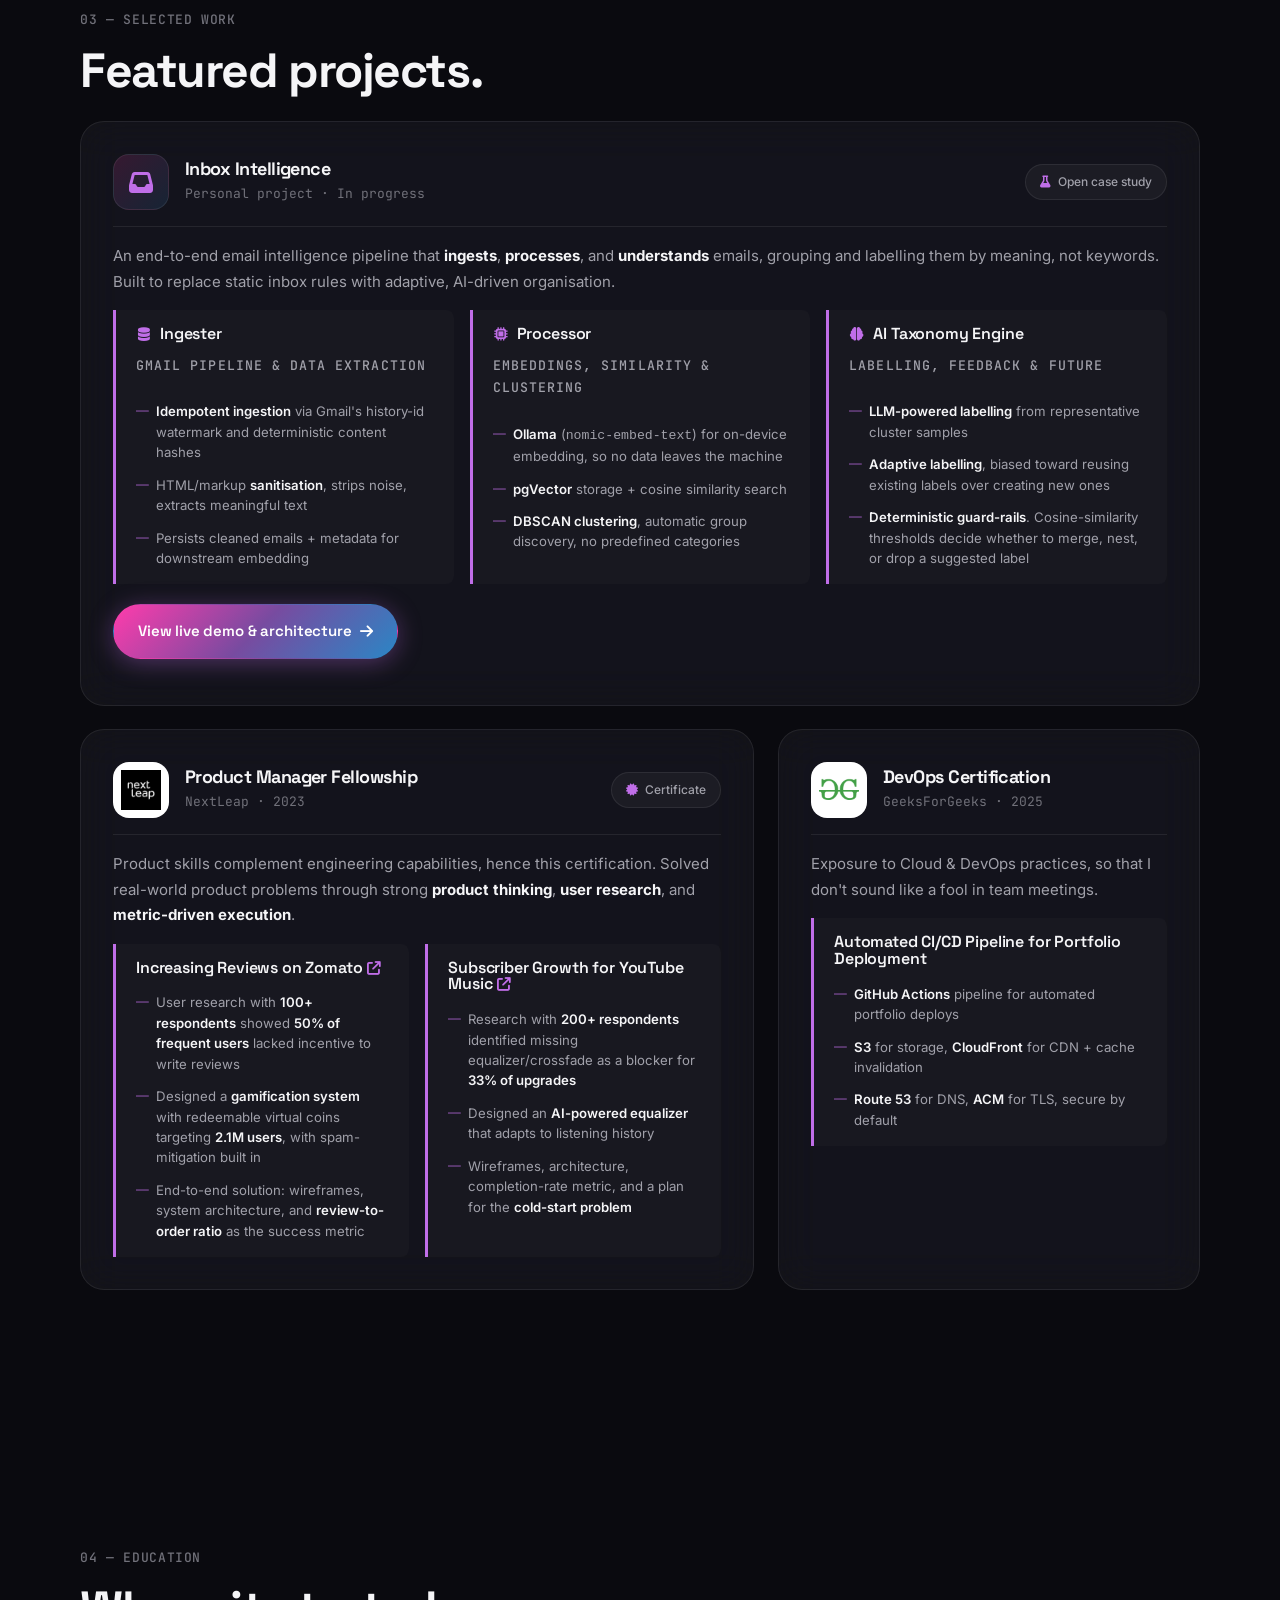
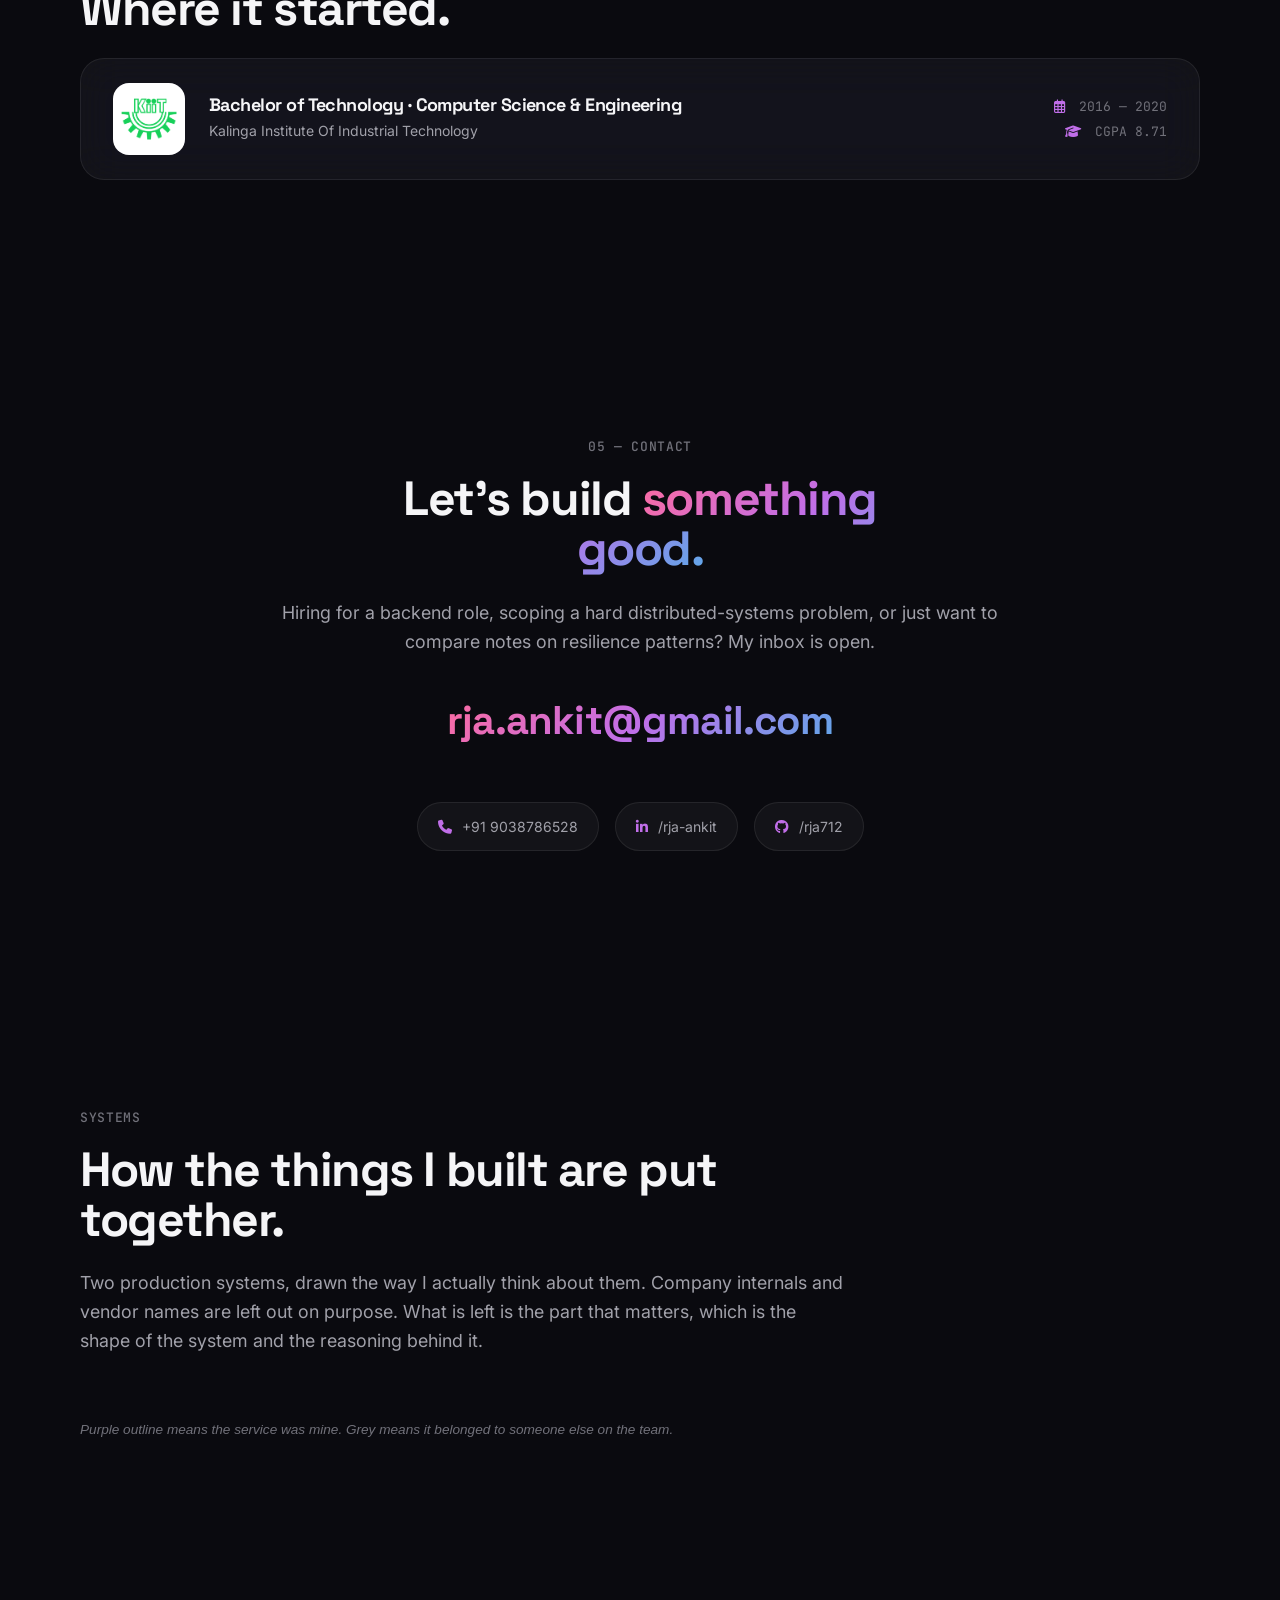
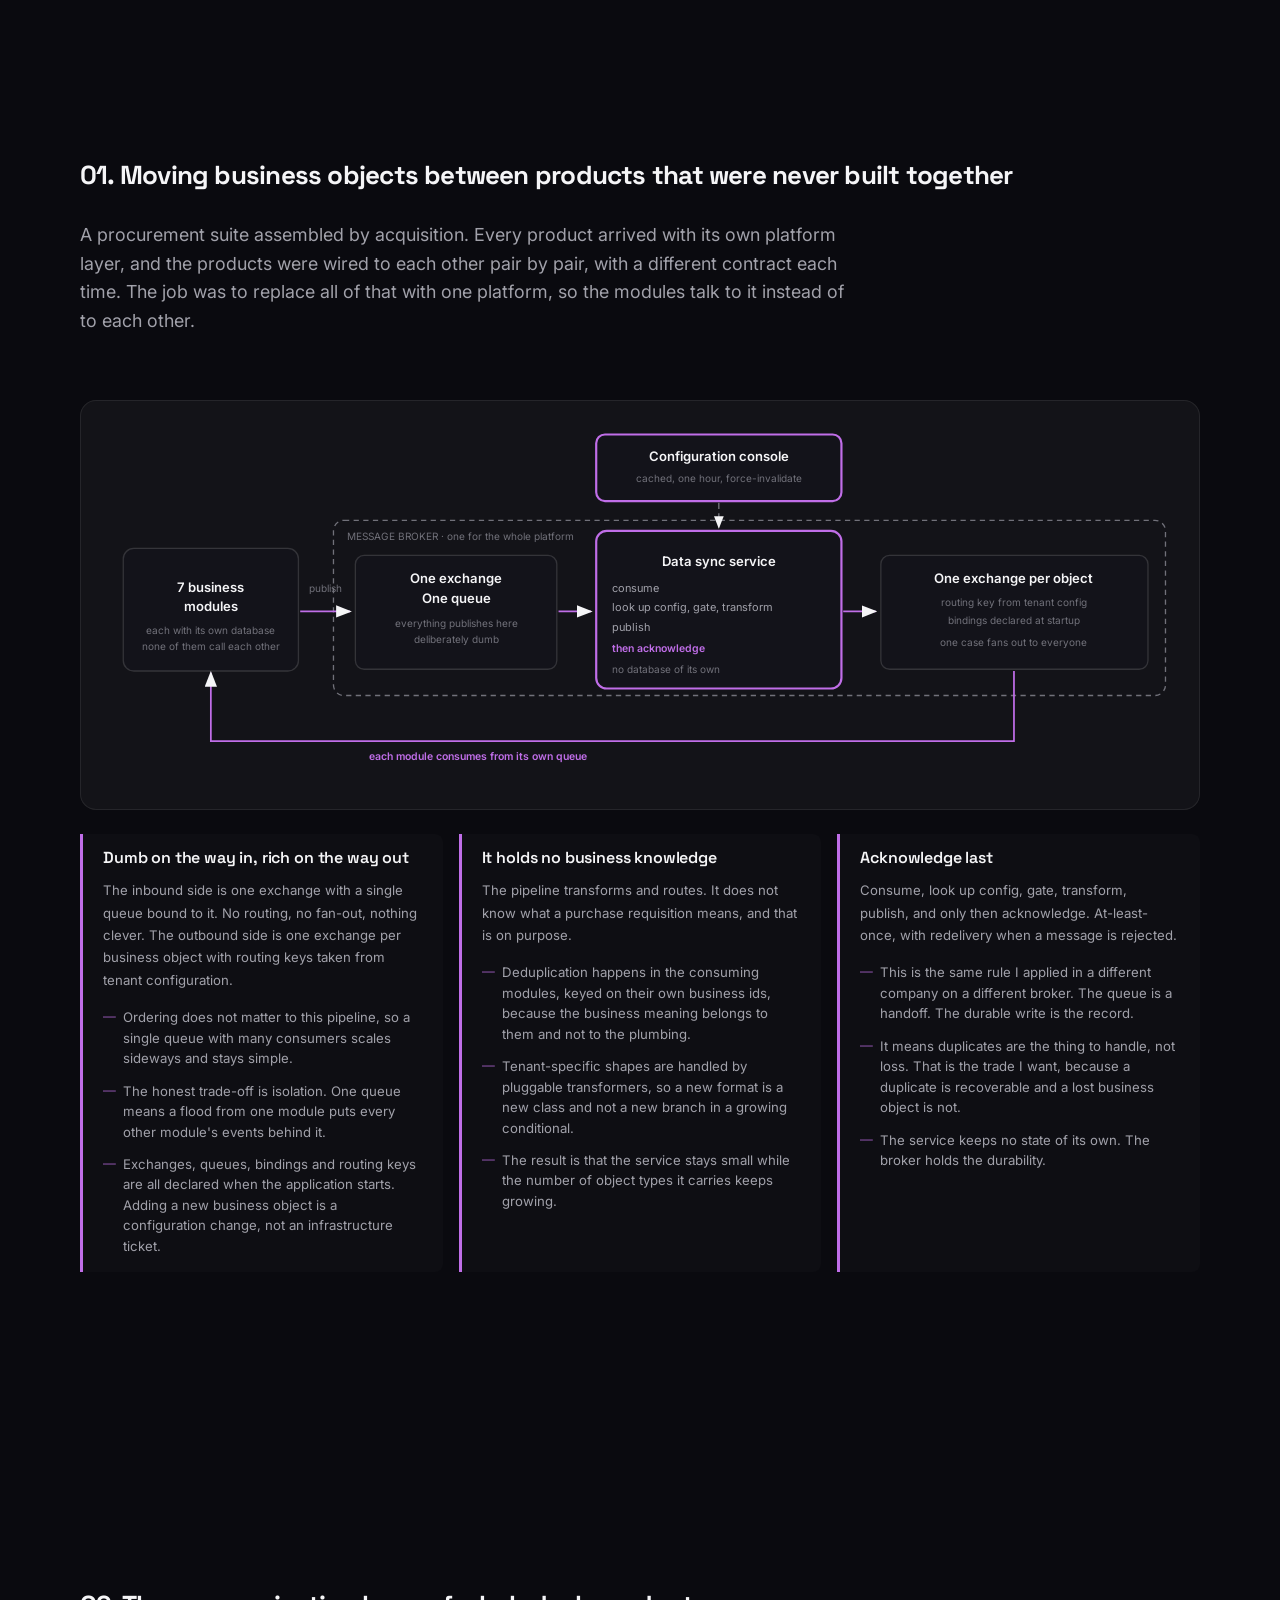
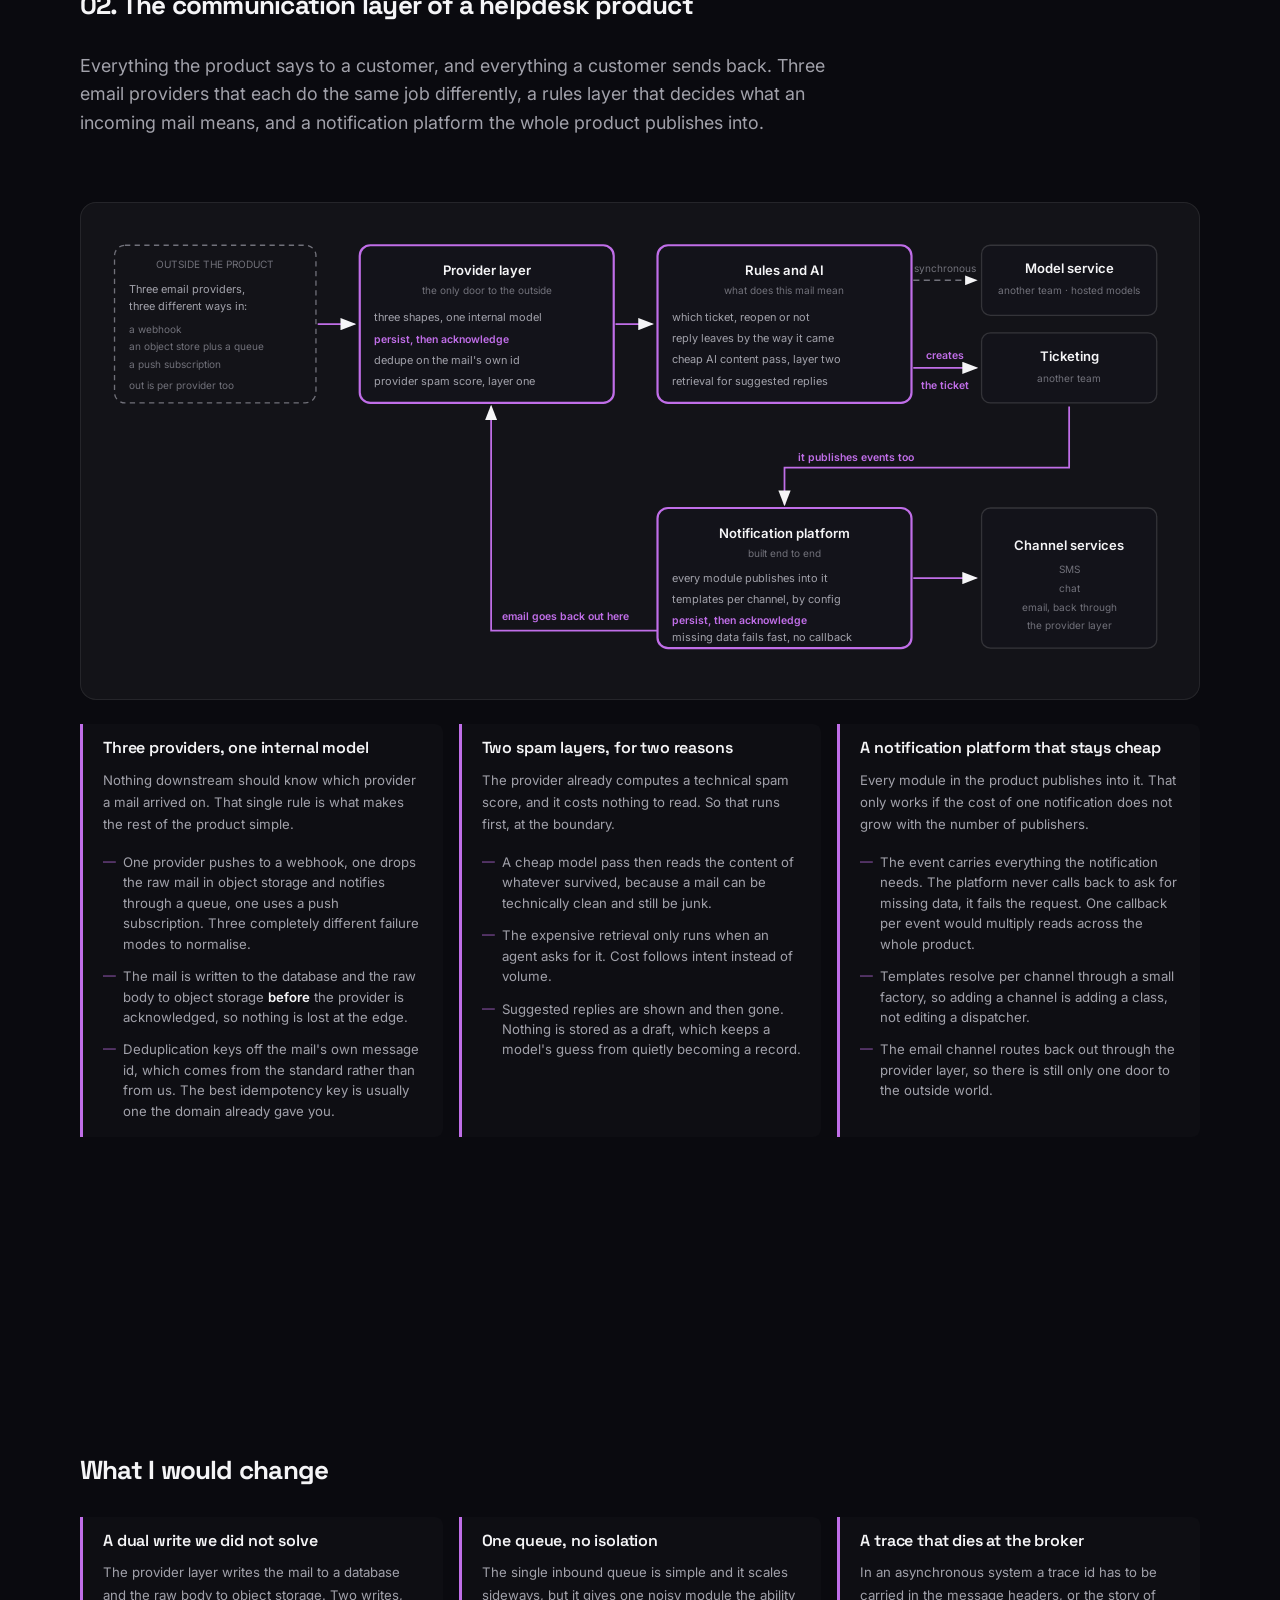
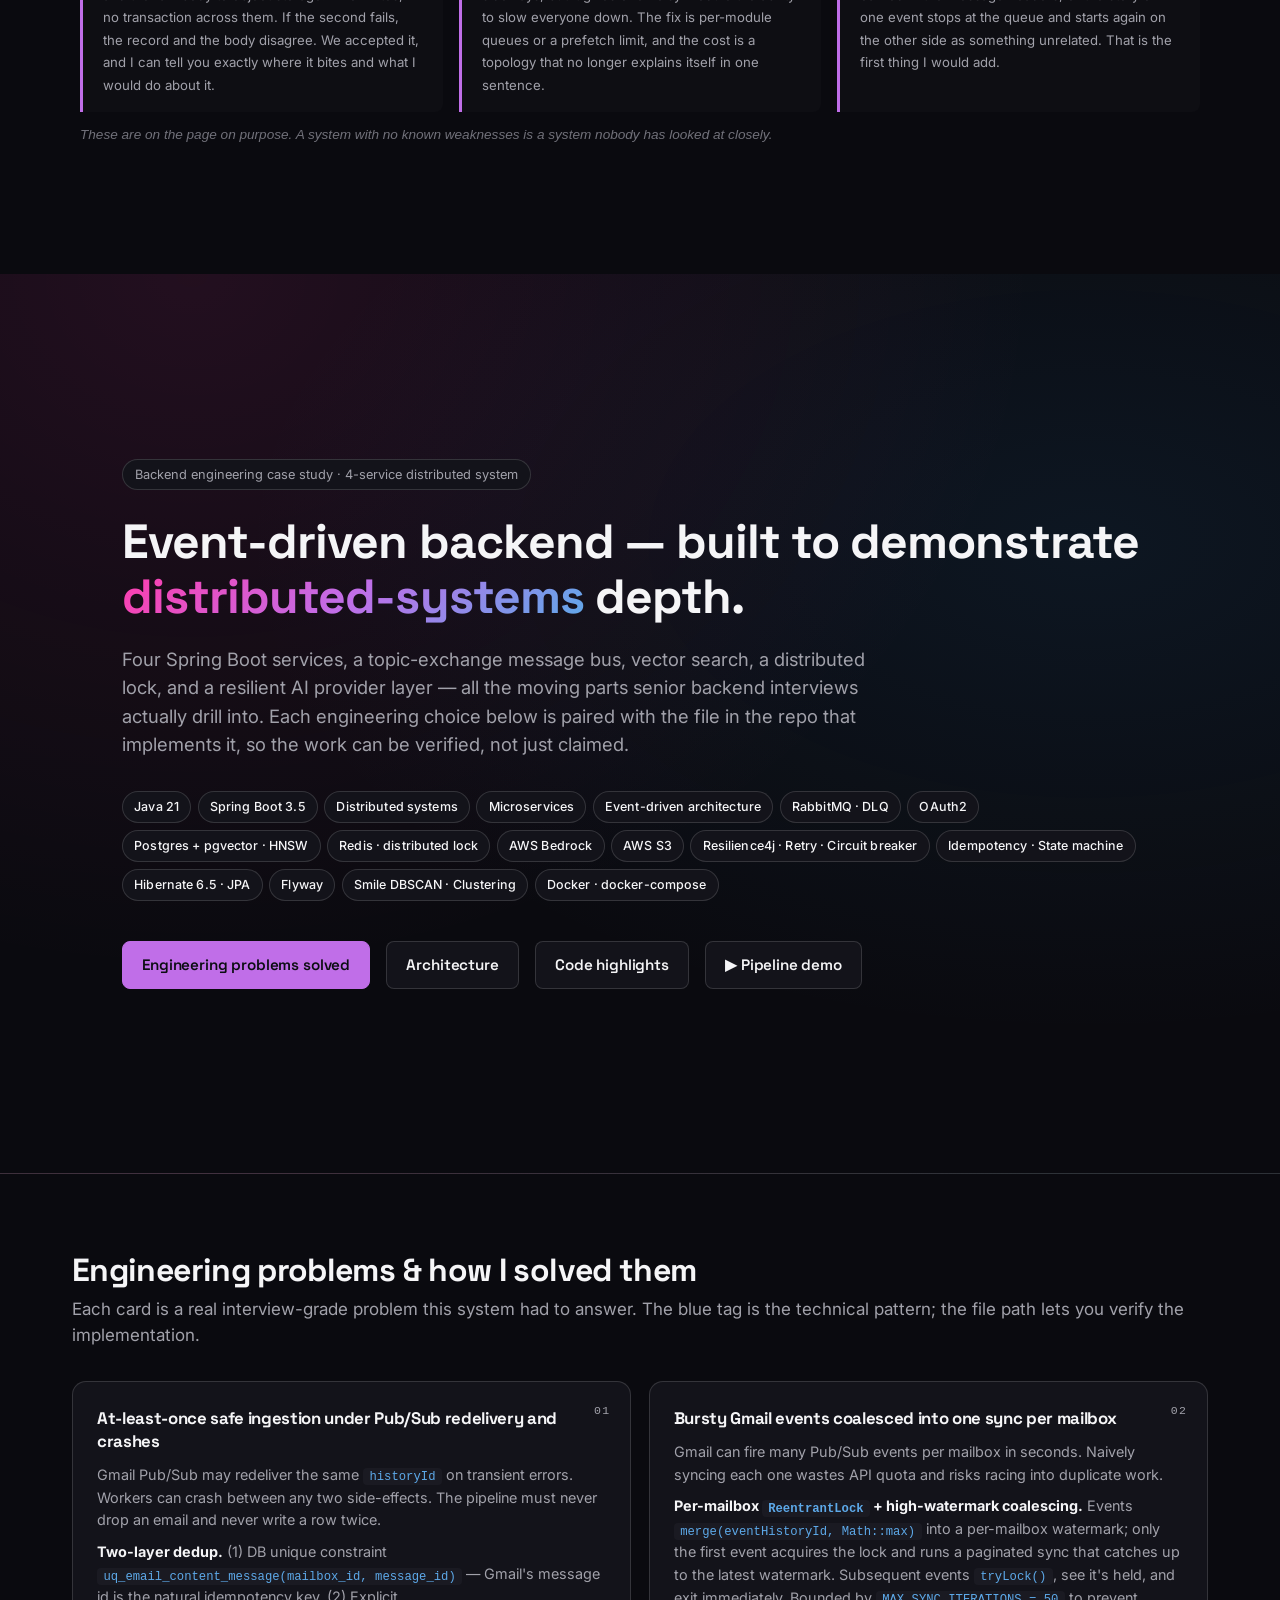
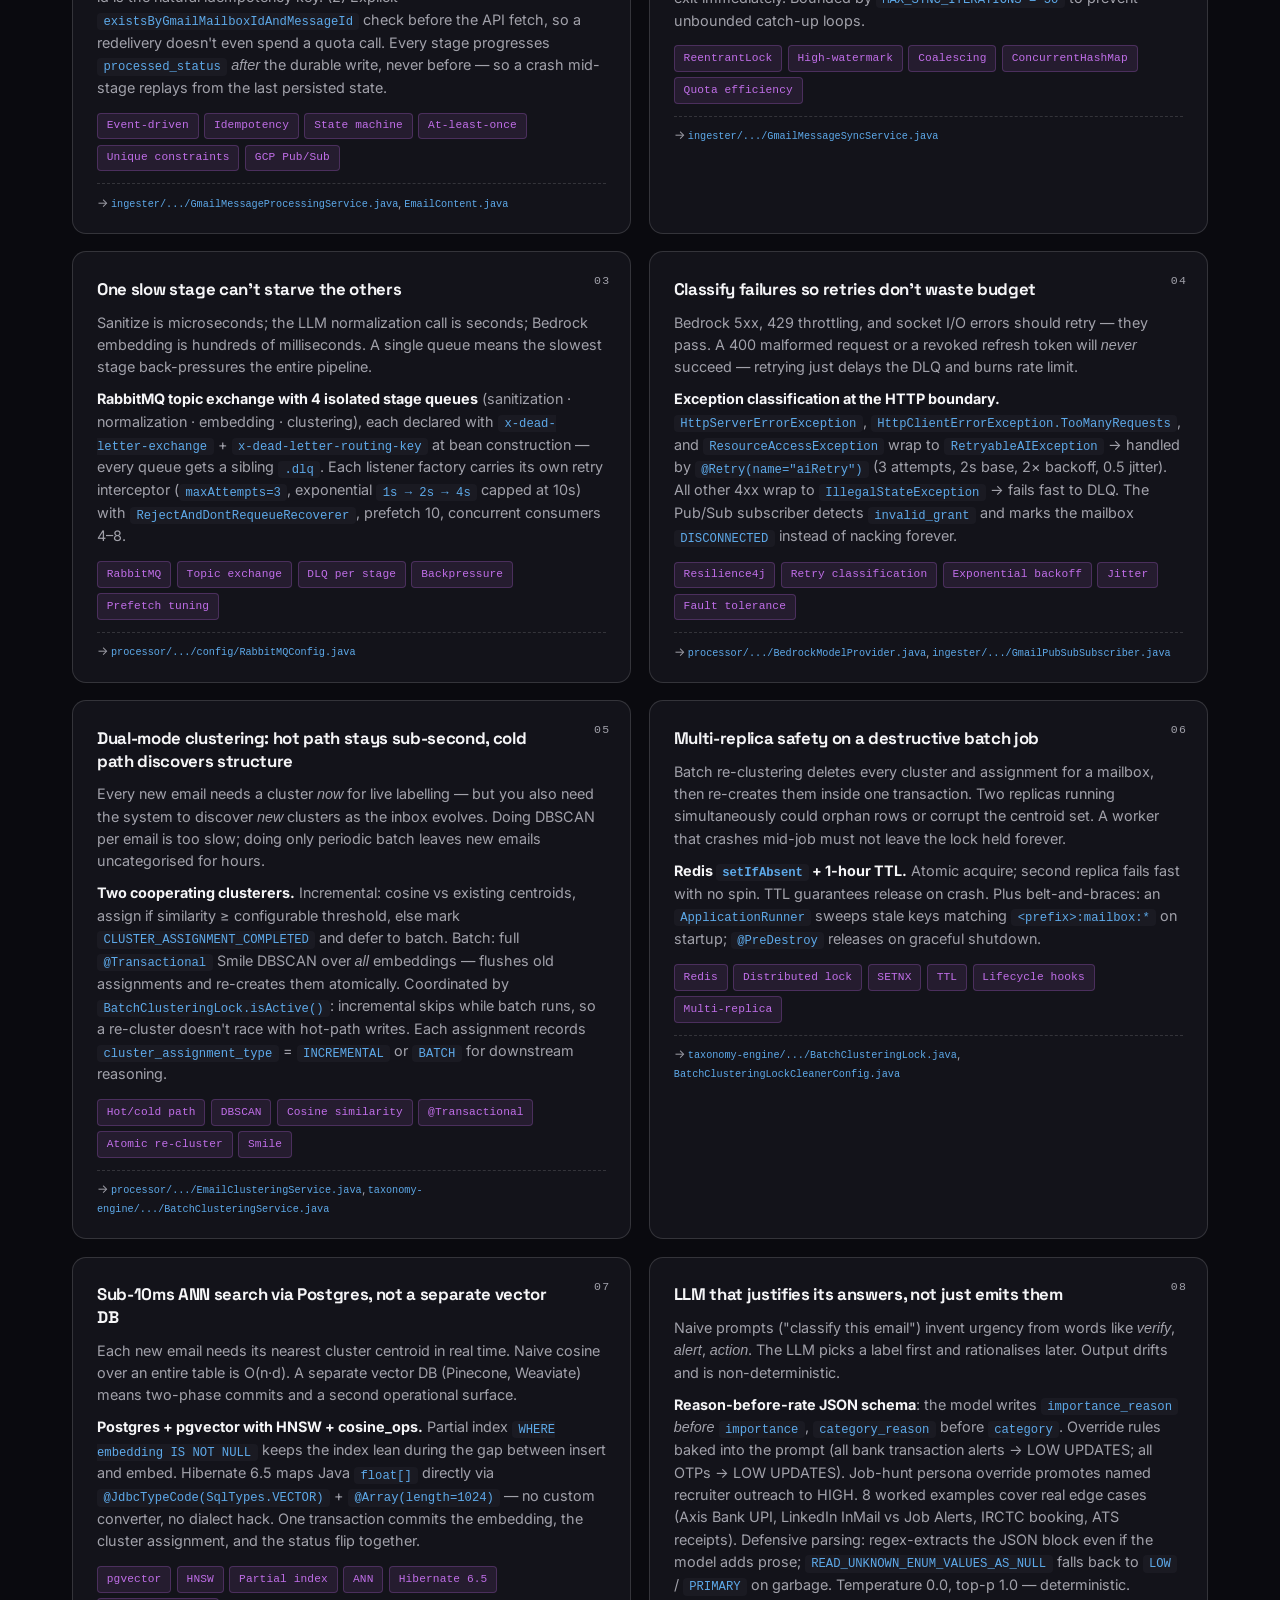
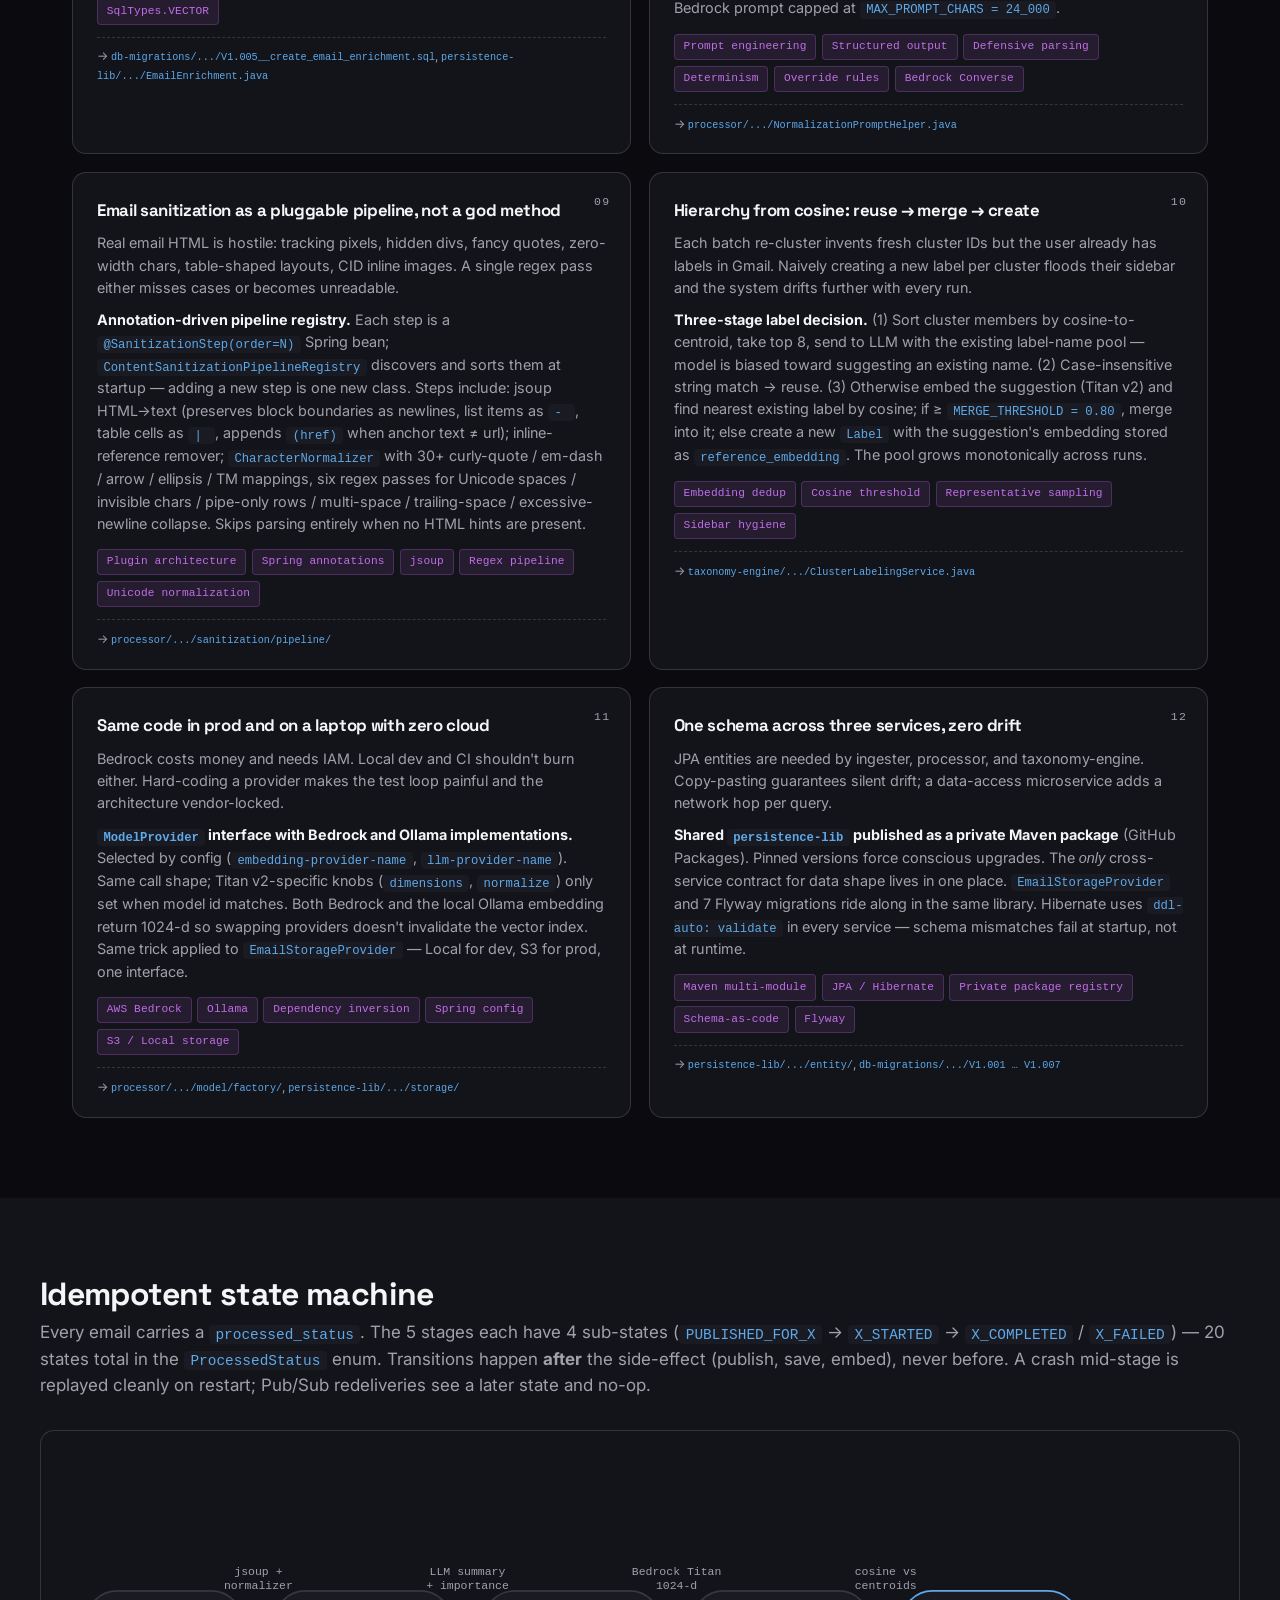
==== commit 2293f65b: "intelligence pipeline" ====
--- a/index.html
+++ b/index.html
@@ -22,6 +22,41 @@
     <link crossorigin="anonymous" href="https://cdn.jsdelivr.net/gh/devicons/devicon@latest/devicon.min.css"
           rel="stylesheet">
     <link href="styles.css" rel="stylesheet">
+    <link href="inbox-intelligence.css" rel="stylesheet">
+
+    <style>
+        .sys-scroll {
+            overflow-x: auto;
+            -webkit-overflow-scrolling: touch;
+            margin: var(--sp-6) 0;
+        }
+        .sys-scroll .sys-diagram { margin: 0; min-width: 920px; }
+        .sys-hint { display: none; color: var(--text-muted); font-size: 0.8rem; margin-top: var(--sp-2); }
+        @media (max-width: 1000px) { .sys-hint { display: block; } }
+        .sys-diagram {
+            width: 100%;
+            height: auto;
+            margin: var(--sp-6) 0;
+            background: var(--bg-glass);
+            border: 1px solid var(--border-glass);
+            border-radius: 16px;
+            padding: var(--sp-4);
+        }
+        .sys-diagram text { font-family: 'Inter', sans-serif; }
+        .d-box   { fill: var(--bg-elevated); stroke: var(--border-strong); stroke-width: 1.5; }
+        .d-mine  { fill: var(--bg-elevated); stroke: var(--accent-solid); stroke-width: 2.5; }
+        .d-infra { fill: none; stroke: var(--text-muted); stroke-width: 1.5; stroke-dasharray: 6 5; }
+        .d-t     { fill: var(--text-primary); font-size: 15px; font-weight: 600; }
+        .d-s     { fill: var(--text-secondary); font-size: 12.5px; }
+        .d-m     { fill: var(--text-muted); font-size: 11.5px; }
+        .d-a     { fill: var(--accent-solid); font-size: 12px; font-weight: 600; }
+        .d-line  { stroke: var(--accent-solid); stroke-width: 2; fill: none; }
+        .d-dash  { stroke: var(--text-muted); stroke-width: 1.6; stroke-dasharray: 7 5; fill: none; }
+        .sys-note { color: var(--text-muted); font-size: 0.85rem; font-style: italic; margin-top: var(--sp-3); }
+        .sys-lede { max-width: 70ch; }
+        .back-link { display: inline-flex; align-items: center; gap: var(--sp-2); color: var(--text-secondary); margin-bottom: var(--sp-6); }
+        .back-link:hover { color: var(--text-primary); }
+    </style>
 </head>
 
 <body>
@@ -32,7 +67,7 @@
         <i class="fas fa-sun" aria-hidden="true"></i>
         <i class="fas fa-moon" aria-hidden="true"></i>
     </button>
-    <a class="btn btn-ghost btn-sm" href="systems.html">
+    <a class="btn btn-ghost btn-sm" href="#systems">
         <i class="fas fa-diagram-project" aria-hidden="true"></i> <span>Systems</span>
     </a>
     <a class="btn btn-ghost btn-sm"
@@ -61,7 +96,7 @@
                     6+ years building distributed systems across Procurement, Receivables & CRM.
                 </p>
                 <div class="hero-cta" data-reveal="up" style="--delay:240ms">
-                    <a class="btn btn-primary" href="systems.html">
+                    <a class="btn btn-primary" href="#systems">
                         See how I build <i aria-hidden="true" class="fas fa-arrow-right"></i>
                     </a>
                     <a class="btn btn-ghost"
@@ -214,7 +249,7 @@
             <h2 class="section-title" data-reveal="up" style="--delay:80ms">What I've shipped.</h2>
             <p class="section-lede" data-reveal="up" style="--delay:120ms">
                 If you want the shape of these systems rather than the summary,
-                <a href="systems.html" style="color:var(--accent-solid);text-decoration:underline">the diagrams and the reasoning are here</a>.
+                <a href="#systems" style="color:var(--accent-solid);text-decoration:underline">the diagrams and the reasoning are here</a>.
             </p>
 
             <div class="timeline">
@@ -465,7 +500,7 @@
                             <h3 class="bento-title">Inbox Intelligence</h3>
                             <p class="bento-issuer">Personal project · In progress</p>
                         </div>
-                        <a class="cert-badge" href="inbox-intelligence.html"
+                        <a class="cert-badge" href="#inbox-intelligence"
                            aria-label="Open Inbox Intelligence case study">
                             <i aria-hidden="true" class="fas fa-flask"></i>
                             Open case study
@@ -514,7 +549,7 @@
                     </div>
 
                     <div class="hero-cta" style="margin-top:1.25rem">
-                        <a class="btn btn-primary" href="inbox-intelligence.html">
+                        <a class="btn btn-primary" href="#inbox-intelligence">
                             View live demo &amp; architecture
                             <i aria-hidden="true" class="fas fa-arrow-right"></i>
                         </a>
@@ -670,6 +705,787 @@
             </ul>
         </div>
     </section>
+
+    <!-- ==================================================================
+         Systems  (was systems.html)
+         ================================================================== -->
+
+
+    <section class="section" id="systems">
+        <div class="container">
+            <p class="section-eyebrow">Systems</p>
+            <h2 class="section-title">How the things I built are put together.</h2>
+            <p class="section-lede sys-lede">
+                Two production systems, drawn the way I actually think about them. Company internals and vendor
+                names are left out on purpose. What is left is the part that matters, which is the shape of the
+                system and the reasoning behind it.
+            </p>
+            <p class="sys-note">
+                Purple outline means the service was mine. Grey means it belonged to someone else on the team.
+            </p>
+        </div>
+    </section>
+
+    <!-- ===================== SYSTEM 1 ===================== -->
+    <section class="section">
+        <div class="container">
+            <h3 class="sub-title">01. Moving business objects between products that were never built together</h3>
+            <p class="section-lede sys-lede">
+                A procurement suite assembled by acquisition. Every product arrived with its own platform layer,
+                and the products were wired to each other pair by pair, with a different contract each time. The
+                job was to replace all of that with one platform, so the modules talk to it instead of to each
+                other.
+            </p>
+
+            <div class="sys-scroll"><svg class="sys-diagram" viewBox="0 0 1240 430" role="img"
+                 aria-label="Business modules publish into a single inbound queue, a sync service transforms and republishes to one exchange per business object, and the modules consume from their own queues.">
+                <defs>
+                    <marker id="s1a" markerWidth="9" markerHeight="7" refX="8" refY="3.5" orient="auto">
+                        <path d="M0,0 L9,3.5 L0,7 z" fill="currentColor"/>
+                    </marker>
+                </defs>
+
+                <rect class="d-infra" x="270" y="118" width="950" height="200" rx="12"/>
+                <text class="d-m" x="286" y="140">MESSAGE BROKER &#183; one for the whole platform</text>
+
+                <rect class="d-box" x="30" y="150" width="200" height="140" rx="12"/>
+                <text class="d-t" x="130" y="200" text-anchor="middle">7 business</text>
+                <text class="d-t" x="130" y="222" text-anchor="middle">modules</text>
+                <text class="d-m" x="130" y="248" text-anchor="middle">each with its own database</text>
+                <text class="d-m" x="130" y="266" text-anchor="middle">none of them call each other</text>
+
+                <rect class="d-box" x="295" y="158" width="230" height="130" rx="10"/>
+                <text class="d-t" x="410" y="190" text-anchor="middle">One exchange</text>
+                <text class="d-t" x="410" y="212" text-anchor="middle">One queue</text>
+                <text class="d-m" x="410" y="240" text-anchor="middle">everything publishes here</text>
+                <text class="d-m" x="410" y="258" text-anchor="middle">deliberately dumb</text>
+
+                <rect class="d-mine" x="570" y="130" width="280" height="180" rx="12"/>
+                <text class="d-t" x="710" y="170" text-anchor="middle">Data sync service</text>
+                <text class="d-s" x="588" y="200">consume</text>
+                <text class="d-s" x="588" y="222">look up config, gate, transform</text>
+                <text class="d-s" x="588" y="244">publish</text>
+                <text class="d-a" x="588" y="268">then acknowledge</text>
+                <text class="d-m" x="588" y="292">no database of its own</text>
+
+                <rect class="d-box" x="895" y="158" width="305" height="130" rx="10"/>
+                <text class="d-t" x="1047" y="190" text-anchor="middle">One exchange per object</text>
+                <text class="d-m" x="1047" y="216" text-anchor="middle">routing key from tenant config</text>
+                <text class="d-m" x="1047" y="236" text-anchor="middle">bindings declared at startup</text>
+                <text class="d-m" x="1047" y="262" text-anchor="middle">one case fans out to everyone</text>
+
+                <rect class="d-mine" x="570" y="20" width="280" height="76" rx="10"/>
+                <text class="d-t" x="710" y="50" text-anchor="middle">Configuration console</text>
+                <text class="d-m" x="710" y="74" text-anchor="middle">cached, one hour, force-invalidate</text>
+
+                <g color="var(--accent-solid)">
+                    <line class="d-line" x1="232" y1="222" x2="289" y2="222" marker-end="url(#s1a)"/>
+                    <line class="d-line" x1="527" y1="222" x2="564" y2="222" marker-end="url(#s1a)"/>
+                    <line class="d-line" x1="852" y1="222" x2="889" y2="222" marker-end="url(#s1a)"/>
+                    <polyline class="d-line" points="1047,290 1047,370 130,370 130,292" marker-end="url(#s1a)"/>
+                </g>
+                <g color="var(--text-muted)">
+                    <line class="d-dash" x1="710" y1="98" x2="710" y2="126" marker-end="url(#s1a)"/>
+                </g>
+                <text class="d-a" x="560" y="392" text-anchor="end">each module consumes from its own queue</text>
+                <text class="d-m" x="261" y="200" text-anchor="middle">publish</text>
+            </svg></div>
+            <p class="sys-hint"><i aria-hidden="true" class="fas fa-arrows-left-right"></i> scroll the diagram sideways to see all of it</p>
+
+            <div class="project-grid">
+                <div class="exp-block">
+                    <h4 class="exp-block-title">Dumb on the way in, rich on the way out</h4>
+                    <p>The inbound side is one exchange with a single queue bound to it. No routing, no fan-out,
+                        nothing clever. The outbound side is one exchange per business object with routing keys
+                        taken from tenant configuration.</p>
+                    <ul>
+                        <li>Ordering does not matter to this pipeline, so a single queue with many consumers
+                            scales sideways and stays simple.</li>
+                        <li>The honest trade-off is isolation. One queue means a flood from one module puts every
+                            other module's events behind it.</li>
+                        <li>Exchanges, queues, bindings and routing keys are all declared when the application
+                            starts. Adding a new business object is a configuration change, not an infrastructure
+                            ticket.</li>
+                    </ul>
+                </div>
+                <div class="exp-block">
+                    <h4 class="exp-block-title">It holds no business knowledge</h4>
+                    <p>The pipeline transforms and routes. It does not know what a purchase requisition means, and
+                        that is on purpose.</p>
+                    <ul>
+                        <li>Deduplication happens in the consuming modules, keyed on their own business ids,
+                            because the business meaning belongs to them and not to the plumbing.</li>
+                        <li>Tenant-specific shapes are handled by pluggable transformers, so a new format is a new
+                            class and not a new branch in a growing conditional.</li>
+                        <li>The result is that the service stays small while the number of object types it carries
+                            keeps growing.</li>
+                    </ul>
+                </div>
+                <div class="exp-block">
+                    <h4 class="exp-block-title">Acknowledge last</h4>
+                    <p>Consume, look up config, gate, transform, publish, and only then acknowledge. At-least-once,
+                        with redelivery when a message is rejected.</p>
+                    <ul>
+                        <li>This is the same rule I applied in a different company on a different broker. The queue
+                            is a handoff. The durable write is the record.</li>
+                        <li>It means duplicates are the thing to handle, not loss. That is the trade I want, because
+                            a duplicate is recoverable and a lost business object is not.</li>
+                        <li>The service keeps no state of its own. The broker holds the durability.</li>
+                    </ul>
+                </div>
+            </div>
+        </div>
+    </section>
+
+    <!-- ===================== SYSTEM 2 ===================== -->
+    <section class="section">
+        <div class="container">
+            <h3 class="sub-title">02. The communication layer of a helpdesk product</h3>
+            <p class="section-lede sys-lede">
+                Everything the product says to a customer, and everything a customer sends back. Three email
+                providers that each do the same job differently, a rules layer that decides what an incoming mail
+                means, and a notification platform the whole product publishes into.
+            </p>
+
+            <div class="sys-scroll"><svg class="sys-diagram" viewBox="0 0 1240 530" role="img"
+                 aria-label="Three email providers feed a provider layer, which feeds a rules and AI layer, which creates tickets. A notification platform fans out to channel services.">
+                <defs>
+                    <marker id="s2a" markerWidth="9" markerHeight="7" refX="8" refY="3.5" orient="auto">
+                        <path d="M0,0 L9,3.5 L0,7 z" fill="currentColor"/>
+                    </marker>
+                </defs>
+
+                <rect class="d-infra" x="20" y="30" width="230" height="180" rx="12"/>
+                <text class="d-m" x="135" y="56" text-anchor="middle">OUTSIDE THE PRODUCT</text>
+                <text class="d-s" x="36" y="84">Three email providers,</text>
+                <text class="d-s" x="36" y="104">three different ways in:</text>
+                <text class="d-m" x="36" y="130">a webhook</text>
+                <text class="d-m" x="36" y="150">an object store plus a queue</text>
+                <text class="d-m" x="36" y="170">a push subscription</text>
+                <text class="d-m" x="36" y="194">out is per provider too</text>
+
+                <rect class="d-mine" x="300" y="30" width="290" height="180" rx="12"/>
+                <text class="d-t" x="445" y="64" text-anchor="middle">Provider layer</text>
+                <text class="d-m" x="445" y="86" text-anchor="middle">the only door to the outside</text>
+                <text class="d-s" x="316" y="116">three shapes, one internal model</text>
+                <text class="d-a" x="316" y="142">persist, then acknowledge</text>
+                <text class="d-s" x="316" y="166">dedupe on the mail's own id</text>
+                <text class="d-s" x="316" y="190">provider spam score, layer one</text>
+
+                <rect class="d-mine" x="640" y="30" width="290" height="180" rx="12"/>
+                <text class="d-t" x="785" y="64" text-anchor="middle">Rules and AI</text>
+                <text class="d-m" x="785" y="86" text-anchor="middle">what does this mail mean</text>
+                <text class="d-s" x="656" y="116">which ticket, reopen or not</text>
+                <text class="d-s" x="656" y="140">reply leaves by the way it came</text>
+                <text class="d-s" x="656" y="164">cheap AI content pass, layer two</text>
+                <text class="d-s" x="656" y="190">retrieval for suggested replies</text>
+
+                <rect class="d-box" x="1010" y="30" width="200" height="80" rx="10"/>
+                <text class="d-t" x="1110" y="62" text-anchor="middle">Model service</text>
+                <text class="d-m" x="1110" y="86" text-anchor="middle">another team &#183; hosted models</text>
+
+                <rect class="d-box" x="1010" y="130" width="200" height="80" rx="10"/>
+                <text class="d-t" x="1110" y="162" text-anchor="middle">Ticketing</text>
+                <text class="d-m" x="1110" y="186" text-anchor="middle">another team</text>
+
+                <rect class="d-mine" x="640" y="330" width="290" height="160" rx="12"/>
+                <text class="d-t" x="785" y="364" text-anchor="middle">Notification platform</text>
+                <text class="d-m" x="785" y="386" text-anchor="middle">built end to end</text>
+                <text class="d-s" x="656" y="414">every module publishes into it</text>
+                <text class="d-s" x="656" y="438">templates per channel, by config</text>
+                <text class="d-a" x="656" y="462">persist, then acknowledge</text>
+                <text class="d-s" x="656" y="482">missing data fails fast, no callback</text>
+
+                <rect class="d-box" x="1010" y="330" width="200" height="160" rx="10"/>
+                <text class="d-t" x="1110" y="378" text-anchor="middle">Channel services</text>
+                <text class="d-m" x="1110" y="404" text-anchor="middle">SMS</text>
+                <text class="d-m" x="1110" y="426" text-anchor="middle">chat</text>
+                <text class="d-m" x="1110" y="448" text-anchor="middle">email, back through</text>
+                <text class="d-m" x="1110" y="468" text-anchor="middle">the provider layer</text>
+
+                <g color="var(--accent-solid)">
+                    <line class="d-line" x1="252" y1="120" x2="294" y2="120" marker-end="url(#s2a)"/>
+                    <line class="d-line" x1="592" y1="120" x2="634" y2="120" marker-end="url(#s2a)"/>
+                    <line class="d-line" x1="932" y1="170" x2="1004" y2="170" marker-end="url(#s2a)"/>
+                    <line class="d-line" x1="932" y1="410" x2="1004" y2="410" marker-end="url(#s2a)"/>
+                    <polyline class="d-line" points="1110,214 1110,284 785,284 785,326" marker-end="url(#s2a)"/>
+                    <polyline class="d-line" points="640,470 450,470 450,214" marker-end="url(#s2a)"/>
+                </g>
+                <g color="var(--text-muted)">
+                    <line class="d-dash" x1="932" y1="70" x2="1004" y2="70" marker-end="url(#s2a)"/>
+                </g>
+                <text class="d-m" x="968" y="60" text-anchor="middle">synchronous</text>
+                <text class="d-a" x="968" y="160" text-anchor="middle">creates</text>
+                <text class="d-a" x="968" y="194" text-anchor="middle">the ticket</text>
+                <text class="d-a" x="800" y="276">it publishes events too</text>
+                <text class="d-a" x="462" y="458">email goes back out here</text>
+            </svg></div>
+            <p class="sys-hint"><i aria-hidden="true" class="fas fa-arrows-left-right"></i> scroll the diagram sideways to see all of it</p>
+
+            <div class="project-grid">
+                <div class="exp-block">
+                    <h4 class="exp-block-title">Three providers, one internal model</h4>
+                    <p>Nothing downstream should know which provider a mail arrived on. That single rule is what
+                        makes the rest of the product simple.</p>
+                    <ul>
+                        <li>One provider pushes to a webhook, one drops the raw mail in object storage and
+                            notifies through a queue, one uses a push subscription. Three completely different
+                            failure modes to normalise.</li>
+                        <li>The mail is written to the database and the raw body to object storage
+                            <strong>before</strong> the provider is acknowledged, so nothing is lost at the edge.</li>
+                        <li>Deduplication keys off the mail's own message id, which comes from the standard rather
+                            than from us. The best idempotency key is usually one the domain already gave you.</li>
+                    </ul>
+                </div>
+                <div class="exp-block">
+                    <h4 class="exp-block-title">Two spam layers, for two reasons</h4>
+                    <p>The provider already computes a technical spam score, and it costs nothing to read. So that
+                        runs first, at the boundary.</p>
+                    <ul>
+                        <li>A cheap model pass then reads the content of whatever survived, because a mail can be
+                            technically clean and still be junk.</li>
+                        <li>The expensive retrieval only runs when an agent asks for it. Cost follows intent
+                            instead of volume.</li>
+                        <li>Suggested replies are shown and then gone. Nothing is stored as a draft, which keeps a
+                            model's guess from quietly becoming a record.</li>
+                    </ul>
+                </div>
+                <div class="exp-block">
+                    <h4 class="exp-block-title">A notification platform that stays cheap</h4>
+                    <p>Every module in the product publishes into it. That only works if the cost of one
+                        notification does not grow with the number of publishers.</p>
+                    <ul>
+                        <li>The event carries everything the notification needs. The platform never calls back to
+                            ask for missing data, it fails the request. One callback per event would multiply reads
+                            across the whole product.</li>
+                        <li>Templates resolve per channel through a small factory, so adding a channel is adding a
+                            class, not editing a dispatcher.</li>
+                        <li>The email channel routes back out through the provider layer, so there is still only
+                            one door to the outside world.</li>
+                    </ul>
+                </div>
+            </div>
+        </div>
+    </section>
+
+    <!-- ===================== HONEST BITS ===================== -->
+    <section class="section">
+        <div class="container">
+            <h3 class="sub-title">What I would change</h3>
+            <div class="project-grid">
+                <div class="exp-block">
+                    <h4 class="exp-block-title">A dual write we did not solve</h4>
+                    <p>The provider layer writes the mail to a database and the raw body to object storage. Two
+                        writes, no transaction across them. If the second fails, the record and the body disagree.
+                        We accepted it, and I can tell you exactly where it bites and what I would do about it.</p>
+                </div>
+                <div class="exp-block">
+                    <h4 class="exp-block-title">One queue, no isolation</h4>
+                    <p>The single inbound queue is simple and it scales sideways, but it gives one noisy module the
+                        ability to slow everyone down. The fix is per-module queues or a prefetch limit, and the
+                        cost is a topology that no longer explains itself in one sentence.</p>
+                </div>
+                <div class="exp-block">
+                    <h4 class="exp-block-title">A trace that dies at the broker</h4>
+                    <p>In an asynchronous system a trace id has to be carried in the message headers, or the story
+                        of one event stops at the queue and starts again on the other side as something unrelated.
+                        That is the first thing I would add.</p>
+                </div>
+            </div>
+            <p class="sys-note">
+                These are on the page on purpose. A system with no known weaknesses is a system nobody has looked
+                at closely.
+            </p>
+        </div>
+    </section>
+
+    <!-- ==================================================================
+         Inbox Intelligence  (was inbox-intelligence.html)
+         Scoped under .ii-scope so its stylesheet cannot leak into the
+         rest of the page.
+         ================================================================== -->
+    <div class="ii-scope" id="inbox-intelligence">
+
+  <header class="hero" id="problem">
+    <div class="hero-inner">
+      <div class="tag">Backend engineering case study · 4-service distributed system</div>
+      <h1>Event-driven backend &mdash; built to demonstrate
+        <span class="hl">distributed-systems</span> depth.</h1>
+
+      <p class="lead">
+        Four Spring Boot services, a topic-exchange message bus, vector search,
+        a distributed lock, and a resilient AI provider layer &mdash; all the
+        moving parts senior backend interviews actually drill into. Each
+        engineering choice below is paired with the file in the repo that
+        implements it, so the work can be verified, not just claimed.
+      </p>
+
+      <div class="chips chips-keywords" aria-label="Core skills">
+        <span>Java 21</span><span>Spring Boot 3.5</span>
+        <span>Distributed systems</span><span>Microservices</span>
+        <span>Event-driven architecture</span>
+        <span>RabbitMQ · DLQ</span><span>OAuth2</span>
+        <span>Postgres + pgvector · HNSW</span><span>Redis · distributed lock</span>
+        <span>AWS Bedrock</span><span>AWS S3</span>
+        <span>Resilience4j · Retry · Circuit breaker</span>
+        <span>Idempotency · State machine</span>
+        <span>Hibernate 6.5 · JPA</span><span>Flyway</span>
+        <span>Smile DBSCAN · Clustering</span>
+        <span>Docker · docker-compose</span>
+      </div>
+
+      <div class="cta">
+        <a href="#challenges" class="btn primary">Engineering problems solved</a>
+        <a href="#architecture" class="btn">Architecture</a>
+        <a href="#real-code" class="btn">Code highlights</a>
+        <a href="#demo" class="btn">▶ Pipeline demo</a>
+      </div>
+    </div>
+  </header>
+
+  <!-- ============ ENGINEERING CHALLENGES ============ -->
+  <section id="challenges" class="section">
+    <h2>Engineering problems &amp; how I solved them</h2>
+    <p class="sub">
+      Each card is a real interview-grade problem this system had to answer.
+      The blue tag is the technical pattern; the file path lets you verify the implementation.
+    </p>
+
+    <div class="challenge-grid">
+
+      <article class="challenge-card">
+        <div class="ch-num">01</div>
+        <h3>At-least-once safe ingestion under Pub/Sub redelivery and crashes</h3>
+        <p class="ch-problem">Gmail Pub/Sub may redeliver the same <code>historyId</code> on transient errors. Workers can crash between any two side-effects. The pipeline must never drop an email and never write a row twice.</p>
+        <p class="ch-solution"><strong>Two-layer dedup.</strong> (1) DB unique constraint <code>uq_email_content_message(mailbox_id, message_id)</code> — Gmail's message id is the natural idempotency key. (2) Explicit <code>existsByGmailMailboxIdAndMessageId</code> check before the API fetch, so a redelivery doesn't even spend a quota call. Every stage progresses <code>processed_status</code> <em>after</em> the durable write, never before — so a crash mid-stage replays from the last persisted state.</p>
+        <div class="ch-tags">
+          <span>Event-driven</span><span>Idempotency</span><span>State machine</span><span>At-least-once</span><span>Unique constraints</span><span>GCP Pub/Sub</span>
+        </div>
+        <p class="ch-cite">→ <code>ingester/.../GmailMessageProcessingService.java</code>, <code>EmailContent.java</code></p>
+      </article>
+
+      <article class="challenge-card">
+        <div class="ch-num">02</div>
+        <h3>Bursty Gmail events coalesced into one sync per mailbox</h3>
+        <p class="ch-problem">Gmail can fire many Pub/Sub events per mailbox in seconds. Naively syncing each one wastes API quota and risks racing into duplicate work.</p>
+        <p class="ch-solution"><strong>Per-mailbox <code>ReentrantLock</code> + high-watermark coalescing.</strong> Events <code>merge(eventHistoryId, Math::max)</code> into a per-mailbox watermark; only the first event acquires the lock and runs a paginated sync that catches up to the latest watermark. Subsequent events <code>tryLock()</code>, see it's held, and exit immediately. Bounded by <code>MAX_SYNC_ITERATIONS = 50</code> to prevent unbounded catch-up loops.</p>
+        <div class="ch-tags">
+          <span>ReentrantLock</span><span>High-watermark</span><span>Coalescing</span><span>ConcurrentHashMap</span><span>Quota efficiency</span>
+        </div>
+        <p class="ch-cite">→ <code>ingester/.../GmailMessageSyncService.java</code></p>
+      </article>
+
+      <article class="challenge-card">
+        <div class="ch-num">03</div>
+        <h3>One slow stage can't starve the others</h3>
+        <p class="ch-problem">Sanitize is microseconds; the LLM normalization call is seconds; Bedrock embedding is hundreds of milliseconds. A single queue means the slowest stage back-pressures the entire pipeline.</p>
+        <p class="ch-solution"><strong>RabbitMQ topic exchange with 4 isolated stage queues</strong> (sanitization · normalization · embedding · clustering), each declared with <code>x-dead-letter-exchange</code> + <code>x-dead-letter-routing-key</code> at bean construction — every queue gets a sibling <code>.dlq</code>. Each listener factory carries its own retry interceptor (<code>maxAttempts=3</code>, exponential <code>1s → 2s → 4s</code> capped at 10s) with <code>RejectAndDontRequeueRecoverer</code>, prefetch 10, concurrent consumers 4–8.</p>
+        <div class="ch-tags">
+          <span>RabbitMQ</span><span>Topic exchange</span><span>DLQ per stage</span><span>Backpressure</span><span>Prefetch tuning</span>
+        </div>
+        <p class="ch-cite">→ <code>processor/.../config/RabbitMQConfig.java</code></p>
+      </article>
+
+      <article class="challenge-card">
+        <div class="ch-num">04</div>
+        <h3>Classify failures so retries don't waste budget</h3>
+        <p class="ch-problem">Bedrock 5xx, 429 throttling, and socket I/O errors should retry — they pass. A 400 malformed request or a revoked refresh token will <em>never</em> succeed — retrying just delays the DLQ and burns rate limit.</p>
+        <p class="ch-solution"><strong>Exception classification at the HTTP boundary.</strong> <code>HttpServerErrorException</code>, <code>HttpClientErrorException.TooManyRequests</code>, and <code>ResourceAccessException</code> wrap to <code>RetryableAIException</code> → handled by <code>@Retry(name="aiRetry")</code> (3 attempts, 2s base, 2× backoff, 0.5 jitter). All other 4xx wrap to <code>IllegalStateException</code> → fails fast to DLQ. The Pub/Sub subscriber detects <code>invalid_grant</code> and marks the mailbox <code>DISCONNECTED</code> instead of nacking forever.</p>
+        <div class="ch-tags">
+          <span>Resilience4j</span><span>Retry classification</span><span>Exponential backoff</span><span>Jitter</span><span>Fault tolerance</span>
+        </div>
+        <p class="ch-cite">→ <code>processor/.../BedrockModelProvider.java</code>, <code>ingester/.../GmailPubSubSubscriber.java</code></p>
+      </article>
+
+      <article class="challenge-card">
+        <div class="ch-num">05</div>
+        <h3>Dual-mode clustering: hot path stays sub-second, cold path discovers structure</h3>
+        <p class="ch-problem">Every new email needs a cluster <em>now</em> for live labelling — but you also need the system to discover <em>new</em> clusters as the inbox evolves. Doing DBSCAN per email is too slow; doing only periodic batch leaves new emails uncategorised for hours.</p>
+        <p class="ch-solution"><strong>Two cooperating clusterers.</strong> Incremental: cosine vs existing centroids, assign if similarity ≥ configurable threshold, else mark <code>CLUSTER_ASSIGNMENT_COMPLETED</code> and defer to batch. Batch: full <code>@Transactional</code> Smile DBSCAN over <em>all</em> embeddings — flushes old assignments and re-creates them atomically. Coordinated by <code>BatchClusteringLock.isActive()</code>: incremental skips while batch runs, so a re-cluster doesn't race with hot-path writes. Each assignment records <code>cluster_assignment_type</code> = <code>INCREMENTAL</code> or <code>BATCH</code> for downstream reasoning.</p>
+        <div class="ch-tags">
+          <span>Hot/cold path</span><span>DBSCAN</span><span>Cosine similarity</span><span>@Transactional</span><span>Atomic re-cluster</span><span>Smile</span>
+        </div>
+        <p class="ch-cite">→ <code>processor/.../EmailClusteringService.java</code>, <code>taxonomy-engine/.../BatchClusteringService.java</code></p>
+      </article>
+
+      <article class="challenge-card">
+        <div class="ch-num">06</div>
+        <h3>Multi-replica safety on a destructive batch job</h3>
+        <p class="ch-problem">Batch re-clustering deletes every cluster and assignment for a mailbox, then re-creates them inside one transaction. Two replicas running simultaneously could orphan rows or corrupt the centroid set. A worker that crashes mid-job must not leave the lock held forever.</p>
+        <p class="ch-solution"><strong>Redis <code>setIfAbsent</code> + 1-hour TTL.</strong> Atomic acquire; second replica fails fast with no spin. TTL guarantees release on crash. Plus belt-and-braces: an <code>ApplicationRunner</code> sweeps stale keys matching <code>&lt;prefix&gt;:mailbox:*</code> on startup; <code>@PreDestroy</code> releases on graceful shutdown.</p>
+        <div class="ch-tags">
+          <span>Redis</span><span>Distributed lock</span><span>SETNX</span><span>TTL</span><span>Lifecycle hooks</span><span>Multi-replica</span>
+        </div>
+        <p class="ch-cite">→ <code>taxonomy-engine/.../BatchClusteringLock.java</code>, <code>BatchClusteringLockCleanerConfig.java</code></p>
+      </article>
+
+      <article class="challenge-card">
+        <div class="ch-num">07</div>
+        <h3>Sub-10ms ANN search via Postgres, not a separate vector DB</h3>
+        <p class="ch-problem">Each new email needs its nearest cluster centroid in real time. Naive cosine over an entire table is O(n·d). A separate vector DB (Pinecone, Weaviate) means two-phase commits and a second operational surface.</p>
+        <p class="ch-solution"><strong>Postgres + pgvector with HNSW + cosine_ops.</strong> Partial index <code>WHERE embedding IS NOT NULL</code> keeps the index lean during the gap between insert and embed. Hibernate 6.5 maps Java <code>float[]</code> directly via <code>@JdbcTypeCode(SqlTypes.VECTOR)</code> + <code>@Array(length=1024)</code> — no custom converter, no dialect hack. One transaction commits the embedding, the cluster assignment, and the status flip together.</p>
+        <div class="ch-tags">
+          <span>pgvector</span><span>HNSW</span><span>Partial index</span><span>ANN</span><span>Hibernate 6.5</span><span>SqlTypes.VECTOR</span>
+        </div>
+        <p class="ch-cite">→ <code>db-migrations/.../V1.005__create_email_enrichment.sql</code>, <code>persistence-lib/.../EmailEnrichment.java</code></p>
+      </article>
+
+      <article class="challenge-card">
+        <div class="ch-num">08</div>
+        <h3>LLM that justifies its answers, not just emits them</h3>
+        <p class="ch-problem">Naive prompts ("classify this email") invent urgency from words like <em>verify</em>, <em>alert</em>, <em>action</em>. The LLM picks a label first and rationalises later. Output drifts and is non-deterministic.</p>
+        <p class="ch-solution"><strong>Reason-before-rate JSON schema</strong>: the model writes <code>importance_reason</code> <em>before</em> <code>importance</code>, <code>category_reason</code> before <code>category</code>. Override rules baked into the prompt (all bank transaction alerts → LOW UPDATES; all OTPs → LOW UPDATES). Job-hunt persona override promotes named recruiter outreach to HIGH. 8 worked examples cover real edge cases (Axis Bank UPI, LinkedIn InMail vs Job Alerts, IRCTC booking, ATS receipts). Defensive parsing: regex-extracts the JSON block even if the model adds prose; <code>READ_UNKNOWN_ENUM_VALUES_AS_NULL</code> falls back to <code>LOW</code> / <code>PRIMARY</code> on garbage. Temperature 0.0, top-p 1.0 — deterministic. Bedrock prompt capped at <code>MAX_PROMPT_CHARS = 24_000</code>.</p>
+        <div class="ch-tags">
+          <span>Prompt engineering</span><span>Structured output</span><span>Defensive parsing</span><span>Determinism</span><span>Override rules</span><span>Bedrock Converse</span>
+        </div>
+        <p class="ch-cite">→ <code>processor/.../NormalizationPromptHelper.java</code></p>
+      </article>
+
+      <article class="challenge-card">
+        <div class="ch-num">09</div>
+        <h3>Email sanitization as a pluggable pipeline, not a god method</h3>
+        <p class="ch-problem">Real email HTML is hostile: tracking pixels, hidden divs, fancy quotes, zero-width chars, table-shaped layouts, CID inline images. A single regex pass either misses cases or becomes unreadable.</p>
+        <p class="ch-solution"><strong>Annotation-driven pipeline registry.</strong> Each step is a <code>@SanitizationStep(order=N)</code> Spring bean; <code>ContentSanitizationPipelineRegistry</code> discovers and sorts them at startup — adding a new step is one new class. Steps include: jsoup HTML→text (preserves block boundaries as newlines, list items as <code>- </code>, table cells as <code> | </code>, appends <code>(href)</code> when anchor text ≠ url); inline-reference remover; <code>CharacterNormalizer</code> with 30+ curly-quote / em-dash / arrow / ellipsis / TM mappings, six regex passes for Unicode spaces / invisible chars / pipe-only rows / multi-space / trailing-space / excessive-newline collapse. Skips parsing entirely when no HTML hints are present.</p>
+        <div class="ch-tags">
+          <span>Plugin architecture</span><span>Spring annotations</span><span>jsoup</span><span>Regex pipeline</span><span>Unicode normalization</span>
+        </div>
+        <p class="ch-cite">→ <code>processor/.../sanitization/pipeline/</code></p>
+      </article>
+
+      <article class="challenge-card">
+        <div class="ch-num">10</div>
+        <h3>Hierarchy from cosine: reuse → merge → create</h3>
+        <p class="ch-problem">Each batch re-cluster invents fresh cluster IDs but the user already has labels in Gmail. Naively creating a new label per cluster floods their sidebar and the system drifts further with every run.</p>
+        <p class="ch-solution"><strong>Three-stage label decision.</strong> (1) Sort cluster members by cosine-to-centroid, take top 8, send to LLM with the existing label-name pool — model is biased toward suggesting an existing name. (2) Case-insensitive string match → reuse. (3) Otherwise embed the suggestion (Titan v2) and find nearest existing label by cosine; if ≥ <code>MERGE_THRESHOLD = 0.80</code>, merge into it; else create a new <code>Label</code> with the suggestion's embedding stored as <code>reference_embedding</code>. The pool grows monotonically across runs.</p>
+        <div class="ch-tags">
+          <span>Embedding dedup</span><span>Cosine threshold</span><span>Representative sampling</span><span>Sidebar hygiene</span>
+        </div>
+        <p class="ch-cite">→ <code>taxonomy-engine/.../ClusterLabelingService.java</code></p>
+      </article>
+
+      <article class="challenge-card">
+        <div class="ch-num">11</div>
+        <h3>Same code in prod and on a laptop with zero cloud</h3>
+        <p class="ch-problem">Bedrock costs money and needs IAM. Local dev and CI shouldn't burn either. Hard-coding a provider makes the test loop painful and the architecture vendor-locked.</p>
+        <p class="ch-solution"><strong><code>ModelProvider</code> interface with Bedrock and Ollama implementations.</strong> Selected by config (<code>embedding-provider-name</code>, <code>llm-provider-name</code>). Same call shape; Titan v2-specific knobs (<code>dimensions</code>, <code>normalize</code>) only set when model id matches. Both Bedrock and the local Ollama embedding return 1024-d so swapping providers doesn't invalidate the vector index. Same trick applied to <code>EmailStorageProvider</code> — Local for dev, S3 for prod, one interface.</p>
+        <div class="ch-tags">
+          <span>AWS Bedrock</span><span>Ollama</span><span>Dependency inversion</span><span>Spring config</span><span>S3 / Local storage</span>
+        </div>
+        <p class="ch-cite">→ <code>processor/.../model/factory/</code>, <code>persistence-lib/.../storage/</code></p>
+      </article>
+
+      <article class="challenge-card">
+        <div class="ch-num">12</div>
+        <h3>One schema across three services, zero drift</h3>
+        <p class="ch-problem">JPA entities are needed by ingester, processor, and taxonomy-engine. Copy-pasting guarantees silent drift; a data-access microservice adds a network hop per query.</p>
+        <p class="ch-solution"><strong>Shared <code>persistence-lib</code> published as a private Maven package</strong> (GitHub Packages). Pinned versions force conscious upgrades. The <em>only</em> cross-service contract for data shape lives in one place. <code>EmailStorageProvider</code> and 7 Flyway migrations ride along in the same library. Hibernate uses <code>ddl-auto: validate</code> in every service — schema mismatches fail at startup, not at runtime.</p>
+        <div class="ch-tags">
+          <span>Maven multi-module</span><span>JPA / Hibernate</span><span>Private package registry</span><span>Schema-as-code</span><span>Flyway</span>
+        </div>
+        <p class="ch-cite">→ <code>persistence-lib/.../entity/</code>, <code>db-migrations/.../V1.001 … V1.007</code></p>
+      </article>
+
+    </div>
+  </section>
+
+  <!-- ============ IDEMPOTENT STATE MACHINE DIAGRAM ============ -->
+  <section id="idempotency" class="section dark">
+    <h2>Idempotent state machine</h2>
+    <p class="sub">
+      Every email carries a <code>processed_status</code>. The 5 stages each have
+      4 sub-states (<code>PUBLISHED_FOR_X</code> → <code>X_STARTED</code> →
+      <code>X_COMPLETED</code> / <code>X_FAILED</code>) — 20 states total in the
+      <code>ProcessedStatus</code> enum. Transitions happen <strong>after</strong>
+      the side-effect (publish, save, embed), never before. A crash mid-stage is
+      replayed cleanly on restart; Pub/Sub redeliveries see a later state and
+      no-op.
+    </p>
+
+    <div class="diagram-wrapper">
+      <svg viewBox="0 0 1100 340" class="diagram-svg" xmlns="http://www.w3.org/2000/svg" aria-label="processed_status state machine">
+        <defs>
+          <marker id="sm-arrow" viewBox="0 0 10 10" refX="9" refY="5"
+                  markerWidth="6" markerHeight="6" orient="auto-start-reverse">
+            <path d="M0,0 L10,5 L0,10 z" class="sm-arrow-head"/>
+          </marker>
+        </defs>
+
+        <!-- state pills -->
+        <g class="sm-state"><rect x="20"   y="130" width="150" height="60" rx="30"/><text x="95"   y="158">EMAIL</text><text x="95" y="178">RECEIVED</text></g>
+        <g class="sm-state"><rect x="200"  y="130" width="170" height="60" rx="30"/><text x="285"  y="158">SANITIZATION</text><text x="285" y="178">COMPLETED</text></g>
+        <g class="sm-state"><rect x="400"  y="130" width="170" height="60" rx="30"/><text x="485"  y="158">NORMALIZATION</text><text x="485" y="178">COMPLETED</text></g>
+        <g class="sm-state"><rect x="600"  y="130" width="170" height="60" rx="30"/><text x="685"  y="158">EMBEDDING</text><text x="685" y="178">GENERATED</text></g>
+        <g class="sm-state sm-terminal"><rect x="800"  y="130" width="170" height="60" rx="30"/><text x="885" y="158">CLUSTER</text><text x="885" y="178">ASSIGNED ✓</text></g>
+
+        <!-- transitions -->
+        <path d="M170,160 L200,160" class="sm-edge" marker-end="url(#sm-arrow)"/>
+        <path d="M370,160 L400,160" class="sm-edge" marker-end="url(#sm-arrow)"/>
+        <path d="M570,160 L600,160" class="sm-edge" marker-end="url(#sm-arrow)"/>
+        <path d="M770,160 L800,160" class="sm-edge" marker-end="url(#sm-arrow)"/>
+
+        <!-- side-effect labels above edges -->
+        <text x="185" y="115" class="sm-label">jsoup +</text>
+        <text x="185" y="128" class="sm-label">normalizer</text>
+        <text x="385" y="115" class="sm-label">LLM summary</text>
+        <text x="385" y="128" class="sm-label">+ importance</text>
+        <text x="585" y="115" class="sm-label">Bedrock Titan</text>
+        <text x="585" y="128" class="sm-label">1024-d</text>
+        <text x="785" y="115" class="sm-label">cosine vs</text>
+        <text x="785" y="128" class="sm-label">centroids</text>
+
+        <!-- replay loops -->
+        <path d="M285,190 Q285,260 95,260 Q55,260 95,190" class="sm-edge sm-replay" marker-end="url(#sm-arrow)"/>
+        <text x="190" y="280" class="sm-label sm-replay-label">crash before publish → replay from RECEIVED</text>
+
+        <path d="M685,190 Q685,310 485,310 Q445,310 485,190" class="sm-edge sm-replay" marker-end="url(#sm-arrow)"/>
+        <text x="585" y="330" class="sm-label sm-replay-label">crash before Bedrock call → replay from NORMALIZED</text>
+      </svg>
+    </div>
+
+    <ul class="diagram-key">
+      <li><strong>The invariant:</strong> a status only advances after the next stage durably accepted the work (DB save committed, Rabbit publish ack'd).</li>
+      <li><strong>On crash:</strong> the listener reads the row, sees the previous <code>COMPLETED</code> state, re-publishes the next-stage event. Downstream stages no-op on observing a later state.</li>
+      <li><strong>On Pub/Sub redelivery:</strong> the <code>uq_email_content_message(mailbox_id, message_id)</code> constraint blocks duplicate inserts; the listener acks and exits.</li>
+      <li><strong>On revoked OAuth token:</strong> <code>invalid_grant</code> is caught at the subscriber, the mailbox is marked <code>DISCONNECTED</code>, the message is acked — no infinite nack loop.</li>
+    </ul>
+  </section>
+
+  <!-- ============ RETRY / DLQ FLOW DIAGRAM ============ -->
+  <section id="resilience" class="section">
+    <h2>Retry &amp; DLQ flow per stage</h2>
+    <p class="sub">
+      How a transient failure (Bedrock 5xx, Gmail 429) escalates from
+      Resilience4j retries to a stage-specific Dead Letter Queue —
+      without ever blocking the other stages.
+    </p>
+
+    <div class="diagram-wrapper">
+      <svg viewBox="0 0 1000 360" class="diagram-svg" xmlns="http://www.w3.org/2000/svg" aria-label="Retry and DLQ flow">
+        <defs>
+          <marker id="dlq-arrow" viewBox="0 0 10 10" refX="9" refY="5"
+                  markerWidth="6" markerHeight="6" orient="auto-start-reverse">
+            <path d="M0,0 L10,5 L0,10 z" class="sm-arrow-head"/>
+          </marker>
+        </defs>
+
+        <!-- nodes -->
+        <g class="sm-state"><rect x="20"  y="40"  width="170" height="60" rx="14"/><text x="105" y="76">Producer</text></g>
+        <g class="sm-state"><rect x="240" y="40"  width="190" height="60" rx="14"/><text x="335" y="68">Stage queue</text><text x="335" y="86" class="sm-label-sm">email.embedding</text></g>
+        <g class="sm-state sm-worker"><rect x="480" y="40"  width="200" height="60" rx="14"/><text x="580" y="76">Worker (Bedrock call)</text></g>
+        <g class="sm-state sm-success"><rect x="730" y="40"  width="240" height="60" rx="14"/><text x="850" y="68">✓ success</text><text x="850" y="86" class="sm-label-sm">advance state machine</text></g>
+
+        <g class="sm-state sm-retry"><rect x="480" y="160" width="200" height="60" rx="14"/><text x="580" y="184">Resilience4j @Retry</text><text x="580" y="202" class="sm-label-sm">3× exponential backoff</text></g>
+        <g class="sm-state sm-dlq"><rect x="480" y="280" width="200" height="60" rx="14"/><text x="580" y="304">Stage DLQ</text><text x="580" y="322" class="sm-label-sm">email.embedding.dlq</text></g>
+
+        <g class="sm-state"><rect x="760" y="280" width="220" height="60" rx="14"/><text x="870" y="304">Ops alert + manual replay</text></g>
+
+        <!-- happy path -->
+        <path d="M190,70 L240,70"  class="sm-edge" marker-end="url(#dlq-arrow)"/>
+        <path d="M430,70 L480,70"  class="sm-edge" marker-end="url(#dlq-arrow)"/>
+        <path d="M680,70 L730,70"  class="sm-edge sm-edge-good" marker-end="url(#dlq-arrow)"/>
+
+        <!-- failure → retry -->
+        <path d="M580,100 L580,160" class="sm-edge sm-edge-bad" marker-end="url(#dlq-arrow)"/>
+        <text x="595" y="135" class="sm-label sm-bad-label">5xx / timeout</text>
+
+        <!-- retry succeeds → loop back up -->
+        <path d="M680,190 Q780,190 780,130 Q780,70 730,70" class="sm-edge sm-edge-good" marker-end="url(#dlq-arrow)"/>
+        <text x="790" y="180" class="sm-label sm-good-label">retry ok</text>
+
+        <!-- retry exhausted → DLQ -->
+        <path d="M580,220 L580,280" class="sm-edge sm-edge-bad" marker-end="url(#dlq-arrow)"/>
+        <text x="595" y="255" class="sm-label sm-bad-label">3 attempts exhausted</text>
+
+        <!-- DLQ → ops -->
+        <path d="M680,310 L760,310" class="sm-edge" marker-end="url(#dlq-arrow)"/>
+      </svg>
+    </div>
+
+    <ul class="diagram-key">
+      <li><strong>Stage isolation:</strong> DLQ is per-stage. Embed failures don't slow sanitize.</li>
+      <li><strong>State machine never advances</strong> while the message is in retry — so manual replay from the DLQ resumes exactly where the failure happened.</li>
+      <li><strong>Retry budget is bounded:</strong> Resilience4j caps wait time so a single message can't tie up a consumer.</li>
+    </ul>
+  </section>
+
+  <!-- ============ ARCHITECTURE ============ -->
+  <section id="architecture" class="section">
+    <h2>Architecture</h2>
+    <p class="sub">Three services + a shared persistence library. Click any node or edge for the reasoning behind it.</p>
+
+    <div class="arch-wrapper">
+      <svg id="arch" viewBox="0 0 1000 520" xmlns="http://www.w3.org/2000/svg">
+        <defs>
+          <marker id="arrow" viewBox="0 0 10 10" refX="9" refY="5"
+                  markerWidth="6" markerHeight="6" orient="auto-start-reverse">
+            <path d="M0,0 L10,5 L0,10 z" fill="#7c8cff" />
+          </marker>
+        </defs>
+
+        <g class="node ext" data-key="gmail">
+          <rect x="20" y="40" width="160" height="60" rx="10"/>
+          <text x="100" y="76">Gmail</text>
+        </g>
+        <g class="node ext" data-key="pubsub">
+          <rect x="20" y="140" width="160" height="60" rx="10"/>
+          <text x="100" y="176">GCP Pub/Sub</text>
+        </g>
+
+        <g class="node svc" data-key="ingester">
+          <rect x="260" y="80" width="180" height="80" rx="12"/>
+          <text x="350" y="115">Ingester</text>
+          <text x="350" y="138" class="sub-t">owns Gmail credentials</text>
+        </g>
+
+        <g class="node svc" data-key="processor">
+          <rect x="520" y="60" width="220" height="200" rx="12"/>
+          <text x="630" y="90">Processor</text>
+          <text x="630" y="118" class="sub-t">sanitize · normalize</text>
+          <text x="630" y="138" class="sub-t">embed · cluster</text>
+          <line x1="540" y1="160" x2="720" y2="160" class="dash"/>
+          <text x="630" y="190" class="sub-t">4 queues · per-stage DLQ</text>
+          <text x="630" y="220" class="sub-t">idempotent on replay</text>
+        </g>
+
+        <g class="node svc" data-key="taxonomy">
+          <rect x="520" y="320" width="220" height="100" rx="12"/>
+          <text x="630" y="355">Taxonomy Engine</text>
+          <text x="630" y="380" class="sub-t">DBSCAN + LLM naming</text>
+        </g>
+
+        <g class="node infra" data-key="postgres">
+          <rect x="820" y="60" width="160" height="70" rx="10"/>
+          <text x="900" y="90">Postgres</text>
+          <text x="900" y="112" class="sub-t">pgvector + HNSW</text>
+        </g>
+        <g class="node infra" data-key="redis">
+          <rect x="820" y="160" width="160" height="60" rx="10"/>
+          <text x="900" y="196">Redis</text>
+        </g>
+        <g class="node infra" data-key="rabbit">
+          <rect x="820" y="250" width="160" height="60" rx="10"/>
+          <text x="900" y="286">RabbitMQ</text>
+        </g>
+        <g class="node infra" data-key="storage">
+          <rect x="820" y="340" width="160" height="60" rx="10"/>
+          <text x="900" y="376">Object Storage</text>
+        </g>
+
+        <g class="node lib" data-key="persistence">
+          <rect x="260" y="430" width="480" height="60" rx="10"/>
+          <text x="500" y="466">persistence-lib · shared via private Maven package</text>
+        </g>
+
+        <path d="M180,70 C220,70 240,110 260,115" class="edge" data-key="e1" marker-end="url(#arrow)"/>
+        <path d="M180,170 C220,170 240,135 260,130" class="edge" data-key="e2" marker-end="url(#arrow)"/>
+        <path d="M440,120 C480,120 490,150 520,155" class="edge" data-key="e3" marker-end="url(#arrow)"/>
+        <path d="M740,160 C780,160 800,100 820,95" class="edge" data-key="e4" marker-end="url(#arrow)"/>
+        <path d="M740,200 C780,200 800,195 820,190" class="edge" data-key="e5" marker-end="url(#arrow)"/>
+        <path d="M740,230 C780,230 800,275 820,280" class="edge" data-key="e6" marker-end="url(#arrow)"/>
+        <path d="M630,260 C630,290 630,300 630,320" class="edge" data-key="e7" marker-end="url(#arrow)"/>
+        <path d="M520,370 C480,370 470,200 440,150" class="edge curl" data-key="e8" marker-end="url(#arrow)"/>
+        <path d="M740,370 C780,370 800,370 820,370" class="edge" data-key="e9" marker-end="url(#arrow)"/>
+      </svg>
+
+      <aside id="inspector" class="inspector"></aside>
+    </div>
+  </section>
+
+  <!-- ============ ENGINEERING HIGHLIGHTS ============ -->
+  <section id="real-code" class="section">
+    <h2>Engineering highlights</h2>
+    <p class="sub">The non-obvious pieces — verbatim from the repo, with file paths so they can be verified.</p>
+
+    <div class="code-tabs" id="codeTabs"></div>
+    <div class="code-show" id="codeShow"></div>
+  </section>
+
+  <!-- ============ PIPELINE DEMO ============ -->
+  <section id="demo" class="section dark">
+    <h2>Pipeline demo — 3 emails, end to end</h2>
+    <p class="sub">
+      Three sample emails enter the pipeline. Watch each one get sanitized, normalized, embedded,
+      and assigned a cluster. At the end, DBSCAN groups them and the LLM picks names.
+      The code panel shows the <em>real</em> Java method running at each stage.
+    </p>
+
+    <div class="demo-controls">
+      <button id="playBtn" class="btn primary">▶ Run demo</button>
+      <button id="resetBtn" class="btn">Reset</button>
+      <span id="demoStatus" class="step-label">Idle</span>
+    </div>
+
+    <!-- Pipeline lanes -->
+    <div class="lanes">
+      <div class="lane" data-lane="inbox">
+        <div class="lane-head">📥 Inbox</div>
+        <div class="lane-body" id="lane-inbox"></div>
+      </div>
+      <div class="lane" data-lane="sanitize">
+        <div class="lane-head">🧹 Sanitize<span class="lane-sub">jsoup</span></div>
+        <div class="lane-body" id="lane-sanitize"></div>
+      </div>
+      <div class="lane" data-lane="normalize">
+        <div class="lane-head">✂️ Normalize<span class="lane-sub">5000-char cap</span></div>
+        <div class="lane-body" id="lane-normalize"></div>
+      </div>
+      <div class="lane" data-lane="embed">
+        <div class="lane-head">🧬 Embed<span class="lane-sub">Bedrock 1024-d</span></div>
+        <div class="lane-body" id="lane-embed"></div>
+      </div>
+      <div class="lane" data-lane="cluster">
+        <div class="lane-head">🎯 Cluster<span class="lane-sub">cosine vs centroids</span></div>
+        <div class="lane-body" id="lane-cluster"></div>
+      </div>
+    </div>
+
+    <!-- Live code panel -->
+    <div class="code-panel">
+      <div class="code-head">
+        <span class="code-label">Now executing</span>
+        <span class="code-file" id="codeFile">—</span>
+      </div>
+      <pre><code id="codeBody">Press “Run demo” to see the code that processes each email at every stage.</code></pre>
+    </div>
+
+    <!-- Final stage -->
+    <div class="final-stage">
+      <h3>📚 Taxonomy result</h3>
+      <p class="sub">After DBSCAN re-clusters globally and the LLM names each group:</p>
+      <div id="finalClusters" class="final-clusters"></div>
+    </div>
+  </section>
+
+  <!-- ============ RUN IT / DEPLOY ============ -->
+  <section id="deploy" class="section">
+    <h2>Run it · Deploy</h2>
+    <p class="sub">Source code and how to run the stack locally.</p>
+
+    <div class="resource-grid">
+      <a class="resource-card" href="https://github.com/Inbox-intelligence"
+         target="_blank" rel="noopener noreferrer">
+        <div class="resource-icon"><i class="fab fa-github" aria-hidden="true"></i></div>
+        <h3>Source on GitHub</h3>
+        <p>Three Spring Boot services + a shared persistence library + Flyway migrations. Each service is its own repo under the <code>Inbox-intelligence</code> org.</p>
+        <p class="resource-link">github.com/Inbox-intelligence →</p>
+      </a>
+
+      <a class="resource-card"
+         href="https://github.com/Inbox-intelligence/.github/blob/main/README.md"
+         target="_blank" rel="noopener noreferrer">
+        <div class="resource-icon">⚙</div>
+        <h3>Deployment guide</h3>
+        <p>End-to-end runbook: GCP project + Gmail OAuth + Pub/Sub setup, docker-compose for Postgres/RabbitMQ/Redis, Bedrock credentials, Flyway migrate, service start order.</p>
+        <p class="resource-link">Read the runbook on GitHub →</p>
+      </a>
+    </div>
+  </section>
+
+  <footer class="footer">
+    <p>InboxIntelligence · Ankit Raj</p>
+    <p class="tiny">Vanilla HTML / CSS / JS. No framework, no build step.</p>
+  </footer>
+    </div>
 </main>
 
 <footer class="site-footer">
@@ -684,6 +1500,7 @@
 </footer>
 
 <script src="script.js"></script>
+<script src="inbox-intelligence.js"></script>
 </body>
 
 </html>
--- a/inbox-intelligence.css
+++ b/inbox-intelligence.css
@@ -0,0 +1,606 @@
+/* ------- reset + base ------- */
+.ii-scope, .ii-scope * { box-sizing: border-box; margin: 0; padding: 0; }
+/* Color tokens mirror the main portfolio (styles.css) so both pages share one design language. */
+.ii-scope {
+  --bg: #0A0A0F;
+  --bg2: #13131A;
+  --panel: #13131A;
+  --panel2: #1A1A22;
+  --line: rgba(255, 255, 255, 0.14);
+  --text: #F5F5F7;
+  --muted: #A1A1AA;
+  --accent: #C06EE8;          /* --accent-solid */
+  --accent2: #5DA9E9;         /* light blue from gradient-text */
+  --warn: #ffb86b;
+  --pink: #FF3CAC;            /* --accent-1 */
+  --danger: #ff5d6c;
+  /* code blocks intentionally stay dark in both themes */
+  --code-bg: #0A0A0F;
+  --code-text: #E6E9F2;
+  --code-accent: #5DA9E9;
+}
+
+[data-theme="light"] .ii-scope {
+  --bg: #FAFAFA;
+  --bg2: #FFFFFF;
+  --panel: #FFFFFF;
+  --panel2: #F4F4F6;
+  --line: rgba(10, 10, 15, 0.12);
+  --text: #0A0A0F;
+  --muted: #52525B;
+  --accent: #784BA0;          /* slightly darker purple for readability on light */
+  --accent2: #2B86C5;         /* --accent-3 */
+}
+.ii-scope {
+  background: var(--bg);
+  color: var(--text);
+  font-family: -apple-system, BlinkMacSystemFont, "Inter", "Segoe UI", sans-serif;
+  line-height: 1.55;
+  scroll-behavior: smooth;
+}
+.ii-scope a { color: var(--accent); text-decoration: none; }
+.ii-scope h1, .ii-scope h2, .ii-scope h3 { font-weight: 700; letter-spacing: -0.02em; }
+.ii-scope h2 { font-size: 2rem; margin-bottom: 0.5rem; }
+.ii-scope .sub { color: var(--muted); margin-bottom: 2rem; }
+.ii-scope code {
+  background: var(--panel2); padding: 0.1rem 0.4rem;
+  border-radius: 4px; font-size: 0.85em; color: var(--accent2);
+  font-family: ui-monospace, monospace;
+}
+
+/* ------- floating actions (top-right chips) ------- */
+.ii-scope .floating-actions {
+  position: fixed; top: 20px; right: clamp(1rem, 4vw, 2.5rem);
+  z-index: 100; display: flex; align-items: center; gap: 0.6rem;
+}
+.ii-scope .fa-btn {
+  display: inline-flex; align-items: center; gap: 0.45rem;
+  height: 36px; padding: 0 0.9rem;
+  background: var(--panel); border: 1px solid var(--line); border-radius: 999px;
+  color: var(--text); font-size: 0.85rem; font-weight: 500;
+  transition: border-color 0.15s, color 0.15s, transform 0.15s;
+}
+.ii-scope .fa-btn:hover { border-color: var(--accent); color: var(--accent); transform: translateY(-1px); }
+.ii-scope .fa-btn i { font-size: 0.85rem; }
+
+.ii-scope .theme-toggle {
+  position: relative; width: 36px; height: 36px;
+  display: grid; place-items: center;
+  background: var(--panel); border: 1px solid var(--line); border-radius: 50%;
+  color: var(--text); cursor: pointer;
+  transition: border-color 0.15s, color 0.15s;
+}
+.ii-scope .theme-toggle:hover { border-color: var(--accent); color: var(--accent); }
+.ii-scope .theme-toggle .fa-sun, .ii-scope .theme-toggle .fa-moon {
+  position: absolute; transition: opacity 0.2s, transform 0.2s;
+}
+[data-theme="dark"] .ii-scope .theme-toggle .fa-sun { opacity: 1; transform: scale(1) rotate(0); }
+[data-theme="dark"] .ii-scope .theme-toggle .fa-moon { opacity: 0; transform: scale(0.5) rotate(-90deg); }
+[data-theme="light"] .ii-scope .theme-toggle .fa-sun { opacity: 0; transform: scale(0.5) rotate(90deg); }
+[data-theme="light"] .ii-scope .theme-toggle .fa-moon { opacity: 1; transform: scale(1) rotate(0); }
+
+/* ------- nav (legacy, currently unused) ------- */
+.ii-scope .nav {
+  position: sticky; top: 0; z-index: 50;
+  display: flex; justify-content: space-between; align-items: center;
+  padding: 1rem 2rem;
+  background: rgba(11,13,18,0.85);
+  backdrop-filter: blur(12px);
+  border-bottom: 1px solid var(--line);
+}
+.ii-scope .brand {
+  font-weight: 700; font-size: 0.95rem; color: var(--text);
+  padding: 0 0.6rem 0 0.2rem; letter-spacing: -0.01em; white-space: nowrap;
+}
+.ii-scope .brand-floating {
+  position: fixed; top: 20px; left: clamp(1rem, 4vw, 2.5rem);
+  z-index: 100;
+  background: transparent; border: 0; padding: 0;
+  font-size: 1.05rem;
+}
+.ii-scope .nav-links a { margin-left: 1.5rem; color: var(--muted); font-size: 0.9rem; }
+.ii-scope .nav-links a:hover { color: var(--text); }
+
+/* ------- hero ------- */
+.ii-scope .hero {
+  background:
+    radial-gradient(ellipse at 15% 0%, rgba(255, 60, 172, 0.10), transparent 55%),
+    radial-gradient(ellipse at 85% 30%, rgba(43, 134, 197, 0.10), transparent 55%),
+    var(--bg);
+  border-bottom: 1px solid var(--line);
+}
+.ii-scope .hero-inner { max-width: 1100px; margin: 0 auto; padding: 5rem 2rem 5rem; }
+.ii-scope .tag {
+  display: inline-block; padding: 0.3rem 0.75rem;
+  background: var(--panel); border: 1px solid var(--line);
+  border-radius: 999px; font-size: 0.8rem; color: var(--muted);
+  margin-bottom: 1.5rem;
+}
+.ii-scope .hero h1 { font-size: 3rem; line-height: 1.15; margin-bottom: 1.25rem; }
+.ii-scope .lead { font-size: 1.15rem; color: var(--muted); max-width: 760px; margin-bottom: 2rem; }
+.ii-scope .chips { display: flex; flex-wrap: wrap; gap: 0.5rem; margin-bottom: 2.5rem; }
+.ii-scope .chips span {
+  background: var(--panel); border: 1px solid var(--line);
+  padding: 0.3rem 0.7rem; border-radius: 6px;
+  font-size: 0.8rem; color: var(--text);
+}
+.ii-scope .cta { display: flex; gap: 1rem; }
+.ii-scope .btn {
+  background: var(--panel); border: 1px solid var(--line);
+  color: var(--text); padding: 0.7rem 1.2rem;
+  border-radius: 8px; font-size: 0.95rem; cursor: pointer;
+  transition: all 0.15s;
+}
+.ii-scope .btn:hover { background: var(--panel2); border-color: var(--accent); }
+.ii-scope .btn.primary { background: var(--accent); border-color: var(--accent); color: #0b0d12; font-weight: 600; }
+.ii-scope .btn.primary:hover { background: #6a7aff; }
+
+/* ------- sections ------- */
+.ii-scope .section { max-width: 1200px; margin: 0 auto; padding: 5rem 2rem; }
+.ii-scope .section.dark { background: var(--bg2); max-width: none; }
+.ii-scope .section.dark > * { max-width: 1200px; margin-left: auto; margin-right: auto; }
+
+/* ------- architecture ------- */
+.ii-scope .arch-wrapper { display: grid; grid-template-columns: 2fr 1fr; gap: 2rem; align-items: start; }
+.ii-scope #arch {
+  width: 100%; height: auto;
+  background: var(--panel); border: 1px solid var(--line);
+  border-radius: 12px;
+}
+.ii-scope #arch text {
+  fill: var(--text); font-size: 14px; text-anchor: middle;
+  font-family: inherit; font-weight: 600; pointer-events: none;
+}
+.ii-scope #arch text.sub-t { fill: var(--muted); font-size: 11px; font-weight: 400; }
+.ii-scope #arch .node rect {
+  fill: var(--panel2); stroke: var(--line); stroke-width: 1.5;
+  cursor: pointer; transition: all 0.15s;
+}
+.ii-scope #arch .node.svc rect { stroke: var(--accent); }
+.ii-scope #arch .node.ext rect { stroke: var(--warn); }
+.ii-scope #arch .node.infra rect { stroke: var(--accent2); }
+.ii-scope #arch .node.lib rect { stroke: var(--pink); stroke-dasharray: 4 4; }
+.ii-scope #arch .node:hover rect { filter: brightness(1.2); }
+.ii-scope #arch .node.active rect { fill: #2a3450; stroke-width: 2.5; }
+.ii-scope #arch .edge {
+  fill: none; stroke: #4a5478; stroke-width: 2;
+  cursor: pointer; transition: stroke 0.15s;
+}
+.ii-scope #arch .edge:hover, .ii-scope #arch .edge.active { stroke: var(--accent); stroke-width: 3; }
+.ii-scope #arch .edge.curl { stroke-dasharray: 6 4; }
+.ii-scope #arch .dash { stroke: var(--line); stroke-width: 1; }
+
+.ii-scope .inspector {
+  background: var(--panel); border: 1px solid var(--line);
+  border-radius: 12px; padding: 1.5rem; min-height: 400px;
+  position: sticky; top: 80px;
+}
+.ii-scope .inspector h3 { font-size: 1.1rem; margin-bottom: 0.5rem; color: var(--accent); }
+.ii-scope .inspector p { font-size: 0.92rem; color: var(--text); margin-bottom: 0.75rem; }
+.ii-scope .inspector .why-not {
+  border-left: 3px solid var(--danger); padding: 0.5rem 0.75rem;
+  background: rgba(255,93,108,0.08); border-radius: 4px;
+  font-size: 0.85rem; color: var(--text); margin-top: 0.75rem;
+}
+.ii-scope .inspector .why-not b { color: var(--danger); }
+
+/* ------- DEMO LANES ------- */
+.ii-scope .demo-controls { display: flex; align-items: center; gap: 1rem; margin-bottom: 2rem; }
+.ii-scope .step-label { color: var(--muted); font-size: 0.9rem; }
+
+.ii-scope .lanes {
+  display: grid; grid-template-columns: repeat(5, 1fr); gap: 0.75rem;
+  margin-bottom: 2rem;
+}
+.ii-scope .lane {
+  background: var(--panel); border: 1px solid var(--line);
+  border-radius: 10px; overflow: hidden;
+  display: flex; flex-direction: column;
+  min-height: 360px;
+}
+.ii-scope .lane-head {
+  padding: 0.7rem 0.9rem;
+  background: var(--panel2); border-bottom: 1px solid var(--line);
+  font-size: 0.85rem; font-weight: 600;
+  display: flex; justify-content: space-between; align-items: center;
+}
+.ii-scope .lane-sub { color: var(--muted); font-size: 0.7rem; font-weight: 400; }
+.ii-scope .lane-body {
+  flex: 1; padding: 0.6rem;
+  display: flex; flex-direction: column; gap: 0.5rem;
+}
+
+.ii-scope .email-card {
+  background: var(--bg);
+  border: 1px solid var(--line);
+  border-left: 3px solid var(--accent);
+  border-radius: 6px;
+  padding: 0.5rem 0.6rem;
+  font-size: 0.78rem;
+  opacity: 0;
+  transform: translateY(-8px);
+  animation: cardIn 0.4s ease-out forwards;
+  transition: border-color 0.3s, background 0.3s;
+}
+.ii-scope .email-card.processing {
+  background: rgba(124,140,255,0.12);
+  box-shadow: 0 0 0 2px rgba(124,140,255,0.3);
+}
+.ii-scope .email-card.done {
+  opacity: 0.5;
+  filter: grayscale(0.4);
+}
+.ii-scope .email-card .from { color: var(--muted); font-size: 0.7rem; margin-bottom: 0.2rem; }
+.ii-scope .email-card .subj { font-weight: 600; color: var(--text); }
+.ii-scope .email-card .meta {
+  margin-top: 0.3rem; font-size: 0.68rem;
+  font-family: ui-monospace, monospace; color: var(--accent2);
+}
+
+@keyframes cardIn {
+  to { opacity: 1; transform: translateY(0); }
+}
+
+/* color-code by cluster */
+.ii-scope .email-card.c1 { border-left-color: #ff6ec7; }
+.ii-scope .email-card.c2 { border-left-color: #4ad6c5; }
+.ii-scope .email-card.c3 { border-left-color: #ffb86b; }
+.ii-scope .email-card.c4 { border-left-color: #7c8cff; }
+
+/* final clusters */
+.ii-scope .final-stage { margin-top: 2rem; }
+.ii-scope .final-stage h3 { font-size: 1.3rem; margin-bottom: 0.25rem; }
+.ii-scope .final-clusters {
+  display: grid; grid-template-columns: repeat(auto-fit, minmax(240px, 1fr));
+  gap: 1rem; margin-top: 1rem;
+}
+.ii-scope .cluster-box {
+  background: var(--panel); border: 1px solid var(--line);
+  border-radius: 10px; padding: 1rem;
+  opacity: 0; transform: translateY(8px);
+  transition: opacity 0.5s, transform 0.5s;
+}
+.ii-scope .cluster-box.visible { opacity: 1; transform: translateY(0); }
+.ii-scope .cluster-box .label-name {
+  display: inline-block; padding: 0.25rem 0.6rem;
+  border-radius: 999px; font-size: 0.78rem; font-weight: 600;
+  margin-bottom: 0.75rem; color: #0b0d12;
+}
+.ii-scope .cluster-box.c1 .label-name { background: #ff6ec7; }
+.ii-scope .cluster-box.c2 .label-name { background: #4ad6c5; }
+.ii-scope .cluster-box.c3 .label-name { background: #ffb86b; }
+.ii-scope .cluster-box.c4 .label-name { background: #7c8cff; }
+.ii-scope .cluster-box ul { list-style: none; }
+.ii-scope .cluster-box li {
+  font-size: 0.82rem; padding: 0.25rem 0;
+  border-bottom: 1px dashed var(--line); color: var(--muted);
+}
+.ii-scope .cluster-box li:last-child { border: none; }
+
+/* ------- decisions ------- */
+.ii-scope .decision-grid {
+  display: grid; grid-template-columns: repeat(2, 1fr); gap: 1.25rem;
+}
+.ii-scope .decision-card {
+  background: var(--panel); border: 1px solid var(--line);
+  border-radius: 12px; padding: 1.5rem;
+  display: flex; flex-direction: column; gap: 0.75rem;
+}
+.ii-scope .decision-card .head {
+  display: flex; align-items: center; gap: 0.75rem;
+  border-bottom: 1px solid var(--line);
+  padding-bottom: 0.75rem;
+}
+.ii-scope .decision-card .head h4 { font-size: 1.05rem; }
+.ii-scope .decision-card .verdict {
+  font-size: 0.7rem; font-weight: 700; text-transform: uppercase;
+  letter-spacing: 0.05em; padding: 0.2rem 0.55rem;
+  border-radius: 999px;
+}
+.ii-scope .decision-card .verdict.chose { background: rgba(74,214,197,0.15); color: var(--accent2); }
+.ii-scope .decision-card .row {
+  display: flex; gap: 0.6rem; align-items: flex-start;
+  font-size: 0.9rem;
+}
+.ii-scope .decision-card .marker {
+  flex: 0 0 auto;
+  font-weight: 700; font-size: 0.7rem;
+  padding: 0.15rem 0.5rem; border-radius: 4px;
+  margin-top: 0.1rem;
+}
+.ii-scope .decision-card .row.do .marker { background: rgba(74,214,197,0.15); color: var(--accent2); }
+.ii-scope .decision-card .row.dont .marker { background: rgba(255,93,108,0.15); color: var(--danger); }
+.ii-scope .decision-card .row .text b { color: var(--text); }
+.ii-scope .decision-card .row .text { color: var(--muted); }
+
+/* ------- failure ------- */
+.ii-scope .failure-grid {
+  display: grid; grid-template-columns: repeat(auto-fit, minmax(280px, 1fr)); gap: 1rem;
+}
+.ii-scope .failure-card {
+  background: var(--panel); border: 1px solid var(--line);
+  border-left: 3px solid var(--warn);
+  border-radius: 10px; padding: 1.25rem;
+}
+.ii-scope .failure-card h4 { color: var(--warn); font-size: 0.95rem; margin-bottom: 0.5rem; }
+.ii-scope .failure-card p { font-size: 0.88rem; color: var(--text); }
+.ii-scope .failure-card .strat {
+  margin-top: 0.5rem; padding-top: 0.5rem;
+  border-top: 1px dashed var(--line);
+  font-size: 0.85rem; color: var(--muted);
+}
+.ii-scope .failure-card .strat b { color: var(--accent2); }
+
+/* ------- code panels (always dark for syntax readability) ------- */
+.ii-scope .code-panel {
+  margin-top: 1.5rem;
+  background: var(--code-bg); border: 1px solid rgba(255,255,255,0.10);
+  border-radius: 10px; overflow: hidden;
+}
+.ii-scope .code-head {
+  display: flex; justify-content: space-between; align-items: center;
+  padding: 0.6rem 1rem; background: #1A1A22;
+  border-bottom: 1px solid rgba(255,255,255,0.08);
+  font-size: 0.78rem;
+}
+.ii-scope .code-head .code-label { color: var(--code-accent); }
+.ii-scope .code-head .code-file { color: #A1A1AA; }
+.ii-scope .code-label {
+  color: var(--accent); font-weight: 600;
+  text-transform: uppercase; letter-spacing: 0.05em;
+}
+.ii-scope .code-file {
+  color: var(--muted); font-family: ui-monospace, monospace; font-size: 0.75rem;
+}
+.ii-scope .code-panel pre {
+  margin: 0; padding: 1rem 1.25rem;
+  overflow-x: auto;
+  font-family: ui-monospace, "SF Mono", Menlo, monospace;
+  font-size: 0.78rem; line-height: 1.55;
+  color: var(--code-text); background: transparent;
+}
+.ii-scope .code-panel code { background: transparent; padding: 0; color: inherit; font-size: inherit; }
+
+/* code tabs (real implementation section) */
+.ii-scope .code-tabs {
+  display: flex; flex-wrap: wrap; gap: 0.4rem;
+  border-bottom: 1px solid var(--line); margin-bottom: 1rem;
+  padding-bottom: 0.5rem;
+}
+.ii-scope .code-tab {
+  background: var(--panel); border: 1px solid var(--line);
+  color: var(--muted); padding: 0.45rem 0.85rem;
+  border-radius: 6px; font-size: 0.82rem; cursor: pointer;
+  transition: all 0.15s;
+}
+.ii-scope .code-tab:hover { color: var(--text); }
+.ii-scope .code-tab.active { background: var(--accent); border-color: var(--accent); color: #0b0d12; font-weight: 600; }
+
+.ii-scope .code-show {
+  background: var(--code-bg); border: 1px solid rgba(255,255,255,0.10);
+  border-radius: 10px; overflow: hidden;
+}
+.ii-scope .code-show .meta {
+  padding: 0.75rem 1rem; background: #1A1A22;
+  border-bottom: 1px solid rgba(255,255,255,0.08);
+  display: flex; justify-content: space-between; gap: 1rem;
+  font-size: 0.85rem;
+}
+.ii-scope .code-show .meta .title { font-weight: 600; color: var(--code-text); }
+.ii-scope .code-show .meta .path { color: #A1A1AA; font-family: ui-monospace, monospace; font-size: 0.72rem; }
+.ii-scope .code-show .why {
+  padding: 0.75rem 1rem; background: rgba(192, 110, 232, 0.08);
+  border-bottom: 1px solid rgba(255,255,255,0.08);
+  font-size: 0.85rem; color: #C7C7CF;
+}
+.ii-scope .code-show .why b { color: var(--code-accent); }
+.ii-scope .code-show pre {
+  margin: 0; padding: 1rem 1.25rem;
+  overflow-x: auto;
+  font-family: ui-monospace, "SF Mono", Menlo, monospace;
+  font-size: 0.78rem; line-height: 1.6;
+  color: var(--code-text); background: transparent;
+}
+
+/* ------- schema ------- */
+.ii-scope .schema-grid {
+  display: grid; grid-template-columns: repeat(auto-fill, minmax(240px, 1fr));
+  gap: 1rem;
+}
+.ii-scope .schema-card {
+  background: var(--panel); border: 1px solid var(--line);
+  border-radius: 10px; padding: 1rem 1.25rem;
+}
+.ii-scope .schema-card h4 { color: var(--accent2); font-family: ui-monospace, monospace; font-size: 0.95rem; margin-bottom: 0.4rem; }
+.ii-scope .schema-card .v { color: var(--muted); font-size: 0.7rem; }
+.ii-scope .schema-card ul { list-style: none; margin-top: 0.5rem; }
+.ii-scope .schema-card li { font-size: 0.78rem; padding: 0.1rem 0; color: var(--text); font-family: ui-monospace, monospace; }
+.ii-scope .schema-card li .ty { color: var(--muted); float: right; }
+
+/* ------- problem grid (hero) ------- */
+.ii-scope .problem-grid {
+  display: grid; grid-template-columns: 1fr 1fr; gap: 1rem;
+  margin: 2rem 0 2rem; max-width: 1000px;
+}
+.ii-scope .problem-card {
+  background: var(--panel); border: 1px solid var(--line);
+  border-radius: 12px; padding: 1.25rem 1.5rem;
+}
+.ii-scope .problem-card .problem-k {
+  font-size: 0.75rem; letter-spacing: 0.08em; text-transform: uppercase;
+  color: var(--accent2); margin-bottom: 0.75rem;
+}
+.ii-scope .problem-card ul { list-style: none; padding: 0; }
+.ii-scope .problem-card li {
+  position: relative; padding-left: 1.1rem; margin: 0.45rem 0;
+  color: var(--text); font-size: 0.92rem; line-height: 1.5;
+}
+.ii-scope .problem-card li::before {
+  content: "›"; position: absolute; left: 0; top: 0;
+  color: var(--accent); font-weight: 700;
+}
+.ii-scope .problem-card strong { color: var(--text); }
+.ii-scope .problem-card em { color: var(--muted); font-style: normal; }
+
+/* ============================================================
+   Hero — keyword chips
+   ============================================================ */
+.ii-scope .chips-keywords { gap: 0.4rem; }
+.ii-scope .chips-keywords span {
+  background: var(--panel); border: 1px solid var(--line);
+  color: var(--text);
+  padding: 0.35rem 0.7rem; border-radius: 999px;
+  font-size: 0.78rem; font-weight: 500; letter-spacing: 0.01em;
+}
+.ii-scope .hero h1 .hl {
+  background: linear-gradient(135deg, var(--pink) 0%, var(--accent) 50%, var(--accent2) 100%);
+  -webkit-background-clip: text; background-clip: text;
+  color: transparent; -webkit-text-fill-color: transparent;
+}
+
+/* ============================================================
+   Engineering challenges section
+   ============================================================ */
+.ii-scope .challenge-grid {
+  display: grid; grid-template-columns: repeat(2, 1fr); gap: 1.1rem;
+}
+.ii-scope .challenge-card {
+  position: relative;
+  background: var(--panel); border: 1px solid var(--line);
+  border-radius: 14px; padding: 1.6rem 1.5rem 1.25rem;
+  transition: border-color 0.15s, transform 0.15s;
+}
+.ii-scope .challenge-card:hover { border-color: var(--accent); transform: translateY(-2px); }
+.ii-scope .ch-num {
+  position: absolute; top: 1.25rem; right: 1.25rem;
+  font-family: ui-monospace, "SF Mono", Menlo, monospace;
+  font-size: 0.72rem; color: var(--muted); letter-spacing: 0.1em;
+}
+.ii-scope .challenge-card h3 {
+  font-size: 1.05rem; line-height: 1.35;
+  margin-bottom: 0.7rem; padding-right: 2.5rem;
+  color: var(--text);
+}
+.ii-scope .ch-problem, .ii-scope .ch-solution {
+  font-size: 0.9rem; line-height: 1.55; margin-bottom: 0.6rem;
+  color: var(--muted);
+}
+.ii-scope .ch-problem strong, .ii-scope .ch-solution strong { color: var(--text); }
+.ii-scope .ch-problem em, .ii-scope .ch-solution em { color: var(--muted); font-style: italic; }
+.ii-scope .ch-tags {
+  display: flex; flex-wrap: wrap; gap: 0.35rem;
+  margin: 0.85rem 0 0.75rem;
+}
+.ii-scope .ch-tags span {
+  font-size: 0.7rem; padding: 0.22rem 0.55rem;
+  background: rgba(192, 110, 232, 0.10);
+  color: var(--accent);
+  border: 1px solid rgba(192, 110, 232, 0.25);
+  border-radius: 4px;
+  font-family: ui-monospace, "SF Mono", Menlo, monospace;
+  letter-spacing: 0.01em;
+}
+.ii-scope .ch-cite {
+  font-size: 0.75rem; color: var(--muted);
+  border-top: 1px dashed var(--line); padding-top: 0.6rem; margin-top: 0.5rem;
+}
+.ii-scope .ch-cite code { background: transparent; padding: 0; color: var(--accent2); border: 0; }
+
+/* ============================================================
+   Diagrams (state machine + retry/DLQ)
+   ============================================================ */
+.ii-scope .diagram-wrapper {
+  background: var(--panel); border: 1px solid var(--line);
+  border-radius: 14px; padding: 1.5rem; margin: 0.5rem 0 1.25rem;
+  overflow-x: auto;
+}
+.ii-scope .diagram-svg { width: 100%; height: auto; display: block; min-width: 720px; }
+
+.ii-scope .sm-state rect {
+  fill: var(--panel2); stroke: var(--line); stroke-width: 1.5;
+}
+.ii-scope .sm-state text {
+  fill: var(--text); font-size: 13px; text-anchor: middle;
+  font-family: ui-monospace, "SF Mono", Menlo, monospace; font-weight: 600;
+}
+.ii-scope .sm-state .sm-label-sm { font-size: 10.5px; fill: var(--muted); font-weight: 400; }
+
+.ii-scope .sm-terminal rect { stroke: var(--accent2); }
+.ii-scope .sm-terminal text { fill: var(--accent2); }
+.ii-scope .sm-worker rect { stroke: var(--accent); }
+.ii-scope .sm-success rect { stroke: var(--accent2); fill: rgba(93, 169, 233, 0.08); }
+.ii-scope .sm-success text { fill: var(--accent2); }
+.ii-scope .sm-retry rect { stroke: var(--warn); fill: rgba(255, 184, 107, 0.08); }
+.ii-scope .sm-retry text { fill: var(--warn); }
+.ii-scope .sm-dlq rect { stroke: var(--danger); fill: rgba(255, 93, 108, 0.08); }
+.ii-scope .sm-dlq text { fill: var(--danger); }
+
+.ii-scope .sm-edge { fill: none; stroke: var(--muted); stroke-width: 1.6; }
+.ii-scope .sm-edge-good { stroke: var(--accent2); }
+.ii-scope .sm-edge-bad { stroke: var(--danger); stroke-dasharray: 4 3; }
+.ii-scope .sm-arrow-head { fill: var(--muted); }
+.ii-scope .sm-edge-good ~ .sm-arrow-head, .ii-scope marker#dlq-arrow .sm-arrow-head { fill: currentColor; }
+
+.ii-scope .sm-label {
+  fill: var(--muted); font-size: 11px; text-anchor: middle;
+  font-family: ui-monospace, "SF Mono", Menlo, monospace;
+}
+.ii-scope .sm-good-label { fill: var(--accent2); }
+.ii-scope .sm-bad-label { fill: var(--danger); }
+.ii-scope .sm-replay { stroke: var(--accent); stroke-dasharray: 5 3; }
+.ii-scope .sm-replay-label { fill: var(--accent); }
+
+.ii-scope .diagram-key {
+  list-style: none; padding: 0; margin: 0.5rem 0 0;
+  display: grid; grid-template-columns: repeat(auto-fit, minmax(240px, 1fr)); gap: 0.5rem;
+}
+.ii-scope .diagram-key li {
+  background: var(--panel2); border: 1px solid var(--line);
+  border-radius: 8px; padding: 0.6rem 0.85rem;
+  font-size: 0.85rem; color: var(--muted); line-height: 1.5;
+}
+.ii-scope .diagram-key li strong { color: var(--text); }
+
+/* ------- resource cards (deploy) ------- */
+.ii-scope .resource-grid {
+  display: grid; grid-template-columns: 1fr 1fr; gap: 1rem;
+}
+.ii-scope .resource-card {
+  display: block; background: var(--panel); border: 1px solid var(--line);
+  border-radius: 12px; padding: 1.5rem; color: var(--text);
+  transition: border-color 0.15s, transform 0.15s;
+}
+.ii-scope .resource-card:not(.resource-card-todo):hover {
+  border-color: var(--accent); transform: translateY(-2px);
+}
+.ii-scope .resource-icon {
+  display: inline-flex; align-items: center; justify-content: center;
+  width: 36px; height: 36px; border-radius: 8px;
+  background: var(--bg2); color: var(--accent);
+  font-size: 1.1rem; margin-bottom: 0.75rem;
+}
+.ii-scope .resource-card h3 { font-size: 1.15rem; margin-bottom: 0.4rem; }
+.ii-scope .resource-card p { color: var(--muted); font-size: 0.9rem; margin-bottom: 0.5rem; }
+.ii-scope .resource-link { color: var(--accent); font-size: 0.85rem; font-family: ui-monospace, monospace; }
+.ii-scope .resource-link-muted { color: var(--muted); }
+.ii-scope .resource-card-todo { opacity: 0.7; border-style: dashed; cursor: default; }
+
+/* ------- footer ------- */
+.ii-scope .footer {
+  text-align: center; padding: 3rem 2rem;
+  border-top: 1px solid var(--line); color: var(--muted);
+}
+.ii-scope .tiny { font-size: 0.8rem; margin-top: 0.5rem; }
+
+/* ------- responsive ------- */
+@media (max-width: 980px) {
+  .ii-scope .hero h1 { font-size: 2rem; }
+  .ii-scope .arch-wrapper { grid-template-columns: 1fr; }
+  .ii-scope .inspector { position: static; }
+  .ii-scope .lanes { grid-template-columns: 1fr 1fr; }
+  .ii-scope .decision-grid { grid-template-columns: 1fr; }
+  .ii-scope .problem-grid { grid-template-columns: 1fr; }
+  .ii-scope .resource-grid { grid-template-columns: 1fr; }
+  .ii-scope .challenge-grid { grid-template-columns: 1fr; }
+  .ii-scope .nav-links { display: none; }
+}
